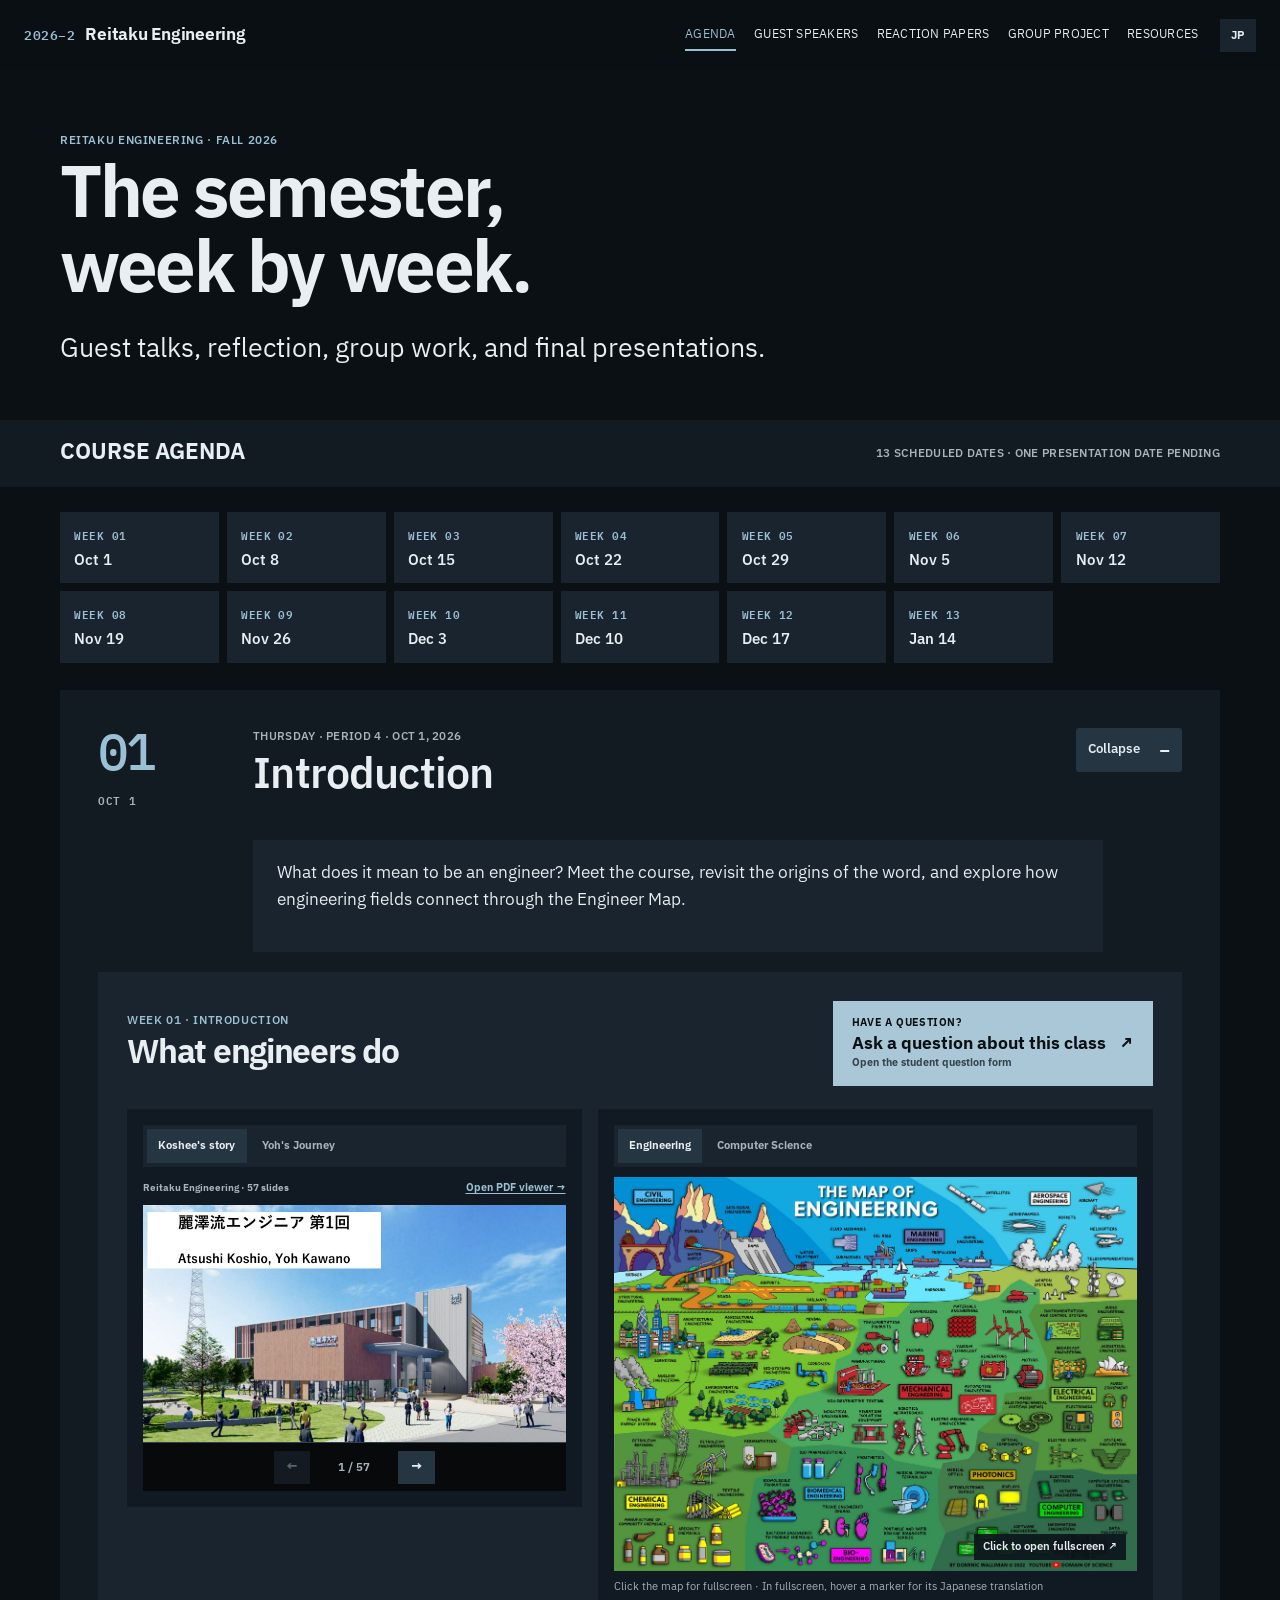
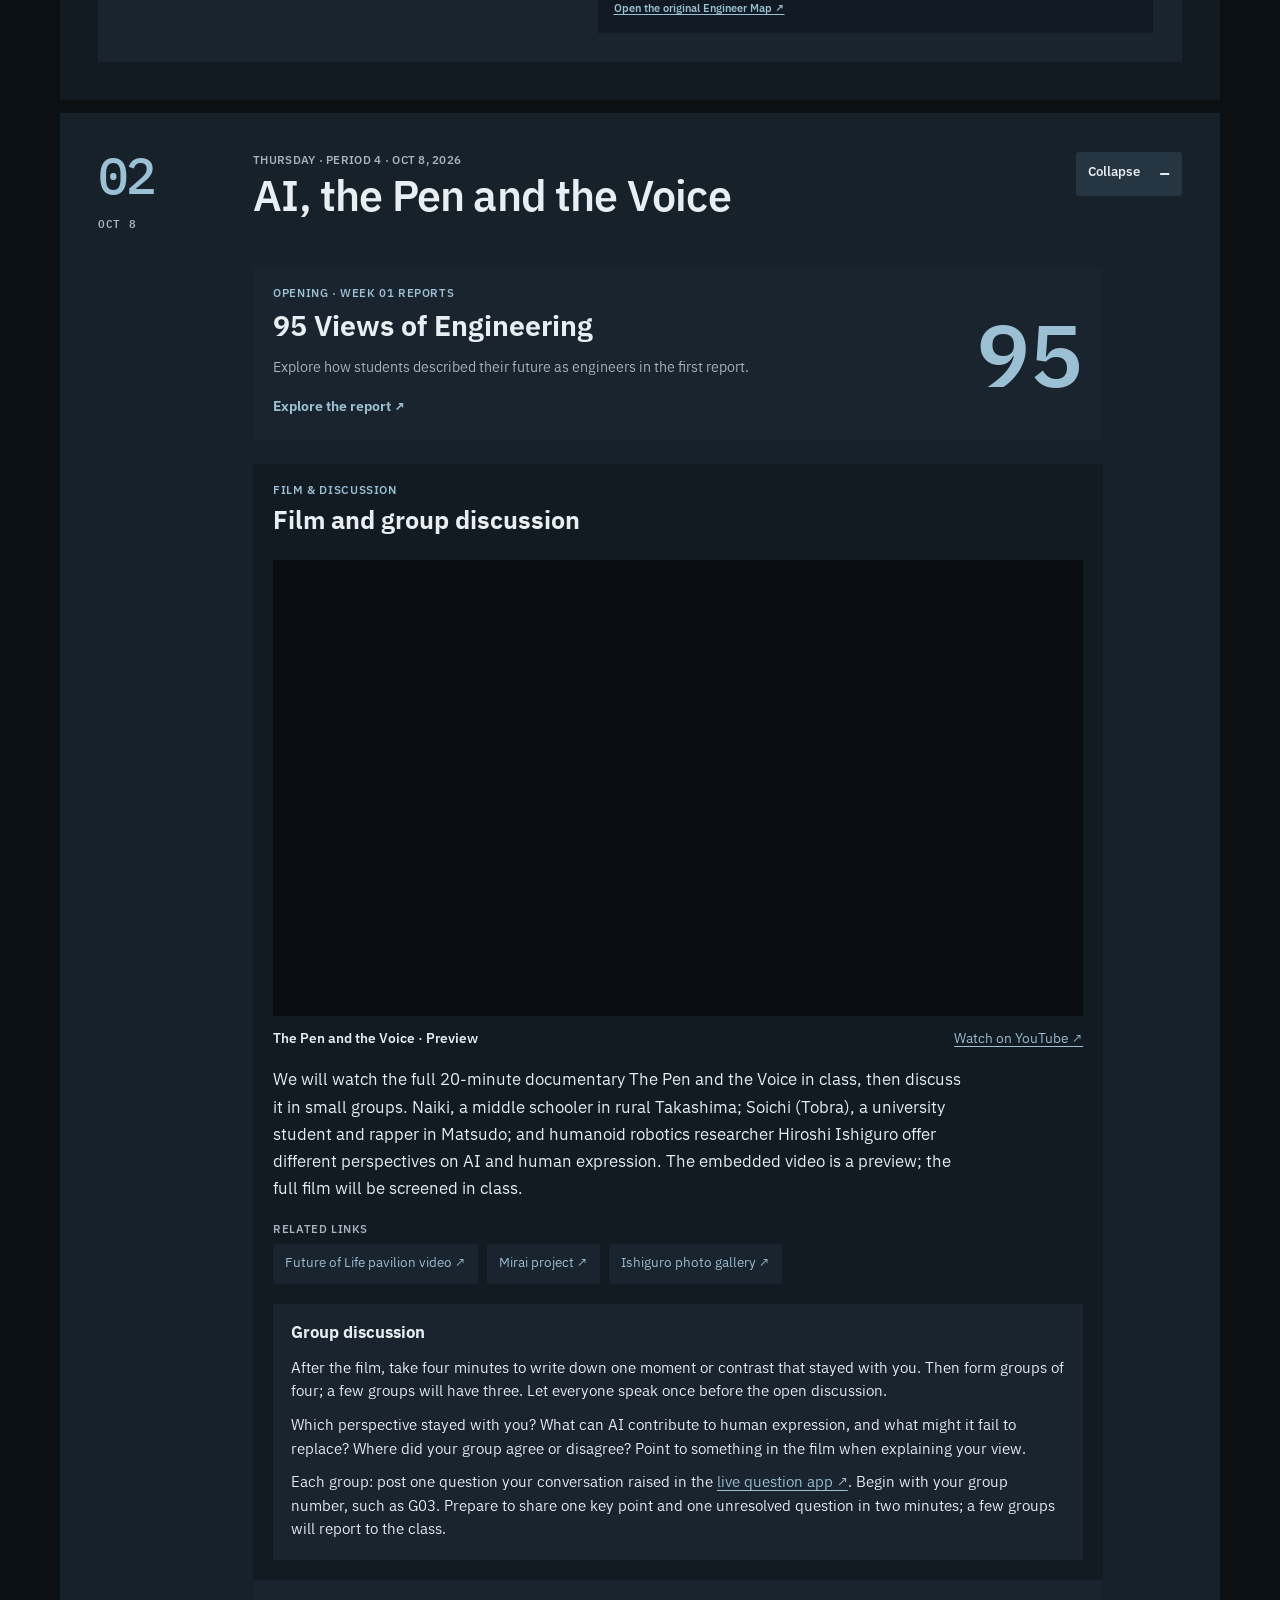
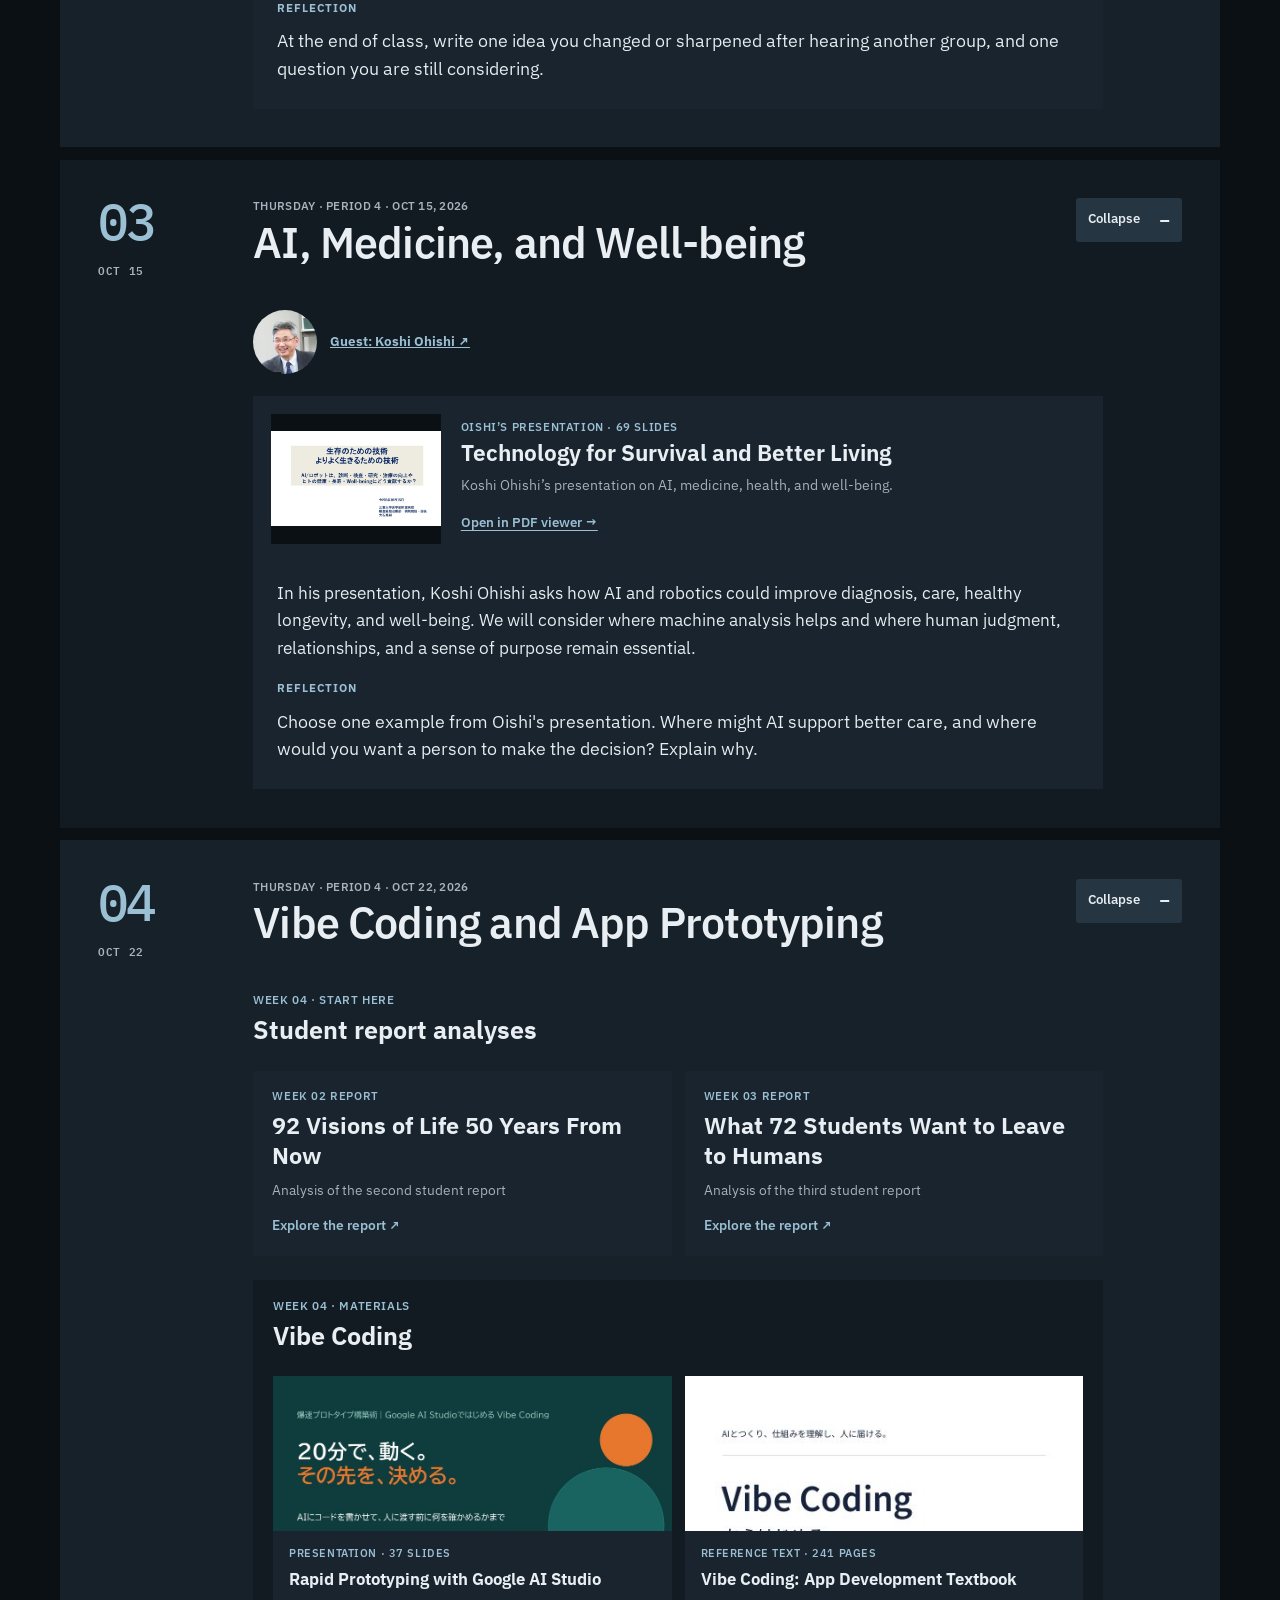
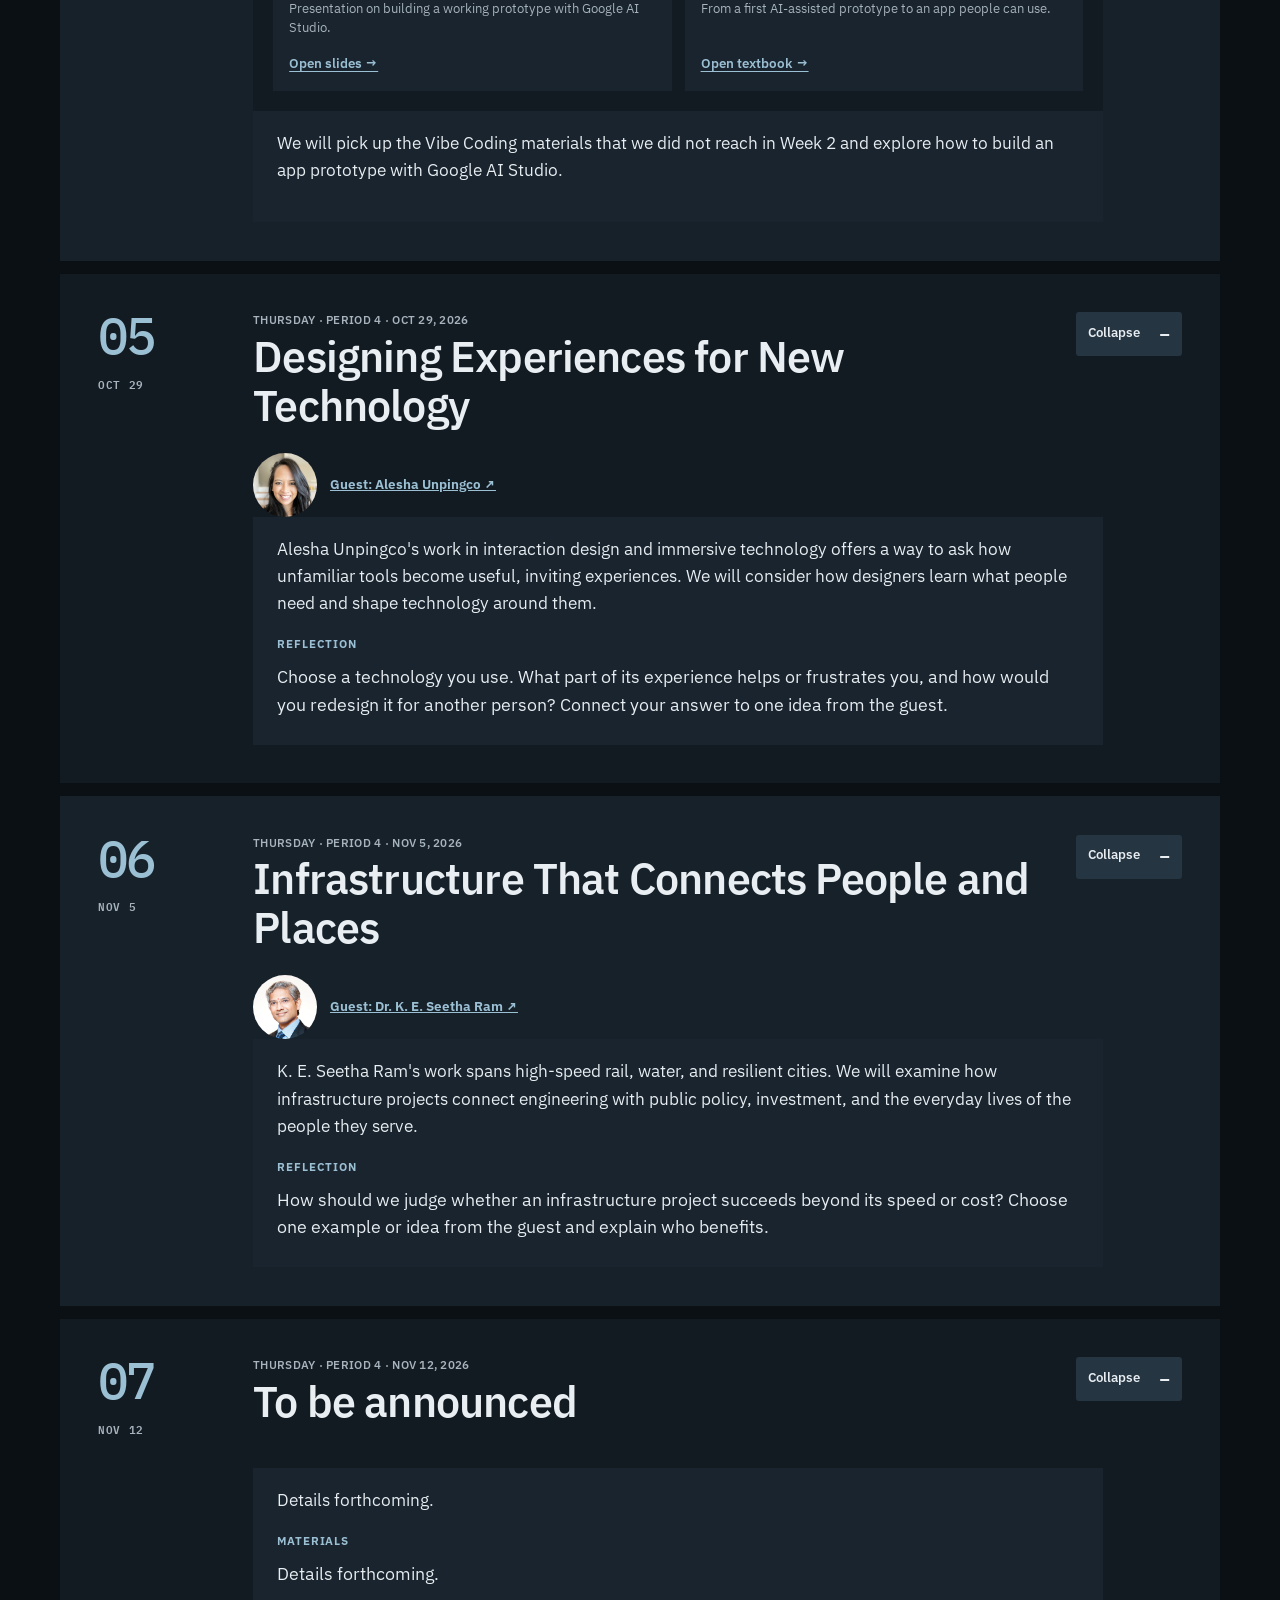
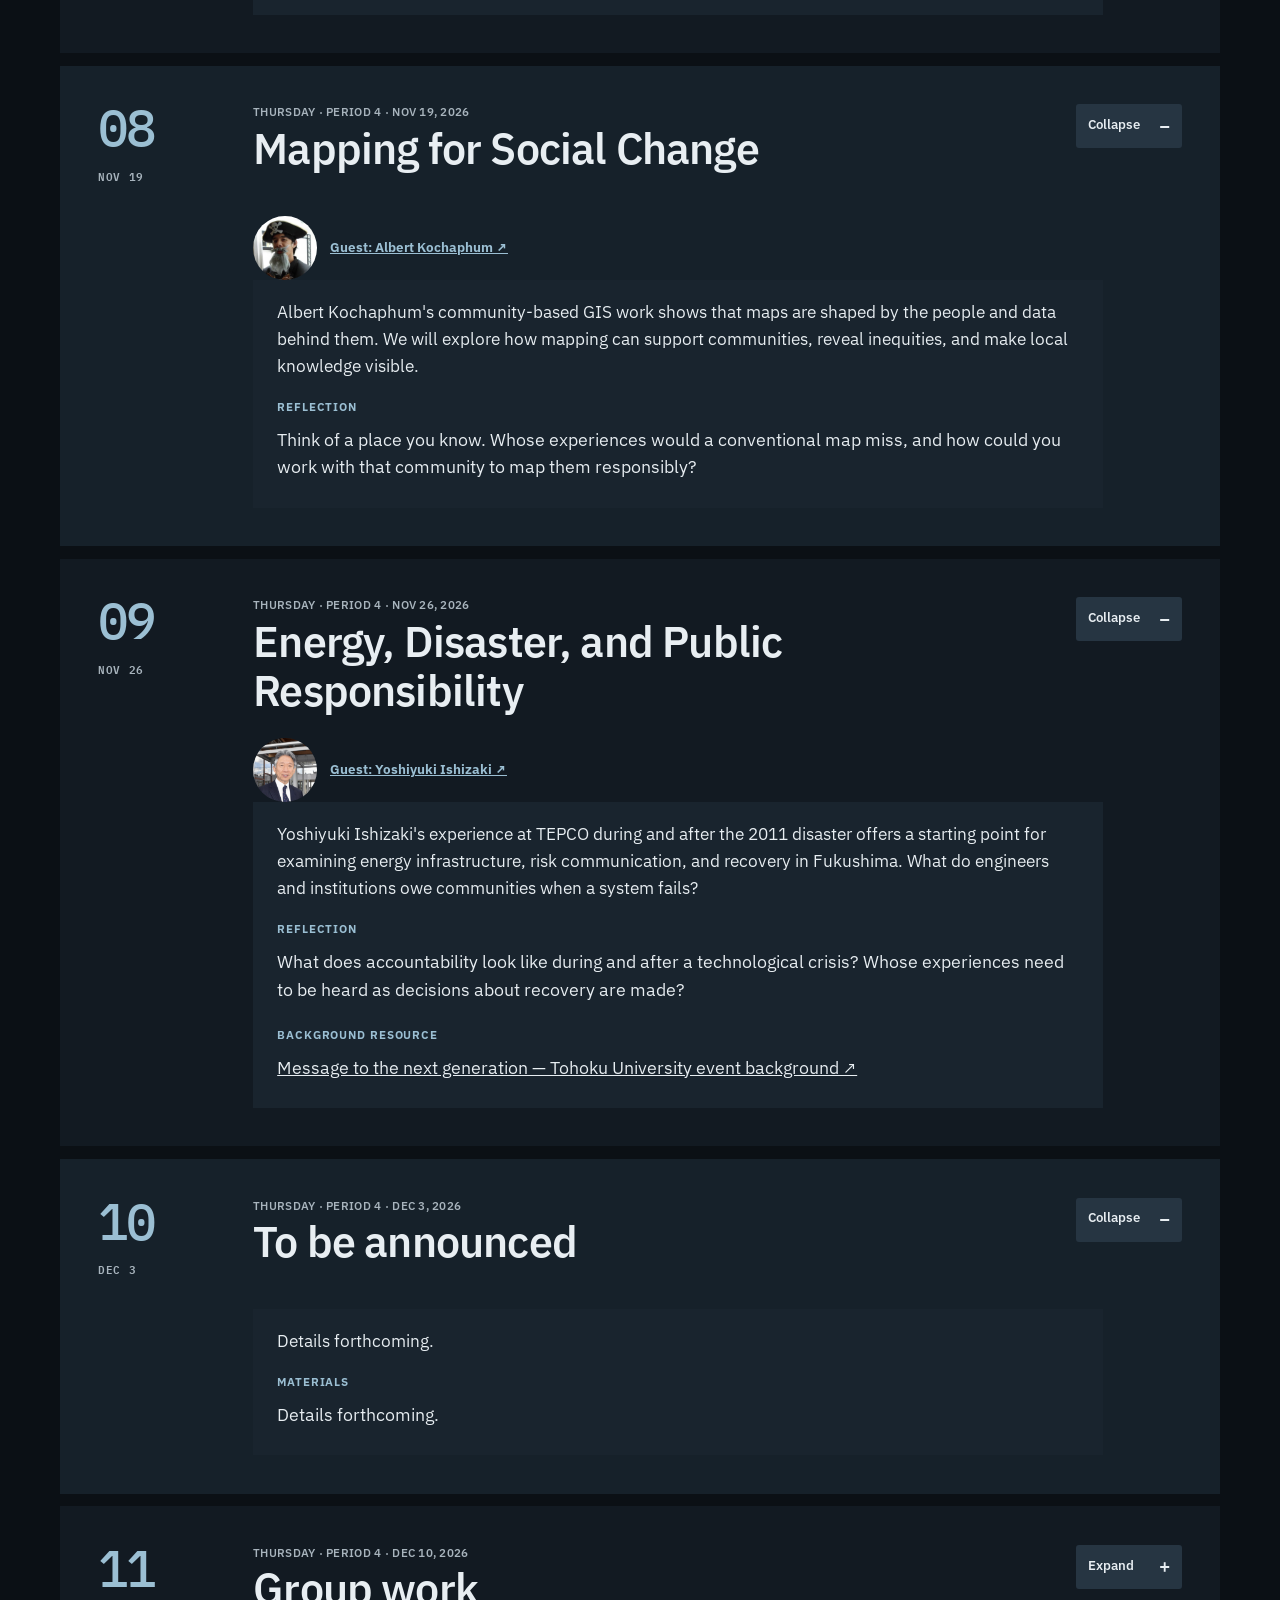
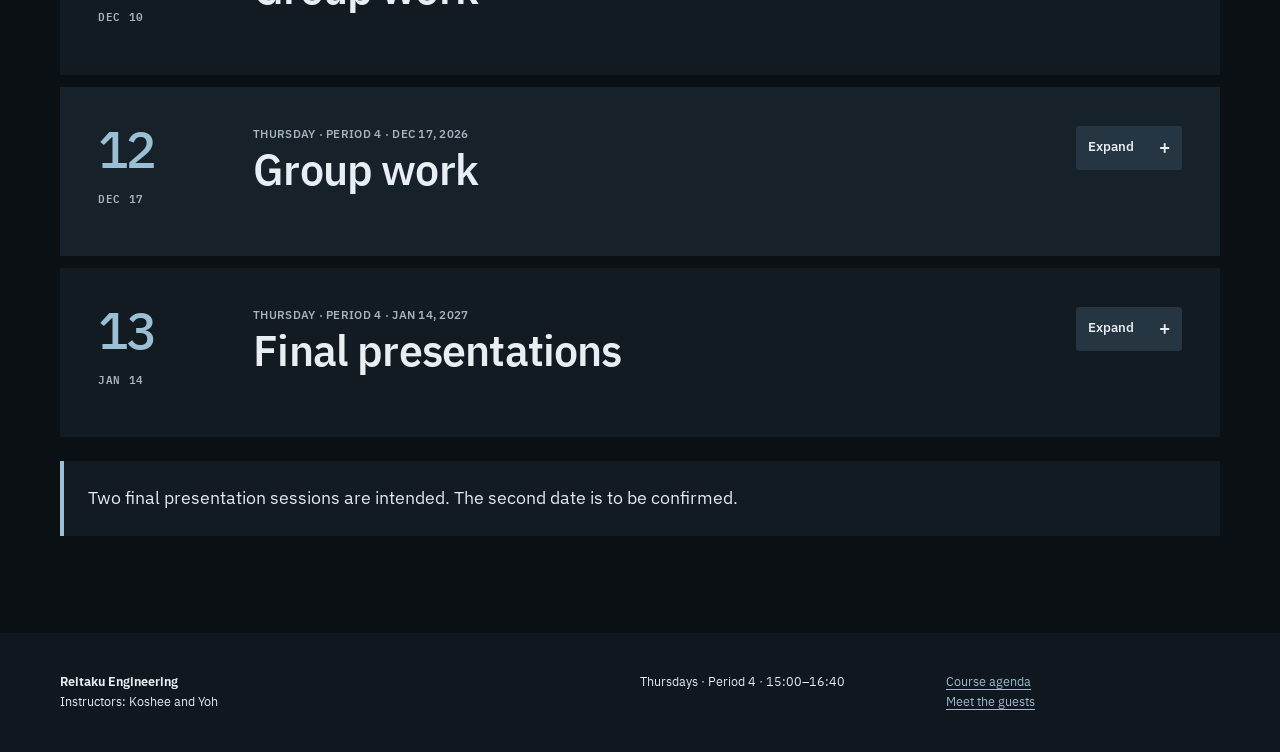
==== agenda.html @ 58e2703c "Publish Week 4 student report analyses" ====
<!doctype html><html lang="en"><head><meta charset="utf-8"><meta name="viewport" content="width=device-width, initial-scale=1"><meta name="description" content="Fall 2026 Reitaku Engineering course with Koshee and Yoh"><title>Agenda · Reitaku Engineering</title><link rel="icon" href="favicon.svg" type="image/svg+xml"><link rel="preconnect" href="https://fonts.googleapis.com"><link rel="preconnect" href="https://fonts.gstatic.com" crossorigin><link href="https://fonts.googleapis.com/css2?family=IBM+Plex+Mono:wght@400;500;600&family=IBM+Plex+Sans+JP:wght@400;500;600;700&family=IBM+Plex+Sans:wght@400;500;600;700&display=swap" rel="stylesheet"><link rel="stylesheet" href="assets/styles.css?v=55b4c68"><link rel="stylesheet" href="assets/design.css?v=16"></head><body data-page="agenda"><a class="skip-link" href="#main">Skip to content</a><header class="site-header"><a class="wordmark" href="index.html"><span>2026–2</span> Reitaku Engineering</a><button class="menu-toggle" aria-expanded="false" aria-controls="site-nav" data-ja="メニュー">Menu</button><nav id="site-nav" class="site-nav" aria-label="Course navigation"><a href="agenda.html" data-ja="授業予定">Agenda</a><a href="guests.html" data-ja="ゲスト講師">Guest speakers</a><a href="reactions.html" data-ja="リアクションペーパー">Reaction papers</a><a href="project.html" data-ja="グループ課題">Group project</a><a href="resources.html" data-ja="資料">Resources</a></nav></header><main id="main"><section class="page-hero wrap"><p class="eyebrow" data-ja="麗澤エンジニアリング · 2026年度後期">Reitaku Engineering · Fall 2026</p><h1 data-ja="週ごとの<br>授業予定。">The semester,<br>week by week.</h1><p class="dek" data-ja="ゲスト講演、振り返り、グループワーク、最終発表。">Guest talks, reflection, group work, and final presentations.</p></section><div class="section-band"><div class="wrap"><h2 data-ja="授業予定">COURSE AGENDA</h2><p data-ja="13の日程・もう一回の発表日は未定">13 scheduled dates · one presentation date pending</p></div></div><section class="wrap agenda-week-list" id="agenda-list" aria-live="polite"><p>Loading agenda…</p></section></main><footer class="site-footer"><div class="wrap footer-grid"><p><strong>Reitaku Engineering</strong><br><span data-ja="担当：Koshee・Yoh">Instructors: Koshee and Yoh</span></p><p data-ja="木曜日 · 4限 · 15:00–16:40">Thursdays · Period 4 · 15:00–16:40</p><p><a href="agenda.html" data-ja="授業予定を見る">Course agenda</a><br><a href="guests.html" data-ja="ゲスト講師を見る">Meet the guests</a></p></div></footer><script src="assets/site.js?v=24"></script></body></html>
---- assets/styles.css ----
:root {
  --paper: #f7f4ed;
  --ink: #111111;
  --muted: #5d5a54;
  --blue: #143c63;
  --red: #b6372e;
  --yellow: #e2b73b;
  --green: #2f6758;
  --white: #fffdf8;
  --serif: "Source Serif 4", Georgia, "Times New Roman", serif;
  --sans: "Libre Franklin", Arial, sans-serif;
  --max: 1240px;
}

* { box-sizing: border-box; }
html { scroll-behavior: smooth; }
body {
  margin: 0;
  color: var(--ink);
  background: var(--paper);
  font-family: var(--serif);
  font-size: 18px;
  line-height: 1.5;
}
a { color: inherit; }
.wrap { width: min(calc(100% - 48px), var(--max)); margin-inline: auto; }
.skip-link { position: fixed; left: 1rem; top: -5rem; z-index: 100; background: var(--ink); color: white; padding: .75rem 1rem; font-family: var(--sans); }
.skip-link:focus { top: 1rem; }
.site-header {
  min-height: 76px;
  padding: 0 max(24px, calc((100vw - var(--max)) / 2));
  display: flex;
  align-items: center;
  justify-content: space-between;
  gap: 2rem;
  background: var(--paper);
  position: sticky;
  top: 0;
  z-index: 20;
  box-shadow: 0 1px 0 rgba(17,17,17,.2);
}
.wordmark { font-family: var(--serif); font-size: 1.2rem; font-weight: 900; text-decoration: none; letter-spacing: -.02em; }
.wordmark span { color: var(--red); font-family: var(--sans); font-size: .72em; letter-spacing: .04em; margin-right: .4rem; }
.site-nav { display: flex; align-items: center; gap: 1.4rem; font-family: var(--sans); font-size: .72rem; text-transform: uppercase; letter-spacing: .06em; }
.site-nav a { text-decoration: none; }
.site-nav a:hover, .site-nav a[aria-current="page"] { color: var(--red); }
.language-toggle { margin-left: .2rem; border: 0; background: var(--ink); color: var(--white); padding: .55rem .7rem; cursor: pointer; font: 700 .68rem var(--sans); letter-spacing: .06em; }
.language-toggle:hover, .language-toggle:focus-visible { background: var(--red); }
.menu-toggle { display: none; font: 600 .75rem var(--sans); text-transform: uppercase; background: none; border: 0; padding: .5rem; }
.hero { padding-block: clamp(5rem, 10vw, 9rem) clamp(4rem, 8vw, 7rem); }
.eyebrow, .section-label, .kicker { margin: 0 0 1.25rem; font: 600 .72rem/1.2 var(--sans); letter-spacing: .09em; text-transform: uppercase; color: var(--red); }
.hero h1 { max-width: 1050px; margin: 0; font-size: clamp(3.5rem, 8vw, 7.75rem); line-height: .91; letter-spacing: -.055em; font-weight: 900; }
.hero h1 em { font-weight: 400; color: var(--blue); }
.dek { max-width: 730px; font-size: clamp(1.35rem, 2.5vw, 2.1rem); line-height: 1.25; margin: 2rem 0 0; }
.hero-actions { margin-top: 2.5rem; display: flex; align-items: center; flex-wrap: wrap; gap: 1.5rem; }
.button { display: inline-flex; align-items: center; justify-content: center; padding: .9rem 1.15rem; background: var(--ink); color: var(--white); text-decoration: none; font: 600 .78rem var(--sans); letter-spacing: .02em; }
.button:hover { background: var(--red); }
.text-link { font: 600 .8rem var(--sans); text-decoration-thickness: 1px; text-underline-offset: 4px; }
.manifesto { background: var(--blue); color: var(--white); padding-block: 2rem; }
.manifesto-grid { display: grid; grid-template-columns: 180px 1fr; gap: 2rem; align-items: center; }
.manifesto .section-label { color: var(--yellow); margin: 0; }
.pulse { font: 600 clamp(1.6rem, 4vw, 3.7rem)/1 var(--sans); letter-spacing: -.04em; margin: 0; }
.pulse span { color: var(--yellow); padding-inline: .25em; }
.intro-grid { display: grid; grid-template-columns: .85fr 1.15fr; gap: clamp(3rem, 8vw, 9rem); padding-block: 7rem; }
.intro-grid h2, .section-heading h2 { font-size: clamp(2.3rem, 4vw, 4rem); line-height: 1; letter-spacing: -.04em; margin: 0; }
.prose-large { font-size: clamp(1.25rem, 2vw, 1.65rem); line-height: 1.42; }
.prose-large p:first-child { margin-top: 0; }
.living-course { margin-top: 1.5rem; padding-left: 1rem; box-shadow: inset 3px 0 0 var(--yellow); color: var(--muted); font-family: var(--sans); font-size: .86rem; line-height: 1.55; }
.route-section { padding-block: 2rem 7rem; }
.section-heading { display: grid; grid-template-columns: 180px 1fr; gap: 2rem; margin-bottom: 3rem; }
.route-list { display: grid; grid-template-columns: repeat(4, 1fr); gap: 1px; background: rgba(17,17,17,.2); }
.route-list a { min-height: 190px; padding: 1.4rem; background: var(--paper); display: flex; flex-direction: column; text-decoration: none; }
.route-list a:hover { background: var(--yellow); }
.route-list span, .route-list small { font: 600 .7rem var(--sans); letter-spacing: .05em; }
.route-list strong { font-size: 1.5rem; line-height: 1.08; margin-block: auto; }
.route-list small { color: var(--muted); }
.now-section { padding-bottom: 8rem; }
.feature-card { background: var(--green); color: var(--white); padding: clamp(2rem, 5vw, 4rem); display: flex; justify-content: space-between; gap: 3rem; align-items: end; }
.feature-card > div { max-width: 760px; }
.feature-card .kicker { color: var(--yellow); }
.feature-card h2 { margin: 0; font-size: clamp(2.5rem, 5vw, 5rem); line-height: .95; letter-spacing: -.04em; }
.feature-card p:not(.kicker) { font-size: 1.25rem; }
.button-light { background: var(--white); color: var(--ink); white-space: nowrap; }
.site-footer { background: var(--ink); color: var(--white); padding-block: 3rem; font-family: var(--sans); font-size: .75rem; }
.footer-grid { display: grid; grid-template-columns: 2fr 1fr 1fr; gap: 2rem; }
.footer-grid p { margin: 0; }
.footer-grid a { color: var(--white); text-underline-offset: 3px; }

/* Interior pages */
.page-hero { padding-block: clamp(4rem, 8vw, 7rem) 4rem; }
.page-hero h1 { max-width: 1000px; margin: 0; font-size: clamp(3.4rem, 8vw, 7rem); line-height: .9; letter-spacing: -.055em; }
.page-hero .dek { max-width: 850px; }
.page-index { margin-top: 2.5rem; display: flex; gap: .65rem; flex-wrap: wrap; }
.page-index a { padding: .55rem .75rem; background: rgba(20,60,99,.09); font: 600 .7rem var(--sans); text-decoration: none; }
.page-index a:hover { background: var(--yellow); }
.section-band { padding-block: 1.2rem; background: var(--blue); color: var(--white); }
.section-band .wrap { display: flex; justify-content: space-between; align-items: center; gap: 1rem; }
.section-band h2 { margin: 0; font-size: 1.35rem; }
.section-band p { margin: 0; color: var(--yellow); font: 600 .7rem var(--sans); text-transform: uppercase; letter-spacing: .06em; }
.week-list { padding-block: 2rem 7rem; }
.week { display: grid; grid-template-columns: 110px minmax(0, 1fr); gap: clamp(1.5rem, 5vw, 5rem); padding-block: 3rem; box-shadow: inset 0 1px 0 rgba(17,17,17,.18); scroll-margin-top: 90px; }
.week:first-child { box-shadow: none; }
.week-number { font: 700 clamp(2.4rem, 5vw, 4.5rem)/.9 var(--sans); color: var(--red); letter-spacing: -.06em; }
.week-date { margin-top: .7rem; font: 600 .7rem var(--sans); text-transform: uppercase; letter-spacing: .05em; }
.week-content h2 { margin: 0; max-width: 900px; font-size: clamp(2rem, 4vw, 3.7rem); line-height: .98; letter-spacing: -.04em; }
.week-meta { display: flex; gap: 1rem; flex-wrap: wrap; margin: 1rem 0 2rem; font: 600 .7rem var(--sans); text-transform: uppercase; letter-spacing: .05em; }
.week-meta a { color: var(--blue); text-underline-offset: 3px; }
.week-grid { display: grid; grid-template-columns: repeat(3, 1fr); gap: 2rem; }
.week-grid h3, .detail-block h3 { font: 700 .69rem var(--sans); letter-spacing: .08em; text-transform: uppercase; color: var(--red); margin: 0 0 .7rem; }
.week-grid p { margin: 0; font-size: 1rem; }
.inline-resource { display: inline; color: var(--blue); font-weight: 600; text-underline-offset: 3px; }
.editorial-note { margin: 1.5rem 0 0; padding: 1.3rem 1.5rem; background: #eee7d8; font-size: 1.02rem; }
.agenda-week-list { padding-block: 2rem 7rem; }
.agenda-week { padding-block: 3rem; box-shadow: inset 0 1px 0 rgba(17,17,17,.18); scroll-margin-top: 90px; }
.agenda-week:first-child { box-shadow: none; }
.agenda-week-heading { display: grid; grid-template-columns: 110px minmax(0, 1fr); gap: clamp(1.5rem, 5vw, 5rem); }
.agenda-week-title > p { margin: 0 0 .35rem; color: var(--muted); font: 600 .71rem var(--sans); letter-spacing: .06em; text-transform: uppercase; }
.agenda-week-title h2 { margin: 0; max-width: 900px; font-size: clamp(2rem, 4vw, 3.7rem); line-height: .98; letter-spacing: -.04em; }
.agenda-title-line { display: flex; align-items: center; gap: 1rem; }
.agenda-guest-icon { flex: 0 0 auto; width: 64px; height: 64px; overflow: hidden; border-radius: 50%; border: 2px solid var(--yellow); background: var(--blue); }
.agenda-guest-icon img { display: block; width: 100%; height: 100%; object-fit: cover; }
.agenda-week-detail { display: grid; grid-template-columns: repeat(2, minmax(0, 1fr)); gap: 2rem clamp(2rem, 5vw, 5rem); margin: 2.2rem 0 0 calc(110px + clamp(1.5rem, 5vw, 5rem)); }
.agenda-detail-block h3, .agenda-resources h3 { margin: 0 0 .7rem; color: var(--red); font: 700 .69rem var(--sans); letter-spacing: .08em; text-transform: uppercase; }
.agenda-detail-block p, .agenda-detail-block ul { margin: 0; font-size: 1rem; }
.agenda-detail-block ul { padding-left: 1.1rem; }
.agenda-detail-block a { color: var(--blue); text-underline-offset: 3px; }
.agenda-resources { grid-column: 1 / -1; }
.agenda-resource-grid { display: grid; grid-template-columns: repeat(3, minmax(0, 1fr)); gap: 1px; background: rgba(17,17,17,.18); }
.agenda-resource { min-width: 0; padding: 1rem; background: #eee7d8; text-decoration: none; }
.agenda-resource:only-child { grid-column: 1 / -1; }
.agenda-resource:hover { background: var(--yellow); }
.agenda-resource span, .agenda-resource small { display: block; font: 600 .66rem/1.35 var(--sans); letter-spacing: .04em; }
.agenda-resource span { color: var(--red); }
.agenda-resource strong { display: block; margin: .45rem 0; font: 700 .9rem/1.2 var(--sans); }
.agenda-resource small { color: var(--muted); }
.agenda-make-button { grid-column: 1 / -1; justify-self: start; }
.agenda-lecture-button { grid-column: 1 / -1; justify-self: start; }
.agenda-locked { margin: 1.4rem 0 0 calc(110px + clamp(1.5rem, 5vw, 5rem)); color: var(--muted); font: .84rem var(--sans); }
.agenda-locked strong { color: var(--red); letter-spacing: .06em; }
.card-grid { display: grid; grid-template-columns: repeat(2, minmax(0, 1fr)); gap: 1px; background: rgba(17,17,17,.18); margin-bottom: 7rem; }
.topic-card { background: var(--paper); padding: clamp(1.7rem, 4vw, 3rem); scroll-margin-top: 100px; }
.topic-card:nth-child(3n+2) { background: #eef2f1; }
.topic-card .num { font: 700 .75rem var(--sans); color: var(--red); letter-spacing: .07em; }
.topic-card h2 { margin: .8rem 0 .5rem; font-size: clamp(2rem, 3.5vw, 3.25rem); line-height: 1; letter-spacing: -.035em; }
.topic-card .date { margin: 0 0 1.75rem; font: 600 .72rem var(--sans); text-transform: uppercase; }
.topic-card dl { margin: 0; }
.topic-card dt { margin-top: 1.25rem; font: 700 .67rem var(--sans); color: var(--red); text-transform: uppercase; letter-spacing: .07em; }
.topic-card dd { margin: .3rem 0 0; }
.callout { margin-block: 0 7rem; background: var(--yellow); padding: clamp(2rem, 5vw, 4rem); display: grid; grid-template-columns: .65fr 1.35fr; gap: 3rem; }
.callout h2 { margin: 0; font-size: clamp(2rem, 4vw, 4rem); line-height: .98; }
.callout p { margin-top: 0; font-size: 1.15rem; }
.make-list, .resource-list { padding-bottom: 7rem; }
.make-row { display: grid; grid-template-columns: 90px 270px 1fr 1fr; gap: 2rem; padding-block: 1.6rem; box-shadow: inset 0 1px 0 rgba(17,17,17,.18); }
.make-row:first-child { box-shadow: none; }
.make-row .when { font: 700 .72rem var(--sans); color: var(--red); text-transform: uppercase; }
.make-row h2 { font-size: 1.35rem; line-height: 1.1; margin: 0; }
.make-row p { font-size: .96rem; margin: 0; }
.make-row strong { display: block; margin-bottom: .25rem; font: 700 .65rem var(--sans); color: var(--blue); text-transform: uppercase; letter-spacing: .05em; }
.make-submission { grid-column: 2 / -1; margin-top: .4rem; padding: 1.5rem 0 .25rem; border-top: 1px solid rgba(17,17,17,.18); }
.make-submit-note { max-width: 660px; margin: .8rem 0 2rem; font-size: .86rem !important; color: var(--muted); }
.make-gallery-title { margin: 0 0 .9rem; font: 700 .68rem var(--sans); color: var(--red); letter-spacing: .07em; }
.make-gallery-empty { margin: 0; padding: 1.2rem; background: #eee7d8; color: var(--muted); font-size: .9rem !important; }
.make-gallery-grid { display: grid; grid-template-columns: repeat(3, minmax(0, 1fr)); gap: 1px; background: rgba(17,17,17,.18); }
.make-gallery-card { min-width: 0; padding: 1.25rem; background: var(--paper); }
.make-gallery-card img { display: block; width: 100%; aspect-ratio: 16 / 9; margin: -1.25rem -1.25rem 1.1rem; width: calc(100% + 2.5rem); object-fit: cover; }
.make-gallery-name, .make-gallery-updated { margin: 0; font: 600 .67rem var(--sans) !important; color: var(--muted); letter-spacing: .03em; }
.make-gallery-card h3 { margin: .45rem 0 .65rem; font-size: 1.25rem; line-height: 1.08; }
.make-gallery-description { margin: 0 0 1rem; font-size: .88rem !important; }
.make-gallery-link { display: inline-block; font: 700 .67rem var(--sans); color: var(--red); letter-spacing: .04em; text-underline-offset: 3px; }
.make-gallery-updated { margin-top: 1rem; }
.resource-filter { display: flex; gap: .6rem; flex-wrap: wrap; margin: 0 0 2rem; }
.resource-filter button { border: 0; background: rgba(20,60,99,.09); padding: .65rem .8rem; cursor: pointer; font: 600 .7rem var(--sans); }
.resource-filter button.active, .resource-filter button:hover { background: var(--yellow); }
.resource-row { display: grid; grid-template-columns: 80px 130px minmax(250px, 1.35fr) minmax(230px, 1fr) 80px; gap: 1.5rem; padding-block: 1.4rem; align-items: start; box-shadow: inset 0 1px 0 rgba(17,17,17,.18); }
.resource-row[hidden] { display: none; }
.resource-row .code, .resource-row .type { font: 600 .68rem var(--sans); text-transform: uppercase; letter-spacing: .04em; color: var(--muted); }
.resource-row h2 { font-size: 1.15rem; line-height: 1.2; margin: 0; }
.resource-row p { font-size: .92rem; margin: 0; }
.resource-row .visit { justify-self: end; font: 700 .68rem var(--sans); color: var(--red); text-transform: uppercase; text-underline-offset: 3px; }
.guest-list { padding-bottom: 7rem; }
.guest { display: grid; grid-template-columns: minmax(240px, .8fr) minmax(0, 1.2fr); gap: clamp(2rem, 7vw, 8rem); padding-block: 4rem; box-shadow: inset 0 1px 0 rgba(17,17,17,.18); scroll-margin-top: 90px; }
.guest:first-child { box-shadow: none; }
.guest h2 { font-size: clamp(2.7rem, 5vw, 5rem); line-height: .92; letter-spacing: -.05em; margin: 0; }
.guest .guest-date { margin: 1rem 0 0; font: 600 .72rem var(--sans); text-transform: uppercase; letter-spacing: .05em; color: var(--red); }
.guest-photo { display: block; width: min(100%, 340px); aspect-ratio: 1; margin-top: 1.5rem; object-fit: cover; border-radius: 50%; border: 5px solid var(--yellow); }
.guest-role { margin: 0 0 1rem; color: var(--red); font: 700 .72rem/1.45 var(--sans); letter-spacing: .06em; text-transform: uppercase; }
.guest-arc { font-size: 1.45rem; line-height: 1.32; margin-top: 0; }
.guest-bio { margin: 1.75rem 0 2rem; padding: 1.5rem; background: #eee7d8; }
.guest-bio h3 { margin: 0 0 .75rem; }
.guest-bio p { margin: 0 0 1rem; font-size: 1rem; }
.guest-bio p:last-child { margin-bottom: 0; }
.guest-details { display: grid; grid-template-columns: 1fr 1fr; gap: 2rem; }
.guest-details p { margin: .3rem 0 0; }
.exhibition-hero { background: var(--ink); color: var(--white); }
.exhibition-hero .eyebrow { color: var(--yellow); }
.exhibition-hero h1 em { color: var(--yellow); }
.crit-flow { display: grid; grid-template-columns: repeat(3, 1fr); gap: 1px; background: rgba(17,17,17,.2); margin: 2rem 0 7rem; }
.crit-step { background: var(--paper); padding: 2rem; }
.crit-step strong { display: block; font: 700 3rem var(--sans); color: var(--red); }
.crit-step h3 { margin: .8rem 0 .5rem; }
.criteria { display: grid; grid-template-columns: repeat(5, 1fr); margin-bottom: 7rem; }
.criterion { min-height: 210px; padding: 1.5rem; color: var(--white); display: flex; flex-direction: column; justify-content: space-between; }
.criterion:nth-child(1), .criterion:nth-child(4) { background: var(--blue); }
.criterion:nth-child(2), .criterion:nth-child(5) { background: var(--red); }
.criterion:nth-child(3) { background: var(--green); }
.criterion span { font: 600 .67rem var(--sans); text-transform: uppercase; letter-spacing: .06em; color: var(--yellow); }
.criterion strong { font-size: 1.5rem; line-height: 1.05; }

@media (max-width: 960px) {
  .week-grid { grid-template-columns: 1fr; gap: 1.4rem; }
  .agenda-week-detail { grid-template-columns: 1fr; }
  .agenda-resource-grid { grid-template-columns: repeat(2, minmax(0, 1fr)); }
  .make-row { grid-template-columns: 75px 1fr 1fr; }
  .make-row > :last-child { grid-column: 2 / -1; }
  .make-submission { grid-column: 2 / -1; }
  .make-gallery-grid { grid-template-columns: repeat(2, minmax(0, 1fr)); }
  .resource-row { grid-template-columns: 65px 100px 1fr 70px; }
  .resource-row > p { grid-column: 3 / -1; }
  .criteria { grid-template-columns: repeat(2, 1fr); }
}

@media (max-width: 840px) {
  .menu-toggle { display: block; }
  .site-nav { display: none; position: absolute; inset: 76px 0 auto; padding: 1.25rem 24px 1.5rem; background: var(--paper); box-shadow: 0 1px 0 rgba(17,17,17,.2); flex-direction: column; align-items: flex-start; }
  .language-toggle { margin: .5rem 0 0; }
  .site-nav.open { display: flex; }
  .manifesto-grid, .intro-grid, .section-heading { grid-template-columns: 1fr; gap: 1.5rem; }
  .route-list { grid-template-columns: repeat(2, 1fr); }
  .feature-card { align-items: flex-start; flex-direction: column; }
  .card-grid, .callout, .guest { grid-template-columns: 1fr; }
  .guest-details { grid-template-columns: 1fr; }
  .crit-flow { grid-template-columns: 1fr; }
}
@media (max-width: 520px) {
  .wrap { width: min(calc(100% - 28px), var(--max)); }
  .site-header { padding-inline: 14px; min-height: 66px; }
  .site-nav { top: 66px; padding-inline: 14px; }
  .hero h1 { font-size: 3.35rem; }
  .route-list { grid-template-columns: 1fr; }
  .route-list a { min-height: 145px; }
  .footer-grid { grid-template-columns: 1fr; }
  .page-hero h1 { font-size: 3.2rem; }
  .week { grid-template-columns: 1fr; }
  .agenda-week-heading { grid-template-columns: 1fr; }
  .agenda-week-detail, .agenda-locked { margin-left: 0; }
  .agenda-resource-grid { grid-template-columns: 1fr; }
  .week-number { font-size: 2.25rem; }
  .make-row { grid-template-columns: 1fr; gap: .65rem; }
  .make-row > :last-child { grid-column: auto; }
  .make-submission { grid-column: auto; }
  .make-gallery-grid { grid-template-columns: 1fr; }
  .resource-row { grid-template-columns: 55px 1fr 60px; gap: .8rem; }
  .resource-row h2 { grid-column: 2 / -1; }
  .resource-row > p { grid-column: 2 / -1; }
  .criteria { grid-template-columns: 1fr; }
}

/* Agenda: lecture across the first row, then studio and homework side by side. */
.agenda-page .agenda-week-detail { display: block; margin-top: 2rem; }
.agenda-lecture-row { padding: clamp(1.3rem, 2.8vw, 2.25rem); border-left: 5px solid var(--blue); background: #e9eef1; }
.agenda-row-heading { display: flex; align-items: end; justify-content: space-between; flex-wrap: wrap; gap: .35rem 1.5rem; margin-bottom: 1.2rem; }
.agenda-row-heading span, .agenda-work-card header span { display: block; width: 100%; font: 700 .67rem/1.3 var(--sans); letter-spacing: .09em; }
.agenda-row-heading span { color: var(--blue); }
.agenda-row-heading h3, .agenda-work-card header h3 { margin: 0; font-size: clamp(1.65rem, 2.8vw, 2.5rem); line-height: 1.03; letter-spacing: -.035em; }
.agenda-row-heading p { margin: 0; color: var(--muted); font: 600 .72rem var(--sans); text-transform: uppercase; letter-spacing: .04em; }
.agenda-time-grid { display: grid; grid-template-columns: repeat(4, minmax(0, 1fr)); gap: 1px; margin: 0 0 1.4rem; padding: 1px; background: #b5c3cd; list-style: none; }
.agenda-time-grid li { min-width: 0; min-height: 128px; padding: .95rem; background: var(--white); }
.agenda-time-grid time { display: block; margin-bottom: .3rem; color: var(--blue); font: 700 .66rem var(--sans); letter-spacing: .06em; }
.agenda-time-grid strong { display: block; font-size: 1.08rem; line-height: 1.15; }
.agenda-time-grid span { display: block; margin-top: .35rem; color: var(--muted); font: .76rem/1.38 var(--sans); }
.agenda-lecture-grid { display: grid; grid-template-columns: minmax(0, 1fr) minmax(215px, 270px); gap: clamp(1.25rem, 3vw, 2.5rem); align-items: start; }
.agenda-lecture-copy { display: grid; gap: 1.2rem; min-width: 0; }
.agenda-lecture-copy .agenda-detail-block:first-child p:first-of-type { font-size: 1.15rem; line-height: 1.44; }
.agenda-detail-block h4, .agenda-resources h4 { margin: 0 0 .42rem; color: var(--blue); font: 700 .67rem var(--sans); letter-spacing: .08em; text-transform: uppercase; }
.agenda-detail-block p + p, .agenda-detail-block ul + p { margin-top: .65rem; }
.agenda-slide-card { display: block; min-width: 0; background: var(--ink); color: var(--white); text-decoration: none; }
.agenda-slide-card:hover .agenda-slide-caption, .agenda-slide-card:focus-visible .agenda-slide-caption { background: var(--blue); }
.agenda-slide-image { display: flex; align-items: center; justify-content: center; min-height: 175px; background: #07131b; overflow: hidden; }
.agenda-slide-image img { display: block; width: 100%; height: 175px; object-fit: cover; }
.agenda-slide-placeholder { font: 700 2.2rem var(--sans); letter-spacing: -.06em; }
.agenda-slide-caption { display: grid; gap: .2rem; padding: .8rem .95rem; }
.agenda-slide-caption > span { color: #d2dce2; font: 700 .61rem var(--sans); letter-spacing: .08em; }
.agenda-slide-caption strong { display: flex; justify-content: space-between; gap: 1rem; font: 700 .85rem var(--sans); }
.agenda-slide-card--pending { min-height: 227px; padding: 1.3rem; background: #d8e1e6; color: var(--blue); }
.agenda-slide-card--pending > span { font: 700 1.85rem var(--sans); letter-spacing: -.05em; }
.agenda-slide-card--pending strong { display: block; margin-top: 2.5rem; font: 700 .9rem var(--sans); }
.agenda-slide-card--pending p { margin: .35rem 0 0; color: var(--muted); font: .76rem/1.4 var(--sans); }
.agenda-slide-followup { display: block; margin-top: .7rem; color: var(--blue); font: 600 .72rem/1.4 var(--sans); text-decoration: underline; text-underline-offset: .18em; }
.agenda-work-grid { display: grid; grid-template-columns: repeat(2, minmax(0, 1fr)); gap: 1rem; margin-top: 1rem; }
.agenda-work-card { min-width: 0; padding: clamp(1.25rem, 2.5vw, 2rem); }
.agenda-work-card header { margin-bottom: 1.3rem; }
.agenda-work-card header span { margin-bottom: .55rem; }
.agenda-work-card--activity { border-left: 5px solid var(--green); background: #e7efe8; }
.agenda-work-card--activity header span, .agenda-work-card--activity .agenda-detail-block h4, .agenda-work-card--activity .agenda-resources h4 { color: var(--green); }
.agenda-work-card--homework { border-left: 5px solid var(--red); background: #f6ebd1; }
.agenda-work-card--homework header span, .agenda-work-card--homework .agenda-detail-block h4 { color: var(--red); }
.agenda-work-card .agenda-detail-block + .agenda-detail-block, .agenda-work-card .agenda-resources, .agenda-lecture-copy .agenda-resources { margin-top: 1.15rem; padding-top: 1.1rem; border-top: 1px solid rgba(17,17,17,.15); }
.agenda-work-card .agenda-detail-block p, .agenda-work-card .agenda-detail-block ul { font-size: .95rem; }
.agenda-work-card .agenda-make-button { margin-top: 1.5rem; }
.agenda-work-card .agenda-resource-grid, .agenda-lecture-copy .agenda-resource-grid { grid-template-columns: repeat(2, minmax(0, 1fr)); }
.agenda-work-card .agenda-resource { background: #1d2026; }
.agenda-lecture-copy .agenda-resource { background: var(--white); }

@media (max-width: 960px) {
  .agenda-time-grid { grid-template-columns: repeat(2, minmax(0, 1fr)); }
}
@media (max-width: 720px) {
  .agenda-lecture-grid, .agenda-work-grid { grid-template-columns: 1fr; }
  .agenda-lecture-aside { max-width: 340px; }
}
@media (max-width: 520px) {
  .agenda-time-grid { grid-template-columns: 1fr; }
  .agenda-time-grid li { min-height: 0; }
  .agenda-work-card .agenda-resource-grid, .agenda-lecture-copy .agenda-resource-grid { grid-template-columns: 1fr; }
}

/* Reitaku Engineering: a distinct, near-black studio palette. */
:root {
  color-scheme: dark;
  --paper: #08090b;
  --ink: #f2f1ec;
  --muted: #a4a5ab;
  --blue: #9bd8ff;
  --red: #ff786e;
  --yellow: #d9ff62;
  --green: #b1efb7;
  --white: #111318;
}
body { background: var(--paper); color: var(--ink); }
.skip-link { background: #181b21; color: var(--ink); }
.site-header { background: rgba(8,9,11,.96); box-shadow: 0 1px 0 #292b31; backdrop-filter: blur(16px); }
.wordmark span, .week-number, .eyebrow, .section-label, .kicker { color: var(--yellow); }
.site-nav a:hover, .site-nav a[aria-current="page"] { color: var(--yellow); }
.language-toggle { background: #25272d; color: var(--yellow); }
.language-toggle:hover, .language-toggle:focus-visible { background: var(--yellow); color: #10120a; }
.button { background: var(--yellow); color: #10120a; }
.button:hover { background: #f2f2ed; color: #111318; }
.button-light { background: #f2f2ed; color: #111318; }
.manifesto, .section-band { background: #13151a; color: var(--ink); border-block: 1px solid #292b31; }
.manifesto .section-label, .pulse span { color: var(--yellow); }
.pulse { color: var(--ink); }
.route-list a:hover { color: #10120a; }
.hero h1 em, .agenda-week-title > p, .agenda-detail-block h4, .agenda-resources h4,
.agenda-resource span, .agenda-work-card--activity header span,
.agenda-work-card--activity .agenda-detail-block h4 { color: var(--blue); }
.living-course { color: var(--muted); }
.feature-card { background: #16191f; color: var(--ink); border: 1px solid #30333a; }
.feature-card .kicker { color: var(--yellow); }
.site-footer { background: #111318; color: var(--ink); border-top: 1px solid #292b31; }
.footer-grid a { color: var(--blue); }
.page-index a, .resource-filter button { background: #17191f; color: var(--ink); }
.page-index a:hover, .resource-filter button.active, .resource-filter button:hover { background: var(--yellow); color: #10120a; }
.agenda-week, .week, .make-row, .resource-row, .guest { box-shadow: inset 0 1px 0 #292b31; }
.agenda-week:first-child, .week:first-child, .make-row:first-child, .guest:first-child { box-shadow: none; }
.agenda-content, .schedule-note, .guest-bio, .topic-card, .route-list a,
.route-list div, .crit-step, .make-gallery-empty, .agenda-resource,
.agenda-time-grid li, .agenda-work-card--activity, .agenda-work-card--homework,
.agenda-lecture-row, .editorial-note { background: #14161b; color: var(--ink); }
.agenda-content { border: 1px solid #2a2c33; }
.agenda-more summary, .speaker-line, .week-meta a, .inline-resource,
.agenda-detail-block a, .agenda-resource span, .make-row strong,
.resource-row .visit, .guest-role, .guest .guest-date, .text-link { color: var(--blue); }
.agenda-work-card--activity, .agenda-work-card--homework, .agenda-lecture-row { border-color: #42454d; }
.agenda-work-card--activity { border-left-color: var(--green); }
.agenda-work-card--homework { border-left-color: var(--red); }
.agenda-lecture-row { border-left-color: var(--blue); }
.agenda-time-grid { background: #292c34; }
.agenda-time-grid time { color: var(--blue); }
.agenda-work-card .agenda-resource { background: #1d2026; }
.agenda-lecture-copy .agenda-resource { background: #1d2026; }
.agenda-resource-grid { background: #292c34; }
.agenda-resource:hover { background: #292d20; }
.agenda-slide-image { background: #050608; }
.agenda-slide-card { background: #111318; color: var(--ink); }
.agenda-slide-card:hover .agenda-slide-caption, .agenda-slide-card:focus-visible .agenda-slide-caption { background: #253644; }
.agenda-slide-card--pending { background: #17191f; color: var(--blue); }
.agenda-slide-card--pending p { color: var(--muted); }
.agenda-slide-followup, .lecture-preview-back, .lecture-preview-heading > a { color: var(--blue); }
.make-gallery-card { background: #14161b; }
.make-gallery-name, .make-gallery-updated, .make-submit-note { color: var(--muted); }
.make-gallery-link, .guest-role { color: var(--yellow); }
.prompt-grid { background: #292c34; }
.prompt-grid article { background: #14161b; }
.callout { background: #d9ff62; color: #10120a; }
.exhibition-hero { background: #111318; color: var(--ink); }
.exhibition-hero .eyebrow, .exhibition-hero h1 em { color: var(--yellow); }
.agenda-lecture-stage, .lecture-preview-stage { background: #07080a; }
.agenda-lecture-row p, .agenda-detail-block p, .agenda-detail-block ul { color: var(--ink); }

/* Week 1 teaching materials: the question form leads, followed by the deck and map. */
.week-one-materials { margin: 2.2rem 0 1rem; padding: clamp(1.1rem, 2.8vw, 2rem); background: #101217; border: 1px solid #343740; }
.week-one-topline { display: flex; justify-content: space-between; align-items: center; gap: 1.25rem; margin-bottom: 1.4rem; }
.week-one-topline .section-label { margin: 0 0 .45rem; }
.week-one-topline h3 { margin: 0; font-size: clamp(1.8rem, 3vw, 2.7rem); line-height: 1; letter-spacing: -.04em; }
.question-cta { display: grid; gap: .2rem; min-width: min(100%, 340px); padding: 1rem 1.2rem; background: var(--yellow); color: #11130c; text-decoration: none; }
.question-cta span, .question-cta small { font: 700 .64rem/1.3 var(--sans); letter-spacing: .06em; text-transform: uppercase; }
.question-cta strong { display: flex; justify-content: space-between; gap: .8rem; font: 700 1.05rem/1.2 var(--sans); }
.question-cta small { opacity: .72; text-transform: none; letter-spacing: 0; }
.question-cta:hover, .question-cta:focus-visible { background: #f2f2ed; }
.week-one-material-grid { display: grid; grid-template-columns: minmax(0, .9fr) minmax(0, 1.1fr); gap: 1rem; align-items: start; }
.week-one-slide-panel, .engineer-map-panel { min-width: 0; padding: 1rem; background: #08090b; border: 1px solid #292c33; }
.material-heading { display: flex; justify-content: space-between; align-items: end; gap: .8rem; margin-bottom: .8rem; }
.material-heading p { margin: 0 0 .2rem; color: var(--yellow); font: 700 .59rem var(--sans); letter-spacing: .09em; }
.material-heading h4 { margin: 0; font-size: 1.25rem; line-height: 1.1; }
.material-heading a, .slide-download { color: var(--blue); font: 700 .64rem var(--sans); text-underline-offset: .2em; white-space: nowrap; }
.week-one-slideshow { overflow: hidden; background: #08090b; border: 1px solid #292c33; }
.week-one-slideshow:focus-visible { outline: 2px solid var(--yellow); outline-offset: 3px; }
.slide-stage { display: grid; place-items: center; aspect-ratio: 16 / 9; background: #111318; }
.slide-stage img { display: block; width: 100%; height: 100%; object-fit: contain; }
.slide-toolbar { display: flex; align-items: center; justify-content: center; gap: 1rem; padding: .45rem; border-top: 1px solid #292c33; }
.slide-toolbar button { min-width: 2.3rem; min-height: 2.1rem; border: 1px solid #484b55; background: #191b21; color: var(--ink); cursor: pointer; font: 700 .85rem var(--sans); }
.slide-toolbar button:hover:not(:disabled), .slide-toolbar button:focus-visible { background: var(--yellow); color: #11130c; }
.slide-toolbar button:disabled { opacity: .4; cursor: default; }
.slide-toolbar output { min-width: 3.5rem; color: var(--muted); text-align: center; font: 700 .68rem var(--sans); font-variant-numeric: tabular-nums; }
.slide-download { display: inline-block; margin-top: .7rem; }
.engineer-map-viewer { position: relative; width: 100%; aspect-ratio: var(--map-ratio, 4 / 3); overflow: hidden; background: #14161b; border: 1px solid #292c33; cursor: grab; touch-action: none; outline-offset: 3px; }
.engineer-map-viewer:focus-visible { outline: 2px solid var(--yellow); }
.engineer-map-viewer.is-dragging { cursor: grabbing; }
.map-canvas { position: absolute; inset: 0; transform-origin: center center; }
.engineer-map-image { position: absolute; inset: 0; display: block; width: 100%; height: 100%; object-fit: contain; user-select: none; pointer-events: none; }
.map-hotspots { position: absolute; inset: 0; }
.map-term { position: absolute; left: var(--x); top: var(--y); display: grid; justify-items: start; gap: .15rem; box-sizing: border-box; width: 16px; height: 16px; padding: 0; overflow: hidden; transform: translate(-50%,-50%); border: 2px solid rgba(255,255,255,.5); border-radius: 50%; background: rgba(0,0,0,.5); box-shadow: none; color: transparent; cursor: help; font: 0/0 var(--sans); transition: width .12s ease, height .12s ease, padding .12s ease, border-radius .12s ease, background .12s ease, box-shadow .12s ease; }
.map-term span { display: none; }
.map-term:hover, .map-term:focus-visible { z-index: 4; width: max-content; height: auto; max-width: min(230px, 48vw); padding: .45rem .6rem; border: 1px solid rgba(217,255,98,.55); border-radius: 2px; background: #0b0c0fee; color: var(--ink); font: 700 .62rem/1.3 var(--sans); box-shadow: 0 2px 8px #0008; }
.map-term:hover span, .map-term:focus-visible span { display: block; }
.map-term span + span { color: var(--yellow); font-size: .72rem; }
.map-term:focus-visible { outline: 2px solid var(--yellow); outline-offset: 2px; }
.map-viewer-toolbar { position: absolute; right: .65rem; bottom: .65rem; display: flex; align-items: center; gap: .25rem; padding: .3rem; background: rgba(8,9,11,.93); border: 1px solid #464953; color: var(--ink); font: 700 .68rem var(--sans); }
.map-viewer-toolbar { z-index: 6; }
.map-viewer-instruction { position: absolute; z-index: 6; left: .65rem; top: .65rem; margin: 0; padding: .35rem .5rem; background: rgba(8,9,11,.88); color: var(--yellow); font: 700 .62rem/1.35 var(--sans); }
.map-tabs { display: flex; gap: .35rem; margin: 0 0 .65rem; border-bottom: 1px solid #292c33; }
.map-tabs [role="tab"] { margin-bottom: -1px; padding: .58rem .78rem; border: 1px solid transparent; border-bottom-color: #292c33; background: transparent; color: var(--muted); cursor: pointer; font: 700 .67rem var(--sans); }
.map-tabs [role="tab"][aria-selected="true"] { border-color: #292c33; border-bottom-color: #08090b; background: #08090b; color: var(--yellow); }
.map-tabs [role="tab"]:hover, .map-tabs [role="tab"]:focus-visible { color: var(--ink); }
.map-tab-panel[hidden] { display: none; }
.map-original-link { margin: .5rem 0 0; font: 600 .66rem/1.4 var(--sans); color: var(--muted); }
.map-original-link a { color: var(--blue); text-underline-offset: .18em; }
.map-viewer-toolbar button { min-width: 2rem; min-height: 2rem; border: 1px solid #484b55; background: #191b21; color: var(--ink); cursor: pointer; font: 700 .9rem var(--sans); }
.map-viewer-toolbar button:hover, .map-viewer-toolbar button:focus-visible { background: var(--yellow); color: #11130c; }
.map-viewer-toolbar button[data-map-action="fullscreen"] { font: 700 .63rem var(--sans); padding-inline: .5rem; }
.map-viewer-toolbar output { min-width: 3.3rem; text-align: center; font-variant-numeric: tabular-nums; }
.map-viewer-hint { margin: .55rem 0 0; color: var(--muted); font: .66rem/1.4 var(--sans); }
.engineer-map-viewer:fullscreen, .engineer-map-viewer.is-fullscreen-fallback { width: 100vw; height: 100vh; max-width: none; aspect-ratio: auto; background: #050608; border: 0; cursor: grab; }
.engineer-map-viewer:fullscreen .map-canvas, .engineer-map-viewer.is-fullscreen-fallback .map-canvas { inset: 0; width: min(100vw, var(--map-width-at-height, 132.8vh)); height: min(100vh, var(--map-height-at-width, 75.3vw)); margin: auto; }
.engineer-map-viewer:fullscreen .map-viewer-toolbar, .engineer-map-viewer.is-fullscreen-fallback .map-viewer-toolbar { right: max(1.25rem, env(safe-area-inset-right)); bottom: max(1.25rem, env(safe-area-inset-bottom)); }
.engineer-map-viewer:fullscreen .map-term:not(:hover):not(:focus-visible), .engineer-map-viewer.is-fullscreen-fallback .map-term:not(:hover):not(:focus-visible) { width: 18px; height: 18px; }
.map-fullscreen-open { overflow: hidden; }
@media (max-width: 720px) {
  .week-one-topline { align-items: stretch; flex-direction: column; }
  .week-one-material-grid { grid-template-columns: 1fr; }
  .material-heading { align-items: start; flex-direction: column; }
}

/* Dedicated Marp preview with a full-screen reading mode. */
.lecture-preview-main { padding-block: 2rem 4rem; }
.lecture-preview-back { color: var(--blue); font: 700 .75rem var(--sans); text-underline-offset: 4px; }
.lecture-preview-heading { display: flex; align-items: end; justify-content: space-between; gap: 1.5rem; margin: 1.5rem 0 1.25rem; }
.lecture-preview-heading h1 { margin: 0; font-size: clamp(2rem, 4vw, 3.5rem); line-height: 1; }
.lecture-preview-heading .eyebrow { margin-bottom: .55rem; }
.lecture-preview-heading > a { color: var(--blue); font: 700 .73rem var(--sans); text-underline-offset: 4px; white-space: nowrap; }
.lecture-preview-stage { display: grid; grid-template-rows: auto minmax(0, 1fr); height: min(78vh, 820px); min-height: 430px; background: #10171d; }
.lecture-preview-toolbar { display: flex; align-items: center; justify-content: space-between; gap: 1rem; padding: .65rem .9rem; background: var(--blue); color: var(--white); font: 700 .68rem var(--sans); letter-spacing: .04em; text-transform: uppercase; }
.lecture-preview-toolbar button { border: 1px solid rgba(255,255,255,.65); padding: .5rem .7rem; background: transparent; color: var(--white); cursor: pointer; font: 700 .68rem var(--sans); }
.lecture-preview-toolbar button:hover, .lecture-preview-toolbar button:focus-visible { background: var(--white); color: var(--blue); }
.lecture-preview-stage iframe { width: 100%; height: 100%; border: 0; }
.lecture-preview-stage:fullscreen, .lecture-preview-stage.is-fullscreen-fallback { width: 100vw; height: 100vh; min-height: 0; background: #10171d; }
.lecture-preview-stage.is-fullscreen-fallback { position: fixed; inset: 0; z-index: 1000; }
.preview-fallback-open { overflow: hidden; }
.lecture-preview-hint { color: var(--muted); font: .78rem/1.5 var(--sans); }
.lecture-preview-error { align-self: center; padding: 2rem; color: var(--white); text-align: center; }
@media (max-width: 720px) {
  .lecture-preview-heading { align-items: start; flex-direction: column; }
  .lecture-preview-stage { min-height: 320px; height: 65vh; }
}
/* Reitaku Engineering additions to the Global Engineer visual system. */
.site-nav { gap: 1rem; }
.site-nav a { white-space: nowrap; }
.agenda-more { margin: 1.3rem 0 0 calc(110px + clamp(1.5rem, 5vw, 5rem)); }
.agenda-more summary { display: inline-block; cursor: pointer; color: var(--blue); font: 700 .75rem var(--sans); text-decoration: underline; text-underline-offset: .25em; }
.agenda-more[open] summary { margin-bottom: 1.2rem; }
.agenda-content { max-width: 850px; padding: 1.5rem; background: #14161b; }
.agenda-overview { font-size: 1.15rem; margin: 0 0 1.5rem; }
.agenda-content .detail-block + .detail-block { margin-top: 1.4rem; }
.agenda-content .detail-block p { margin: .35rem 0; }
.speaker-line { font: 700 .8rem var(--sans); color: var(--blue); }
.schedule-note { padding: 1.5rem; border-left: 4px solid var(--yellow); background: #14161b; }
.guest-photo { display: block; width: min(100%,260px); aspect-ratio: 1; object-fit: cover; margin-top: 1.5rem; border-radius: 50%; }
.guest-placeholder { display: grid; place-items: center; background: #1a2a34; color: var(--yellow); font: 700 4rem var(--sans); }
.guest { grid-template-columns: minmax(200px,.8fr) minmax(0,1.2fr); }
.guest h2 { overflow-wrap: anywhere; }
.editorial-grid { display: grid; grid-template-columns: .8fr 1.2fr; gap: clamp(2rem,7vw,8rem); padding-block: 1rem 6rem; }
.editorial-grid h2 { font-size: clamp(2.3rem,4vw,4rem); line-height: 1; margin: 0; }
.editorial-grid > div:last-child { font-size: 1.3rem; line-height: 1.45; }
.prompt-grid { display: grid; grid-template-columns: repeat(2,1fr); gap: 1px; background: #aaa; margin-bottom: 7rem; }
.prompt-grid article { padding: clamp(2rem,4vw,3rem); background: var(--paper); }
.prompt-grid span { color: var(--red); font: 700 .7rem var(--sans); }
.prompt-grid h2 { font-size: clamp(2rem,3vw,3rem); line-height: 1; }
.prompt-grid p { max-width: 28rem; }
.route-list div { min-height: 190px; padding: 1.4rem; background: var(--paper); display: flex; flex-direction: column; }
.route-list div strong { margin-block: auto; }
.resource-list { min-height: 35vh; }
.resource-list > .living-course { max-width: 700px; margin-top: 2rem; }
@media (max-width: 940px) { .site-nav { gap: .6rem; font-size: .62rem; } }
@media (max-width: 720px) { .editorial-grid,.prompt-grid { grid-template-columns: 1fr; } .agenda-more { margin-left: 0; } .guest { grid-template-columns: 1fr; } .site-nav { gap: .8rem; font-size: .75rem; } }
---- assets/design.css ----
/* Reitaku Engineering: calm graphite layers, steel blue and warm metal accents. */
:root {
  --paper: #0b1015;
  --ink: #e8eef2;
  --muted: #a8b4bd;
  --blue: #9bbfd3;
  --red: #d0a078;
  --yellow: #d0b989;
  --green: #9db8ae;
  --white: #151e27;
  --layer-1: #121a22;
  --layer-2: #19242e;
  --layer-3: #263542;
  --rule: #30404c;
  --sans: "IBM Plex Sans JP", "IBM Plex Sans", "Hiragino Kaku Gothic ProN", sans-serif;
  --serif: var(--sans);
  --mono: "IBM Plex Mono", ui-monospace, monospace;
}

body { font-family: var(--sans); font-size: 17px; line-height: 1.62; }
html[lang="ja"] body { font-size: 16px; line-height: 1.78; }
h1, h2, h3, h4 { font-family: var(--sans); }
:is(a, button, summary, input):focus-visible { outline: 2px solid var(--blue); outline-offset: 3px; }
.skip-link { background: var(--layer-3); color: var(--ink); }
.wrap { width: min(calc(100% - 48px), 1160px); }

/* Shared shell */
.site-header { min-height: 70px; background: rgba(11,16,21,.96); box-shadow: none; }
.wordmark { font-family: var(--sans); font-size: 1.03rem; font-weight: 700; letter-spacing: -.015em; }
.wordmark span { color: var(--blue); font-family: var(--mono); font-size: .8em; font-weight: 600; }
.site-nav { gap: 1.15rem; font-size: .74rem; letter-spacing: .02em; }
html[lang="ja"] .site-nav { font-size: .76rem; letter-spacing: 0; }
.site-nav a { padding-block: .4rem; }
.site-nav a:hover, .site-nav a[aria-current="page"] { color: var(--blue); }
.site-nav a[aria-current="page"] { box-shadow: inset 0 -2px 0 var(--blue); }
.language-toggle { margin-left: .2rem; padding: .5rem .68rem; background: var(--layer-2); color: var(--ink); }
.language-toggle:hover, .language-toggle:focus-visible { background: var(--blue); color: #0b1015; }
.menu-toggle { color: var(--ink); }
.site-footer { padding-block: 2.5rem; background: #10171e; border-top: 0; }
.footer-grid a { color: var(--blue); }

/* Type and spacing form the hierarchy, while layers group related content. */
.hero { padding-block: clamp(4rem, 7vw, 6rem) clamp(3.5rem, 6vw, 5.5rem); }
.hero h1 { max-width: 950px; font-size: clamp(3.2rem, 6vw, 5.8rem); line-height: 1.04; letter-spacing: -.035em; font-weight: 700; }
.page-hero { padding-block: clamp(2.8rem, 5vw, 4.7rem) clamp(2.5rem, 4vw, 3.5rem); }
.page-hero h1 { max-width: 950px; font-size: clamp(3rem, 5.4vw, 5rem); line-height: 1.08; letter-spacing: -.035em; font-weight: 700; }
html[lang="ja"] .hero h1, html[lang="ja"] .page-hero h1 { line-height: 1.25; letter-spacing: .015em; font-weight: 600; }
.dek { max-width: 720px; margin-top: 1.35rem; font-size: clamp(1.18rem, 2vw, 1.6rem); line-height: 1.52; }
html[lang="ja"] .dek { line-height: 1.7; }
.eyebrow, .section-label, .kicker { margin-bottom: .75rem; color: var(--blue); font-size: .7rem; letter-spacing: .055em; }
html[lang="ja"] .eyebrow, html[lang="ja"] .section-label, html[lang="ja"] .kicker { letter-spacing: .035em; }
.button { background: var(--blue); color: #0b1015; }
.button:hover { background: #c2d7e2; color: #0b1015; }
.button-light { background: var(--layer-3); color: var(--ink); }
.button-light:hover { background: #344a5a; color: var(--ink); }
.text-link, .speaker-line { color: var(--blue); }
.living-course { box-shadow: inset 2px 0 0 var(--rule); padding-left: 1rem; color: var(--muted); }

/* Home */
.manifesto { padding-block: 1.6rem; background: var(--layer-1); border: 0; }
.manifesto .section-label { color: var(--muted); }
.pulse { font-size: clamp(1.55rem, 3.2vw, 3rem); font-weight: 600; letter-spacing: -.025em; }
.pulse span { color: var(--blue); }
.intro-grid { padding-block: clamp(3.5rem, 6vw, 5.5rem); }
.intro-grid h2, .section-heading h2, .editorial-grid h2 { line-height: 1.15; letter-spacing: -.025em; }
.prose-large { font-size: clamp(1.12rem, 1.75vw, 1.36rem); line-height: 1.65; }
.feature-card { padding: clamp(1.6rem, 3.5vw, 3rem); background: var(--layer-1); border: 0; box-shadow: none; }
.feature-card .kicker { color: var(--blue); }
.feature-card h2 { font-size: clamp(2rem, 4vw, 3.5rem); line-height: 1.18; letter-spacing: -.025em; }
.feature-card p:not(.kicker) { font-size: 1.08rem; }
.now-section { padding-bottom: 5rem; }

/* Agenda: a scannable week list, with one clearly defined disclosure per week. */
.section-band { padding-block: 1rem; background: var(--layer-1); border: 0; }
.section-band p { color: var(--muted); letter-spacing: .025em; }
.agenda-week-list { padding-block: 1.25rem 5rem; }
.agenda-week-index { display: grid; grid-template-columns: repeat(7, minmax(0, 1fr)); gap: .5rem; margin: .3rem 0 1.7rem; }
.agenda-week-index a { display: flex; flex-direction: column; justify-content: center; gap: .35rem; min-height: 70px; padding: .8rem .9rem; background: var(--layer-2); color: var(--ink); text-decoration: none; }
.agenda-week-index a:hover, .agenda-week-index a:focus-visible { background: var(--layer-3); }
.agenda-week-index a span { color: var(--blue); font: 600 .68rem var(--mono); letter-spacing: .04em; }
.agenda-week-index a strong { font: 600 .9rem var(--sans); }
.agenda-week { margin-block: .8rem; padding: clamp(1.4rem, 3vw, 2.4rem); background: var(--layer-1); box-shadow: none; scroll-margin-top: 86px; }
.agenda-week:nth-of-type(even) { background: #16212a; }
.agenda-week-heading { grid-template-columns: 110px minmax(0, 1fr) auto; align-items: start; gap: clamp(1.25rem, 3.5vw, 3rem); }
.week-number { color: var(--blue); font-family: var(--mono); font-size: clamp(2.1rem, 4vw, 3.25rem); font-weight: 500; letter-spacing: -.06em; }
.week-date { color: var(--muted); font-family: var(--mono); font-size: .67rem; }
.agenda-week-title > p { color: var(--muted); font-size: .69rem; letter-spacing: .025em; }
.agenda-week-title h2 { font-size: clamp(1.8rem, 3.2vw, 2.75rem); line-height: 1.2; letter-spacing: -.02em; font-weight: 600; }
html[lang="ja"] .agenda-week-title h2 { letter-spacing: .01em; }
.agenda-toggle { display: inline-flex; align-items: center; justify-content: space-between; gap: .8rem; min-width: 106px; min-height: 44px; padding: .6rem .75rem; background: var(--layer-3); border: 0; border-radius: 3px; color: var(--ink); cursor: pointer; font: 600 .79rem/1.3 var(--sans); white-space: nowrap; }
.agenda-toggle:hover, .agenda-toggle:focus-visible { background: #344c5e; color: #fff; }
.agenda-toggle-symbol { font: 500 1.18rem/1 var(--mono); }
.agenda-week-body { margin-top: 1.25rem; }
.agenda-week-body[hidden] { display: none; }
.speaker-line { margin: .55rem 0 0; font-size: .8rem; }
.agenda-speaker { display: flex; align-items: center; gap: .8rem; margin: .8rem 0 0 calc(110px + clamp(1.25rem, 3.5vw, 3rem)); }
.agenda-speaker .speaker-line { margin: 0; }
.agenda-guest-photo { display: block; flex: 0 0 64px; width: 64px; height: 64px; overflow: hidden; border-radius: 50%; background: var(--layer-3); }
.agenda-guest-photo img { display: block; width: 100%; height: 100%; object-fit: cover; }
.agenda-guest-photo:hover, .agenda-guest-photo:focus-visible { outline: 2px solid var(--blue); outline-offset: 3px; }
.week-two-feature { max-width: 850px; margin: 1.5rem 0 0 calc(110px + clamp(1.25rem, 3.5vw, 3rem)); }
.week-two-video { aspect-ratio: 16 / 9; background: #090c10; }
.week-two-video iframe { display: block; width: 100%; height: 100%; border: 0; }
.week-two-video-caption { display: flex; flex-wrap: wrap; justify-content: space-between; gap: .5rem 1.2rem; margin: .8rem 0 0; font-size: .82rem; }
.week-two-video-caption strong { font-weight: 600; }
.week-two-video-caption a { color: var(--blue); text-underline-offset: .2em; }
.week-two-summary { max-width: 70ch; margin: 1.1rem 0 0; color: var(--ink); font-size: 1rem; line-height: 1.7; }
.week-two-report { max-width: 850px; margin: 1.5rem 0 0 calc(110px + clamp(1.25rem, 3.5vw, 3rem)); }
.week-two-report > a { display: grid; grid-template-columns: minmax(0, 1fr) auto; align-items: center; gap: 1rem; padding: 1.25rem; background: var(--layer-2); color: var(--ink); text-decoration: none; }
.week-two-report > a:hover, .week-two-report > a:focus-visible { background: var(--layer-3); }
.week-two-report .section-label { margin: 0 0 .4rem; color: var(--blue); font-size: .68rem; }
.week-two-report h3 { margin: 0; font-size: clamp(1.3rem, 2.2vw, 1.7rem); }
.week-two-report p:not(.section-label) { margin: .5rem 0 .8rem; color: var(--muted); font-size: .85rem; line-height: 1.55; }
.week-two-report strong { color: var(--blue); font-size: .83rem; }
.week-two-report > a > span { color: var(--blue); font: 600 clamp(3.5rem, 7vw, 5.5rem)/1 var(--mono); }
.week-four-reports { max-width: 850px; margin: 1.5rem 0 0 calc(110px + clamp(1.25rem, 3.5vw, 3rem)); }
.week-four-report-grid { display: grid; grid-template-columns: repeat(2, minmax(0, 1fr)); gap: .8rem; }
.week-four-report { display: flex; min-width: 0; flex-direction: column; gap: .55rem; padding: 1.2rem; background: var(--layer-2); color: var(--ink); text-decoration: none; }
.week-four-report:hover, .week-four-report:focus-visible { background: var(--layer-3); }
.week-four-report .section-label { margin: 0; color: var(--blue); font-size: .68rem; }
.week-four-report strong { font-size: clamp(1.1rem, 2vw, 1.4rem); line-height: 1.35; }
.week-four-report-description { color: var(--muted); font-size: .82rem; }
.week-four-report-action { margin-top: auto; padding-top: .3rem; color: var(--blue); font-size: .82rem; font-weight: 600; }
.week-two-part, .vibe-materials { max-width: 850px; margin: 1.5rem 0 0 calc(110px + clamp(1.25rem, 3.5vw, 3rem)); padding: 1.25rem; background: var(--layer-1); }
.agenda-section-heading .section-label { margin: 0 0 .35rem; color: var(--blue); font-size: .7rem; }
.agenda-section-heading h3 { margin: 0 0 1.15rem; font-size: clamp(1.2rem, 2vw, 1.5rem); }
.week-two-part .week-two-feature { max-width: none; margin: 0; }
.week-two-film-links { margin-top: 1.2rem; }
.week-two-film-links .section-label { margin: 0 0 .5rem; color: var(--muted); font-size: .68rem; }
.week-two-film-links > div { display: flex; flex-wrap: wrap; gap: .55rem; }
.week-two-film-links a { display: inline-flex; align-items: center; min-height: 40px; padding: .55rem .75rem; background: var(--layer-2); color: var(--blue); font-size: .8rem; line-height: 1.35; text-decoration: none; }
.week-two-film-links a:hover, .week-two-film-links a:focus-visible { background: var(--layer-3); text-decoration: underline; text-underline-offset: .2em; }
.week-two-discussion { margin-top: 1.25rem; padding: 1.1rem; background: var(--layer-2); }
.week-two-discussion h4 { margin: 0 0 .55rem; font-size: 1rem; }
.week-two-discussion p { margin: .6rem 0 0; font-size: .9rem; line-height: 1.65; }
.week-two-discussion a { color: var(--blue); text-underline-offset: .2em; }
.vibe-materials-grid { display: grid; grid-template-columns: repeat(2, minmax(0, 1fr)); gap: .8rem; }
.vibe-material { display: flex; min-width: 0; flex-direction: column; background: var(--layer-2); }
.vibe-material-cover { display: grid; place-items: center; height: 155px; overflow: hidden; background: #0b1015; }
.vibe-material-cover img { display: block; max-width: 100%; max-height: 100%; object-fit: contain; }
.vibe-material-body { display: flex; flex: 1; flex-direction: column; padding: 1rem; }
.vibe-material-body .section-label { margin: 0 0 .45rem; color: var(--blue); font-size: .65rem; line-height: 1.4; }
.vibe-material-body h4 { margin: 0; font-size: 1rem; line-height: 1.4; }
.vibe-material-body p:not(.section-label) { margin: .55rem 0 1rem; color: var(--muted); font-size: .78rem; line-height: 1.5; }
.vibe-material-body a { margin-top: auto; color: var(--blue); font-size: .8rem; font-weight: 600; text-underline-offset: .2em; }
.agenda-document-card { display: grid; grid-template-columns: minmax(120px, 170px) minmax(0, 1fr); align-items: center; gap: 1.25rem; max-width: 850px; margin: 1.4rem 0 0 calc(110px + clamp(1.25rem, 3.5vw, 3rem)); padding: 1.1rem; background: var(--layer-2); }
.agenda-document-cover { display: grid; place-items: center; min-height: 130px; background: #0b1015; }
.agenda-document-cover img { display: block; max-width: 100%; max-height: 170px; object-fit: contain; }
.agenda-document-card .section-label { margin: 0 0 .35rem; color: var(--blue); font-size: .68rem; }
.agenda-document-card h3 { margin: 0; font-size: clamp(1.05rem, 1.8vw, 1.35rem); line-height: 1.35; }
.agenda-document-card p:not(.section-label) { margin: .45rem 0 .75rem; color: var(--muted); font-size: .84rem; line-height: 1.5; }
.agenda-document-open { color: var(--blue); font-size: .8rem; font-weight: 600; text-underline-offset: .2em; }
.agenda-content { max-width: 850px; margin-left: calc(110px + clamp(1.25rem, 3.5vw, 3rem)); padding: 1.25rem 1.5rem; background: var(--layer-2); border: 0; }
.agenda-overview { margin-bottom: 1.1rem; font-size: 1.03rem; line-height: 1.65; }
.detail-block h3 { color: var(--blue); }
.schedule-note { margin-top: 1.5rem; background: var(--layer-1); border-left-color: var(--blue); }

/* Week 1 materials sit inside the open week, with distinct layers instead of boxes. */
.week-one-materials { margin: 1.3rem 0 0; padding: clamp(1.1rem, 2.5vw, 1.8rem); background: var(--layer-2); border: 0; }
.week-one-topline h3 { font-size: clamp(1.55rem, 2.5vw, 2.2rem); line-height: 1.22; }
.question-cta { min-width: min(100%, 320px); background: #a9c7d6; color: #0b1015; }
.question-cta:hover, .question-cta:focus-visible { background: #c7dbe5; }
.week-one-slide-panel, .engineer-map-panel { padding: 1rem; background: #111a22; border: 0; }
.material-heading p { color: var(--muted); }
.material-heading h4 { font-size: 1.08rem; }
.week-one-slideshow, .engineer-map-viewer { border: 0; }
.engineer-map-viewer:not(:fullscreen):not(.is-fullscreen-fallback) { cursor: zoom-in; touch-action: auto; }
.engineer-map-viewer:not(:fullscreen):not(.is-fullscreen-fallback) .map-hotspots,
.engineer-map-viewer:not(:fullscreen):not(.is-fullscreen-fallback) .map-viewer-instruction { display: none; }
.engineer-map-viewer:not(:fullscreen):not(.is-fullscreen-fallback) .map-viewer-toolbar { display: none; }
.map-term { cursor: default; }
.map-open-cue { position: absolute; z-index: 5; right: .65rem; bottom: .65rem; padding: .38rem .55rem; background: rgba(13,20,27,.9); color: var(--ink); font: 600 .68rem/1.3 var(--sans); pointer-events: none; }
.engineer-map-viewer:fullscreen .map-open-cue, .engineer-map-viewer.is-fullscreen-fallback .map-open-cue { display: none; }
.slide-toolbar { border-top-color: var(--rule); }
.presentation-tabs { margin-bottom: .85rem; }
.presentation-panel-heading { align-items: center; margin-bottom: .55rem; }
.presentation-panel-heading p { margin: 0; color: var(--muted); letter-spacing: 0; }
.viewer-deck-tabs { display: flex; flex-wrap: wrap; gap: .25rem; margin-bottom: .85rem; padding: .25rem; background: var(--layer-2); }
.viewer-deck-tabs a { padding: .58rem .8rem; color: var(--muted); text-decoration: none; font: 600 .75rem/1.3 var(--sans); }
.viewer-deck-tabs a[aria-current="page"] { background: var(--layer-3); color: var(--ink); }
.viewer-deck-tabs a:hover, .viewer-deck-tabs a:focus-visible { background: var(--layer-3); color: var(--ink); }
.slide-stage { position: relative; }
.slide-atlas-link { position: absolute; z-index: 4; top: .85rem; right: .85rem; display: flex; flex-direction: column; gap: .15rem; max-width: min(45%, 18rem); padding: .65rem .85rem; background: rgba(8,19,26,.88); color: #e8f2f7; text-decoration: none; box-shadow: 0 6px 24px rgba(0,0,0,.2); }
.slide-atlas-link span { font: 600 .62rem/1.35 var(--sans); }
.slide-atlas-link strong { color: #a9c7d6; font: 700 clamp(.78rem, 1.4vw, 1.05rem)/1.25 var(--sans); }
.slide-atlas-link:hover, .slide-atlas-link:focus-visible { background: #142b39; outline: 2px solid #a9c7d6; outline-offset: 2px; }
.slide-atlas-link[hidden] { display: none; }
.slide-pdf-viewer.is-fullscreen .slide-atlas-link { top: 3rem; }
.slide-toolbar button, .map-viewer-toolbar button { border: 0; background: var(--layer-3); }
.slide-toolbar button:hover:not(:disabled), .slide-toolbar button:focus-visible,
.map-viewer-toolbar button:hover, .map-viewer-toolbar button:focus-visible { background: var(--blue); color: #0b1015; }
.map-tabs { gap: .25rem; padding: .25rem; background: var(--layer-2); border: 0; }
.map-tabs [role="tab"] { margin: 0; border: 0; padding: .56rem .7rem; }
.map-tabs [role="tab"][aria-selected="true"] { border: 0; background: var(--layer-3); color: var(--ink); }
.map-term:hover, .map-term:focus-visible { border-color: rgba(155,191,211,.55); }
.map-viewer-toolbar { background: rgba(13,20,27,.94); border: 0; }
.map-viewer-instruction { color: var(--ink); }

/* Interior pages */
.editorial-grid { grid-template-columns: 1fr 1.2fr; gap: clamp(2rem, 4vw, 4rem); padding-block: 1rem 4.5rem; }
.editorial-grid h2 { font-size: clamp(2rem, 3.2vw, 3rem); line-height: 1.2; }
.editorial-grid > div:last-child { font-size: 1.16rem; line-height: 1.68; }
.route-section { padding-bottom: 5rem; }
.route-list, .prompt-grid { gap: .75rem; background: transparent; }
.route-list a, .route-list div, .prompt-grid article { background: var(--layer-1); }
.route-list a:nth-child(even), .route-list div:nth-child(even), .prompt-grid article:nth-child(even) { background: var(--layer-2); }
.route-list a:hover { background: var(--layer-3); color: var(--ink); }
.route-list strong { font-size: 1.35rem; line-height: 1.26; }
.prompt-grid { margin-bottom: 5rem; }
.prompt-grid h2 { font-size: clamp(1.5rem, 2.4vw, 2.15rem); line-height: 1.3; }
.callout { margin-bottom: 5rem; background: #1b2d3a; color: var(--ink); }
.callout h2 { line-height: 1.16; }
.guest { padding-block: 2.8rem; }
.guest, .resource-row, .make-row { box-shadow: none; }
.guest-photo { border: 0; }
.guest-bio { background: var(--layer-1); }
.guest-placeholder { background: var(--layer-3); color: var(--blue); }
.resource-list, .make-list { padding-bottom: 5rem; }
.resource-row .visit { color: var(--blue); }
.page-index a { background: var(--layer-2); }
.page-index#guest-index a { display: inline-flex; align-items: center; gap: .55rem; }
.guest-index-week { color: var(--blue); font: 600 .66rem var(--mono); white-space: nowrap; }
.page-index a:hover { background: var(--layer-3); color: var(--ink); }
.viewer-toolbar { background: var(--layer-2); border-bottom-color: var(--rule); }
.viewer-toolbar button { background: var(--layer-3); border: 0; }
.viewer-toolbar button:hover:not(:disabled), .viewer-toolbar button:focus-visible:not(:disabled) { background: var(--blue); color: #0b1015; }

@media (max-width: 1020px) {
  .agenda-week-index { grid-template-columns: repeat(4, minmax(0, 1fr)); }
  .vibe-materials-grid { grid-template-columns: repeat(2, minmax(0, 1fr)); }
  .menu-toggle { display: block; }
  .site-nav { display: none; position: absolute; inset: 70px 0 auto; padding: 1.25rem 24px 1.5rem; background: var(--layer-1); box-shadow: 0 1px 0 var(--rule); flex-direction: column; align-items: flex-start; gap: .8rem; font-size: .78rem; }
  .viewer-site-header .site-nav { display: flex; position: static; padding: 0; background: transparent; box-shadow: none; flex-direction: row; }
  html[lang="ja"] .site-nav { font-size: .82rem; }
  .site-nav.open { display: flex; }
  .menu-toggle { min-height: 44px; }
}
@media (max-width: 720px) {
  .wrap { width: min(calc(100% - 30px), 1160px); }
  .editorial-grid { grid-template-columns: 1fr; }
  .agenda-speaker, .agenda-content, .week-two-feature, .week-two-report, .week-two-part, .week-four-reports, .vibe-materials, .agenda-document-card { margin-left: 0; }
  .agenda-week-heading { grid-template-columns: 70px minmax(0, 1fr) auto; }
  .agenda-week-title h2 { font-size: clamp(1.55rem, 5vw, 2.2rem); }
  .agenda-week { padding: 1.2rem; }
  .week-one-materials { padding: 1rem; }
}
@media (max-width: 520px) {
  .site-header { min-height: 66px; }
  .site-nav { inset-block-start: 66px; }
  .hero h1, .page-hero h1 { font-size: clamp(2.7rem, 11vw, 3.5rem); }
  .agenda-week-index { grid-template-columns: repeat(3, minmax(0, 1fr)); }
  .agenda-week-index a { min-height: 62px; padding: .65rem; }
  .agenda-week-heading { grid-template-columns: minmax(0, 1fr) auto; gap: .25rem; }
  .agenda-week-title { grid-column: 1 / -1; grid-row: 2; margin-top: .5rem; }
  .agenda-toggle { grid-column: 2; grid-row: 1; }
  .week-date { display: inline; margin: 0 0 .65rem; }
  .agenda-document-card { grid-template-columns: 1fr; }
  .week-two-report > a { grid-template-columns: 1fr; }
  .week-two-report > a > span { display: none; }
  .week-four-report-grid { grid-template-columns: 1fr; }
  .vibe-materials-grid { grid-template-columns: 1fr; }
  .agenda-document-cover { max-width: 170px; }
  .section-band .wrap { align-items: start; flex-direction: column; gap: .25rem; }
}
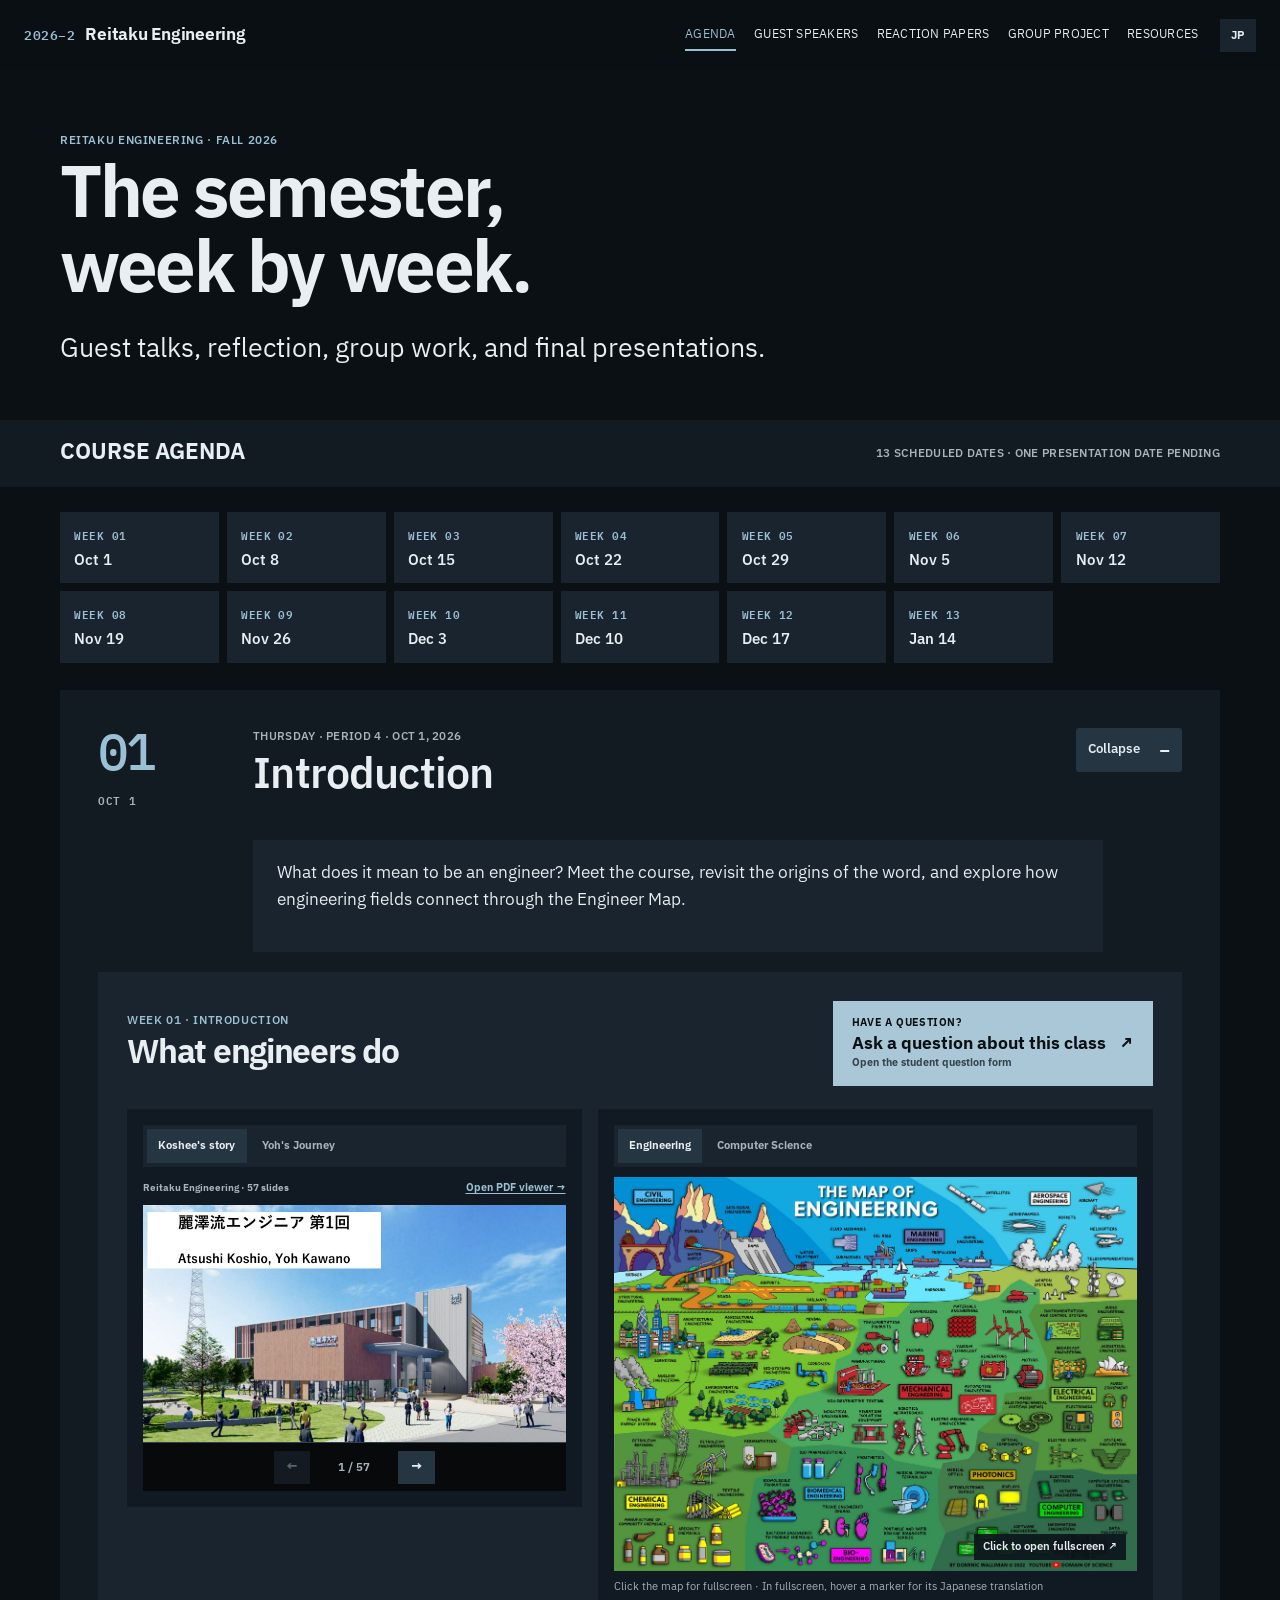
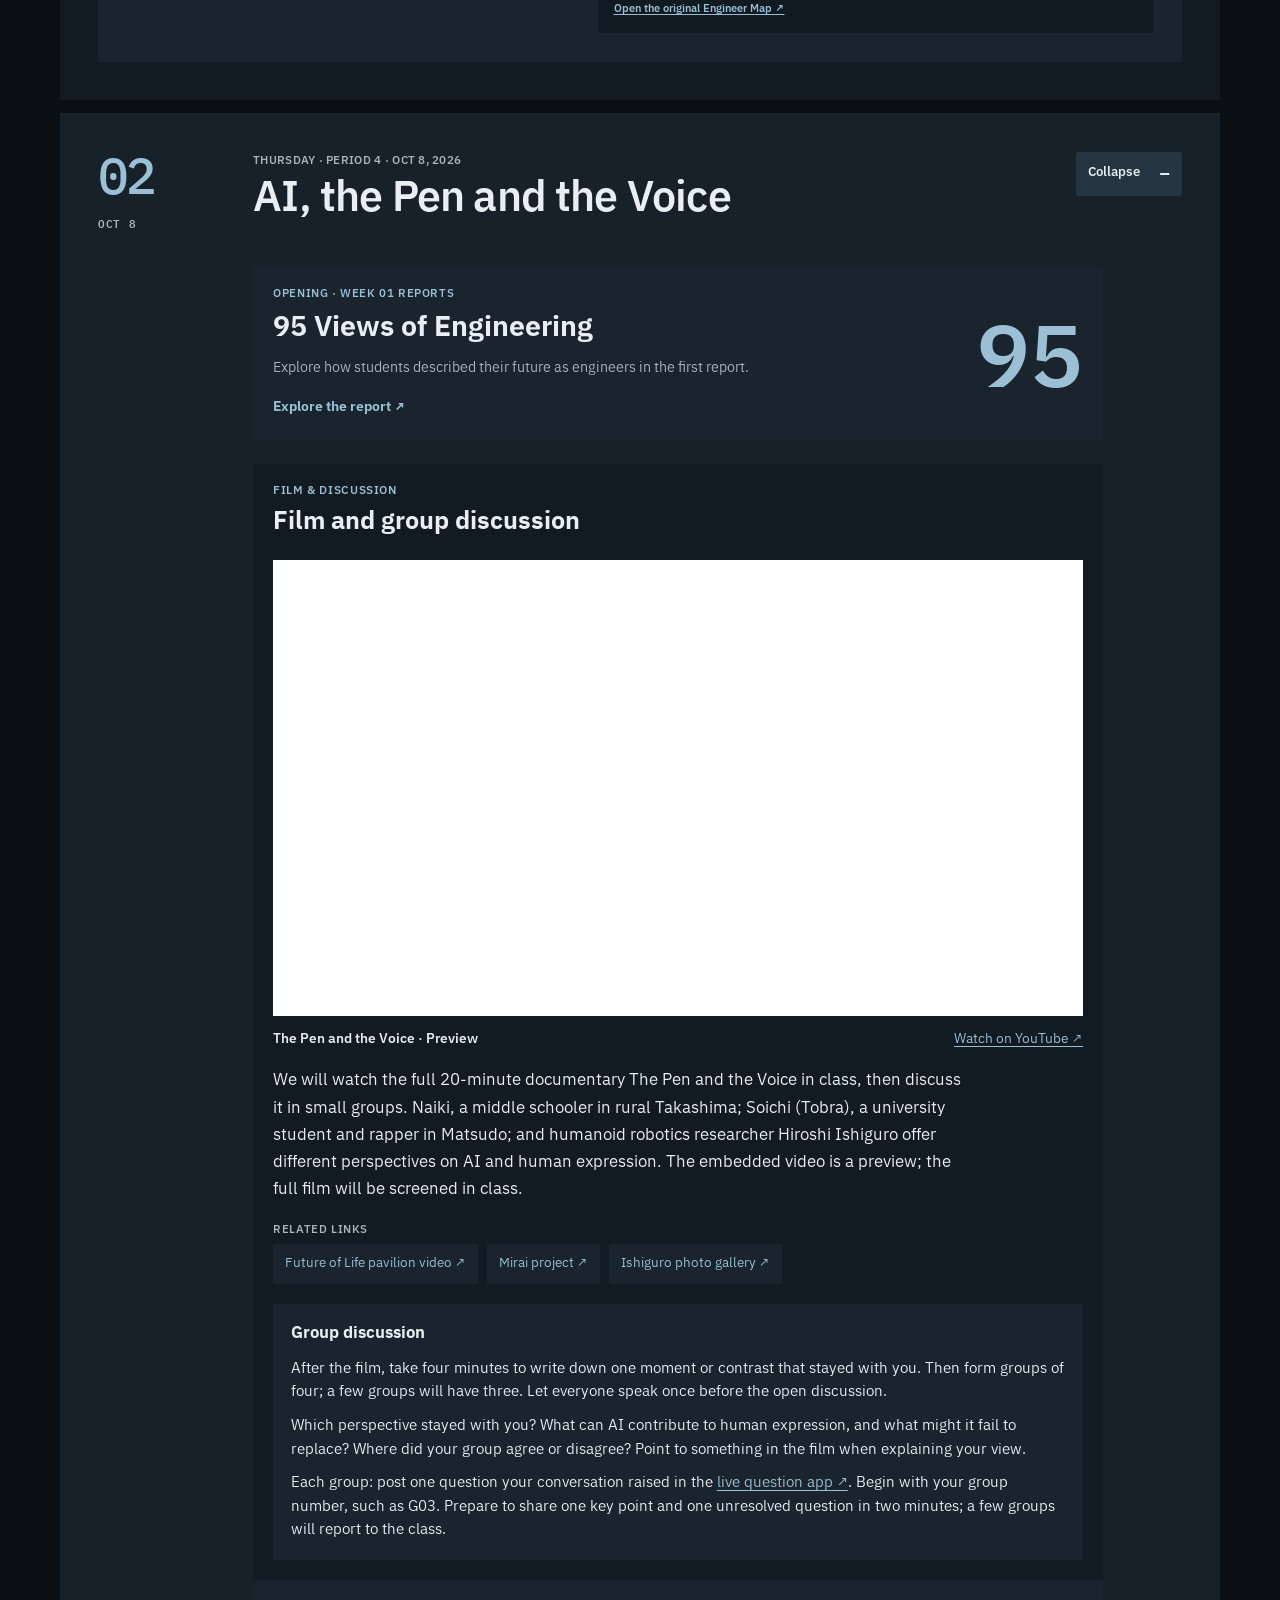
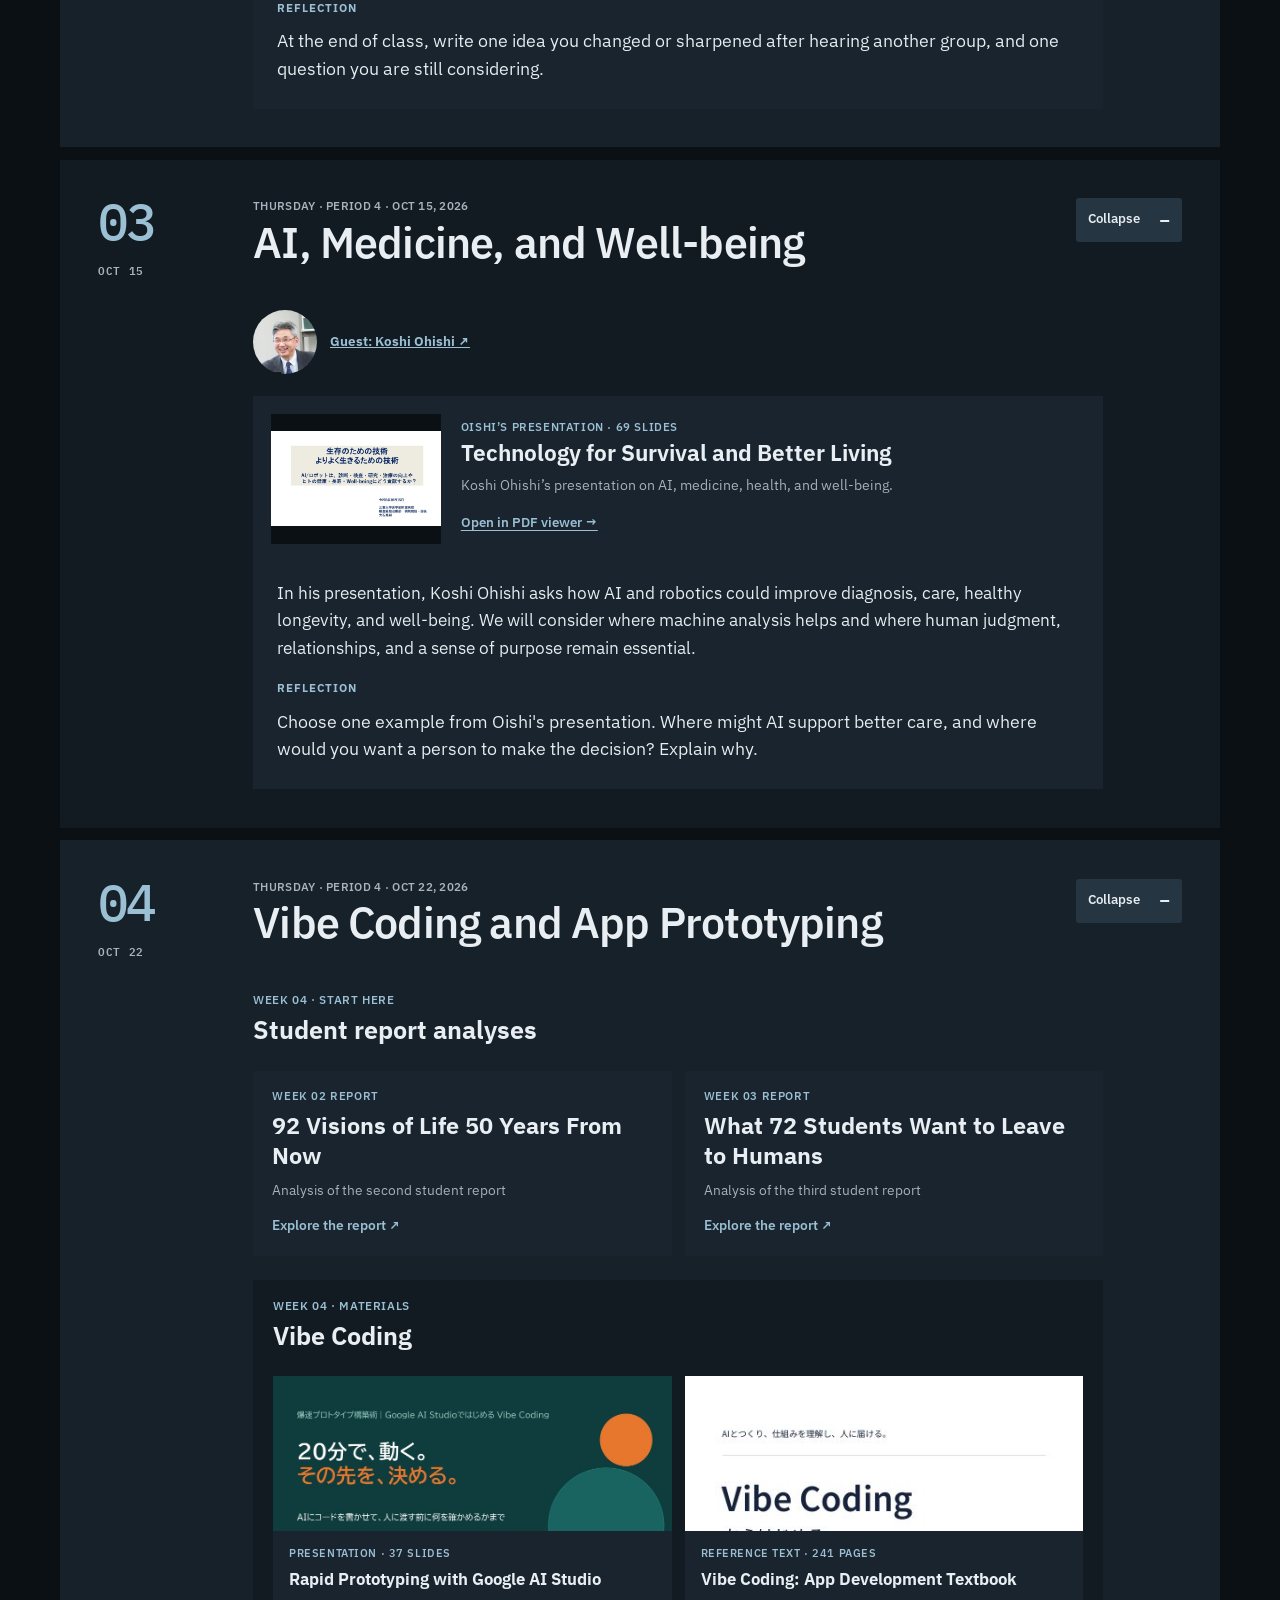
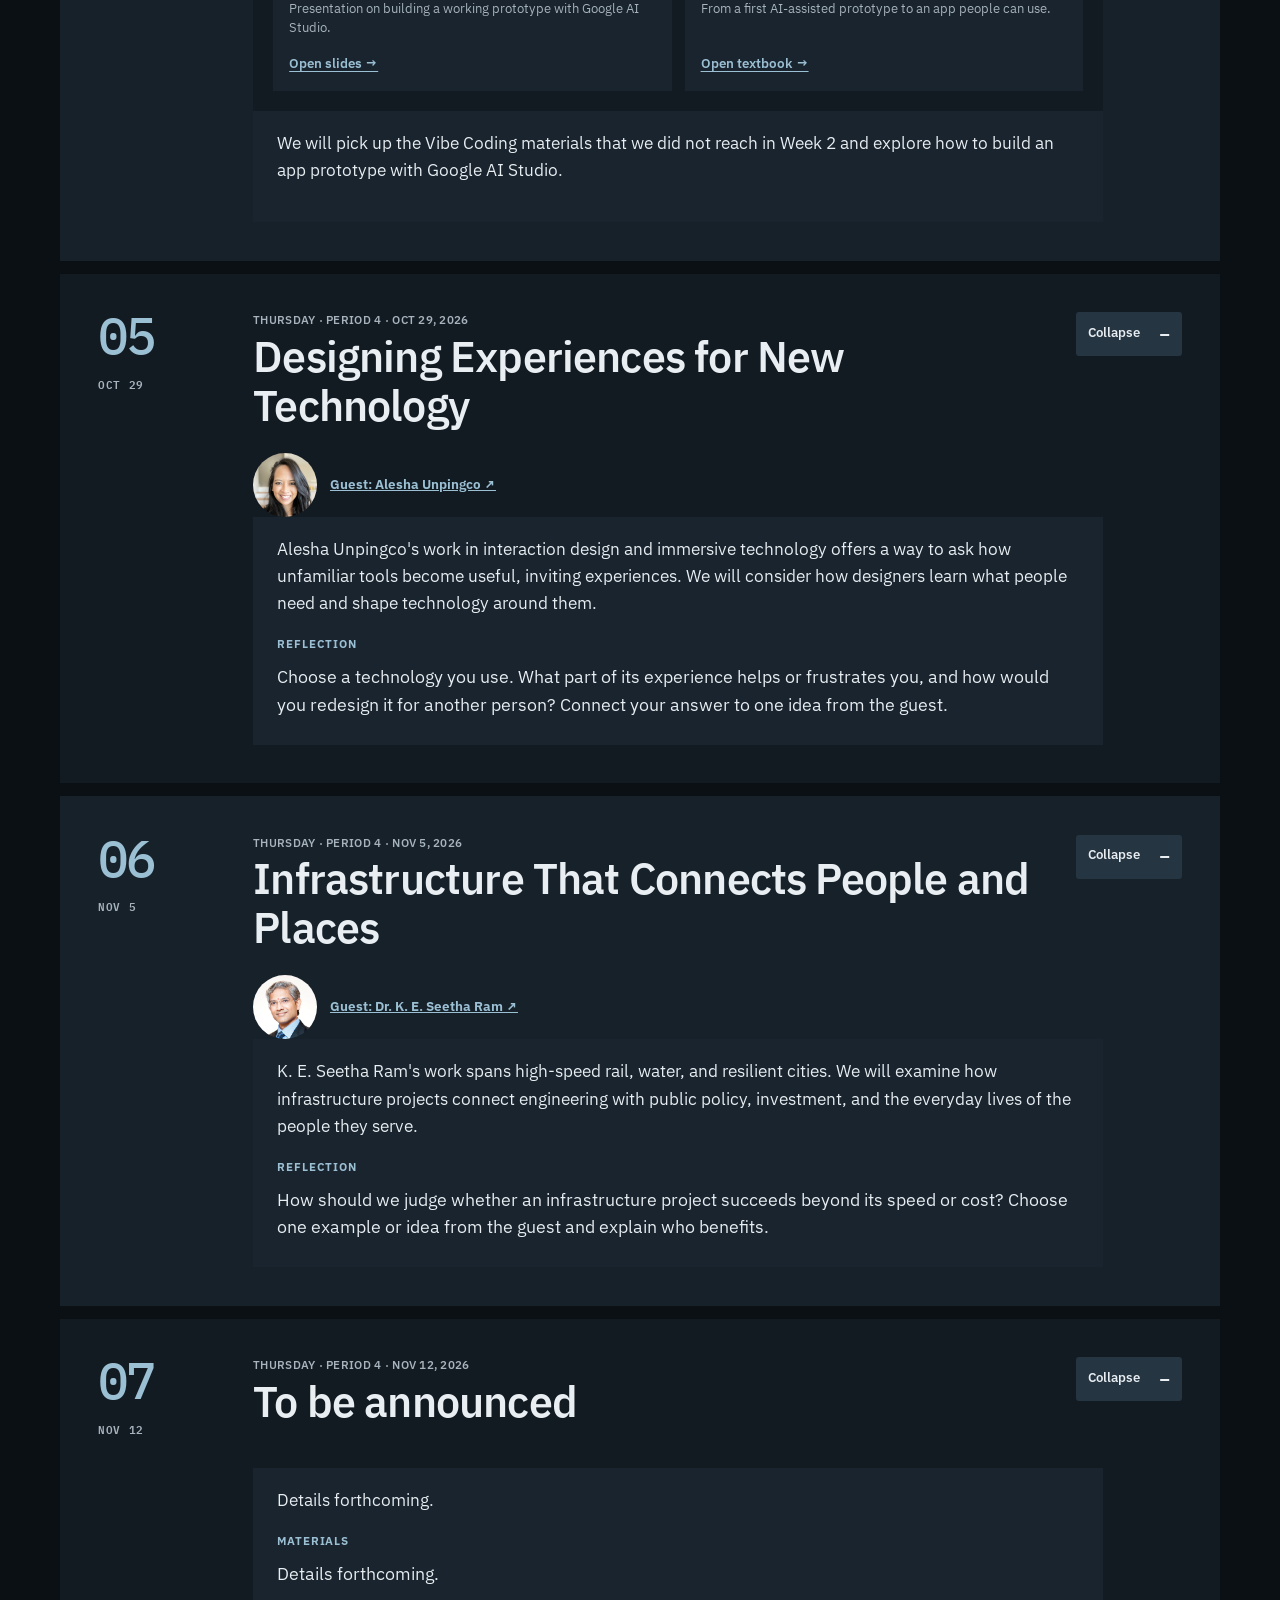
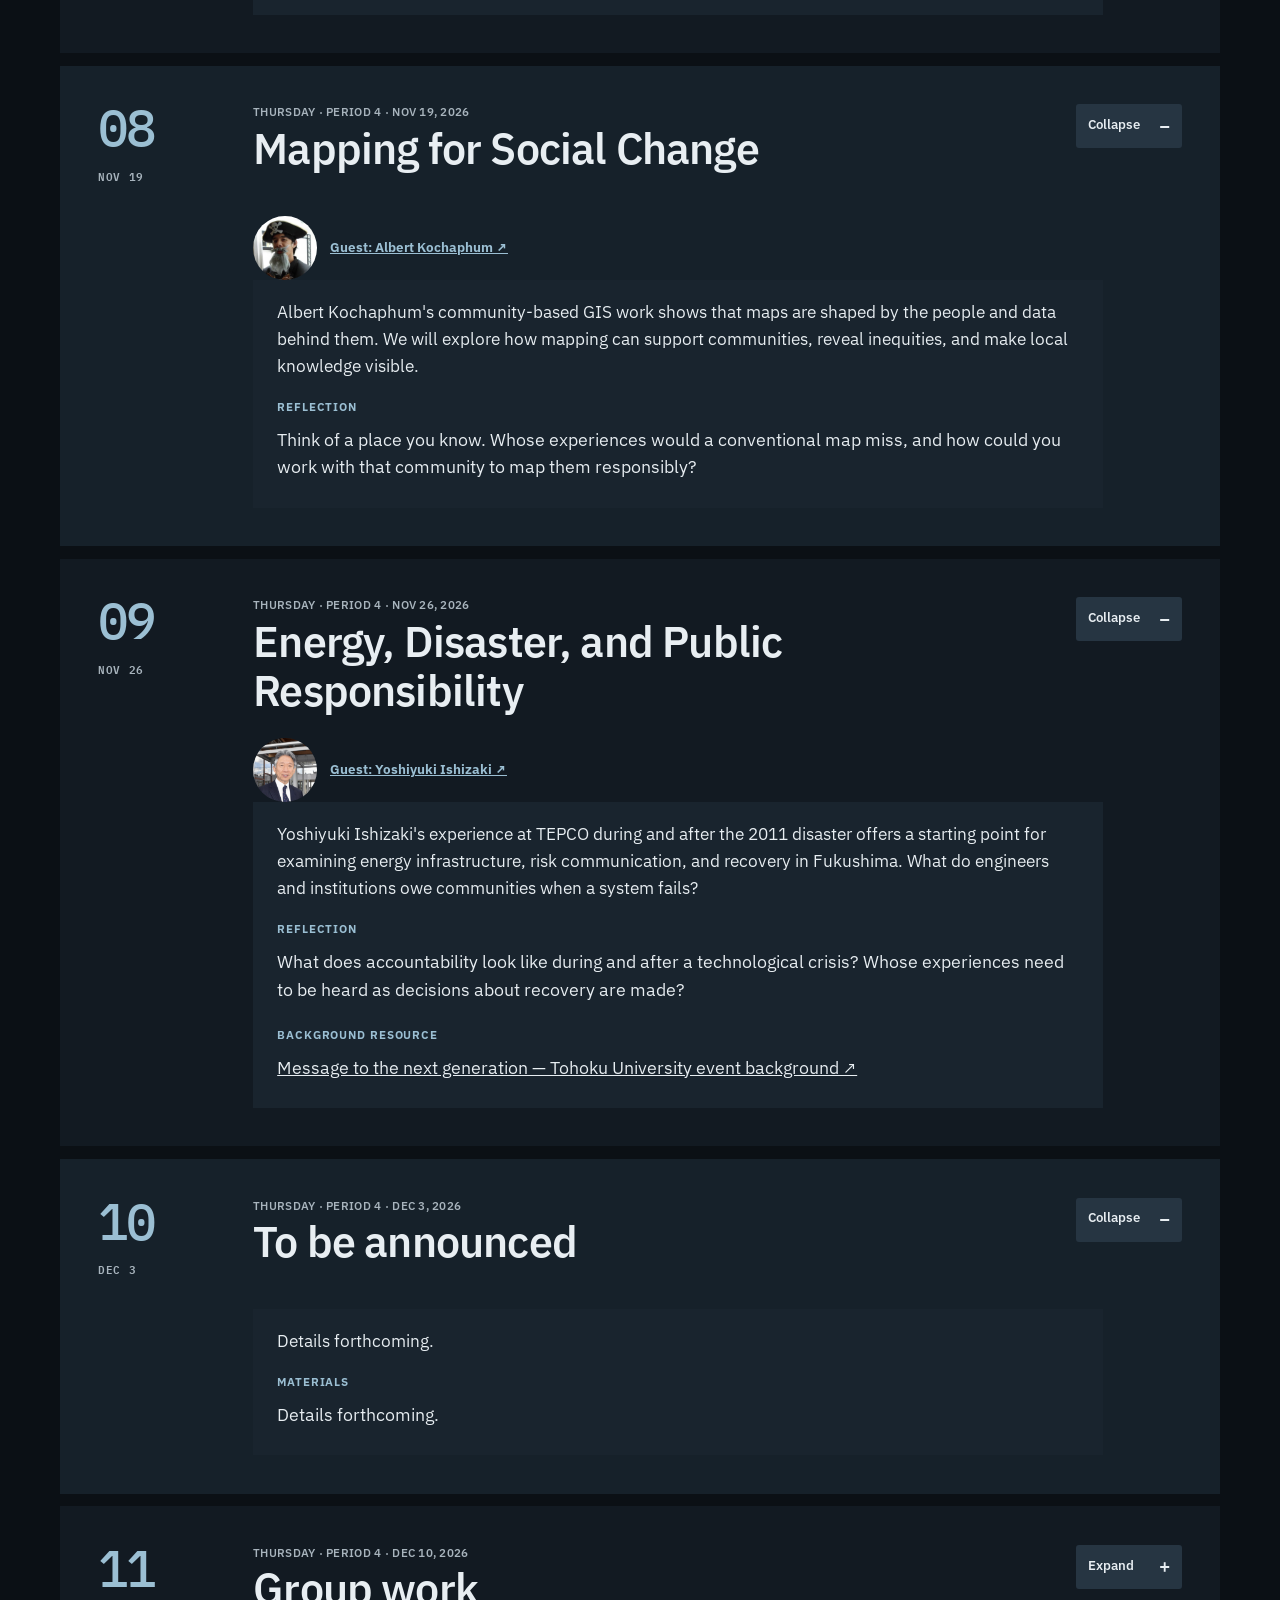
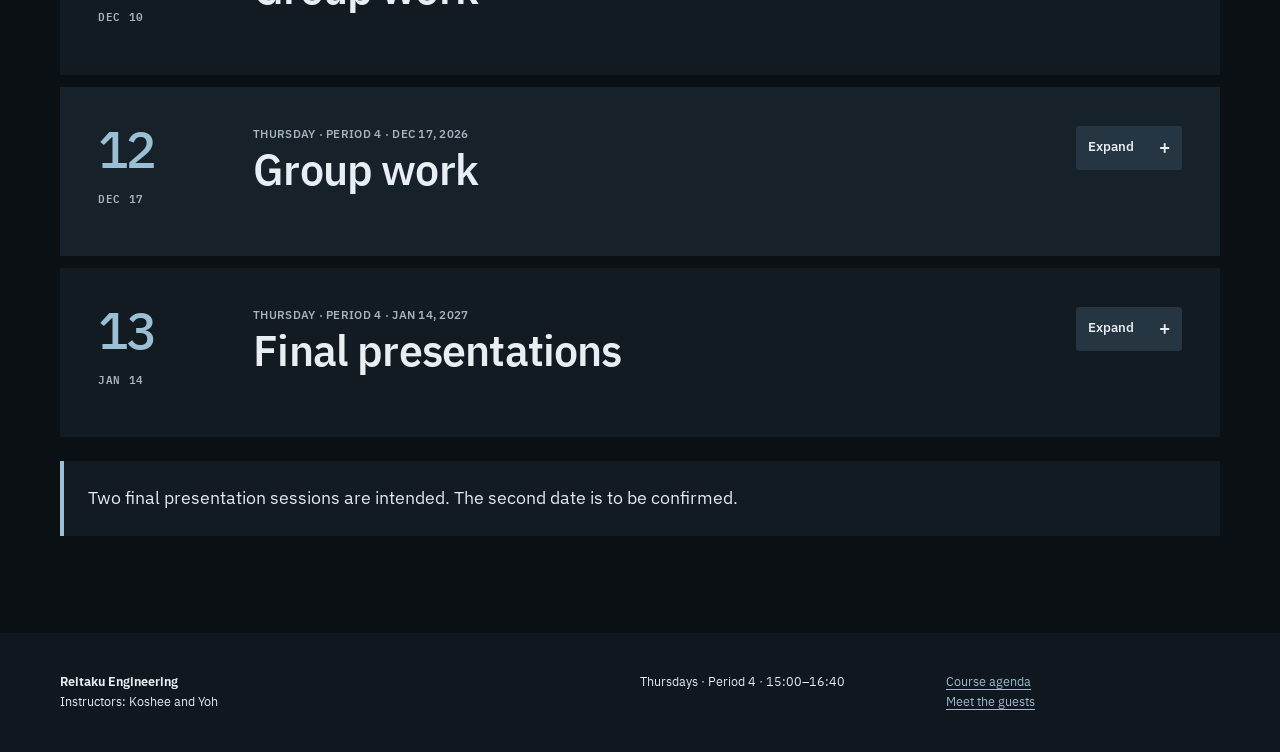
==== commit 54e8a185: "Unify course favicon and support preview agenda entry" ====
--- a/agenda.html
+++ b/agenda.html
@@ -1 +1 @@
-<!doctype html><html lang="en"><head><meta charset="utf-8"><meta name="viewport" content="width=device-width, initial-scale=1"><meta name="description" content="Fall 2026 Reitaku Engineering course with Koshee and Yoh"><title>Agenda · Reitaku Engineering</title><link rel="icon" href="favicon.svg" type="image/svg+xml"><link rel="preconnect" href="https://fonts.googleapis.com"><link rel="preconnect" href="https://fonts.gstatic.com" crossorigin><link href="https://fonts.googleapis.com/css2?family=IBM+Plex+Mono:wght@400;500;600&family=IBM+Plex+Sans+JP:wght@400;500;600;700&family=IBM+Plex+Sans:wght@400;500;600;700&display=swap" rel="stylesheet"><link rel="stylesheet" href="assets/styles.css?v=55b4c68"><link rel="stylesheet" href="assets/design.css?v=16"></head><body data-page="agenda"><a class="skip-link" href="#main">Skip to content</a><header class="site-header"><a class="wordmark" href="index.html"><span>2026–2</span> Reitaku Engineering</a><button class="menu-toggle" aria-expanded="false" aria-controls="site-nav" data-ja="メニュー">Menu</button><nav id="site-nav" class="site-nav" aria-label="Course navigation"><a href="agenda.html" data-ja="授業予定">Agenda</a><a href="guests.html" data-ja="ゲスト講師">Guest speakers</a><a href="reactions.html" data-ja="リアクションペーパー">Reaction papers</a><a href="project.html" data-ja="グループ課題">Group project</a><a href="resources.html" data-ja="資料">Resources</a></nav></header><main id="main"><section class="page-hero wrap"><p class="eyebrow" data-ja="麗澤エンジニアリング · 2026年度後期">Reitaku Engineering · Fall 2026</p><h1 data-ja="週ごとの<br>授業予定。">The semester,<br>week by week.</h1><p class="dek" data-ja="ゲスト講演、振り返り、グループワーク、最終発表。">Guest talks, reflection, group work, and final presentations.</p></section><div class="section-band"><div class="wrap"><h2 data-ja="授業予定">COURSE AGENDA</h2><p data-ja="13の日程・もう一回の発表日は未定">13 scheduled dates · one presentation date pending</p></div></div><section class="wrap agenda-week-list" id="agenda-list" aria-live="polite"><p>Loading agenda…</p></section></main><footer class="site-footer"><div class="wrap footer-grid"><p><strong>Reitaku Engineering</strong><br><span data-ja="担当：Koshee・Yoh">Instructors: Koshee and Yoh</span></p><p data-ja="木曜日 · 4限 · 15:00–16:40">Thursdays · Period 4 · 15:00–16:40</p><p><a href="agenda.html" data-ja="授業予定を見る">Course agenda</a><br><a href="guests.html" data-ja="ゲスト講師を見る">Meet the guests</a></p></div></footer><script src="assets/site.js?v=24"></script></body></html>+<!doctype html><html lang="en"><head><meta charset="utf-8"><meta name="viewport" content="width=device-width, initial-scale=1"><meta name="description" content="Fall 2026 Reitaku Engineering course with Koshee and Yoh"><title>Agenda · Reitaku Engineering</title><link rel="icon" href="favicon.svg?v=course-family-20261026" type="image/svg+xml"><link rel="preconnect" href="https://fonts.googleapis.com"><link rel="preconnect" href="https://fonts.gstatic.com" crossorigin><link href="https://fonts.googleapis.com/css2?family=IBM+Plex+Mono:wght@400;500;600&family=IBM+Plex+Sans+JP:wght@400;500;600;700&family=IBM+Plex+Sans:wght@400;500;600;700&display=swap" rel="stylesheet"><link rel="stylesheet" href="assets/styles.css?v=55b4c68"><link rel="stylesheet" href="assets/design.css?v=16"></head><body data-page="agenda"><a class="skip-link" href="#main">Skip to content</a><header class="site-header"><a class="wordmark" href="index.html"><span>2026–2</span> Reitaku Engineering</a><button class="menu-toggle" aria-expanded="false" aria-controls="site-nav" data-ja="メニュー">Menu</button><nav id="site-nav" class="site-nav" aria-label="Course navigation"><a href="agenda.html" data-ja="授業予定">Agenda</a><a href="guests.html" data-ja="ゲスト講師">Guest speakers</a><a href="reactions.html" data-ja="リアクションペーパー">Reaction papers</a><a href="project.html" data-ja="グループ課題">Group project</a><a href="resources.html" data-ja="資料">Resources</a></nav></header><main id="main"><section class="page-hero wrap"><p class="eyebrow" data-ja="麗澤エンジニアリング · 2026年度後期">Reitaku Engineering · Fall 2026</p><h1 data-ja="週ごとの<br>授業予定。">The semester,<br>week by week.</h1><p class="dek" data-ja="ゲスト講演、振り返り、グループワーク、最終発表。">Guest talks, reflection, group work, and final presentations.</p></section><div class="section-band"><div class="wrap"><h2 data-ja="授業予定">COURSE AGENDA</h2><p data-ja="13の日程・もう一回の発表日は未定">13 scheduled dates · one presentation date pending</p></div></div><section class="wrap agenda-week-list" id="agenda-list" aria-live="polite"><p>Loading agenda…</p></section></main><footer class="site-footer"><div class="wrap footer-grid"><p><strong>Reitaku Engineering</strong><br><span data-ja="担当：Koshee・Yoh">Instructors: Koshee and Yoh</span></p><p data-ja="木曜日 · 4限 · 15:00–16:40">Thursdays · Period 4 · 15:00–16:40</p><p><a href="agenda.html" data-ja="授業予定を見る">Course agenda</a><br><a href="guests.html" data-ja="ゲスト講師を見る">Meet the guests</a></p></div></footer><script src="assets/site.js?v=course-preview-20261026"></script></body></html>
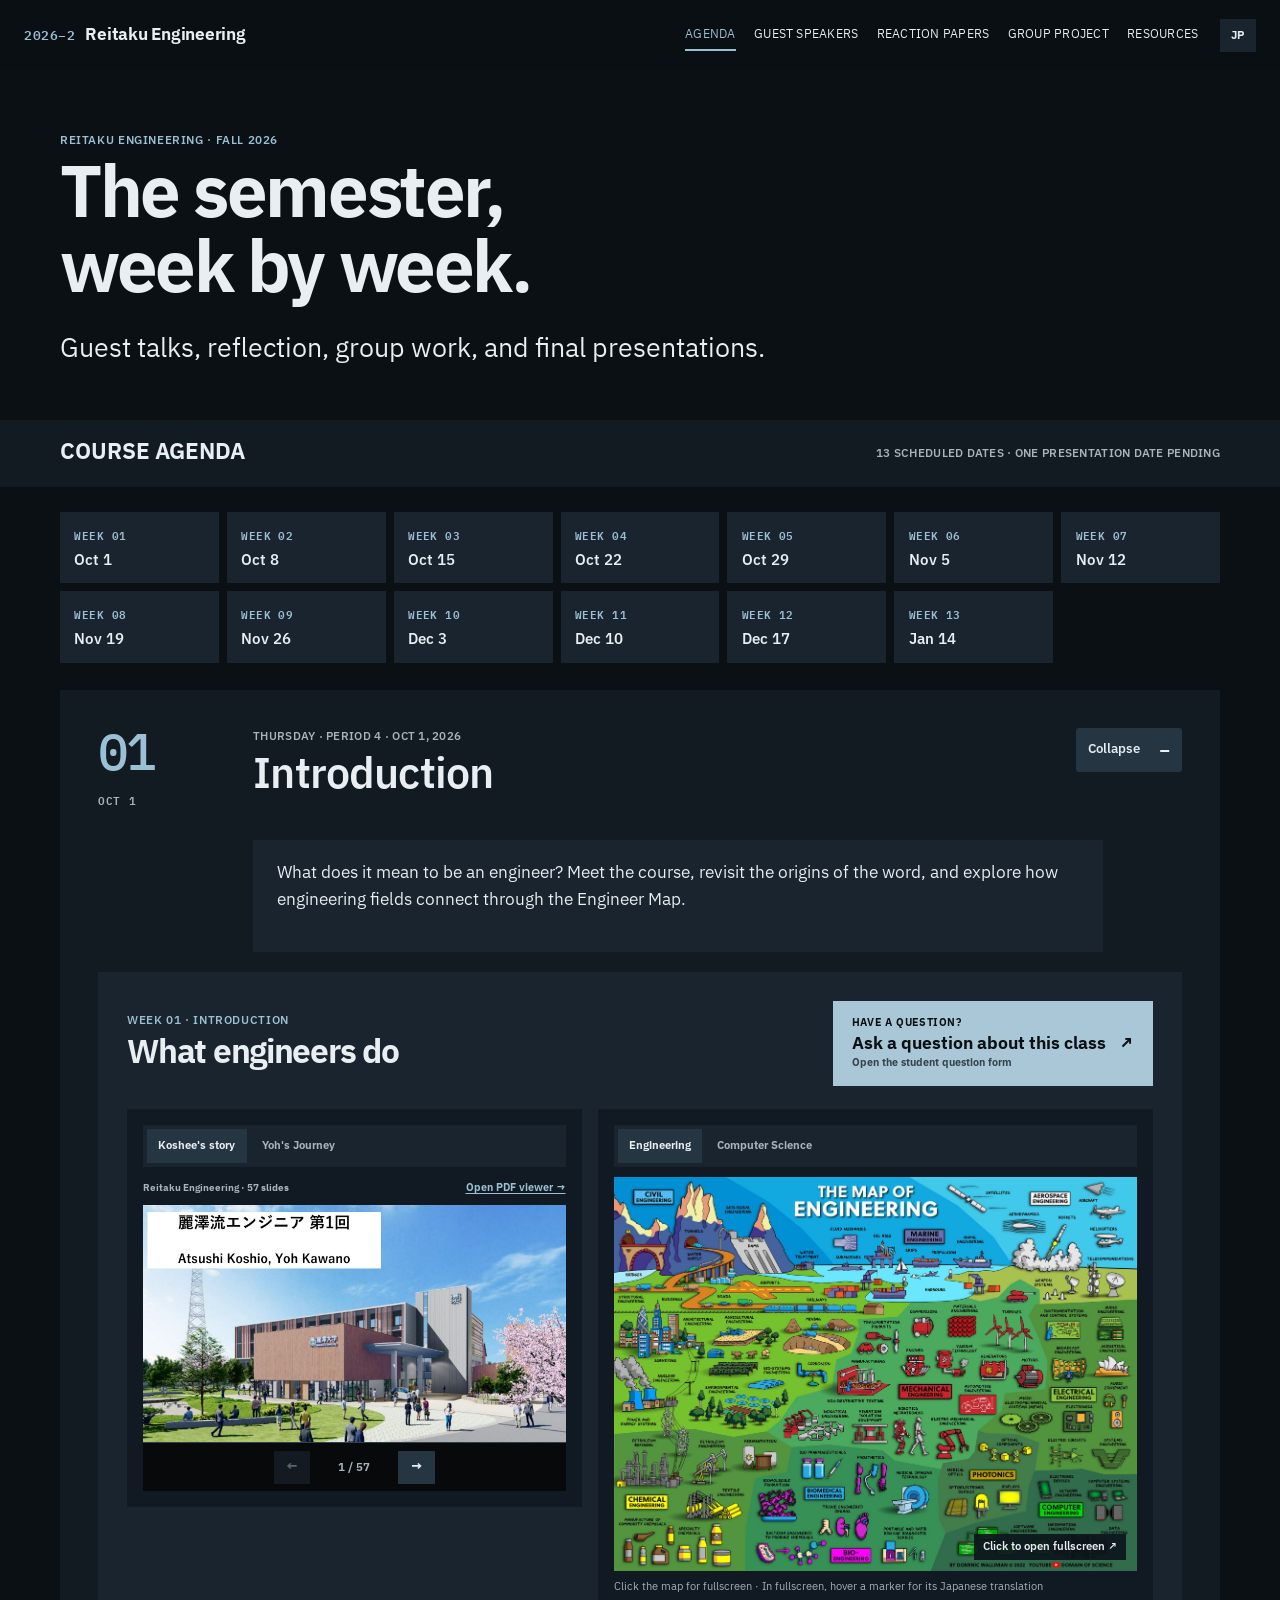
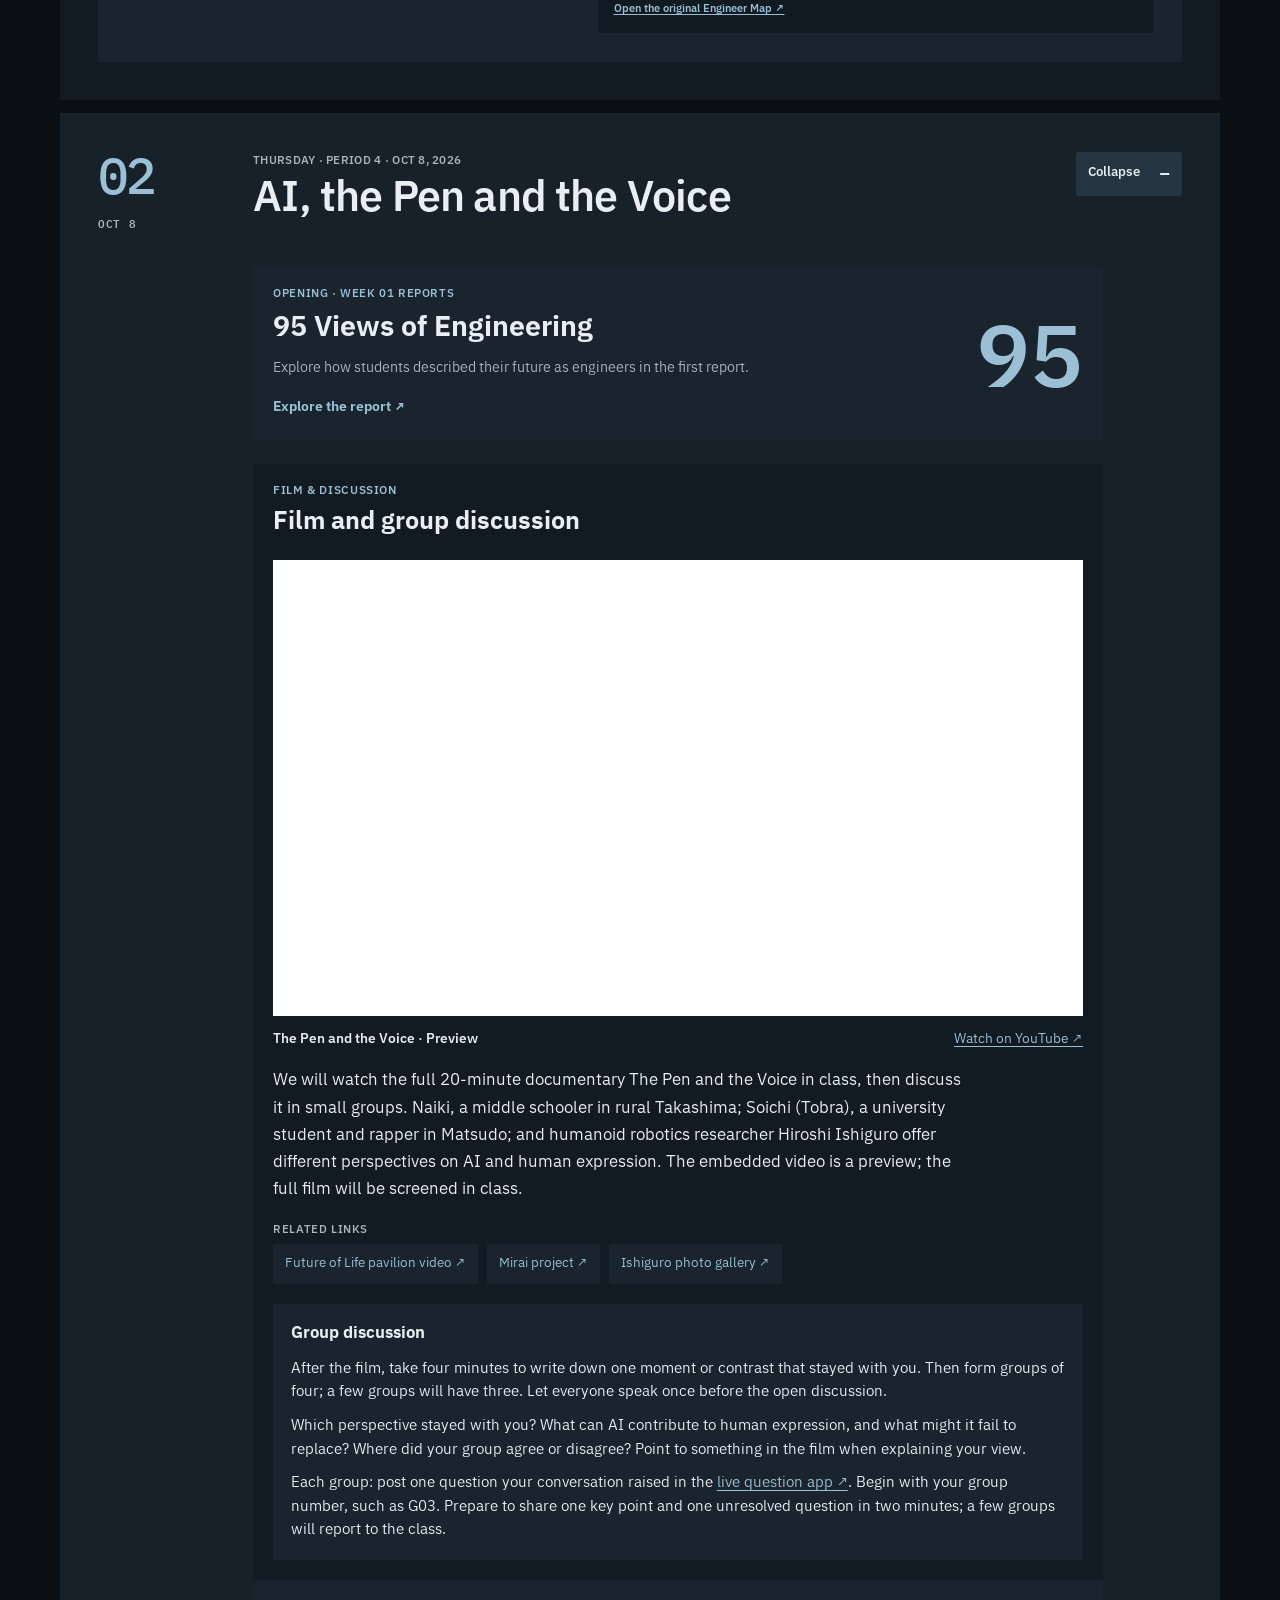
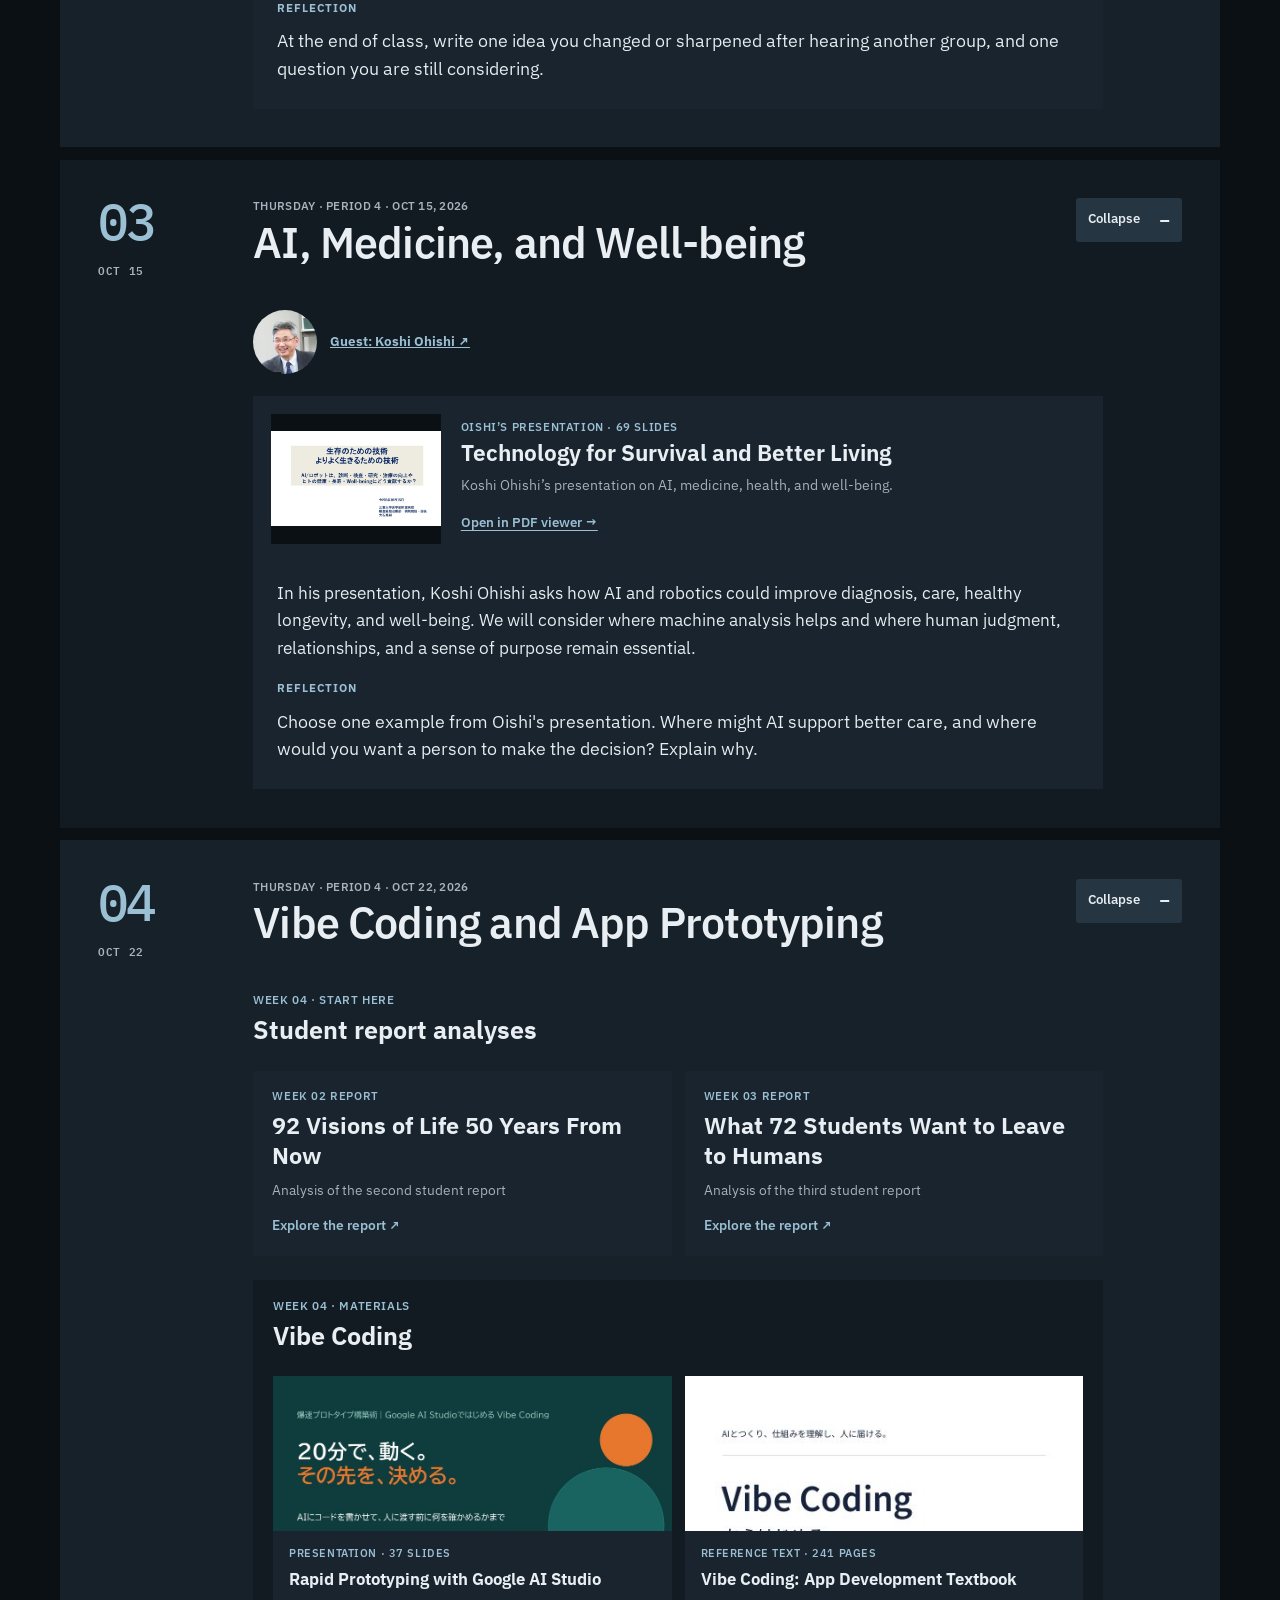
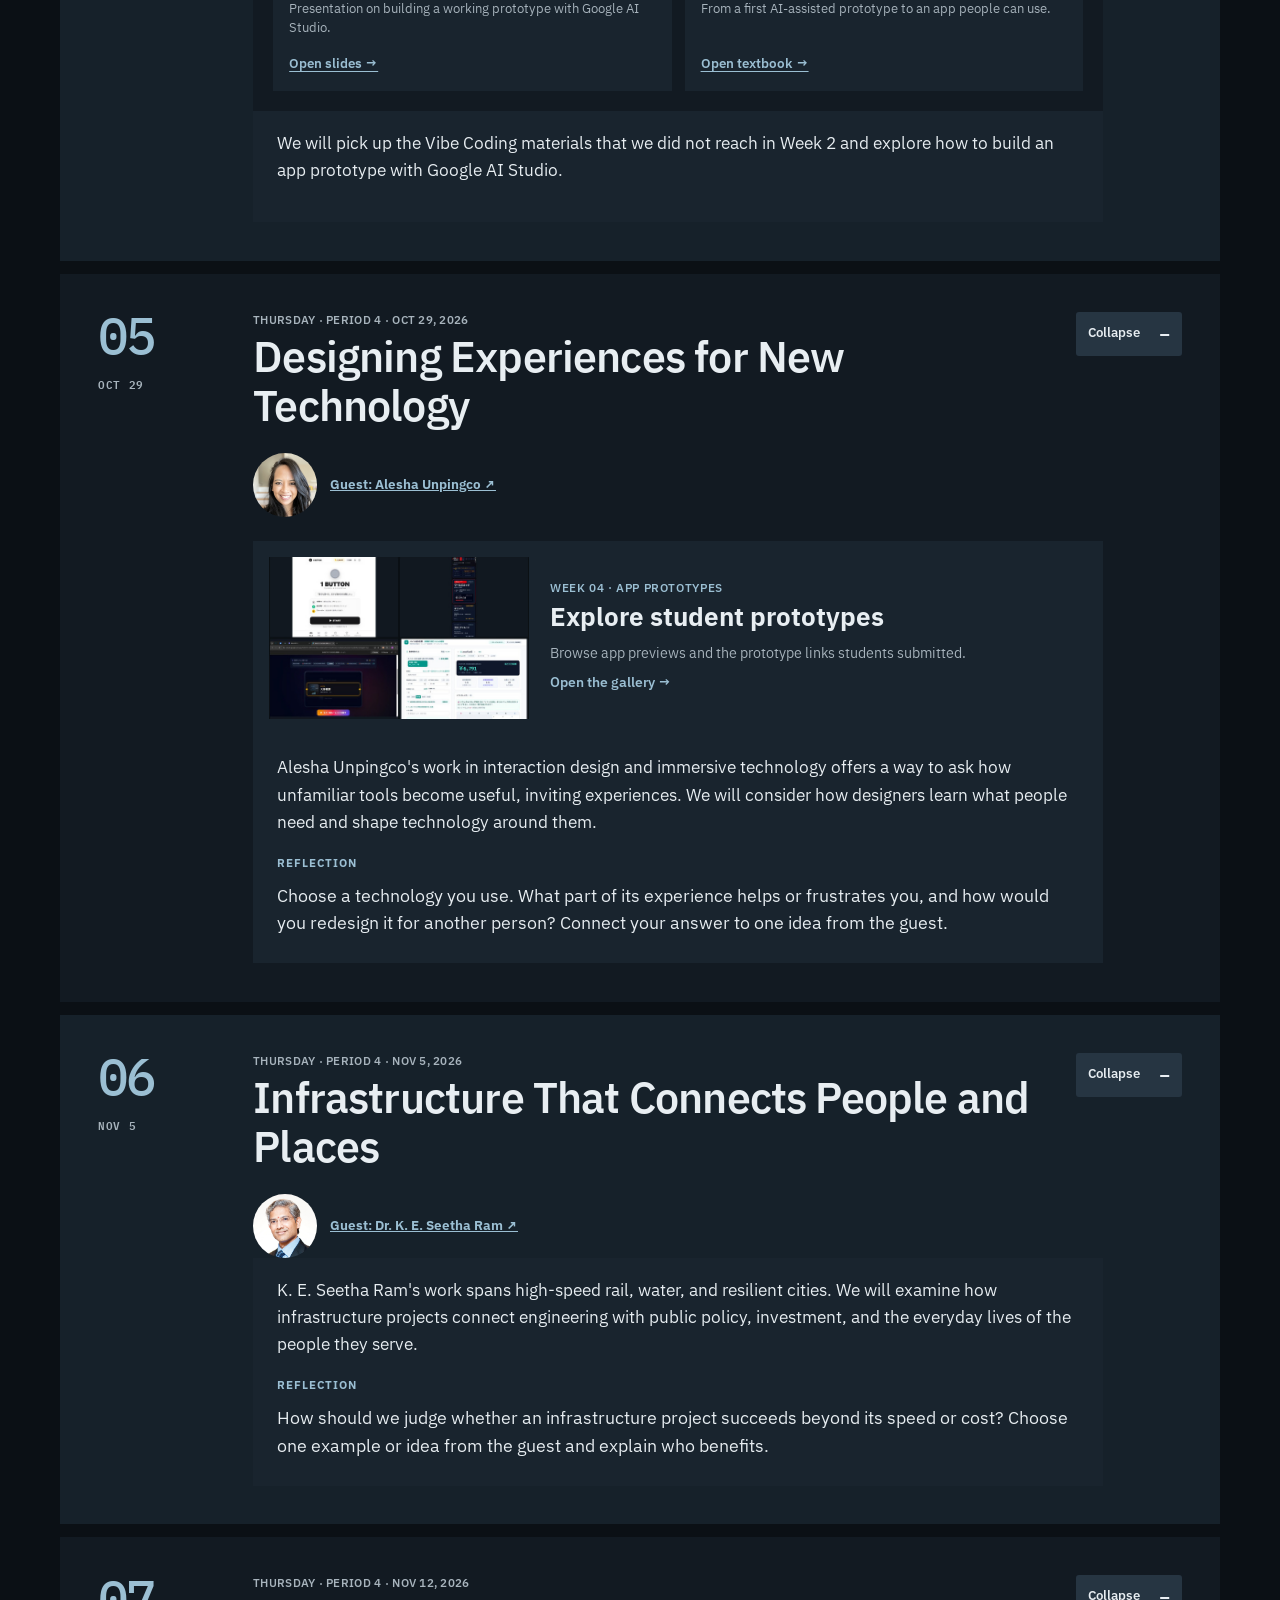
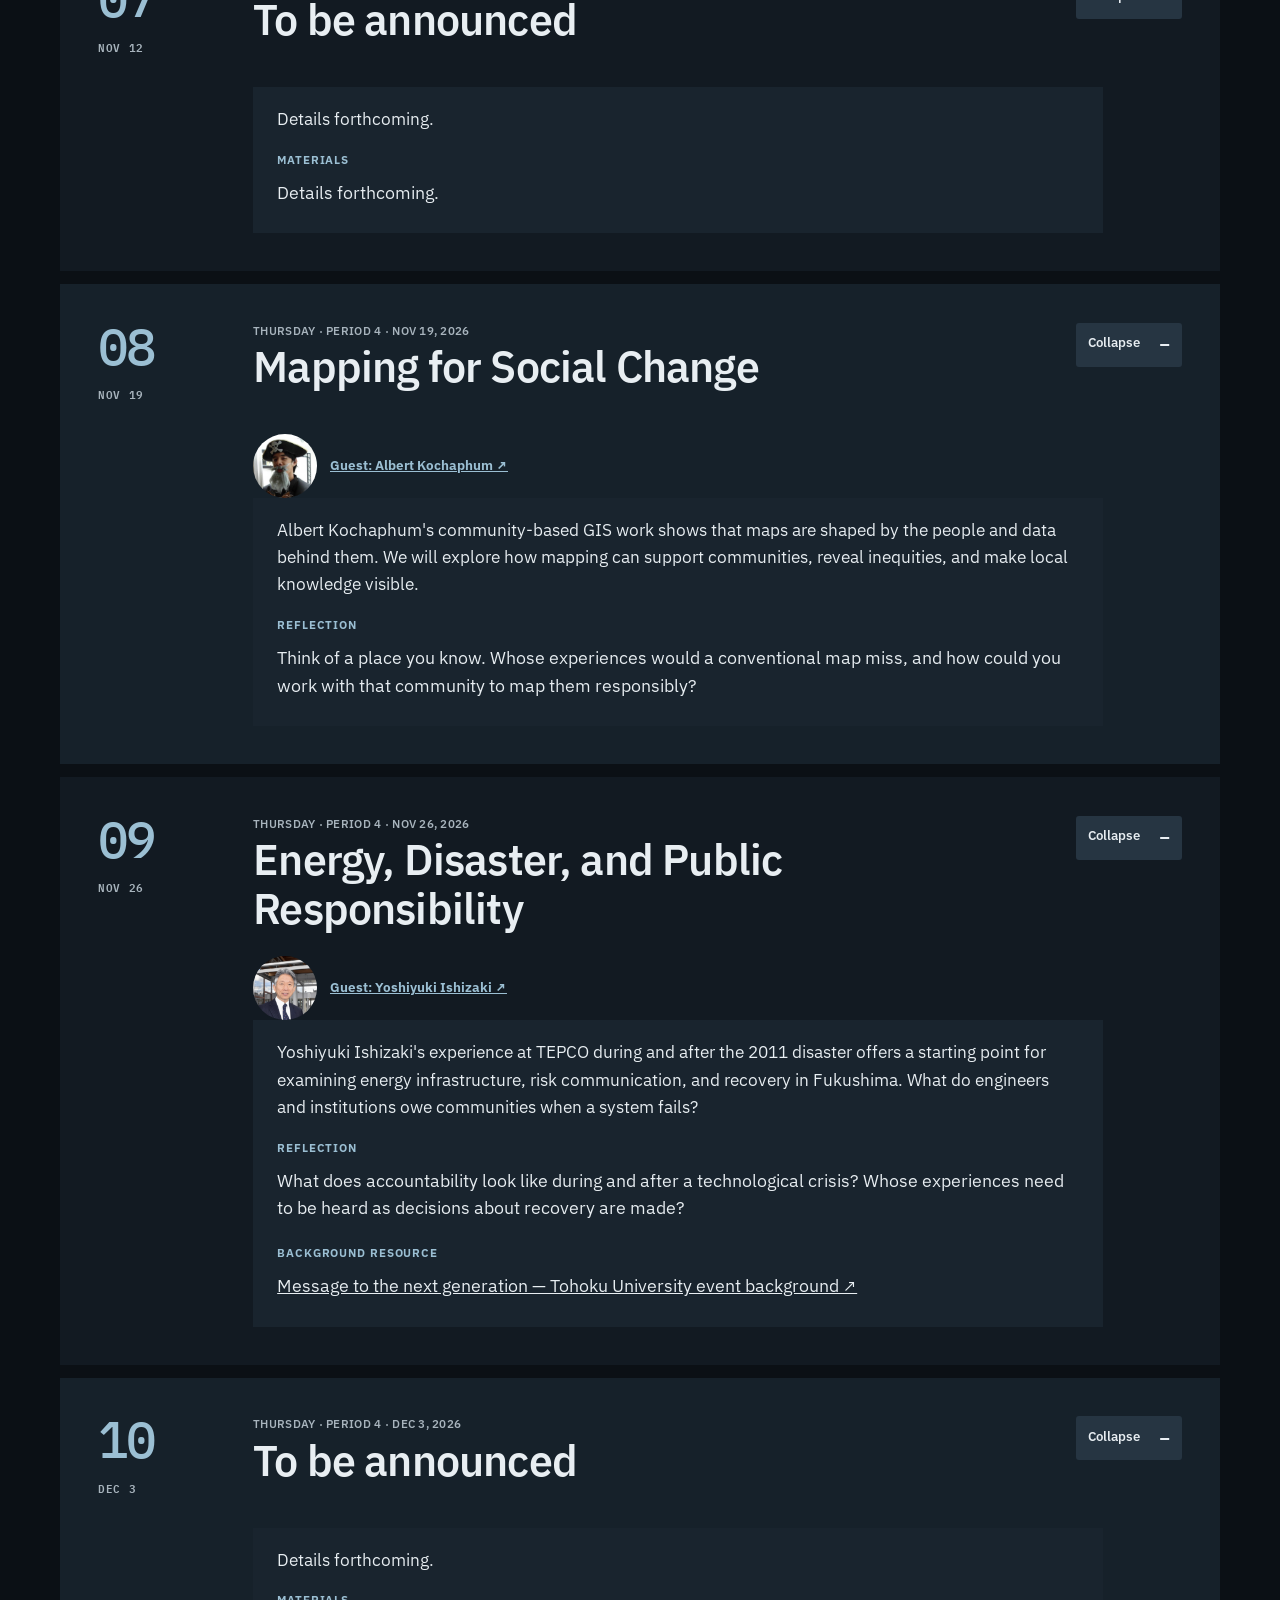
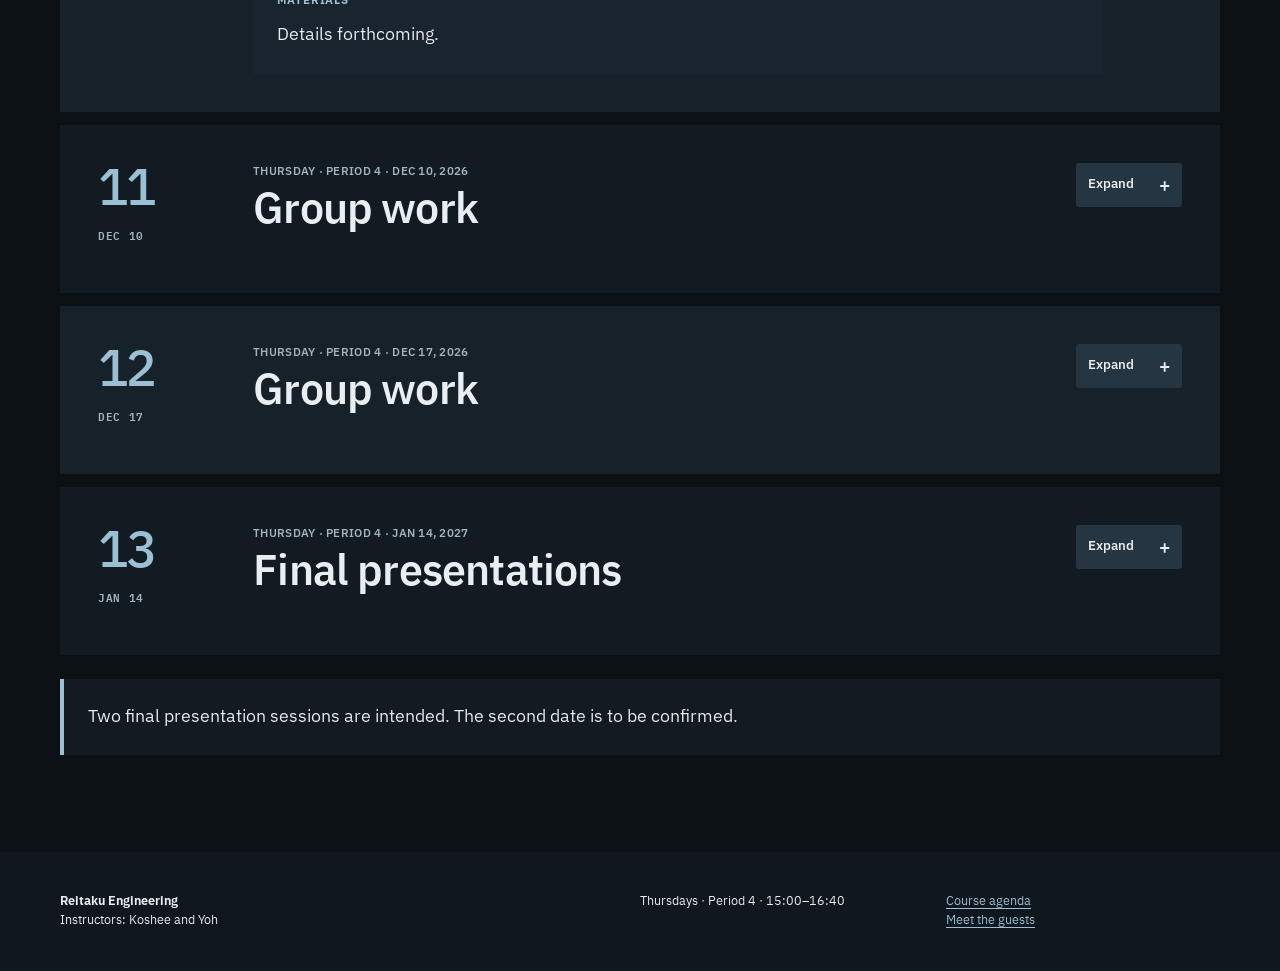
==== commit 52692ddf: "Publish Week 4 prototype gallery in Week 5 agenda" ====
--- a/agenda.html
+++ b/agenda.html
@@ -1 +1 @@
-<!doctype html><html lang="en"><head><meta charset="utf-8"><meta name="viewport" content="width=device-width, initial-scale=1"><meta name="description" content="Fall 2026 Reitaku Engineering course with Koshee and Yoh"><title>Agenda · Reitaku Engineering</title><link rel="icon" href="favicon.svg?v=course-family-20261026" type="image/svg+xml"><link rel="preconnect" href="https://fonts.googleapis.com"><link rel="preconnect" href="https://fonts.gstatic.com" crossorigin><link href="https://fonts.googleapis.com/css2?family=IBM+Plex+Mono:wght@400;500;600&family=IBM+Plex+Sans+JP:wght@400;500;600;700&family=IBM+Plex+Sans:wght@400;500;600;700&display=swap" rel="stylesheet"><link rel="stylesheet" href="assets/styles.css?v=55b4c68"><link rel="stylesheet" href="assets/design.css?v=16"></head><body data-page="agenda"><a class="skip-link" href="#main">Skip to content</a><header class="site-header"><a class="wordmark" href="index.html"><span>2026–2</span> Reitaku Engineering</a><button class="menu-toggle" aria-expanded="false" aria-controls="site-nav" data-ja="メニュー">Menu</button><nav id="site-nav" class="site-nav" aria-label="Course navigation"><a href="agenda.html" data-ja="授業予定">Agenda</a><a href="guests.html" data-ja="ゲスト講師">Guest speakers</a><a href="reactions.html" data-ja="リアクションペーパー">Reaction papers</a><a href="project.html" data-ja="グループ課題">Group project</a><a href="resources.html" data-ja="資料">Resources</a></nav></header><main id="main"><section class="page-hero wrap"><p class="eyebrow" data-ja="麗澤エンジニアリング · 2026年度後期">Reitaku Engineering · Fall 2026</p><h1 data-ja="週ごとの<br>授業予定。">The semester,<br>week by week.</h1><p class="dek" data-ja="ゲスト講演、振り返り、グループワーク、最終発表。">Guest talks, reflection, group work, and final presentations.</p></section><div class="section-band"><div class="wrap"><h2 data-ja="授業予定">COURSE AGENDA</h2><p data-ja="13の日程・もう一回の発表日は未定">13 scheduled dates · one presentation date pending</p></div></div><section class="wrap agenda-week-list" id="agenda-list" aria-live="polite"><p>Loading agenda…</p></section></main><footer class="site-footer"><div class="wrap footer-grid"><p><strong>Reitaku Engineering</strong><br><span data-ja="担当：Koshee・Yoh">Instructors: Koshee and Yoh</span></p><p data-ja="木曜日 · 4限 · 15:00–16:40">Thursdays · Period 4 · 15:00–16:40</p><p><a href="agenda.html" data-ja="授業予定を見る">Course agenda</a><br><a href="guests.html" data-ja="ゲスト講師を見る">Meet the guests</a></p></div></footer><script src="assets/site.js?v=course-preview-20261026"></script></body></html>+<!doctype html><html lang="en"><head><meta charset="utf-8"><meta name="viewport" content="width=device-width, initial-scale=1"><meta name="description" content="Fall 2026 Reitaku Engineering course with Koshee and Yoh"><title>Agenda · Reitaku Engineering</title><link rel="icon" href="favicon.svg?v=course-family-20261026" type="image/svg+xml"><link rel="preconnect" href="https://fonts.googleapis.com"><link rel="preconnect" href="https://fonts.gstatic.com" crossorigin><link href="https://fonts.googleapis.com/css2?family=IBM+Plex+Mono:wght@400;500;600&family=IBM+Plex+Sans+JP:wght@400;500;600;700&family=IBM+Plex+Sans:wght@400;500;600;700&display=swap" rel="stylesheet"><link rel="stylesheet" href="assets/styles.css?v=55b4c68"><link rel="stylesheet" href="assets/design.css?v=17"></head><body data-page="agenda"><a class="skip-link" href="#main">Skip to content</a><header class="site-header"><a class="wordmark" href="index.html"><span>2026–2</span> Reitaku Engineering</a><button class="menu-toggle" aria-expanded="false" aria-controls="site-nav" data-ja="メニュー">Menu</button><nav id="site-nav" class="site-nav" aria-label="Course navigation"><a href="agenda.html" data-ja="授業予定">Agenda</a><a href="guests.html" data-ja="ゲスト講師">Guest speakers</a><a href="reactions.html" data-ja="リアクションペーパー">Reaction papers</a><a href="project.html" data-ja="グループ課題">Group project</a><a href="resources.html" data-ja="資料">Resources</a></nav></header><main id="main"><section class="page-hero wrap"><p class="eyebrow" data-ja="麗澤エンジニアリング · 2026年度後期">Reitaku Engineering · Fall 2026</p><h1 data-ja="週ごとの<br>授業予定。">The semester,<br>week by week.</h1><p class="dek" data-ja="ゲスト講演、振り返り、グループワーク、最終発表。">Guest talks, reflection, group work, and final presentations.</p></section><div class="section-band"><div class="wrap"><h2 data-ja="授業予定">COURSE AGENDA</h2><p data-ja="13の日程・もう一回の発表日は未定">13 scheduled dates · one presentation date pending</p></div></div><section class="wrap agenda-week-list" id="agenda-list" aria-live="polite"><p>Loading agenda…</p></section></main><footer class="site-footer"><div class="wrap footer-grid"><p><strong>Reitaku Engineering</strong><br><span data-ja="担当：Koshee・Yoh">Instructors: Koshee and Yoh</span></p><p data-ja="木曜日 · 4限 · 15:00–16:40">Thursdays · Period 4 · 15:00–16:40</p><p><a href="agenda.html" data-ja="授業予定を見る">Course agenda</a><br><a href="guests.html" data-ja="ゲスト講師を見る">Meet the guests</a></p></div></footer><script src="assets/site.js?v=week5-gallery-20261028"></script></body></html>
--- a/assets/design.css
+++ b/assets/design.css
@@ -121,6 +121,14 @@
 .week-four-report strong { font-size: clamp(1.1rem, 2vw, 1.4rem); line-height: 1.35; }
 .week-four-report-description { color: var(--muted); font-size: .82rem; }
 .week-four-report-action { margin-top: auto; padding-top: .3rem; color: var(--blue); font-size: .82rem; font-weight: 600; }
+.week-five-gallery { display: grid; grid-template-columns: minmax(180px, 260px) minmax(0, 1fr); align-items: center; gap: 1.3rem; max-width: 850px; margin: 1.5rem 0 0 calc(110px + clamp(1.25rem, 3.5vw, 3rem)); padding: 1rem; background: var(--layer-2); color: var(--ink); text-decoration: none; }
+.week-five-gallery:hover, .week-five-gallery:focus-visible { background: var(--layer-3); }
+.week-five-gallery img { display: block; width: 100%; aspect-ratio: 8/5; object-fit: cover; }
+.week-five-gallery > span { display: flex; flex-direction: column; align-items: flex-start; gap: .5rem; }
+.week-five-gallery .section-label { margin: 0; }
+.week-five-gallery strong { font-size: clamp(1.2rem, 2.1vw, 1.55rem); line-height: 1.3; }
+.week-five-gallery-description { color: var(--muted); font-size: .85rem; }
+.week-five-gallery-action { color: var(--blue); font-size: .83rem; font-weight: 600; }
 .week-two-part, .vibe-materials { max-width: 850px; margin: 1.5rem 0 0 calc(110px + clamp(1.25rem, 3.5vw, 3rem)); padding: 1.25rem; background: var(--layer-1); }
 .agenda-section-heading .section-label { margin: 0 0 .35rem; color: var(--blue); font-size: .7rem; }
 .agenda-section-heading h3 { margin: 0 0 1.15rem; font-size: clamp(1.2rem, 2vw, 1.5rem); }
@@ -238,7 +246,7 @@
 @media (max-width: 720px) {
   .wrap { width: min(calc(100% - 30px), 1160px); }
   .editorial-grid { grid-template-columns: 1fr; }
-  .agenda-speaker, .agenda-content, .week-two-feature, .week-two-report, .week-two-part, .week-four-reports, .vibe-materials, .agenda-document-card { margin-left: 0; }
+  .agenda-speaker, .agenda-content, .week-two-feature, .week-two-report, .week-two-part, .week-four-reports, .week-five-gallery, .vibe-materials, .agenda-document-card { margin-left: 0; }
   .agenda-week-heading { grid-template-columns: 70px minmax(0, 1fr) auto; }
   .agenda-week-title h2 { font-size: clamp(1.55rem, 5vw, 2.2rem); }
   .agenda-week { padding: 1.2rem; }
@@ -258,6 +266,7 @@
   .week-two-report > a { grid-template-columns: 1fr; }
   .week-two-report > a > span { display: none; }
   .week-four-report-grid { grid-template-columns: 1fr; }
+  .week-five-gallery { grid-template-columns: 1fr; }
   .vibe-materials-grid { grid-template-columns: 1fr; }
   .agenda-document-cover { max-width: 170px; }
   .section-band .wrap { align-items: start; flex-direction: column; gap: .25rem; }
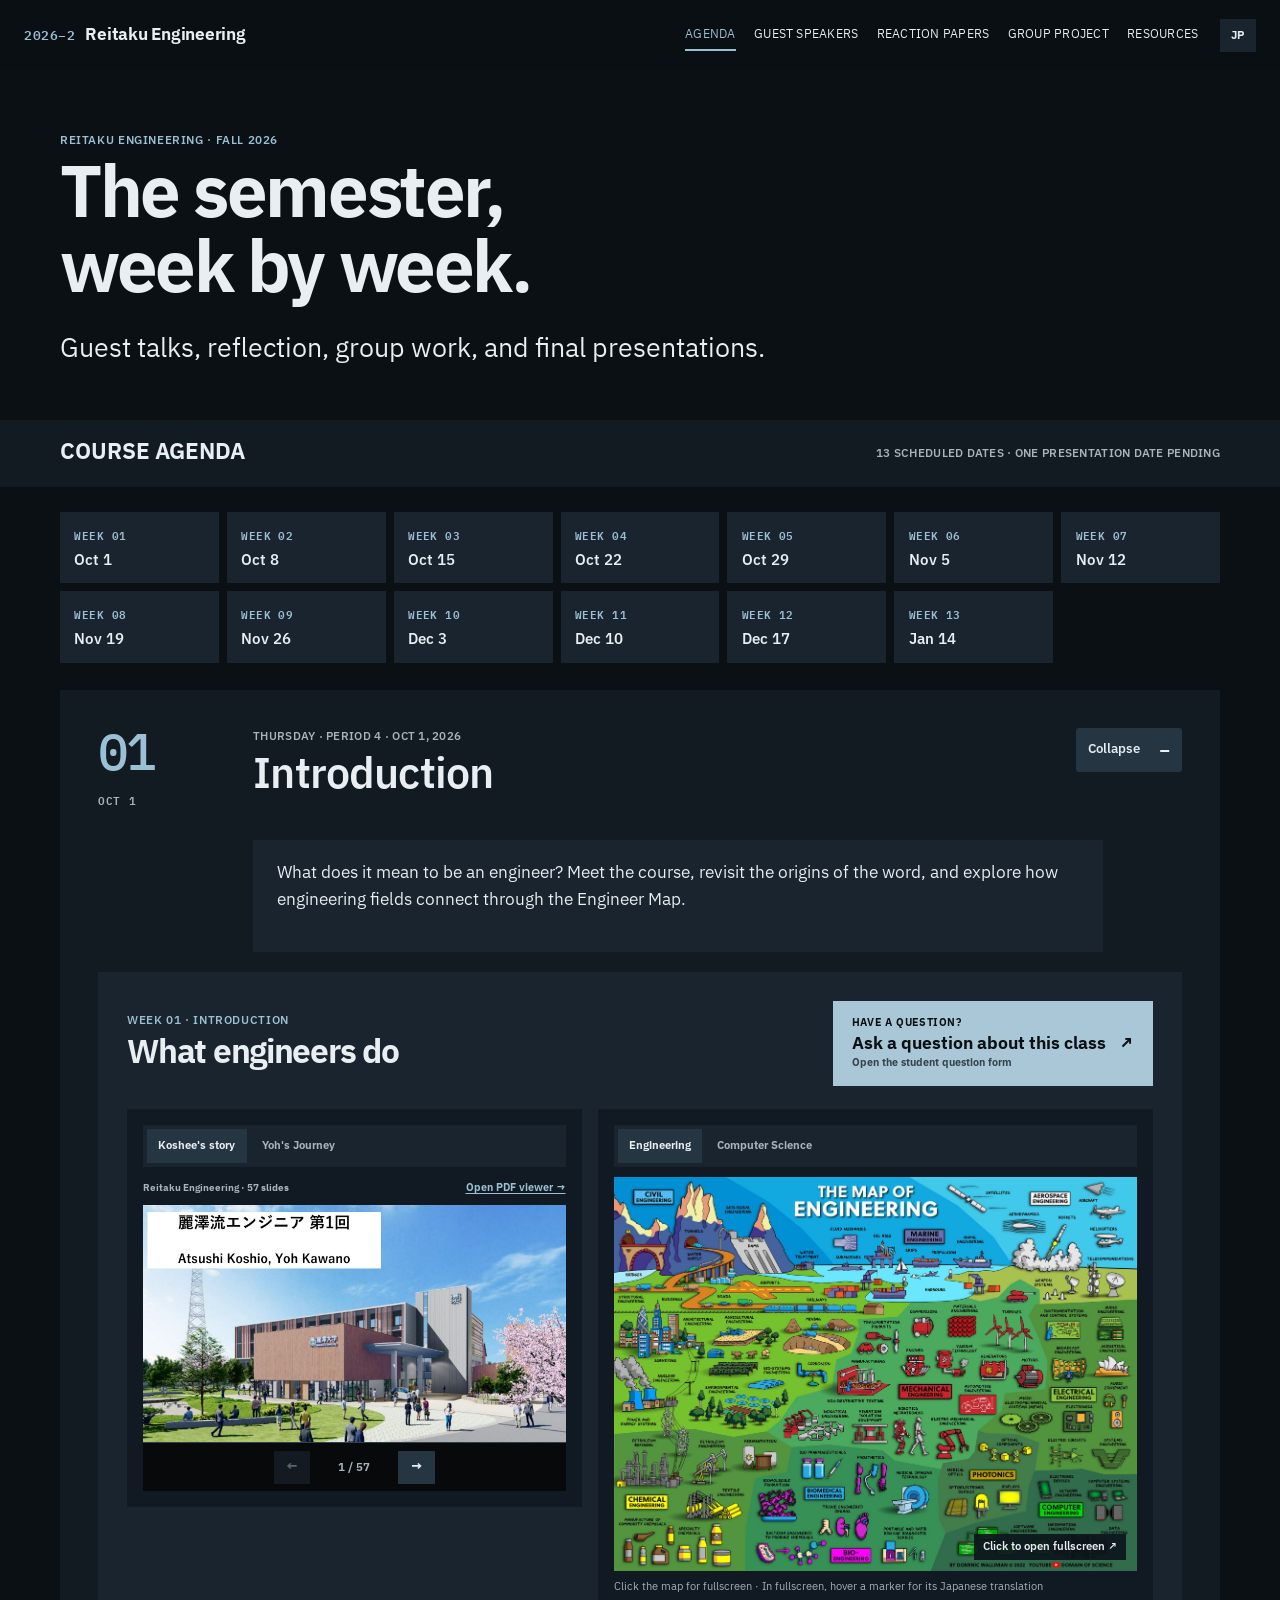
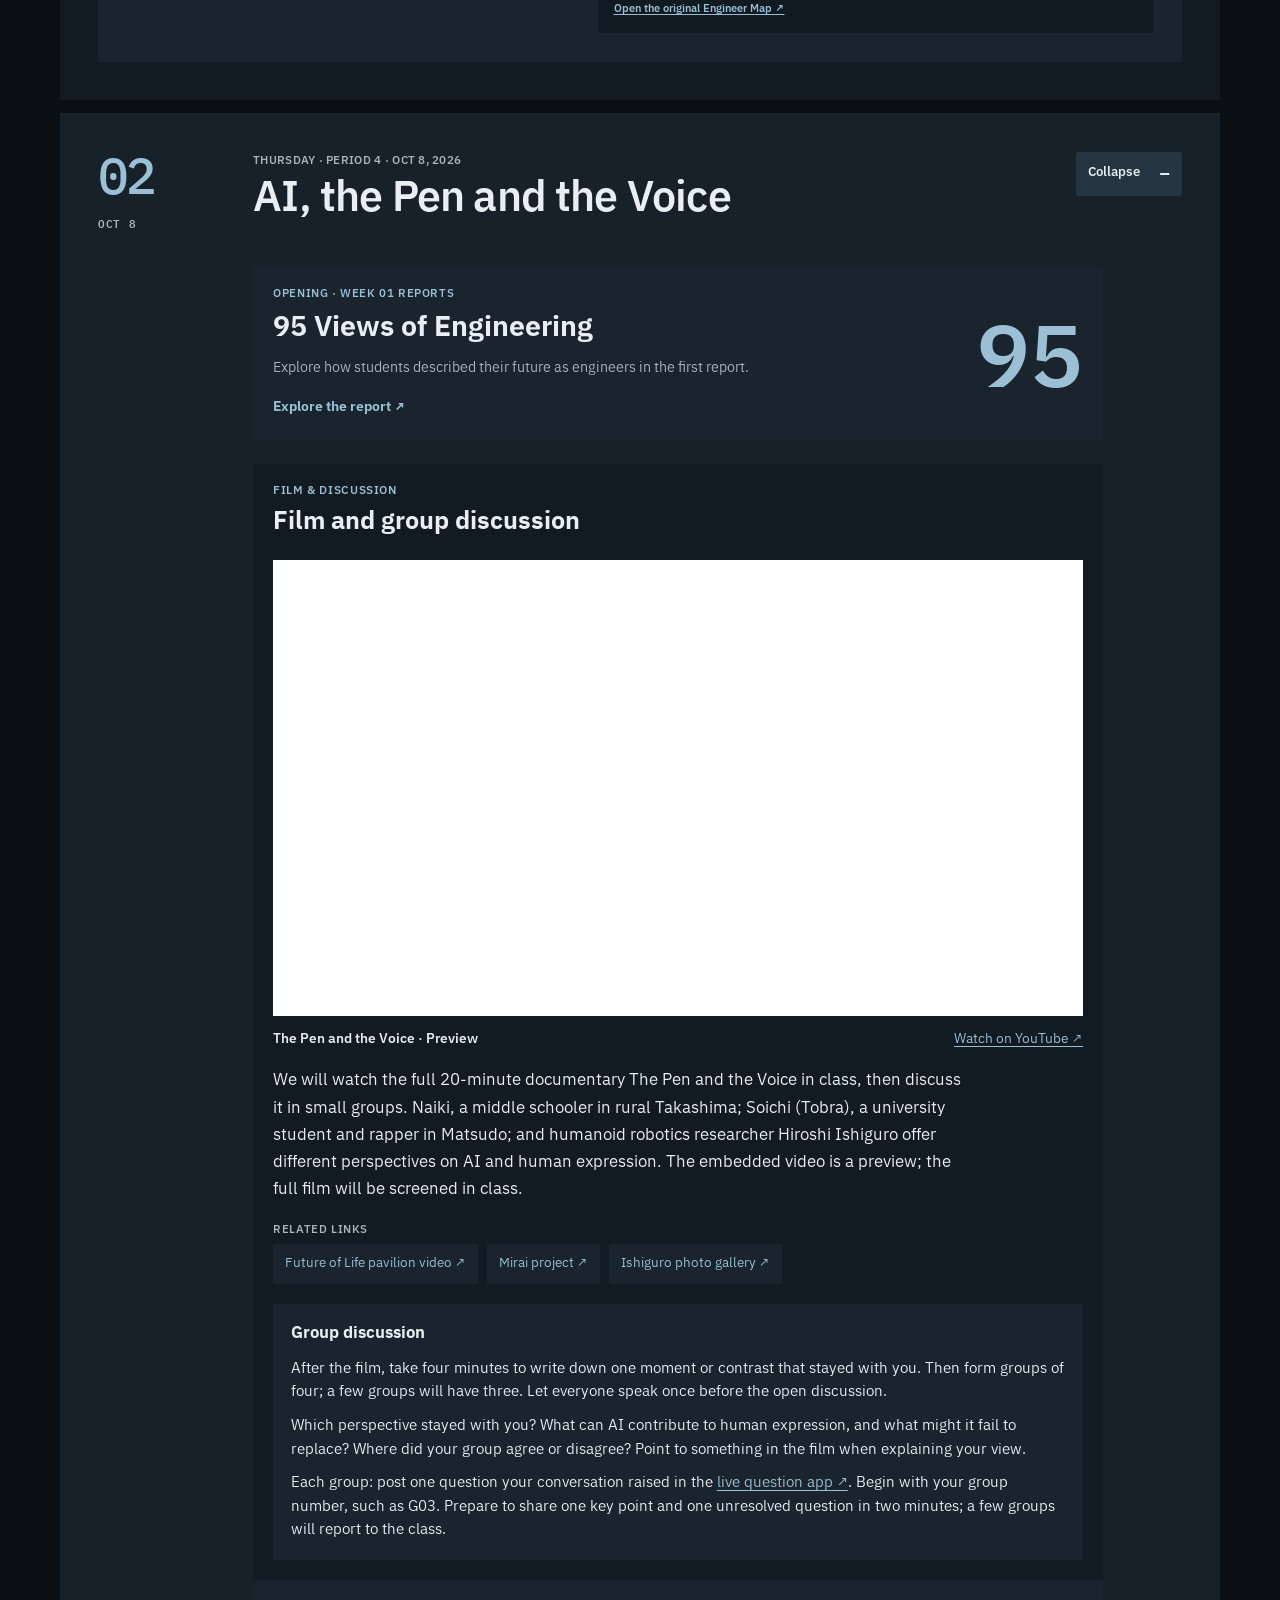
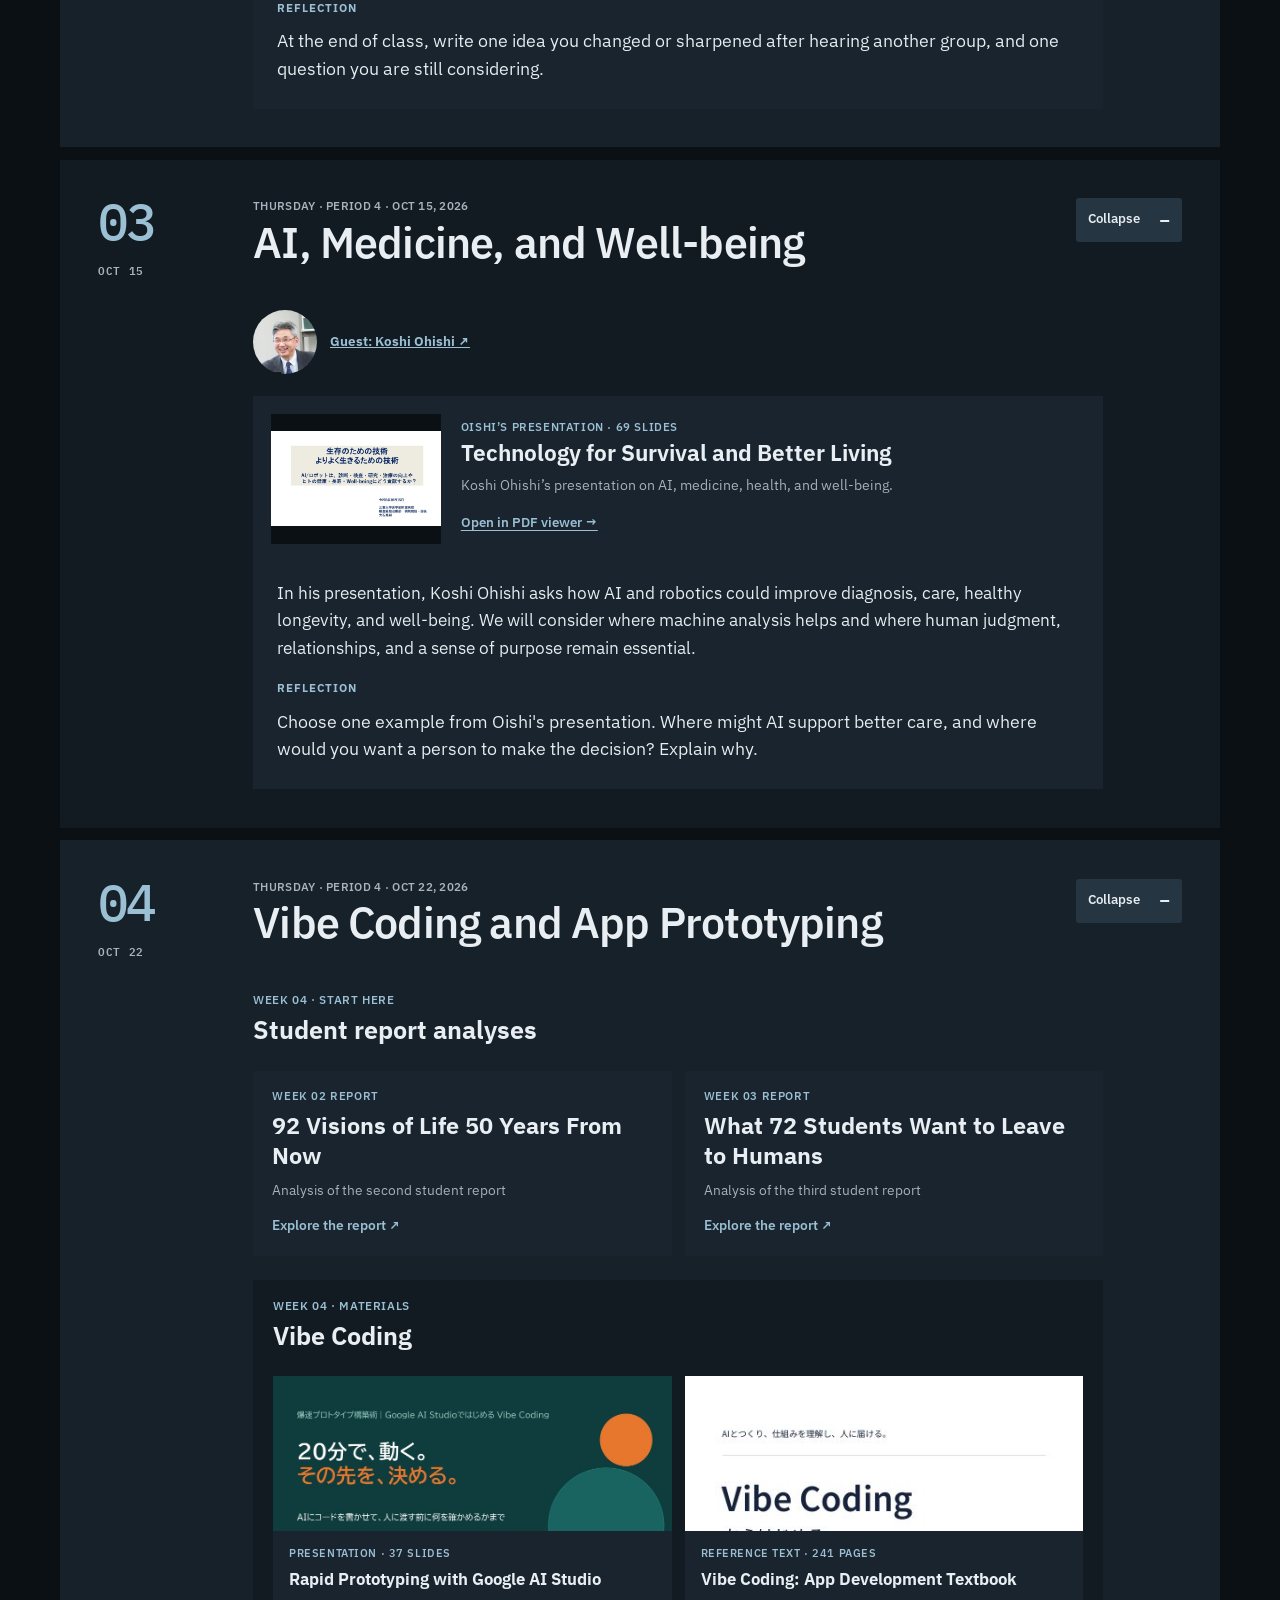
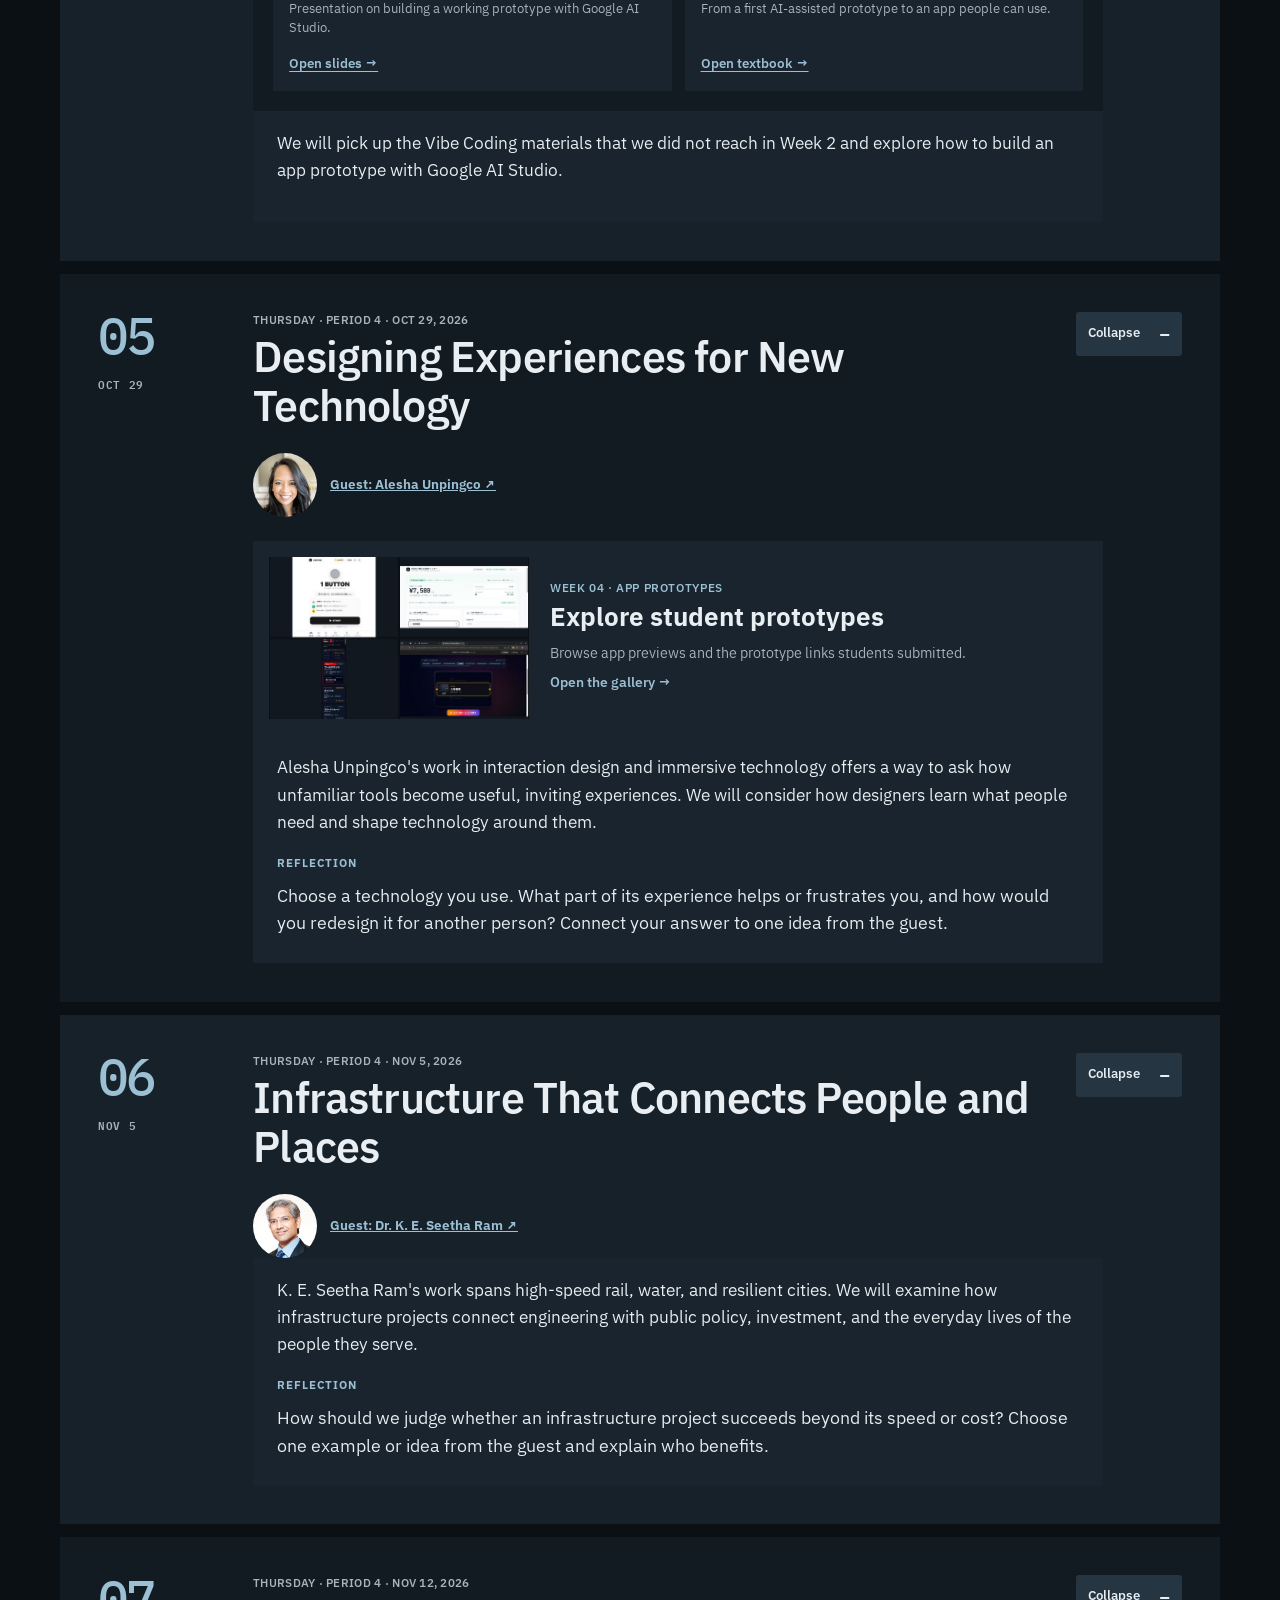
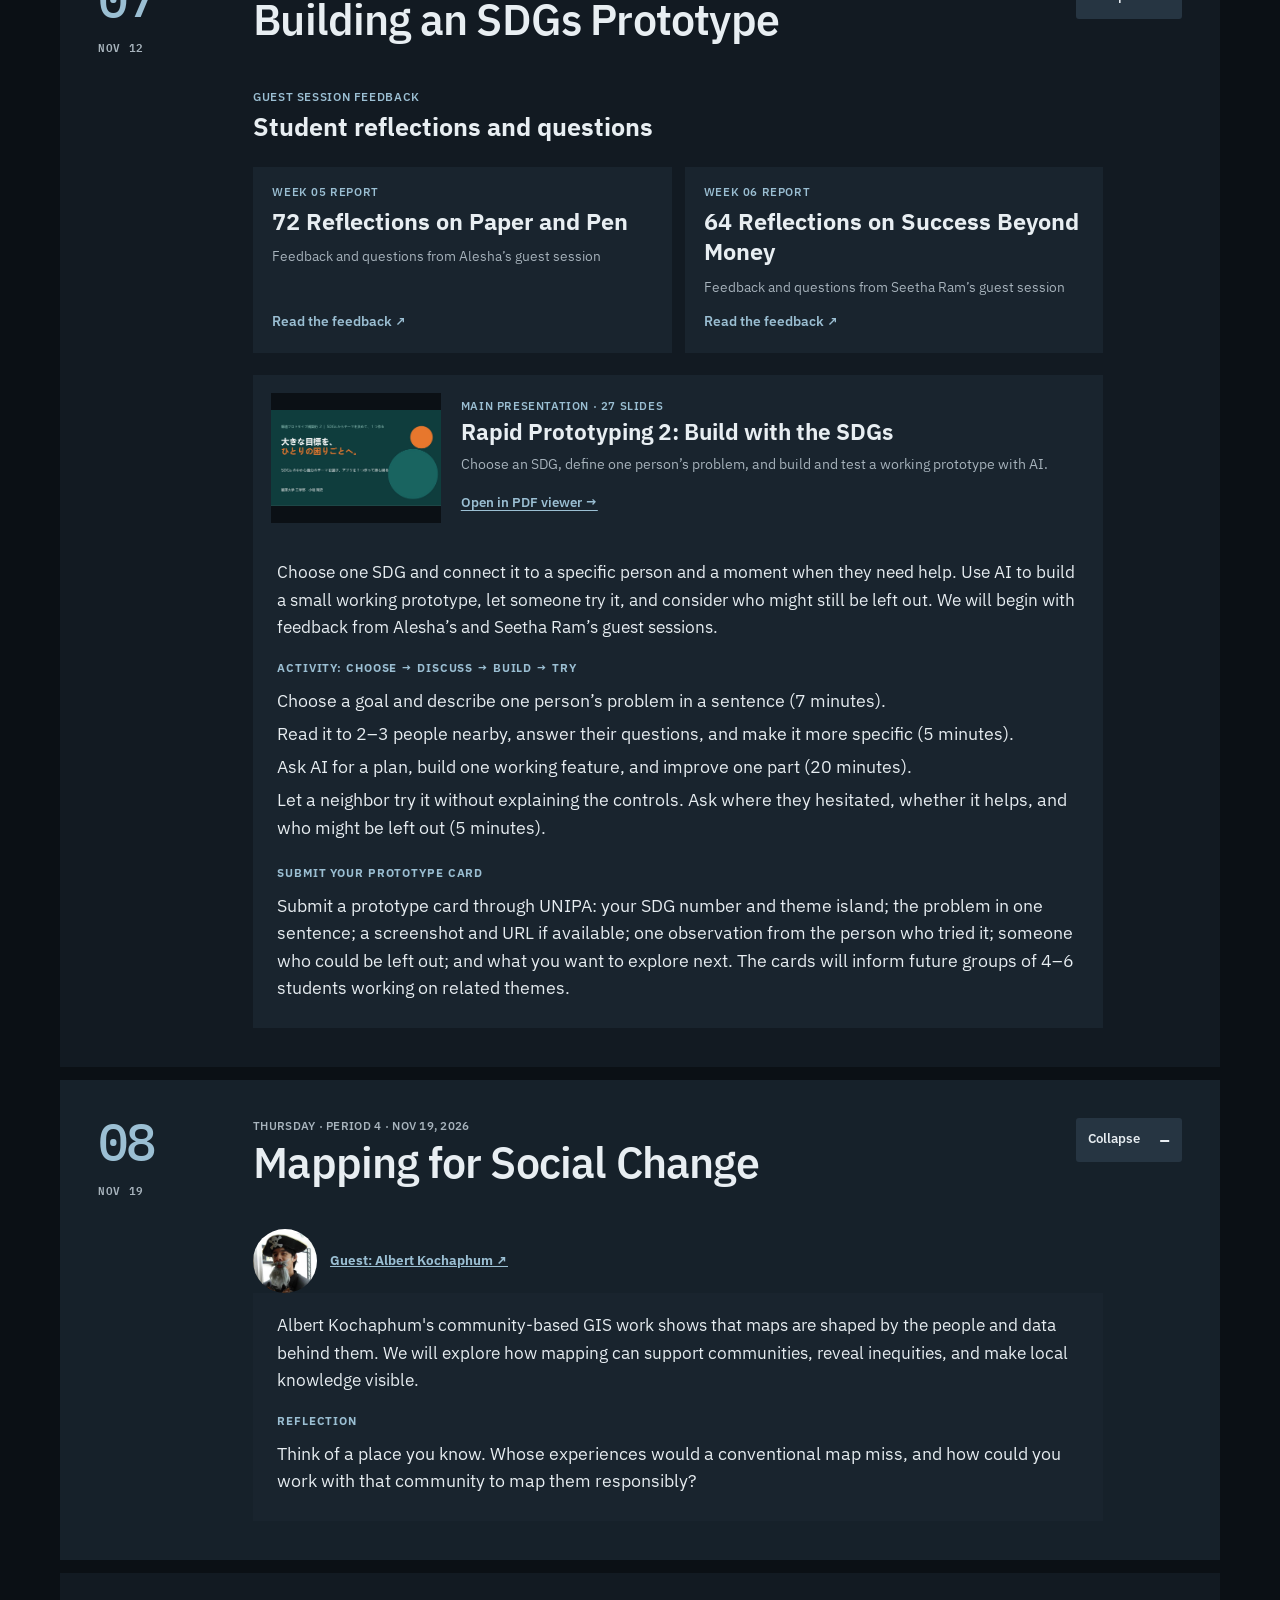
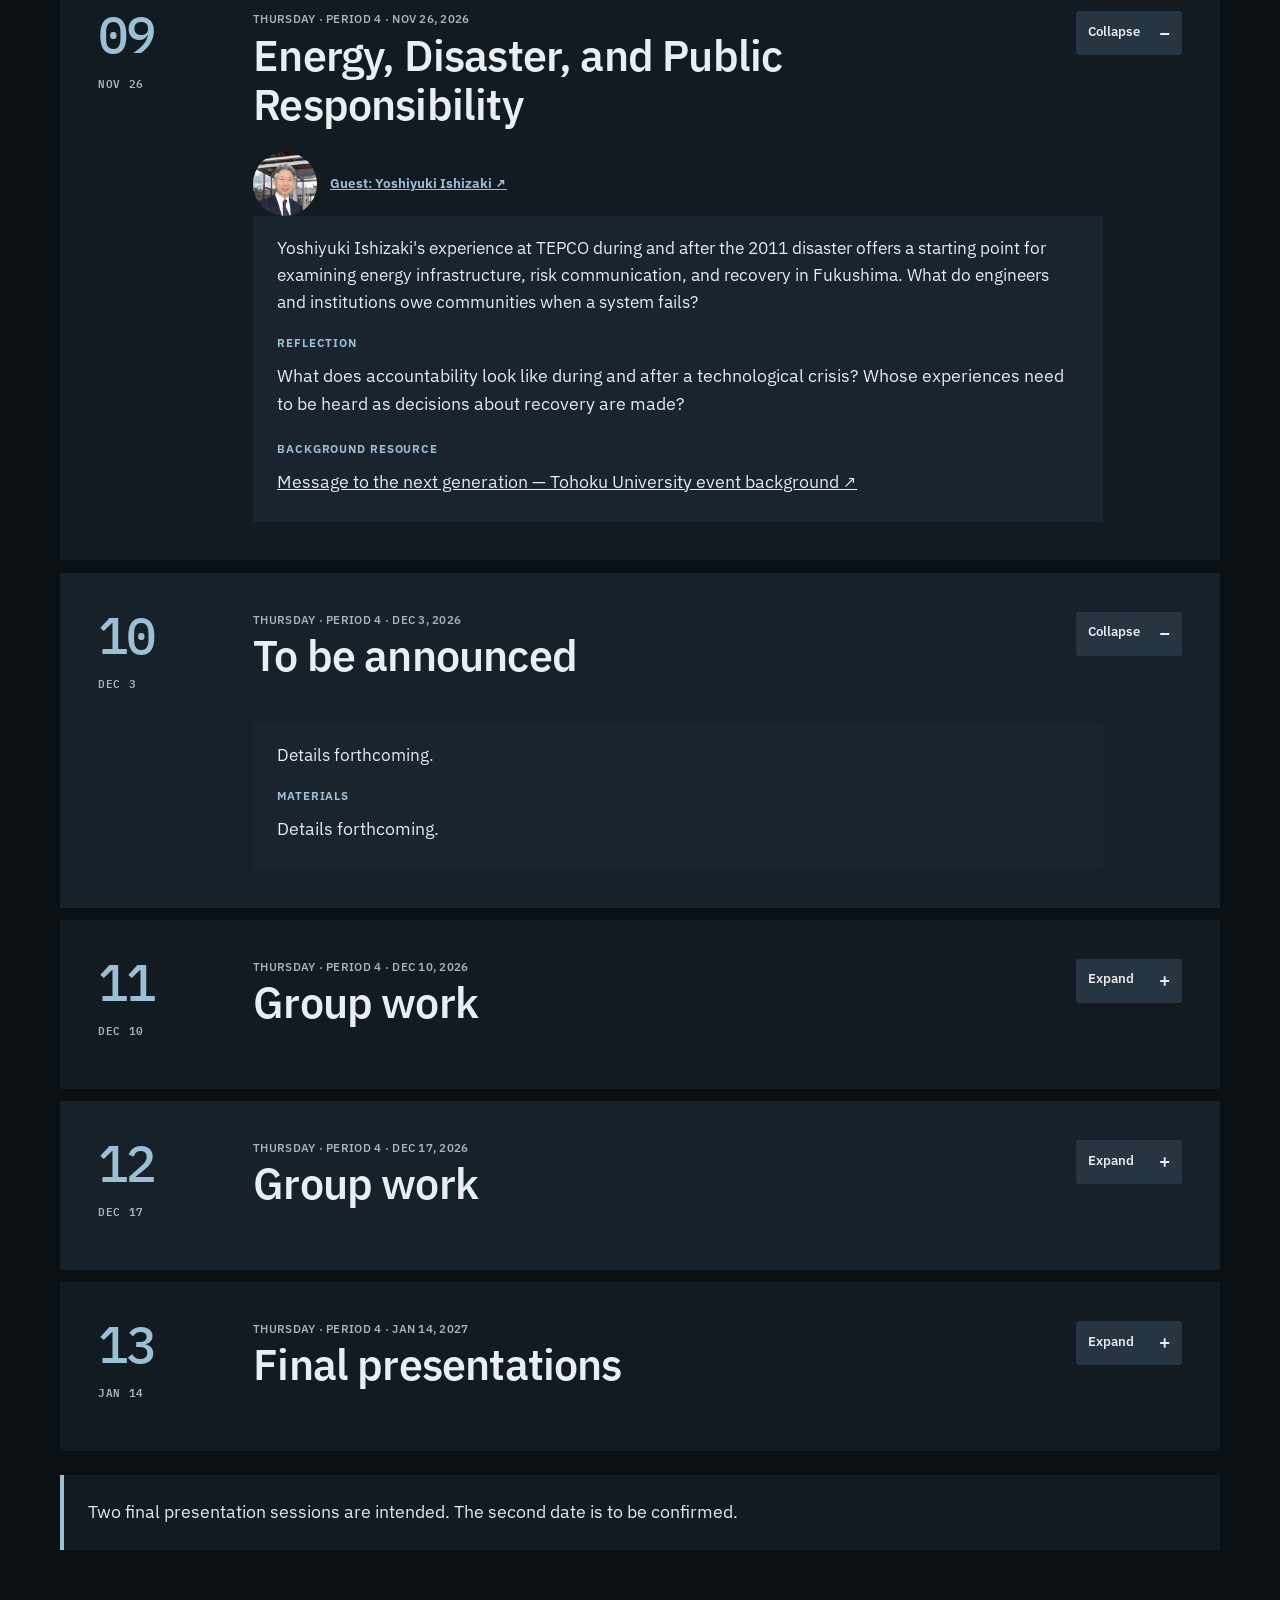
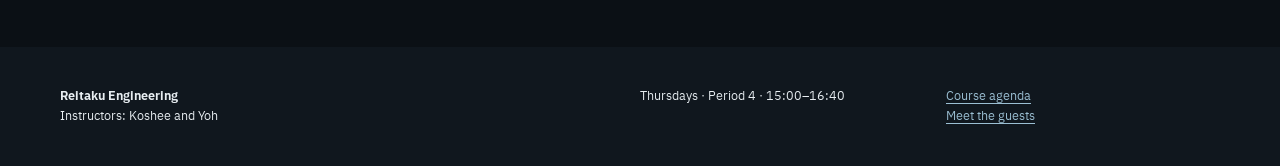
==== commit 473e101e: "Add Week 7 SDGs prototyping lecture and guest feedback" ====
--- a/agenda.html
+++ b/agenda.html
@@ -1 +1 @@
-<!doctype html><html lang="en"><head><meta charset="utf-8"><meta name="viewport" content="width=device-width, initial-scale=1"><meta name="description" content="Fall 2026 Reitaku Engineering course with Koshee and Yoh"><title>Agenda · Reitaku Engineering</title><link rel="icon" href="favicon.svg?v=course-family-20261026" type="image/svg+xml"><link rel="preconnect" href="https://fonts.googleapis.com"><link rel="preconnect" href="https://fonts.gstatic.com" crossorigin><link href="https://fonts.googleapis.com/css2?family=IBM+Plex+Mono:wght@400;500;600&family=IBM+Plex+Sans+JP:wght@400;500;600;700&family=IBM+Plex+Sans:wght@400;500;600;700&display=swap" rel="stylesheet"><link rel="stylesheet" href="assets/styles.css?v=55b4c68"><link rel="stylesheet" href="assets/design.css?v=17"></head><body data-page="agenda"><a class="skip-link" href="#main">Skip to content</a><header class="site-header"><a class="wordmark" href="index.html"><span>2026–2</span> Reitaku Engineering</a><button class="menu-toggle" aria-expanded="false" aria-controls="site-nav" data-ja="メニュー">Menu</button><nav id="site-nav" class="site-nav" aria-label="Course navigation"><a href="agenda.html" data-ja="授業予定">Agenda</a><a href="guests.html" data-ja="ゲスト講師">Guest speakers</a><a href="reactions.html" data-ja="リアクションペーパー">Reaction papers</a><a href="project.html" data-ja="グループ課題">Group project</a><a href="resources.html" data-ja="資料">Resources</a></nav></header><main id="main"><section class="page-hero wrap"><p class="eyebrow" data-ja="麗澤エンジニアリング · 2026年度後期">Reitaku Engineering · Fall 2026</p><h1 data-ja="週ごとの<br>授業予定。">The semester,<br>week by week.</h1><p class="dek" data-ja="ゲスト講演、振り返り、グループワーク、最終発表。">Guest talks, reflection, group work, and final presentations.</p></section><div class="section-band"><div class="wrap"><h2 data-ja="授業予定">COURSE AGENDA</h2><p data-ja="13の日程・もう一回の発表日は未定">13 scheduled dates · one presentation date pending</p></div></div><section class="wrap agenda-week-list" id="agenda-list" aria-live="polite"><p>Loading agenda…</p></section></main><footer class="site-footer"><div class="wrap footer-grid"><p><strong>Reitaku Engineering</strong><br><span data-ja="担当：Koshee・Yoh">Instructors: Koshee and Yoh</span></p><p data-ja="木曜日 · 4限 · 15:00–16:40">Thursdays · Period 4 · 15:00–16:40</p><p><a href="agenda.html" data-ja="授業予定を見る">Course agenda</a><br><a href="guests.html" data-ja="ゲスト講師を見る">Meet the guests</a></p></div></footer><script src="assets/site.js?v=week5-gallery-20261028"></script></body></html>+<!doctype html><html lang="en"><head><meta charset="utf-8"><meta name="viewport" content="width=device-width, initial-scale=1"><meta name="description" content="Fall 2026 Reitaku Engineering course with Koshee and Yoh"><title>Agenda · Reitaku Engineering</title><link rel="icon" href="favicon.svg?v=course-family-20261026" type="image/svg+xml"><link rel="preconnect" href="https://fonts.googleapis.com"><link rel="preconnect" href="https://fonts.gstatic.com" crossorigin><link href="https://fonts.googleapis.com/css2?family=IBM+Plex+Mono:wght@400;500;600&family=IBM+Plex+Sans+JP:wght@400;500;600;700&family=IBM+Plex+Sans:wght@400;500;600;700&display=swap" rel="stylesheet"><link rel="stylesheet" href="assets/styles.css?v=55b4c68"><link rel="stylesheet" href="assets/design.css?v=17"></head><body data-page="agenda"><a class="skip-link" href="#main">Skip to content</a><header class="site-header"><a class="wordmark" href="index.html"><span>2026–2</span> Reitaku Engineering</a><button class="menu-toggle" aria-expanded="false" aria-controls="site-nav" data-ja="メニュー">Menu</button><nav id="site-nav" class="site-nav" aria-label="Course navigation"><a href="agenda.html" data-ja="授業予定">Agenda</a><a href="guests.html" data-ja="ゲスト講師">Guest speakers</a><a href="reactions.html" data-ja="リアクションペーパー">Reaction papers</a><a href="project.html" data-ja="グループ課題">Group project</a><a href="resources.html" data-ja="資料">Resources</a></nav></header><main id="main"><section class="page-hero wrap"><p class="eyebrow" data-ja="麗澤エンジニアリング · 2026年度後期">Reitaku Engineering · Fall 2026</p><h1 data-ja="週ごとの<br>授業予定。">The semester,<br>week by week.</h1><p class="dek" data-ja="ゲスト講演、振り返り、グループワーク、最終発表。">Guest talks, reflection, group work, and final presentations.</p></section><div class="section-band"><div class="wrap"><h2 data-ja="授業予定">COURSE AGENDA</h2><p data-ja="13の日程・もう一回の発表日は未定">13 scheduled dates · one presentation date pending</p></div></div><section class="wrap agenda-week-list" id="agenda-list" aria-live="polite"><p>Loading agenda…</p></section></main><footer class="site-footer"><div class="wrap footer-grid"><p><strong>Reitaku Engineering</strong><br><span data-ja="担当：Koshee・Yoh">Instructors: Koshee and Yoh</span></p><p data-ja="木曜日 · 4限 · 15:00–16:40">Thursdays · Period 4 · 15:00–16:40</p><p><a href="agenda.html" data-ja="授業予定を見る">Course agenda</a><br><a href="guests.html" data-ja="ゲスト講師を見る">Meet the guests</a></p></div></footer><script src="assets/site.js?v=week07-20261112"></script></body></html>
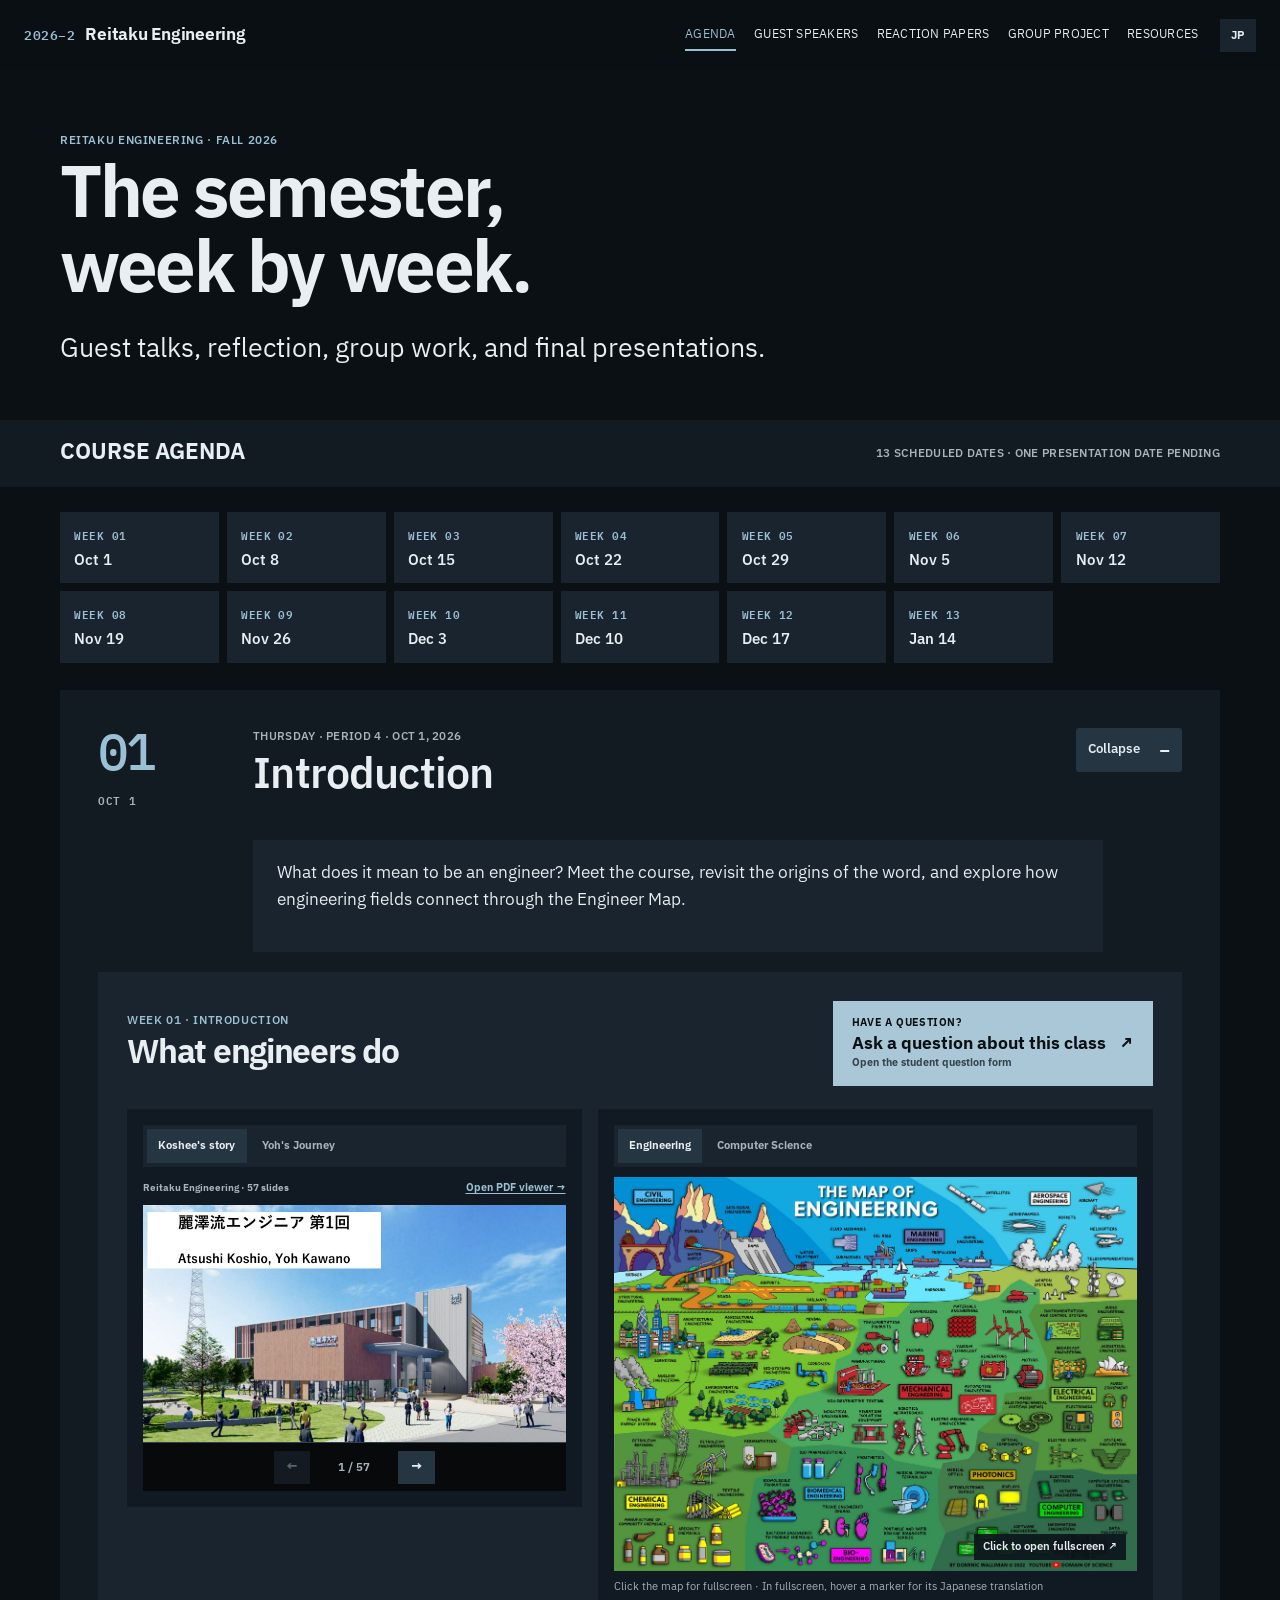
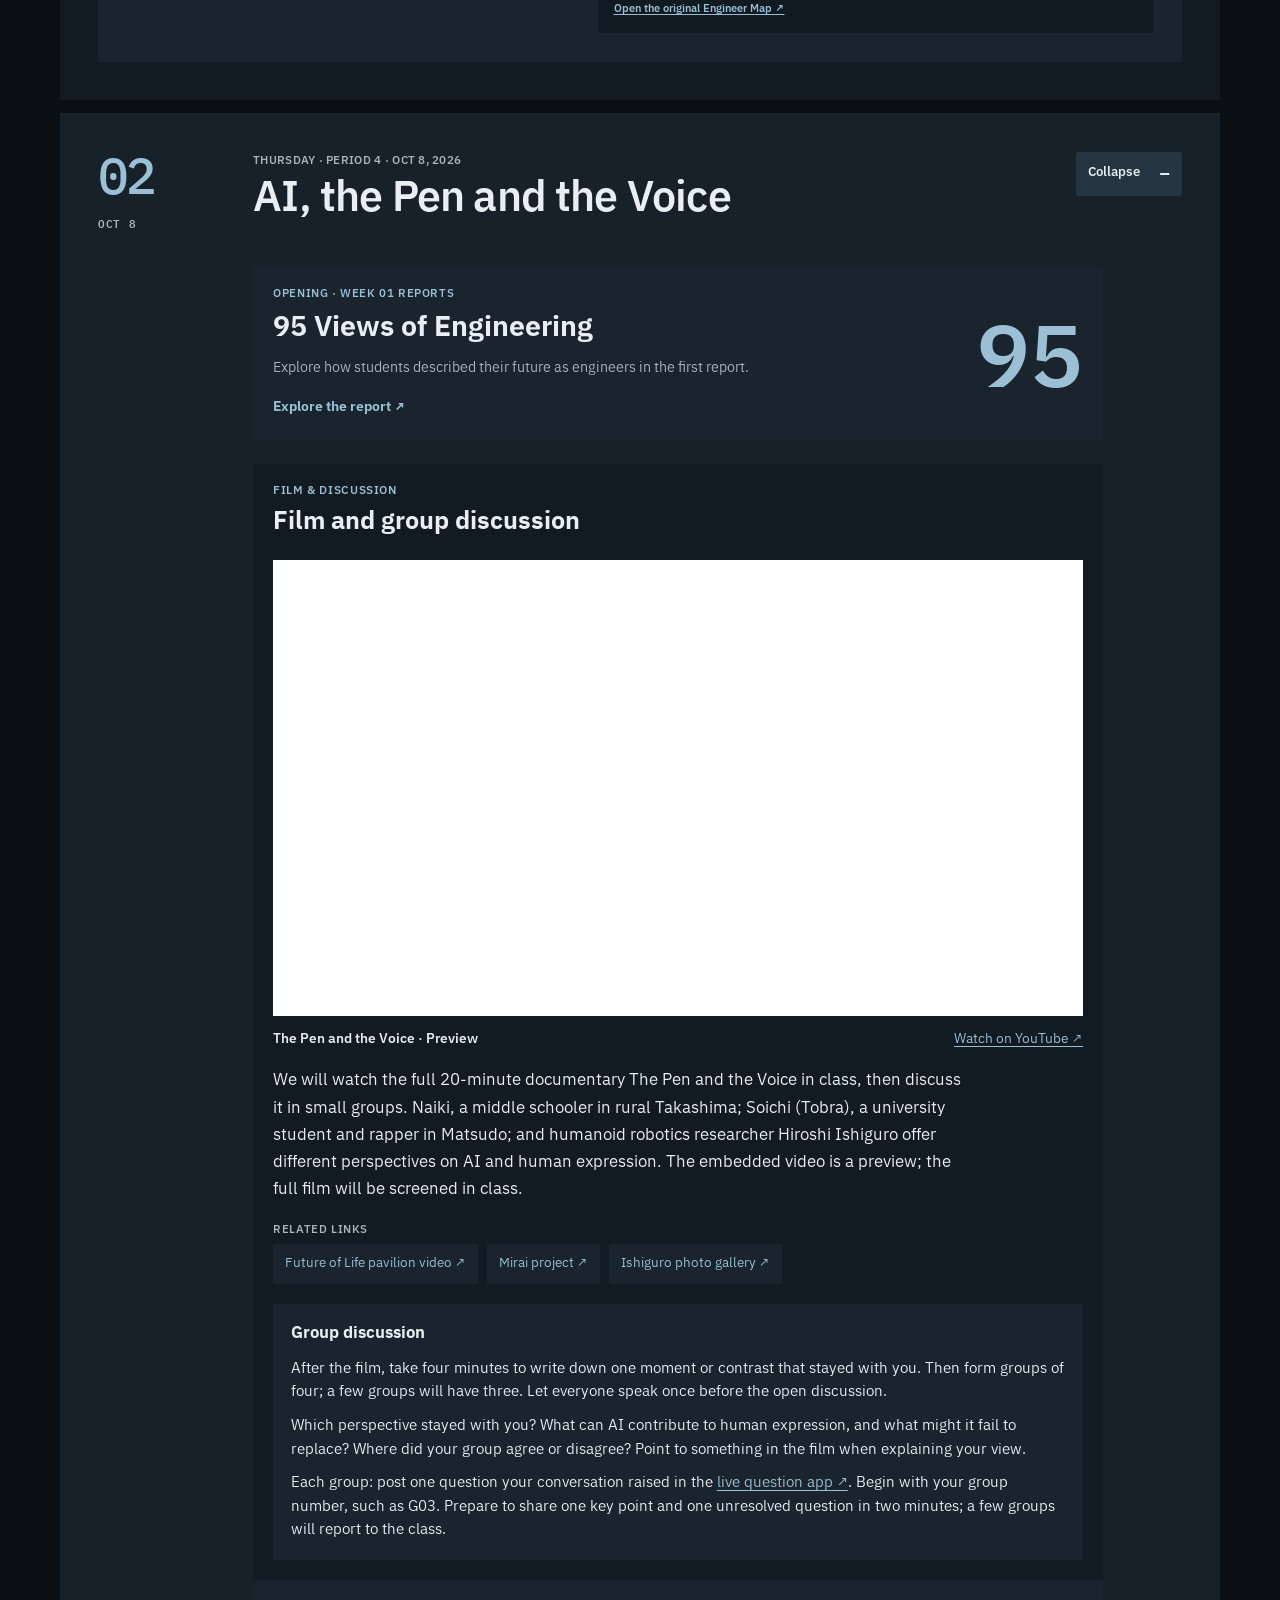
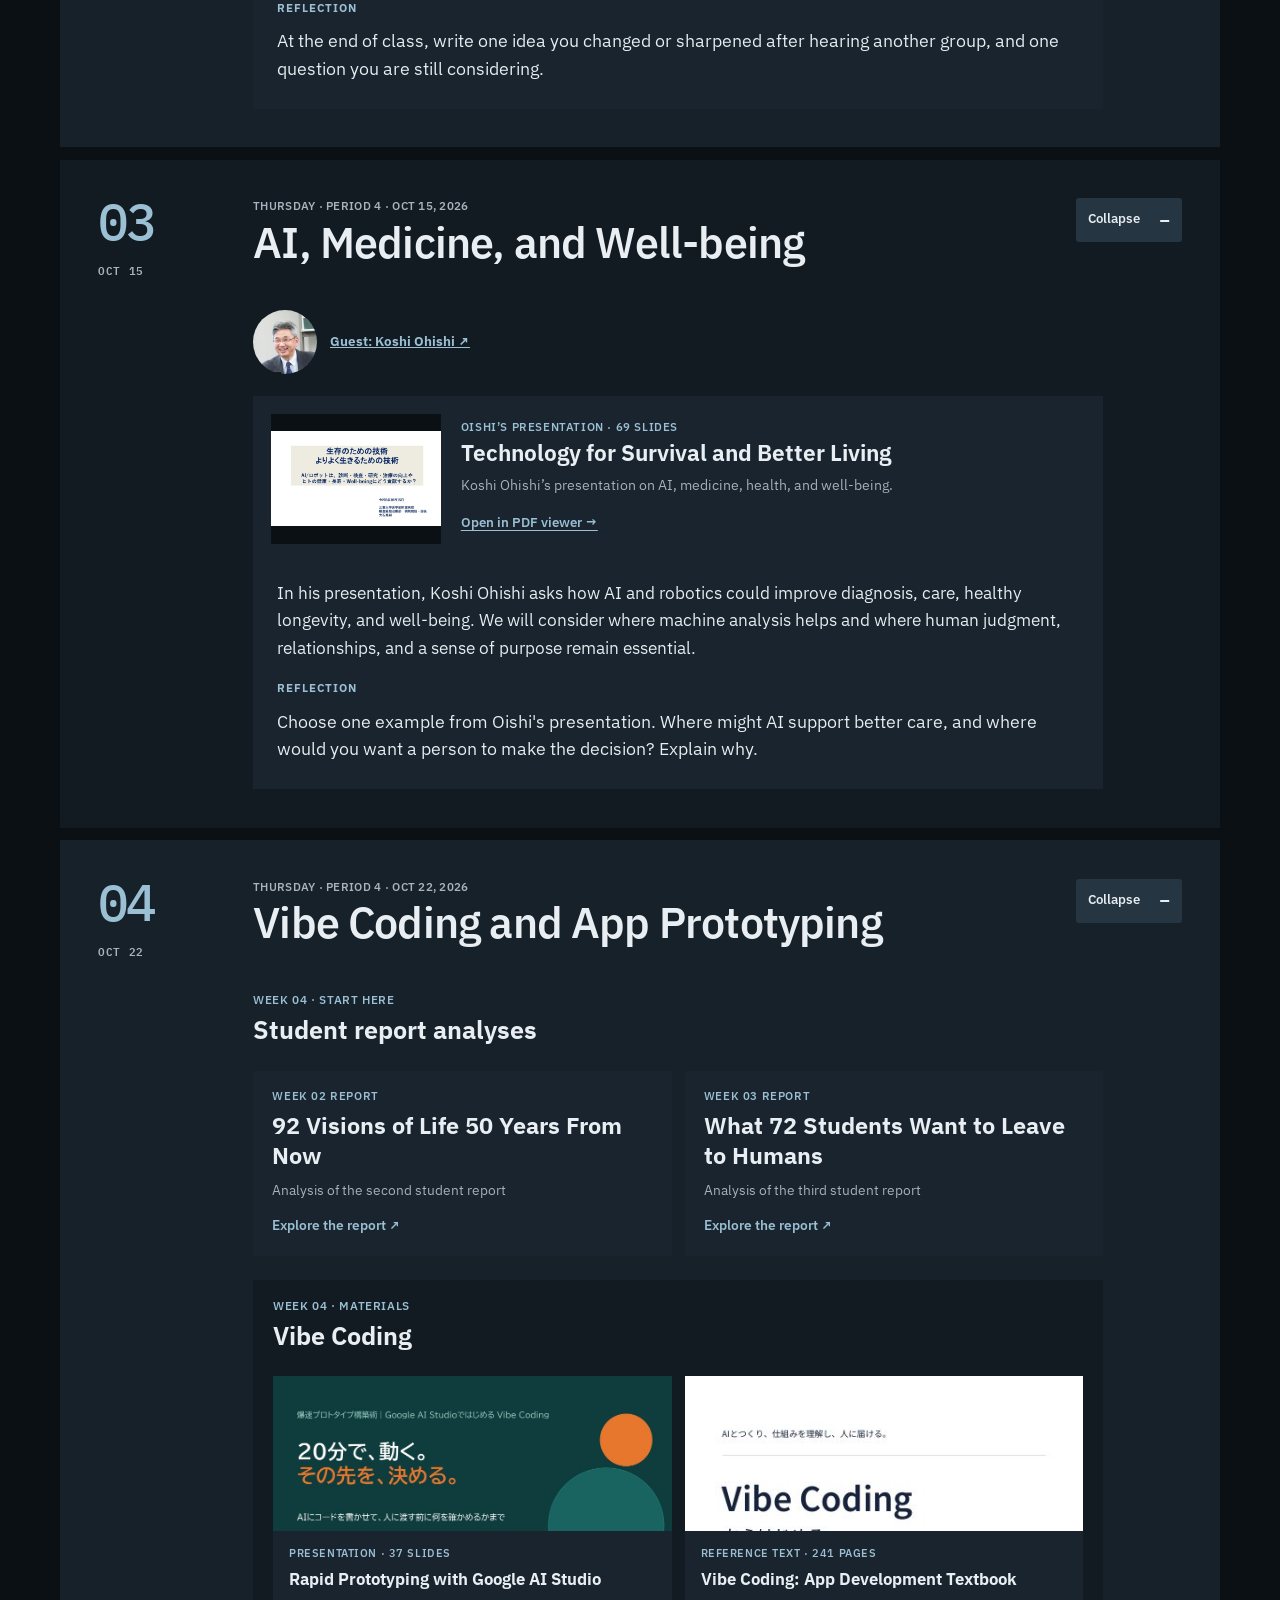
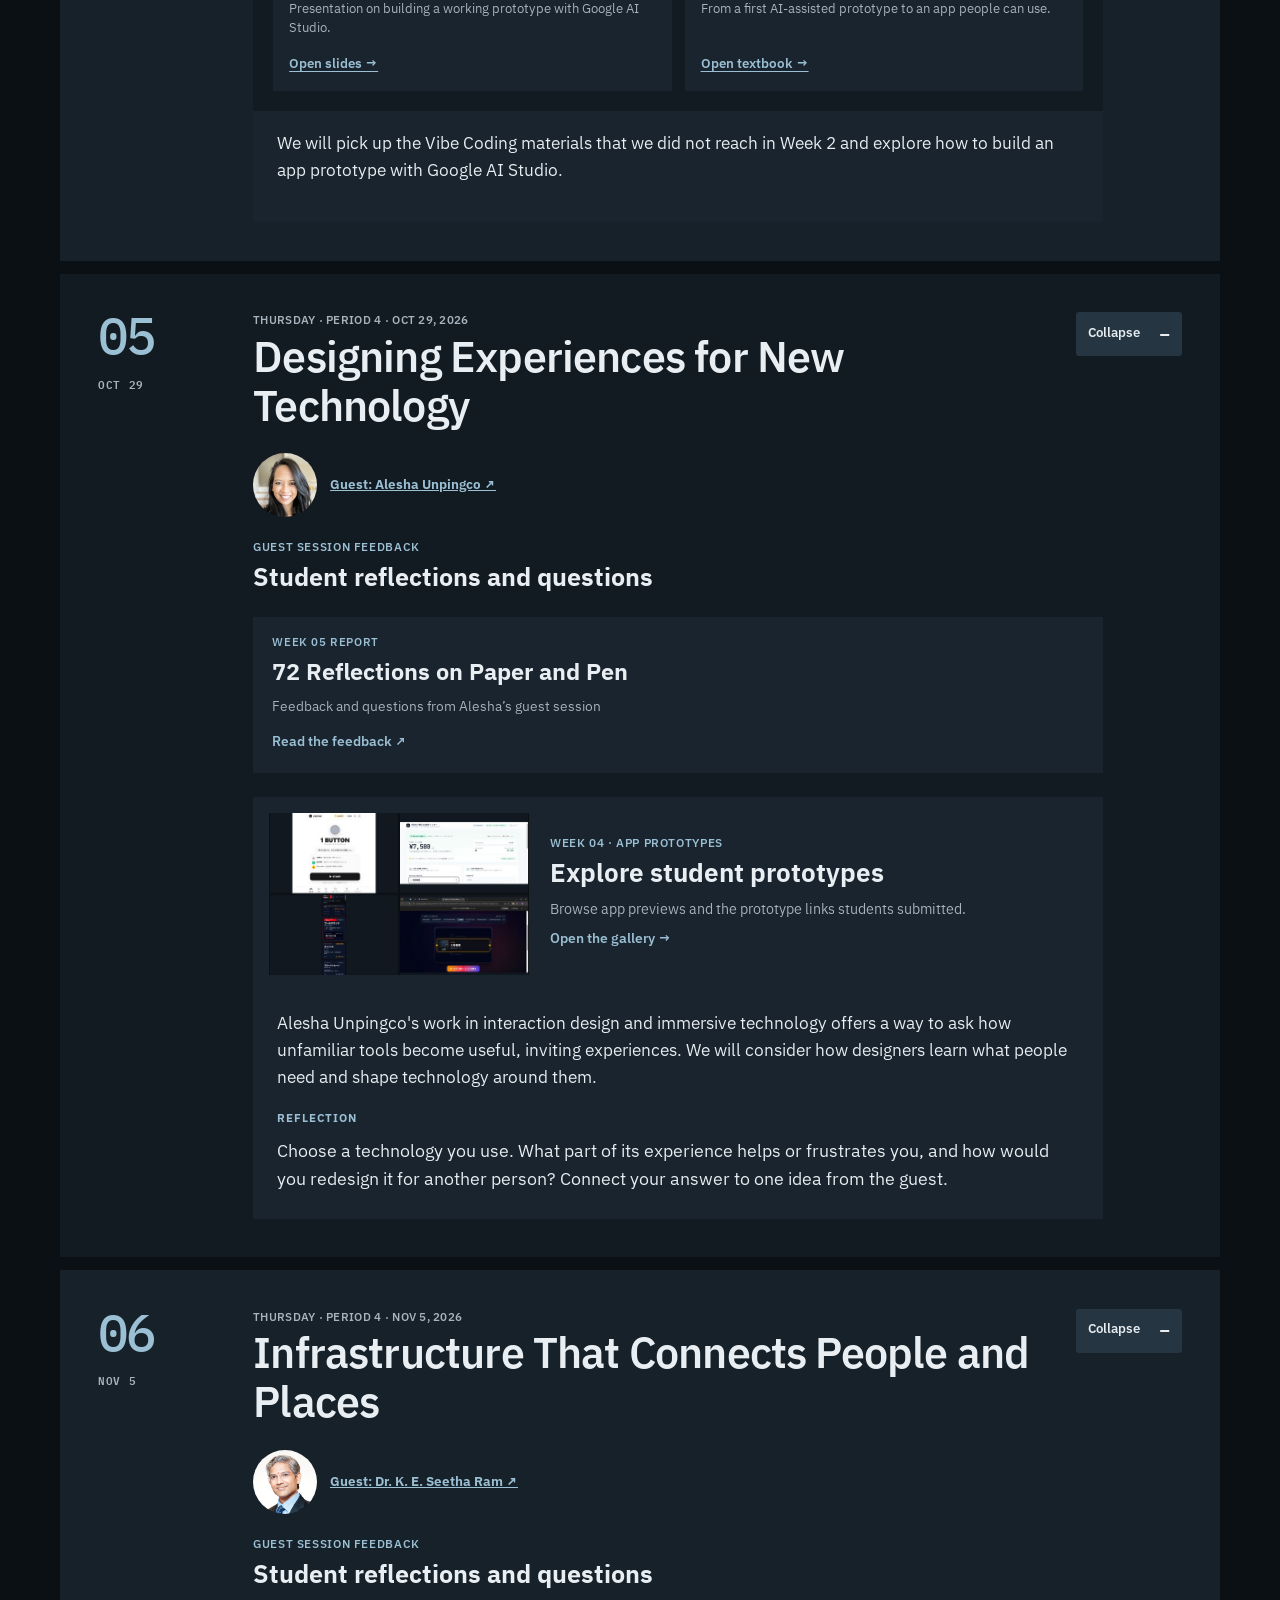
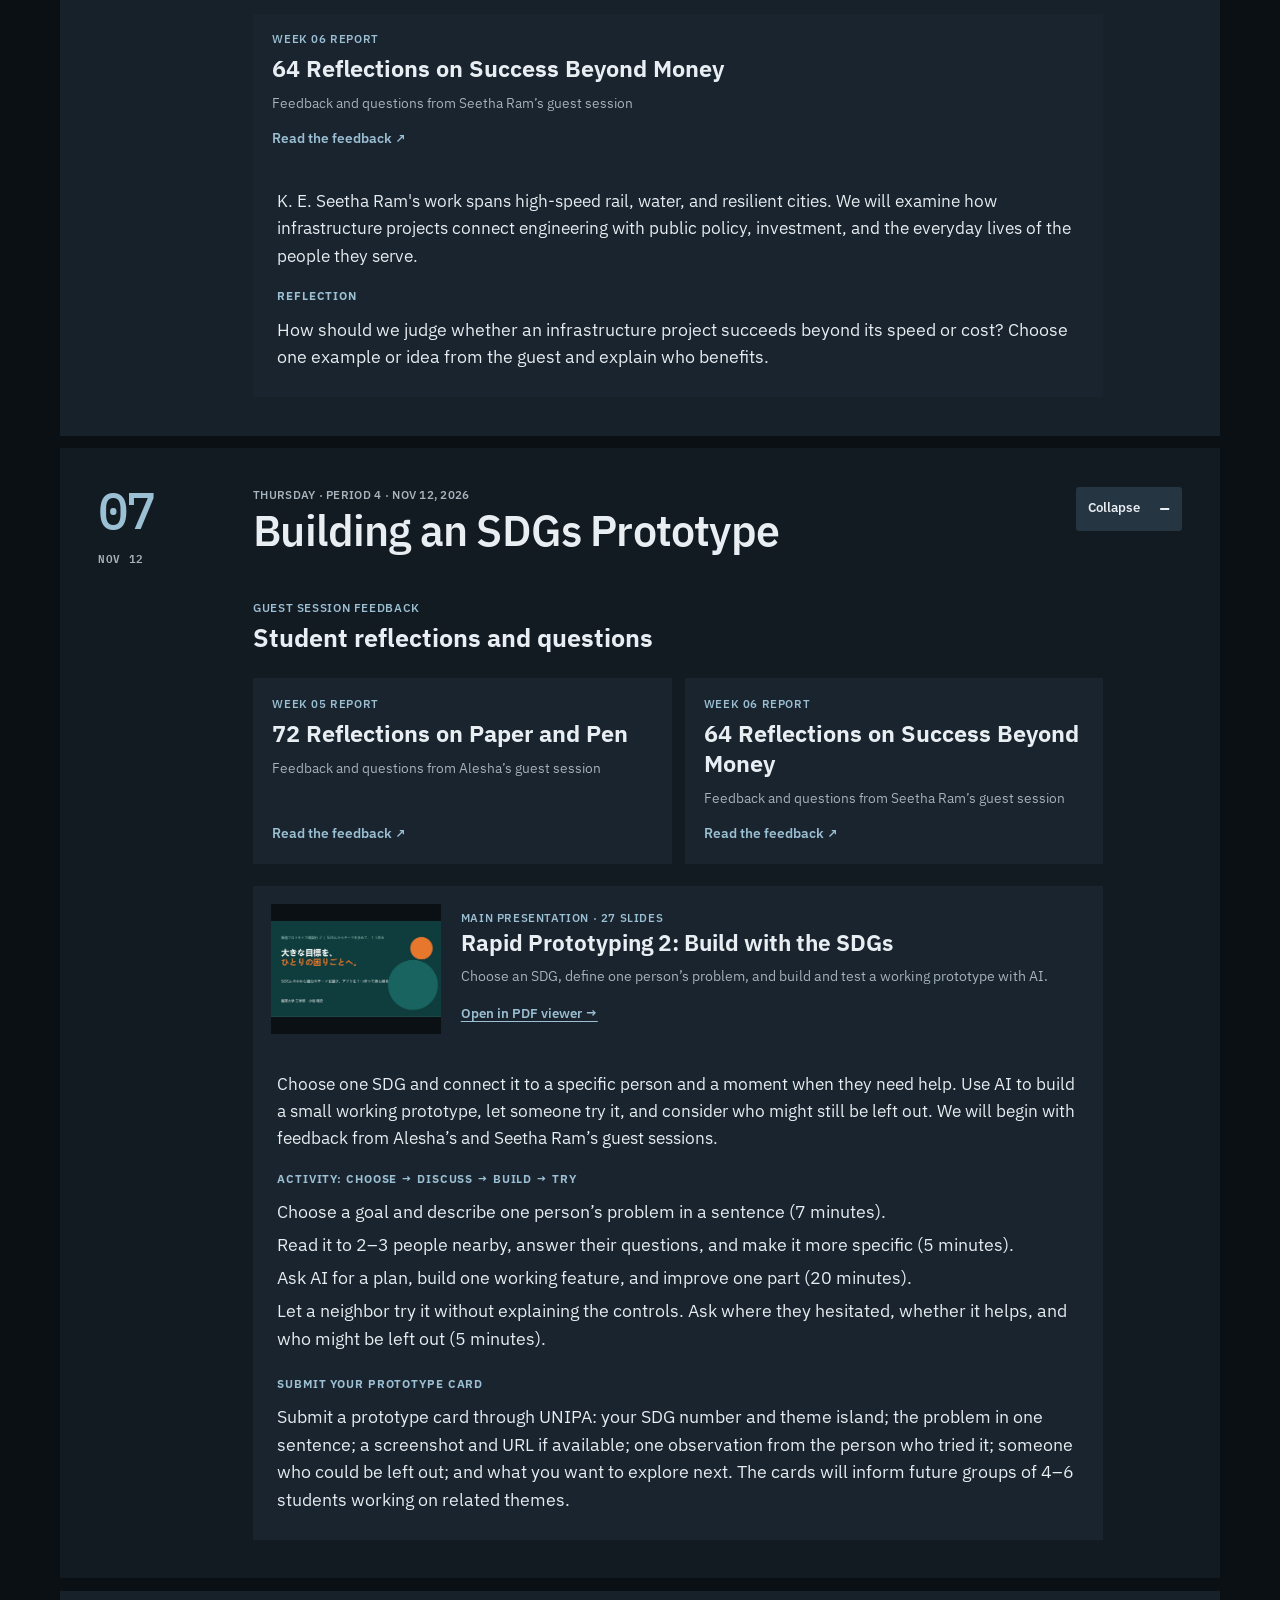
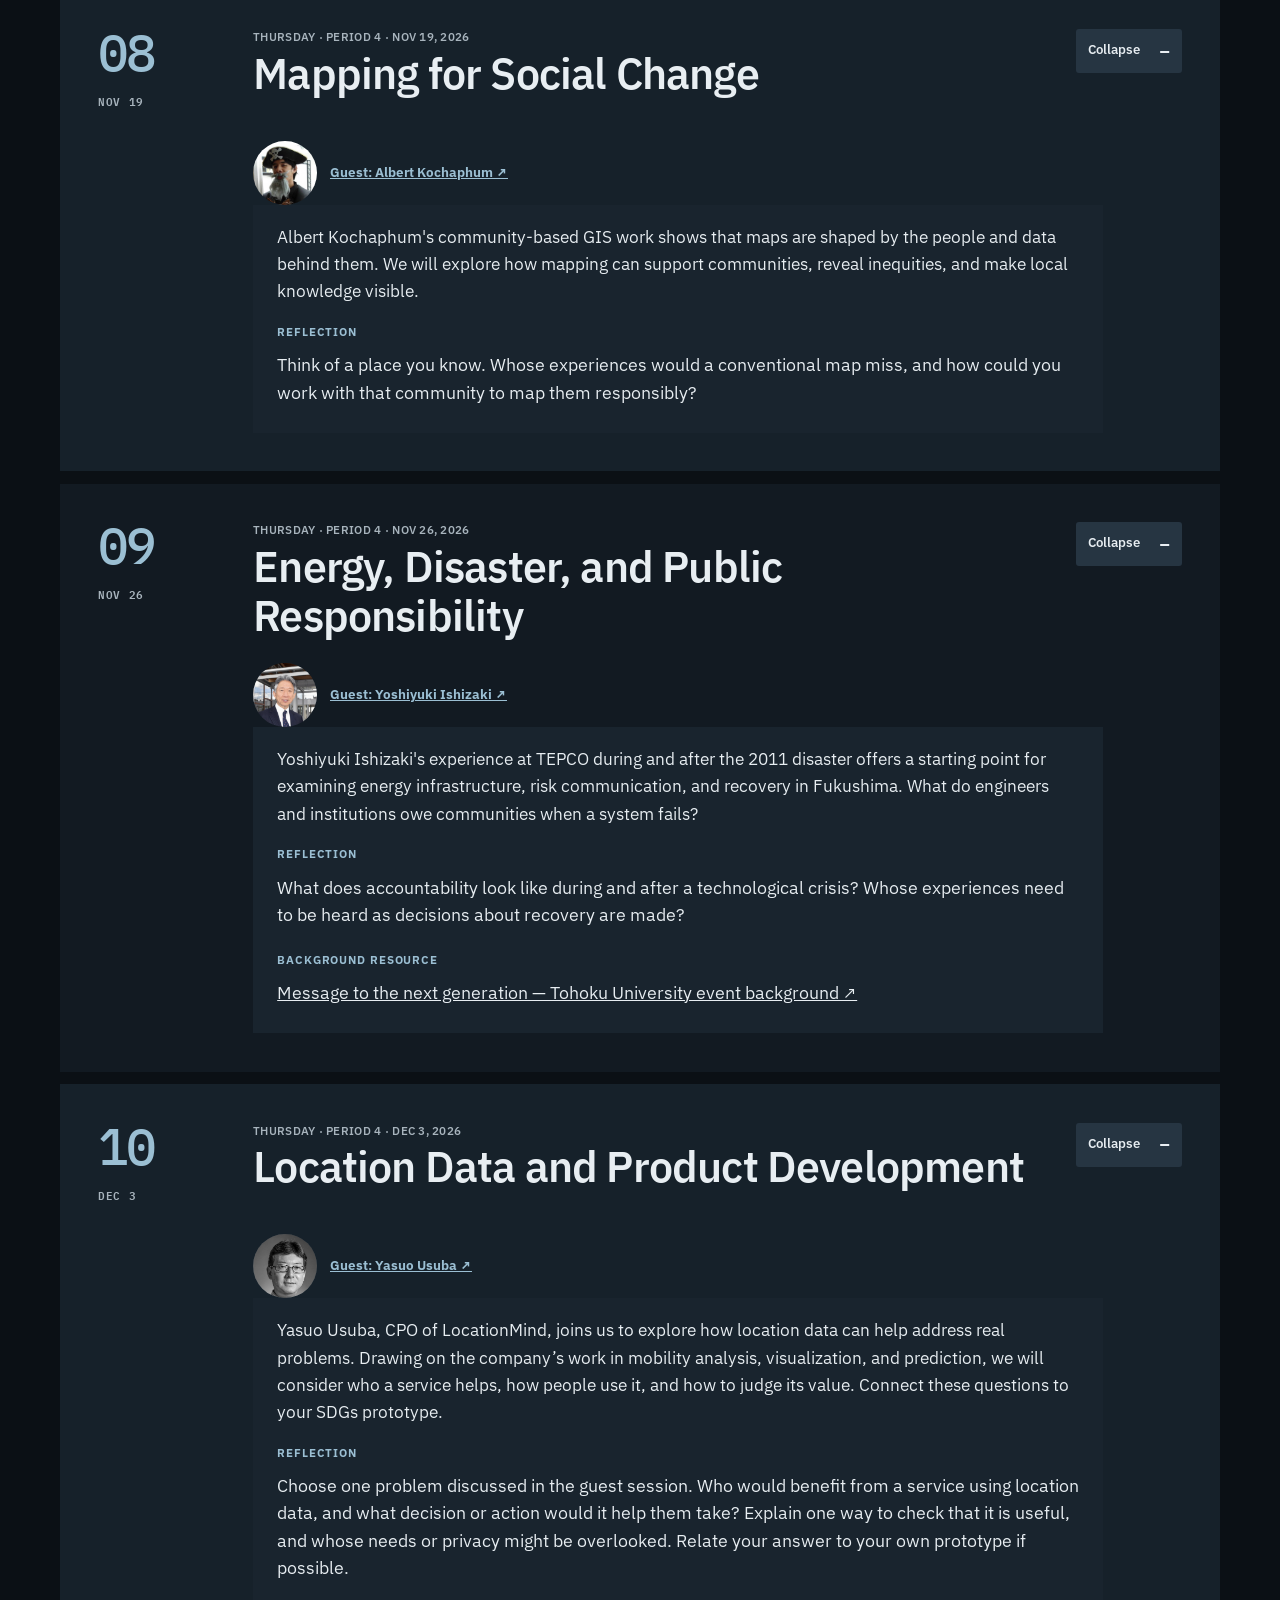
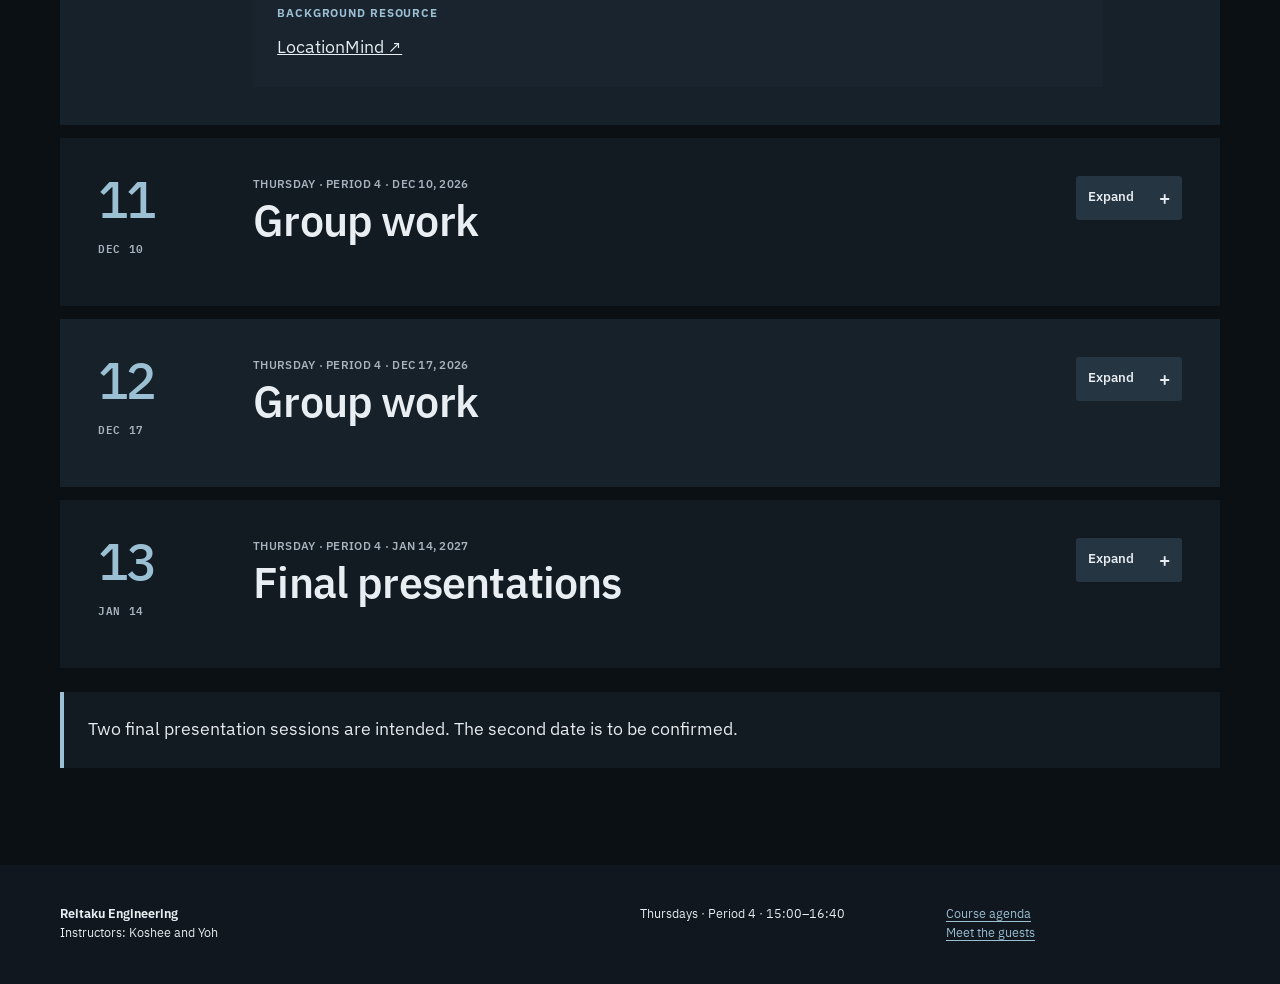
==== commit b9314d31: "Add Yasuo Usuba guest session and per-lecture feedback links" ====
--- a/agenda.html
+++ b/agenda.html
@@ -1 +1 @@
-<!doctype html><html lang="en"><head><meta charset="utf-8"><meta name="viewport" content="width=device-width, initial-scale=1"><meta name="description" content="Fall 2026 Reitaku Engineering course with Koshee and Yoh"><title>Agenda · Reitaku Engineering</title><link rel="icon" href="favicon.svg?v=course-family-20261026" type="image/svg+xml"><link rel="preconnect" href="https://fonts.googleapis.com"><link rel="preconnect" href="https://fonts.gstatic.com" crossorigin><link href="https://fonts.googleapis.com/css2?family=IBM+Plex+Mono:wght@400;500;600&family=IBM+Plex+Sans+JP:wght@400;500;600;700&family=IBM+Plex+Sans:wght@400;500;600;700&display=swap" rel="stylesheet"><link rel="stylesheet" href="assets/styles.css?v=55b4c68"><link rel="stylesheet" href="assets/design.css?v=17"></head><body data-page="agenda"><a class="skip-link" href="#main">Skip to content</a><header class="site-header"><a class="wordmark" href="index.html"><span>2026–2</span> Reitaku Engineering</a><button class="menu-toggle" aria-expanded="false" aria-controls="site-nav" data-ja="メニュー">Menu</button><nav id="site-nav" class="site-nav" aria-label="Course navigation"><a href="agenda.html" data-ja="授業予定">Agenda</a><a href="guests.html" data-ja="ゲスト講師">Guest speakers</a><a href="reactions.html" data-ja="リアクションペーパー">Reaction papers</a><a href="project.html" data-ja="グループ課題">Group project</a><a href="resources.html" data-ja="資料">Resources</a></nav></header><main id="main"><section class="page-hero wrap"><p class="eyebrow" data-ja="麗澤エンジニアリング · 2026年度後期">Reitaku Engineering · Fall 2026</p><h1 data-ja="週ごとの<br>授業予定。">The semester,<br>week by week.</h1><p class="dek" data-ja="ゲスト講演、振り返り、グループワーク、最終発表。">Guest talks, reflection, group work, and final presentations.</p></section><div class="section-band"><div class="wrap"><h2 data-ja="授業予定">COURSE AGENDA</h2><p data-ja="13の日程・もう一回の発表日は未定">13 scheduled dates · one presentation date pending</p></div></div><section class="wrap agenda-week-list" id="agenda-list" aria-live="polite"><p>Loading agenda…</p></section></main><footer class="site-footer"><div class="wrap footer-grid"><p><strong>Reitaku Engineering</strong><br><span data-ja="担当：Koshee・Yoh">Instructors: Koshee and Yoh</span></p><p data-ja="木曜日 · 4限 · 15:00–16:40">Thursdays · Period 4 · 15:00–16:40</p><p><a href="agenda.html" data-ja="授業予定を見る">Course agenda</a><br><a href="guests.html" data-ja="ゲスト講師を見る">Meet the guests</a></p></div></footer><script src="assets/site.js?v=week07-20261112"></script></body></html>+<!doctype html><html lang="en"><head><meta charset="utf-8"><meta name="viewport" content="width=device-width, initial-scale=1"><meta name="description" content="Fall 2026 Reitaku Engineering course with Koshee and Yoh"><title>Agenda · Reitaku Engineering</title><link rel="icon" href="favicon.svg?v=course-family-20261026" type="image/svg+xml"><link rel="preconnect" href="https://fonts.googleapis.com"><link rel="preconnect" href="https://fonts.gstatic.com" crossorigin><link href="https://fonts.googleapis.com/css2?family=IBM+Plex+Mono:wght@400;500;600&family=IBM+Plex+Sans+JP:wght@400;500;600;700&family=IBM+Plex+Sans:wght@400;500;600;700&display=swap" rel="stylesheet"><link rel="stylesheet" href="assets/styles.css?v=55b4c68"><link rel="stylesheet" href="assets/design.css?v=17"></head><body data-page="agenda"><a class="skip-link" href="#main">Skip to content</a><header class="site-header"><a class="wordmark" href="index.html"><span>2026–2</span> Reitaku Engineering</a><button class="menu-toggle" aria-expanded="false" aria-controls="site-nav" data-ja="メニュー">Menu</button><nav id="site-nav" class="site-nav" aria-label="Course navigation"><a href="agenda.html" data-ja="授業予定">Agenda</a><a href="guests.html" data-ja="ゲスト講師">Guest speakers</a><a href="reactions.html" data-ja="リアクションペーパー">Reaction papers</a><a href="project.html" data-ja="グループ課題">Group project</a><a href="resources.html" data-ja="資料">Resources</a></nav></header><main id="main"><section class="page-hero wrap"><p class="eyebrow" data-ja="麗澤エンジニアリング · 2026年度後期">Reitaku Engineering · Fall 2026</p><h1 data-ja="週ごとの<br>授業予定。">The semester,<br>week by week.</h1><p class="dek" data-ja="ゲスト講演、振り返り、グループワーク、最終発表。">Guest talks, reflection, group work, and final presentations.</p></section><div class="section-band"><div class="wrap"><h2 data-ja="授業予定">COURSE AGENDA</h2><p data-ja="13の日程・もう一回の発表日は未定">13 scheduled dates · one presentation date pending</p></div></div><section class="wrap agenda-week-list" id="agenda-list" aria-live="polite"><p>Loading agenda…</p></section></main><footer class="site-footer"><div class="wrap footer-grid"><p><strong>Reitaku Engineering</strong><br><span data-ja="担当：Koshee・Yoh">Instructors: Koshee and Yoh</span></p><p data-ja="木曜日 · 4限 · 15:00–16:40">Thursdays · Period 4 · 15:00–16:40</p><p><a href="agenda.html" data-ja="授業予定を見る">Course agenda</a><br><a href="guests.html" data-ja="ゲスト講師を見る">Meet the guests</a></p></div></footer><script src="assets/site.js?v=guest-update-20261119"></script></body></html>
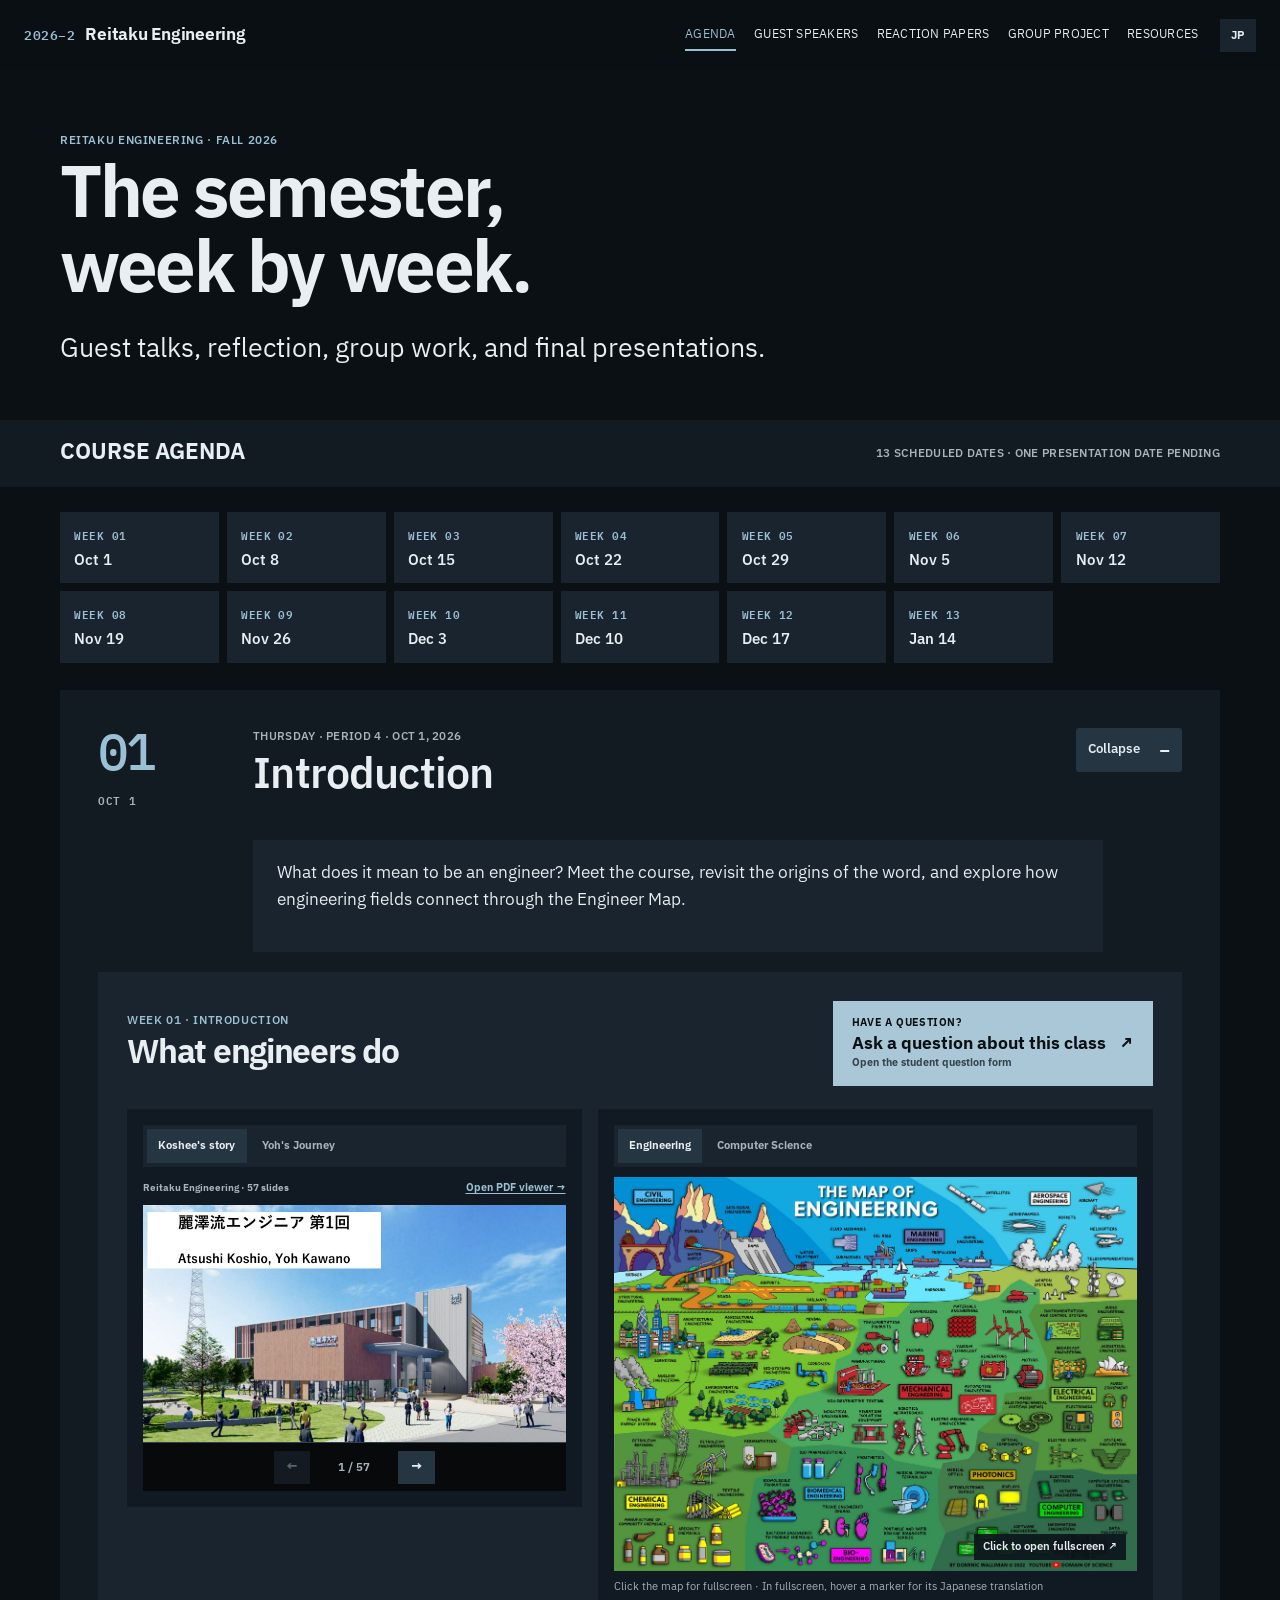
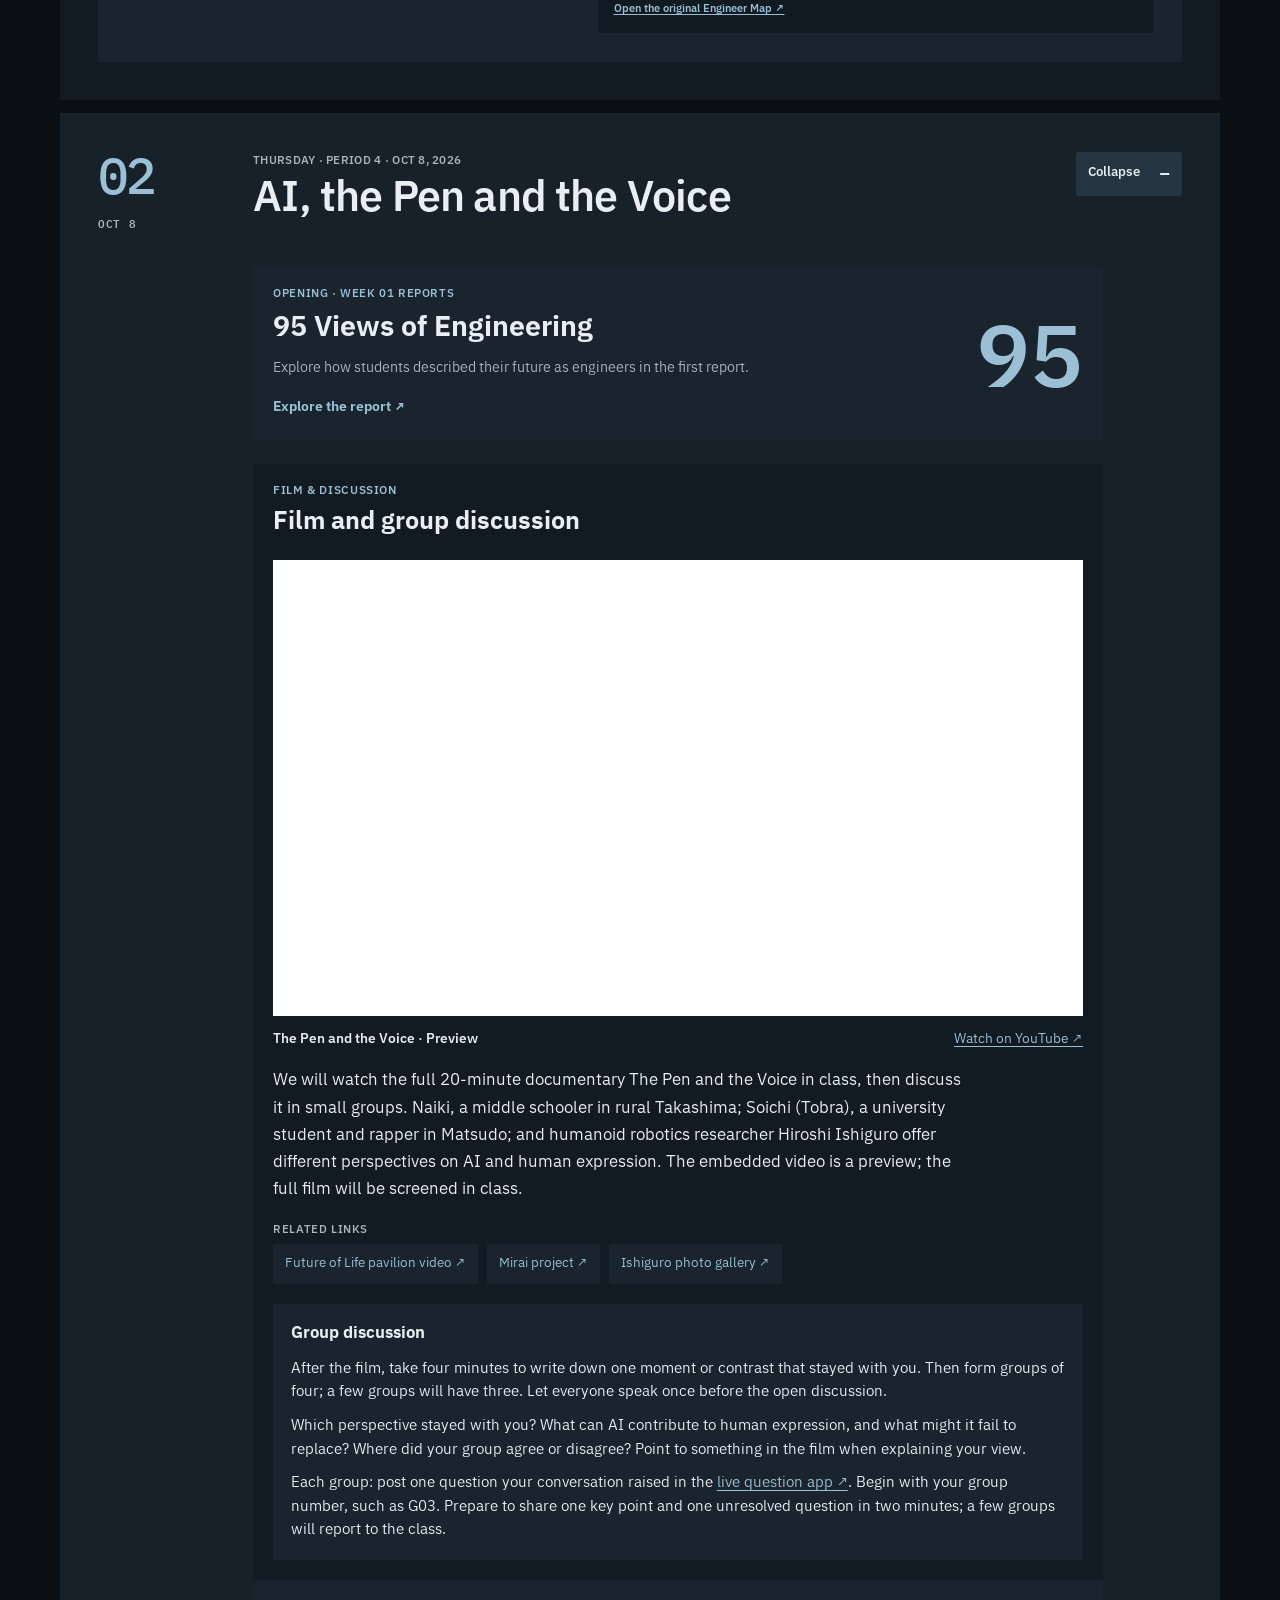
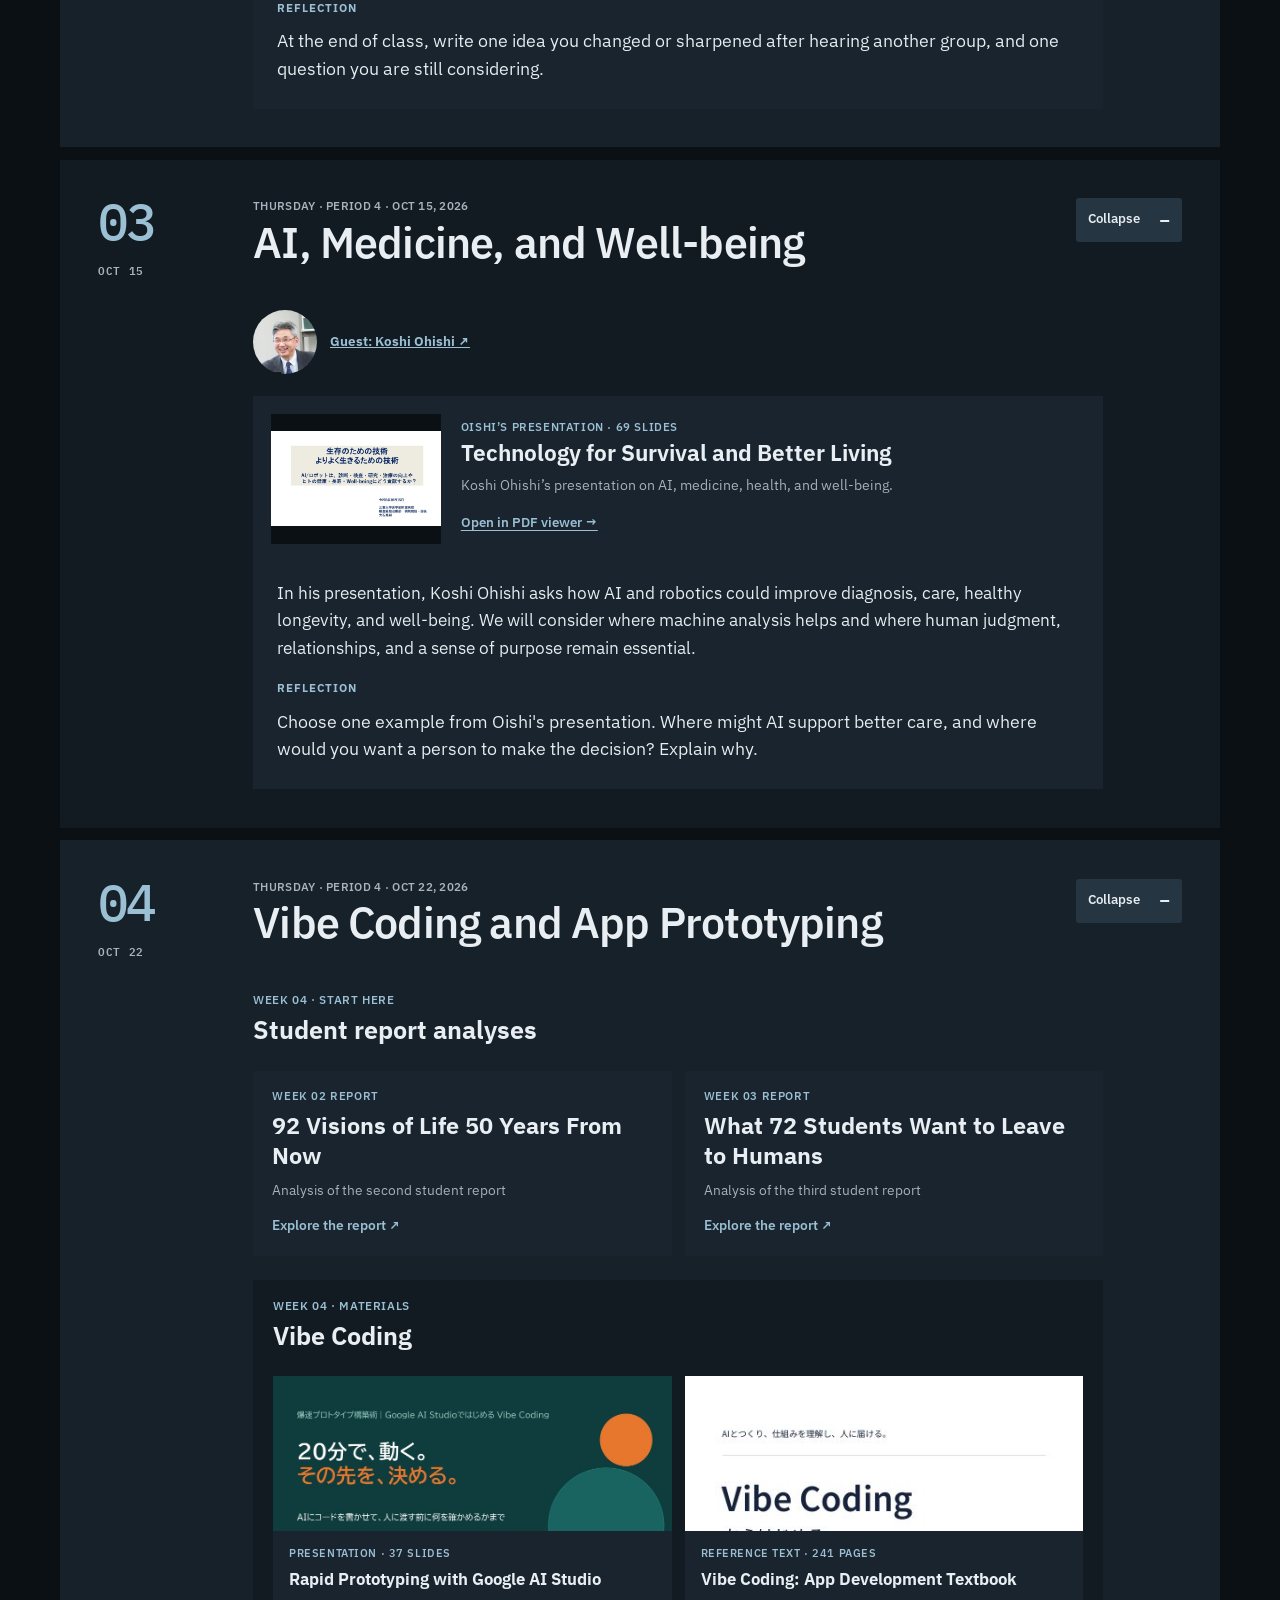
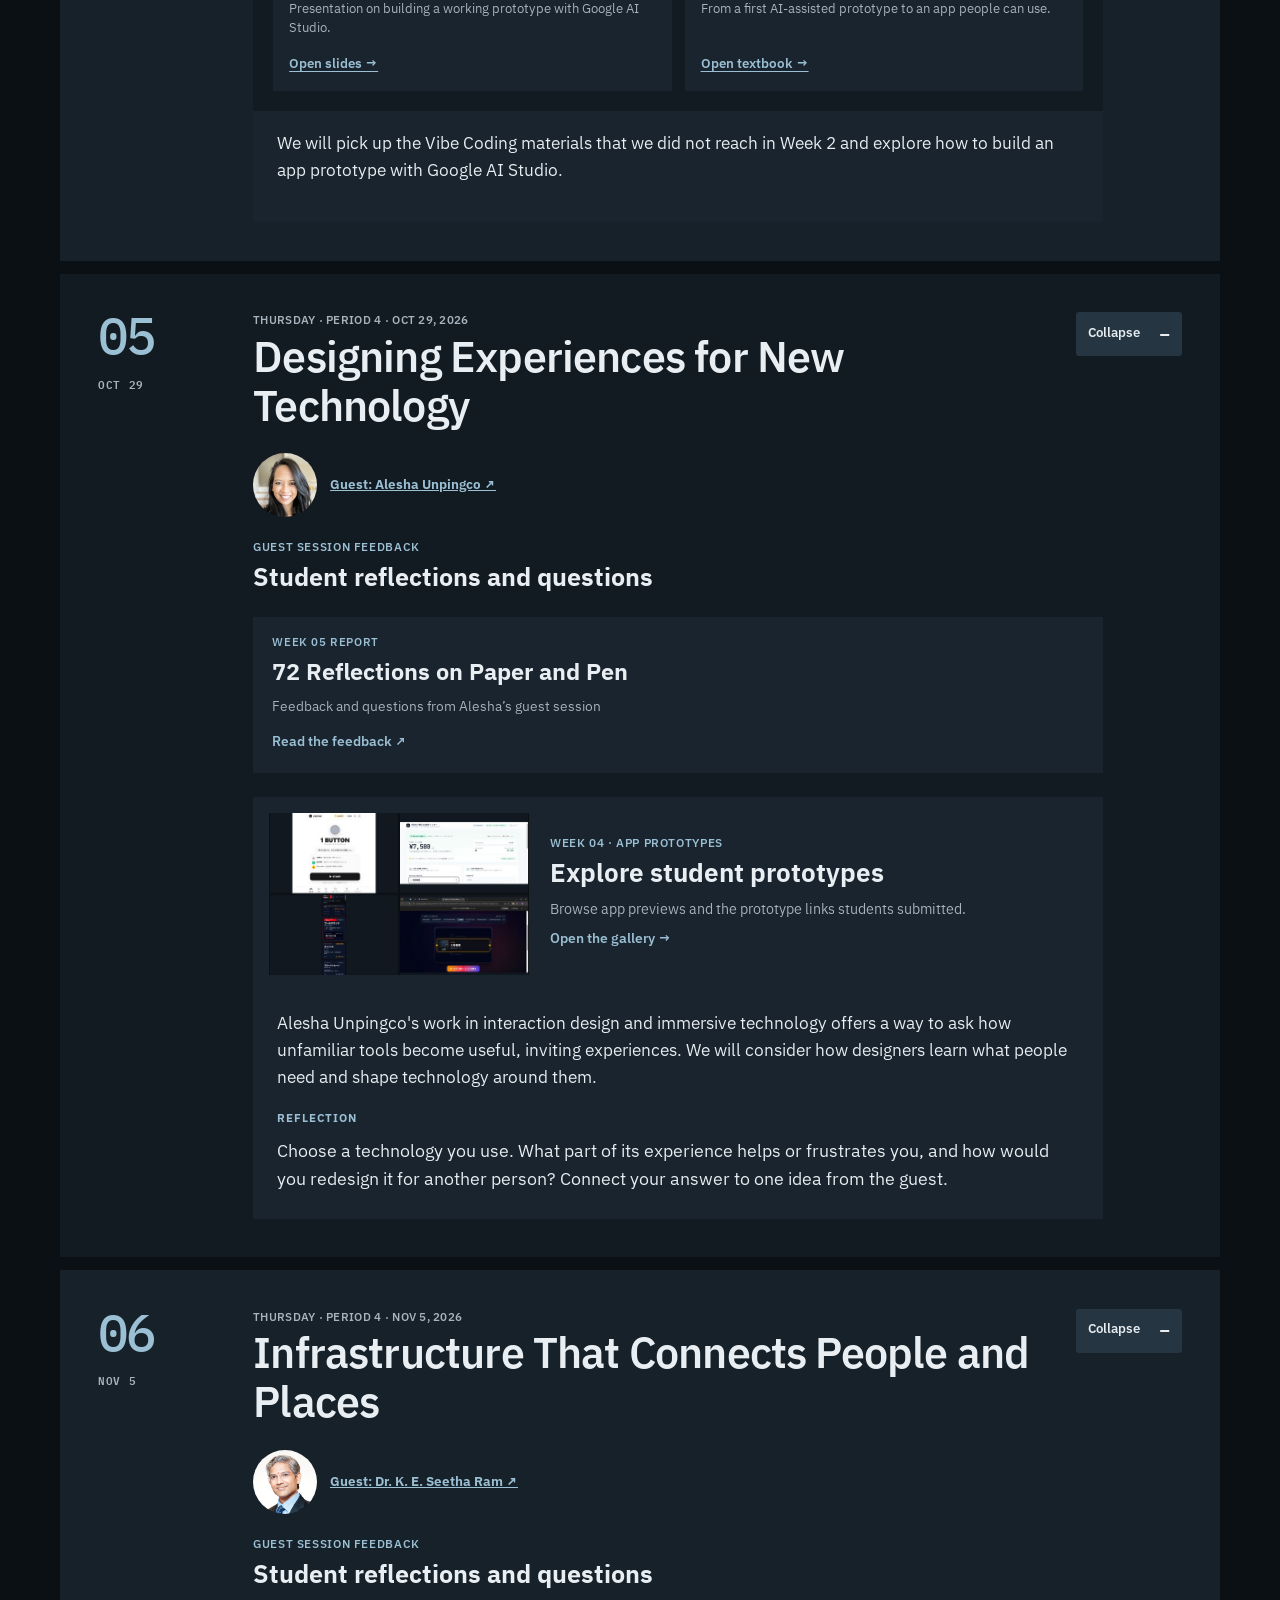
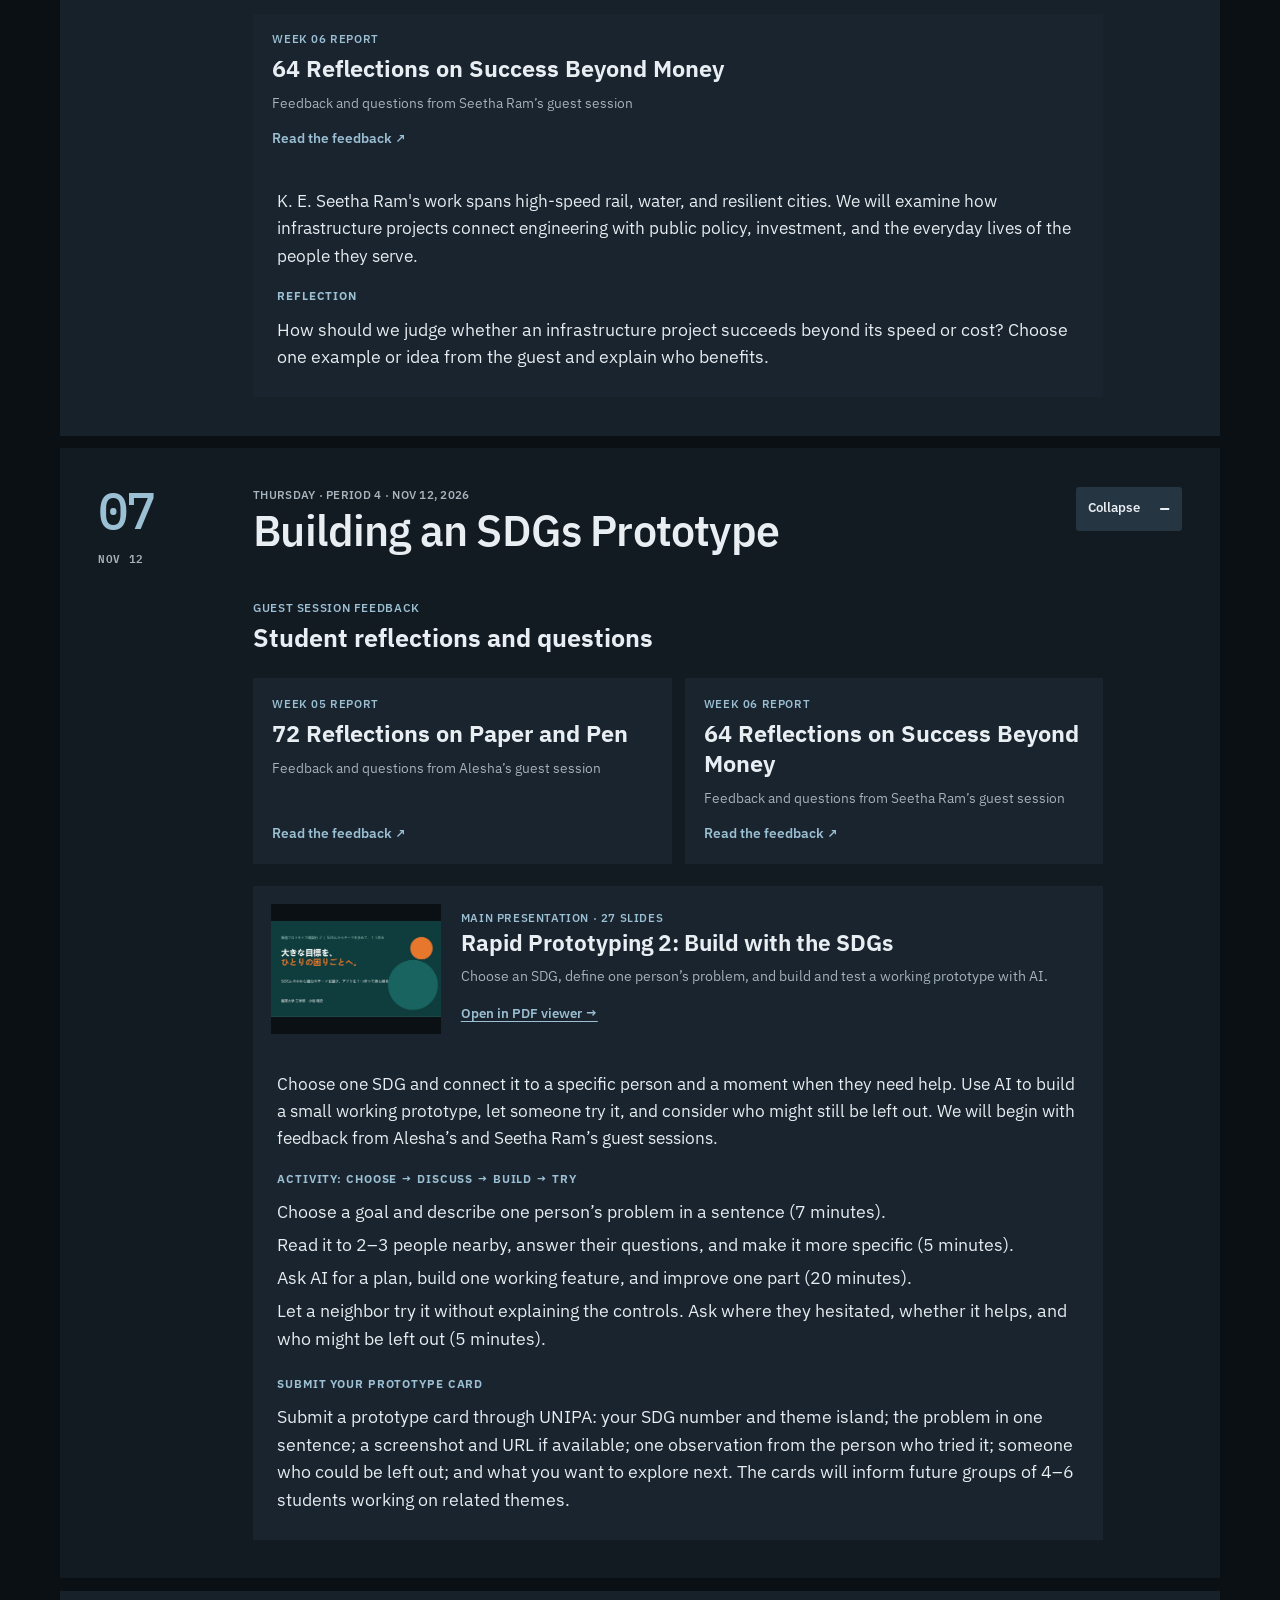
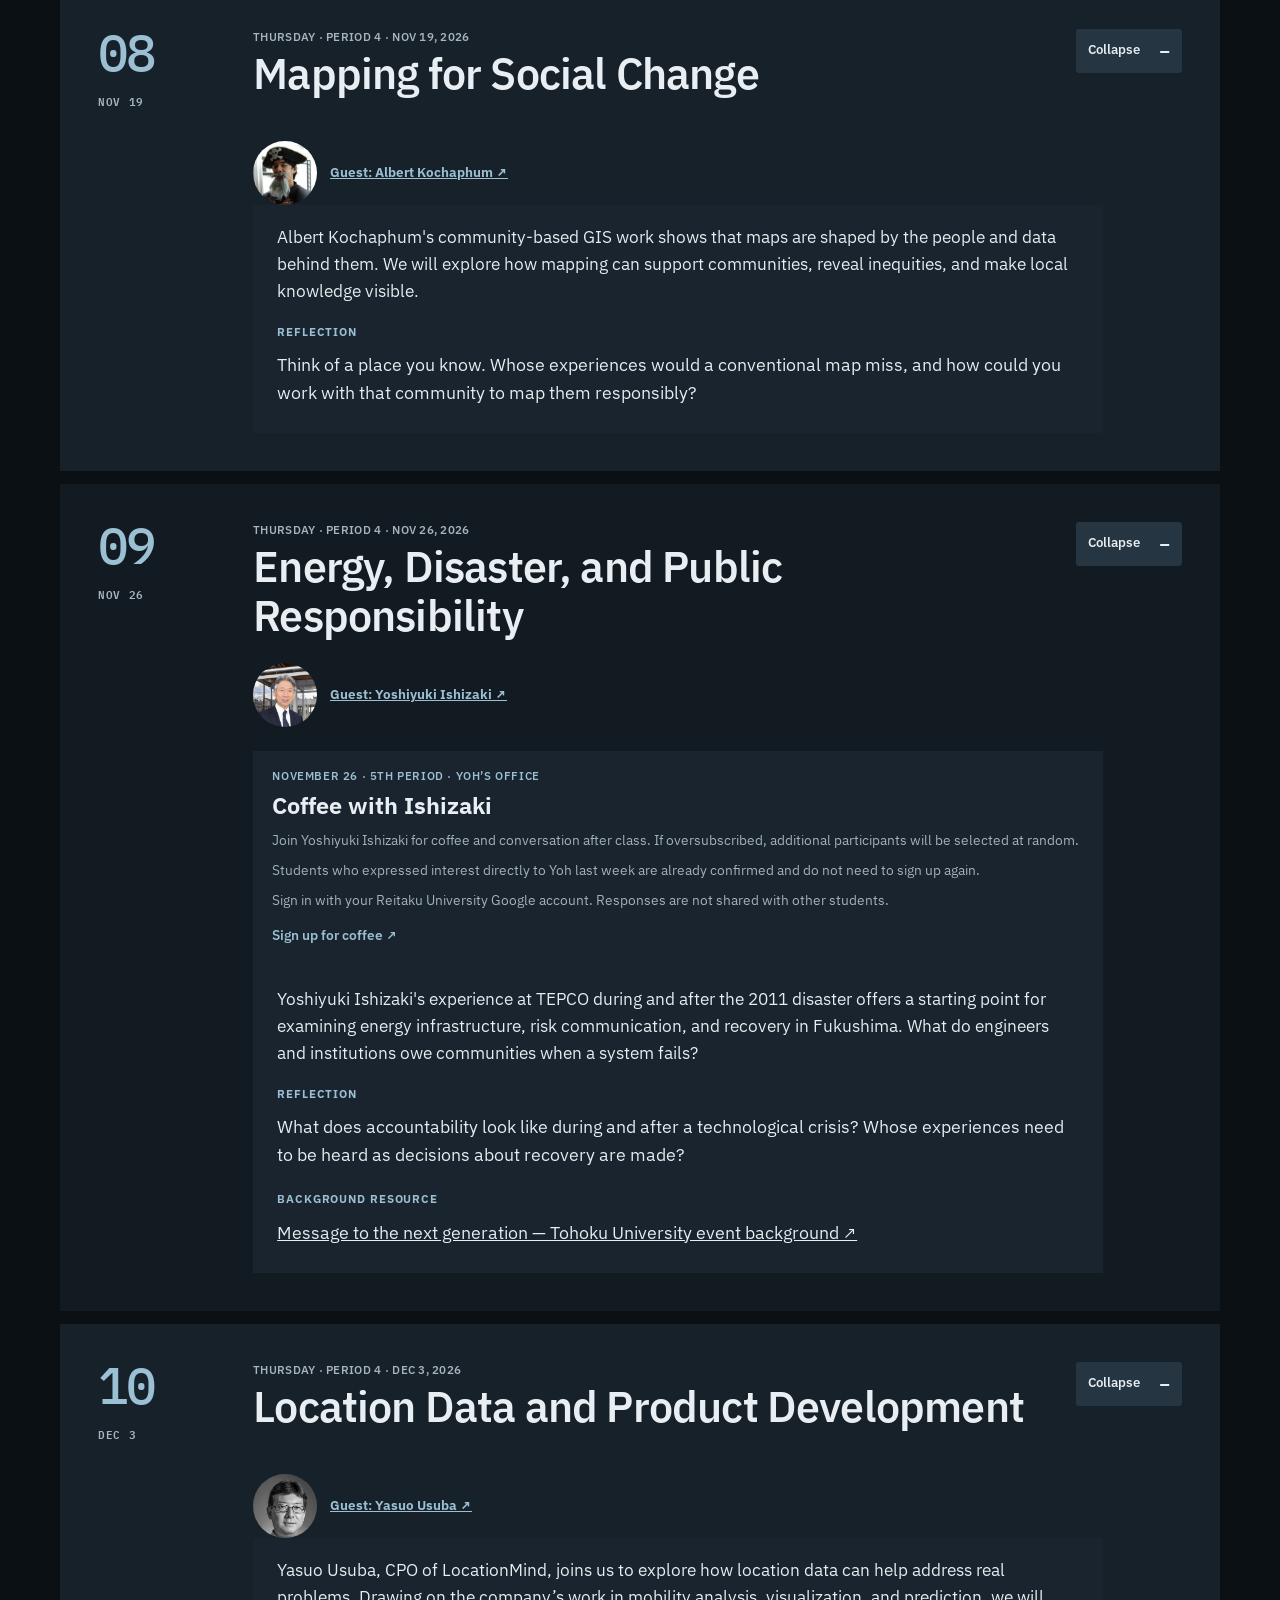
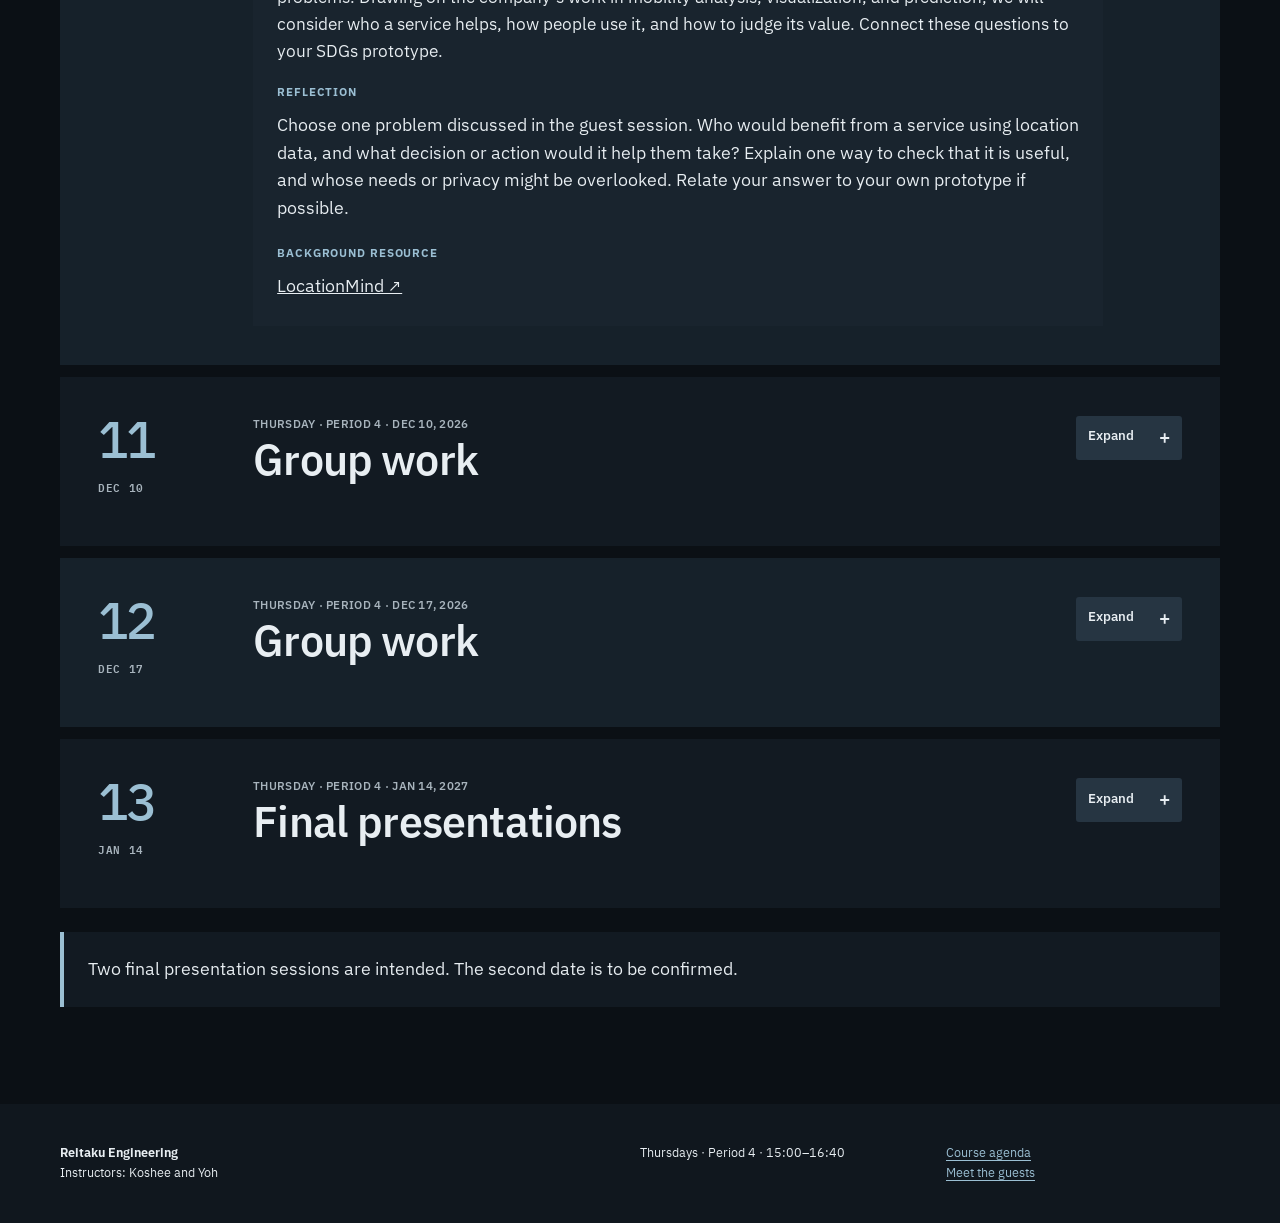
==== commit 2721d486: "Add Reitaku-only coffee signup for Ishizaki visit" ====
--- a/agenda.html
+++ b/agenda.html
@@ -1 +1 @@
-<!doctype html><html lang="en"><head><meta charset="utf-8"><meta name="viewport" content="width=device-width, initial-scale=1"><meta name="description" content="Fall 2026 Reitaku Engineering course with Koshee and Yoh"><title>Agenda · Reitaku Engineering</title><link rel="icon" href="favicon.svg?v=course-family-20261026" type="image/svg+xml"><link rel="preconnect" href="https://fonts.googleapis.com"><link rel="preconnect" href="https://fonts.gstatic.com" crossorigin><link href="https://fonts.googleapis.com/css2?family=IBM+Plex+Mono:wght@400;500;600&family=IBM+Plex+Sans+JP:wght@400;500;600;700&family=IBM+Plex+Sans:wght@400;500;600;700&display=swap" rel="stylesheet"><link rel="stylesheet" href="assets/styles.css?v=55b4c68"><link rel="stylesheet" href="assets/design.css?v=17"></head><body data-page="agenda"><a class="skip-link" href="#main">Skip to content</a><header class="site-header"><a class="wordmark" href="index.html"><span>2026–2</span> Reitaku Engineering</a><button class="menu-toggle" aria-expanded="false" aria-controls="site-nav" data-ja="メニュー">Menu</button><nav id="site-nav" class="site-nav" aria-label="Course navigation"><a href="agenda.html" data-ja="授業予定">Agenda</a><a href="guests.html" data-ja="ゲスト講師">Guest speakers</a><a href="reactions.html" data-ja="リアクションペーパー">Reaction papers</a><a href="project.html" data-ja="グループ課題">Group project</a><a href="resources.html" data-ja="資料">Resources</a></nav></header><main id="main"><section class="page-hero wrap"><p class="eyebrow" data-ja="麗澤エンジニアリング · 2026年度後期">Reitaku Engineering · Fall 2026</p><h1 data-ja="週ごとの<br>授業予定。">The semester,<br>week by week.</h1><p class="dek" data-ja="ゲスト講演、振り返り、グループワーク、最終発表。">Guest talks, reflection, group work, and final presentations.</p></section><div class="section-band"><div class="wrap"><h2 data-ja="授業予定">COURSE AGENDA</h2><p data-ja="13の日程・もう一回の発表日は未定">13 scheduled dates · one presentation date pending</p></div></div><section class="wrap agenda-week-list" id="agenda-list" aria-live="polite"><p>Loading agenda…</p></section></main><footer class="site-footer"><div class="wrap footer-grid"><p><strong>Reitaku Engineering</strong><br><span data-ja="担当：Koshee・Yoh">Instructors: Koshee and Yoh</span></p><p data-ja="木曜日 · 4限 · 15:00–16:40">Thursdays · Period 4 · 15:00–16:40</p><p><a href="agenda.html" data-ja="授業予定を見る">Course agenda</a><br><a href="guests.html" data-ja="ゲスト講師を見る">Meet the guests</a></p></div></footer><script src="assets/site.js?v=guest-update-20261119"></script></body></html>+<!doctype html><html lang="en"><head><meta charset="utf-8"><meta name="viewport" content="width=device-width, initial-scale=1"><meta name="description" content="Fall 2026 Reitaku Engineering course with Koshee and Yoh"><title>Agenda · Reitaku Engineering</title><link rel="icon" href="favicon.svg?v=course-family-20261026" type="image/svg+xml"><link rel="preconnect" href="https://fonts.googleapis.com"><link rel="preconnect" href="https://fonts.gstatic.com" crossorigin><link href="https://fonts.googleapis.com/css2?family=IBM+Plex+Mono:wght@400;500;600&family=IBM+Plex+Sans+JP:wght@400;500;600;700&family=IBM+Plex+Sans:wght@400;500;600;700&display=swap" rel="stylesheet"><link rel="stylesheet" href="assets/styles.css?v=55b4c68"><link rel="stylesheet" href="assets/design.css?v=17"></head><body data-page="agenda"><a class="skip-link" href="#main">Skip to content</a><header class="site-header"><a class="wordmark" href="index.html"><span>2026–2</span> Reitaku Engineering</a><button class="menu-toggle" aria-expanded="false" aria-controls="site-nav" data-ja="メニュー">Menu</button><nav id="site-nav" class="site-nav" aria-label="Course navigation"><a href="agenda.html" data-ja="授業予定">Agenda</a><a href="guests.html" data-ja="ゲスト講師">Guest speakers</a><a href="reactions.html" data-ja="リアクションペーパー">Reaction papers</a><a href="project.html" data-ja="グループ課題">Group project</a><a href="resources.html" data-ja="資料">Resources</a></nav></header><main id="main"><section class="page-hero wrap"><p class="eyebrow" data-ja="麗澤エンジニアリング · 2026年度後期">Reitaku Engineering · Fall 2026</p><h1 data-ja="週ごとの<br>授業予定。">The semester,<br>week by week.</h1><p class="dek" data-ja="ゲスト講演、振り返り、グループワーク、最終発表。">Guest talks, reflection, group work, and final presentations.</p></section><div class="section-band"><div class="wrap"><h2 data-ja="授業予定">COURSE AGENDA</h2><p data-ja="13の日程・もう一回の発表日は未定">13 scheduled dates · one presentation date pending</p></div></div><section class="wrap agenda-week-list" id="agenda-list" aria-live="polite"><p>Loading agenda…</p></section></main><footer class="site-footer"><div class="wrap footer-grid"><p><strong>Reitaku Engineering</strong><br><span data-ja="担当：Koshee・Yoh">Instructors: Koshee and Yoh</span></p><p data-ja="木曜日 · 4限 · 15:00–16:40">Thursdays · Period 4 · 15:00–16:40</p><p><a href="agenda.html" data-ja="授業予定を見る">Course agenda</a><br><a href="guests.html" data-ja="ゲスト講師を見る">Meet the guests</a></p></div></footer><script src="assets/site.js?v=coffee-20261125"></script></body></html>
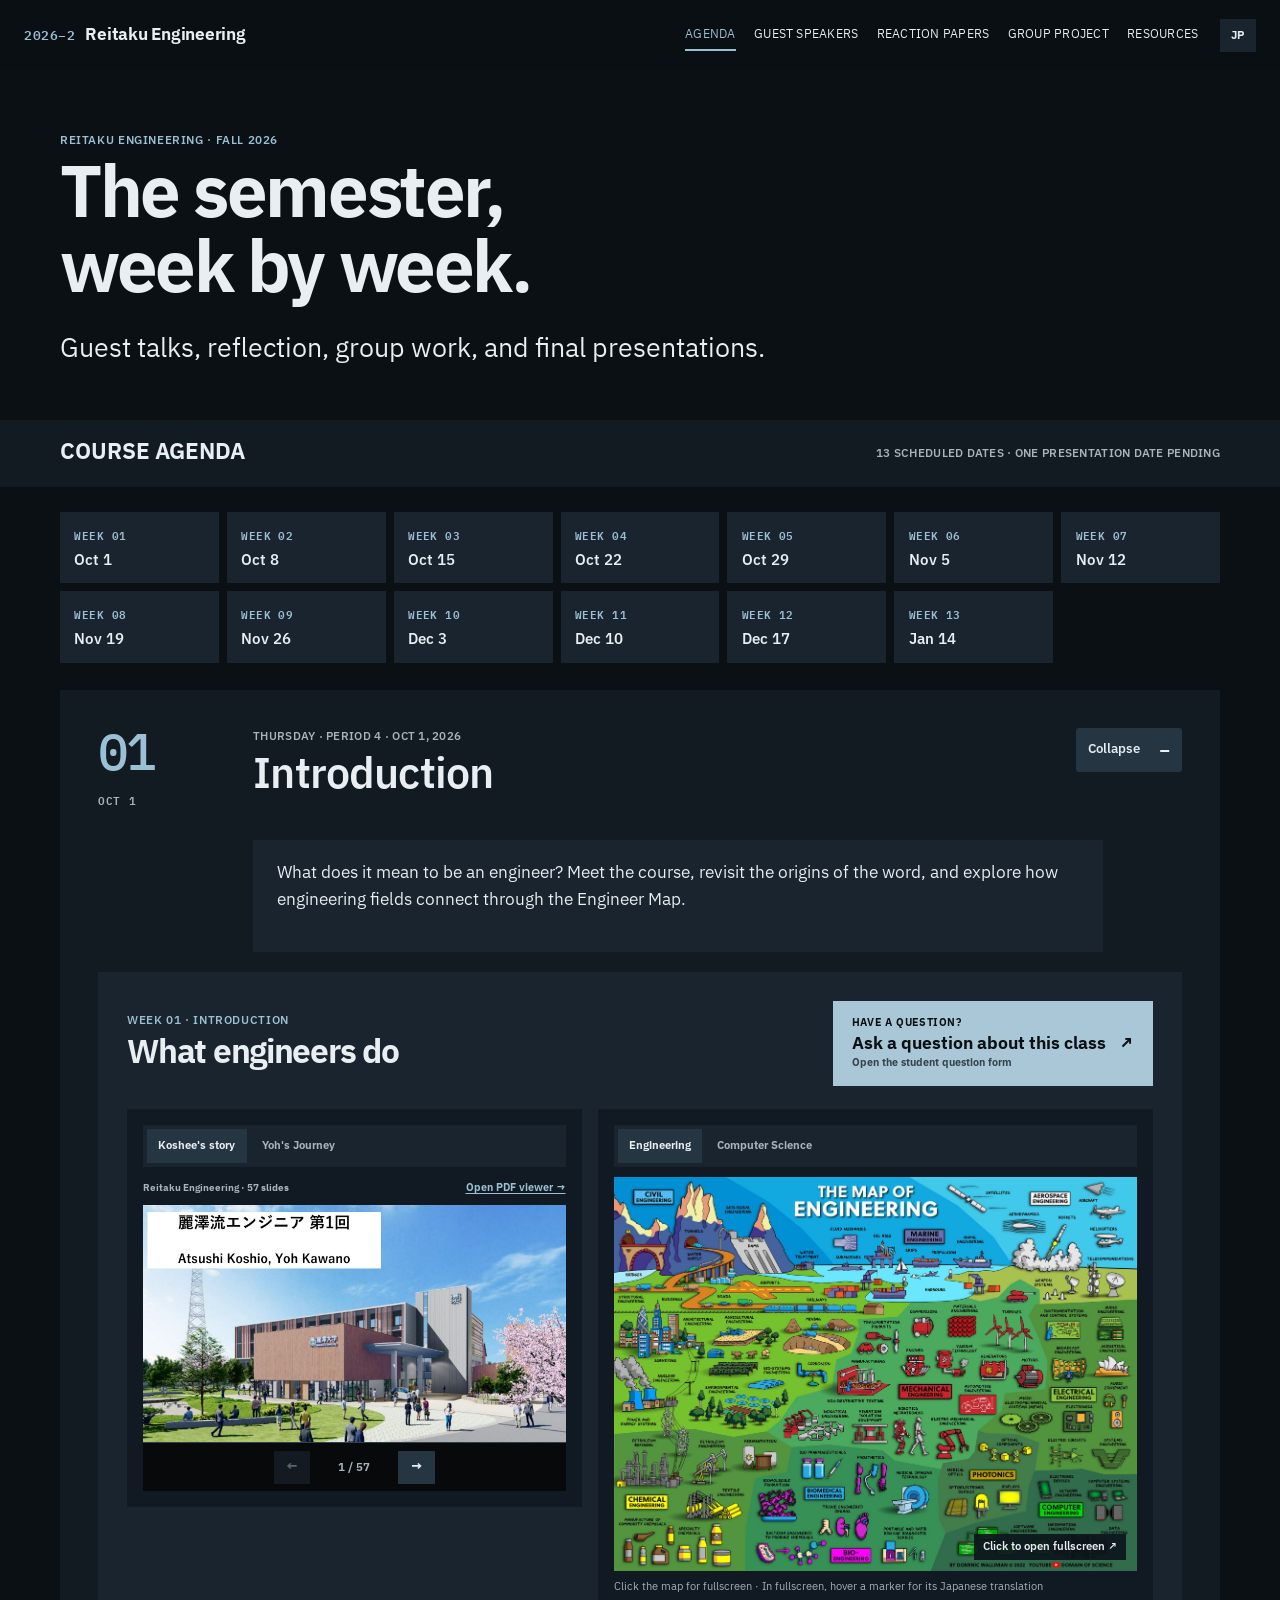
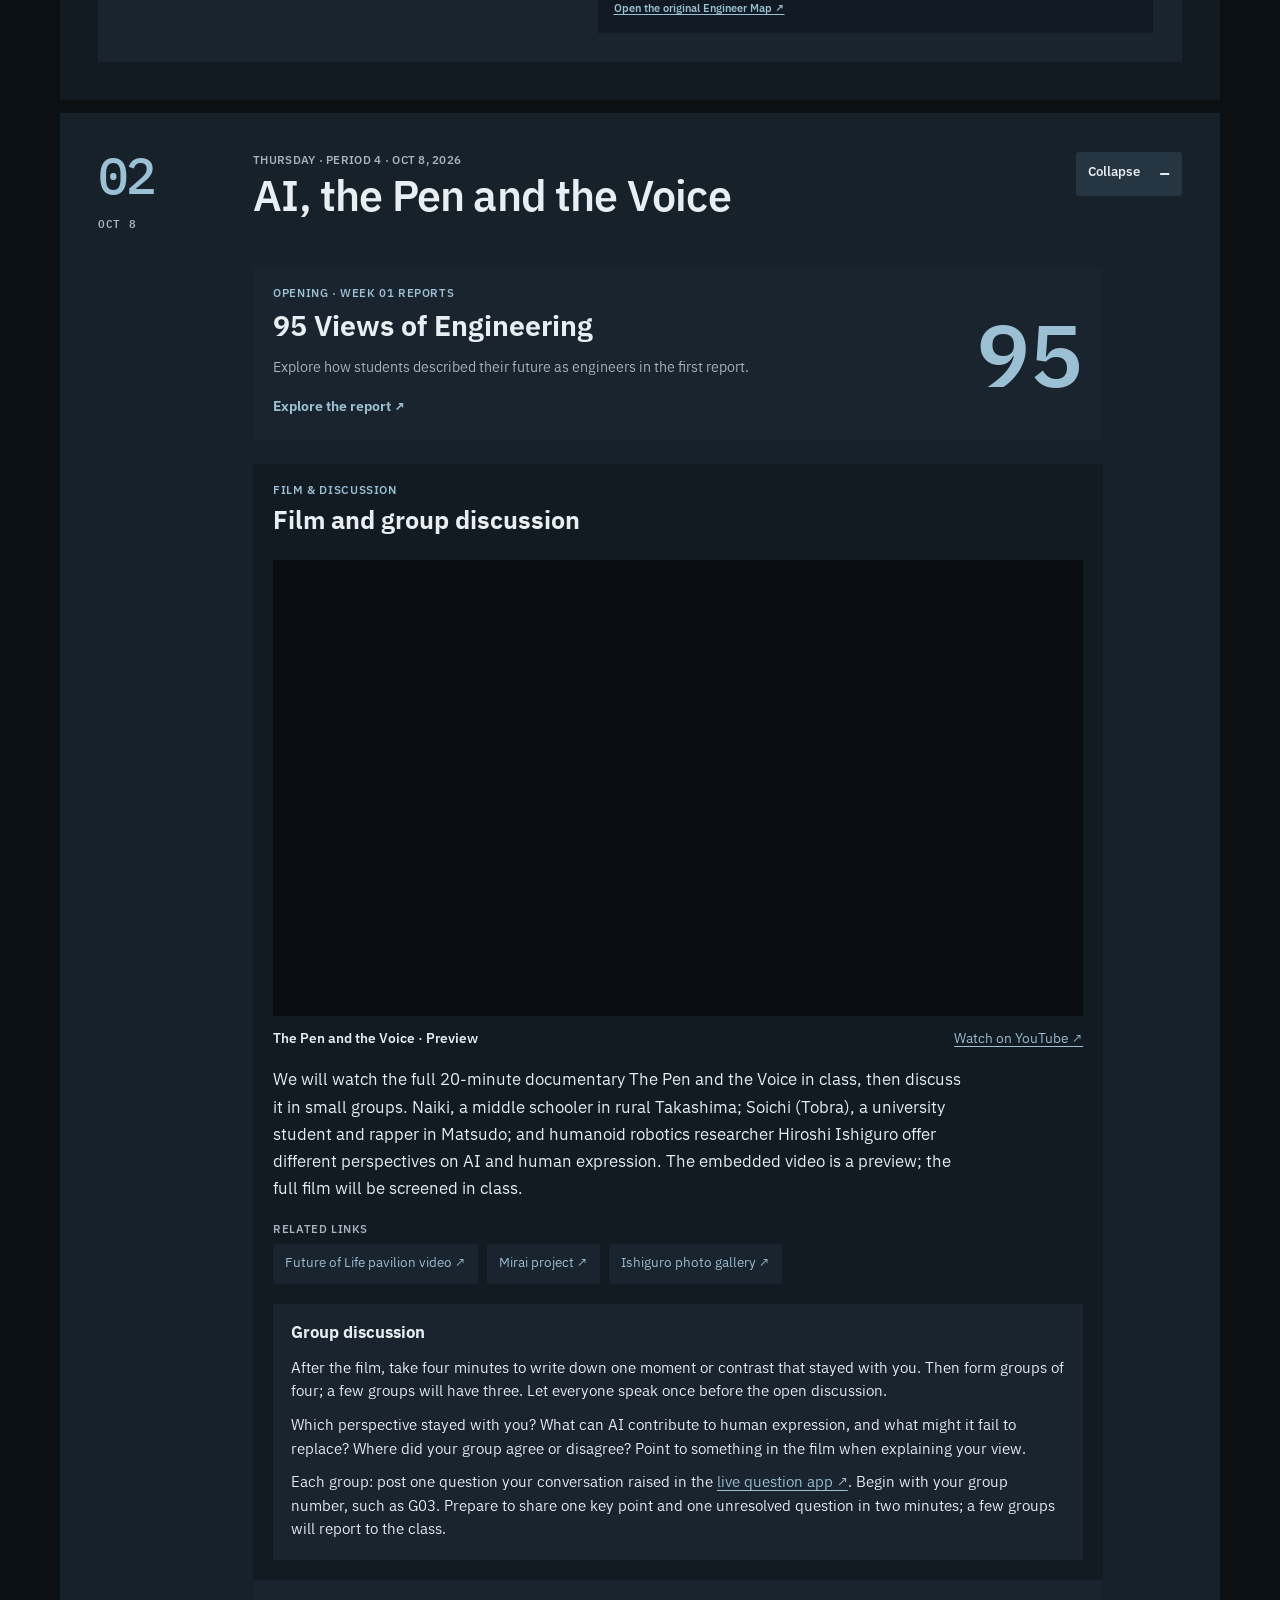
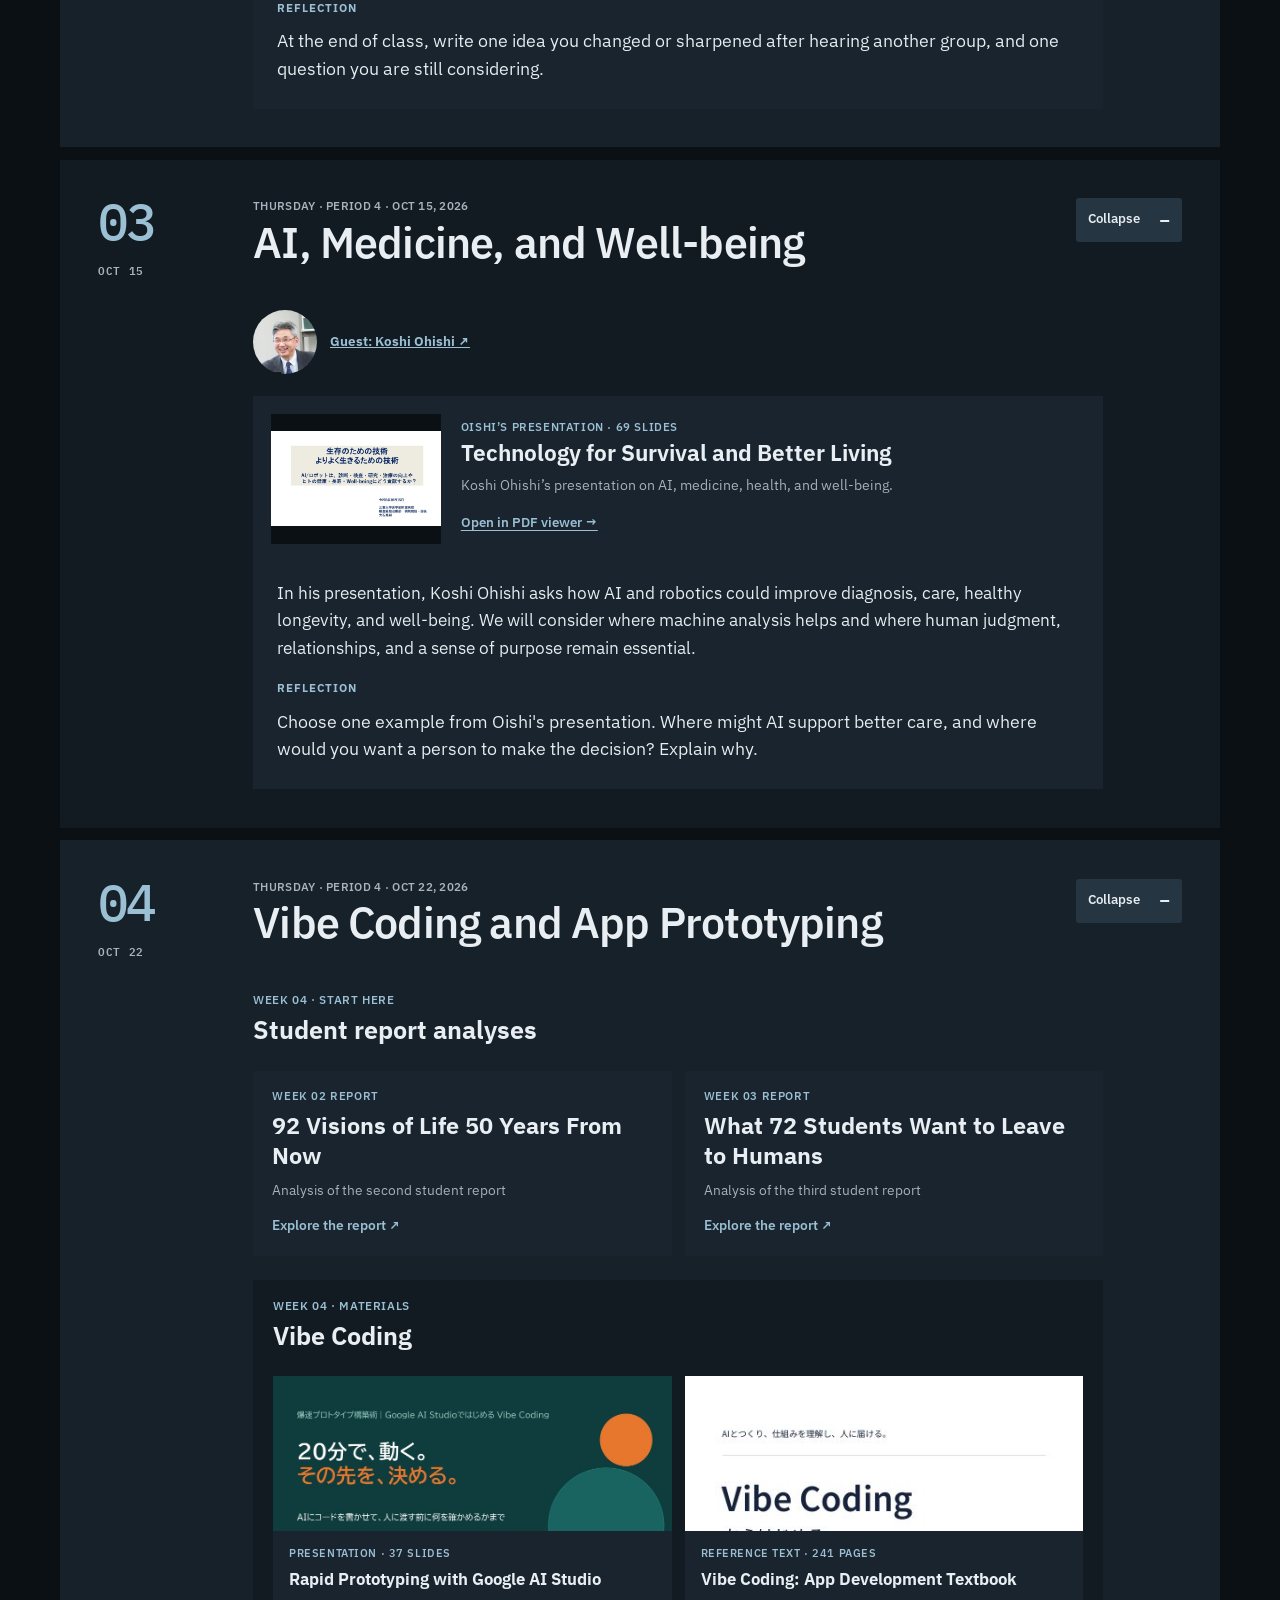
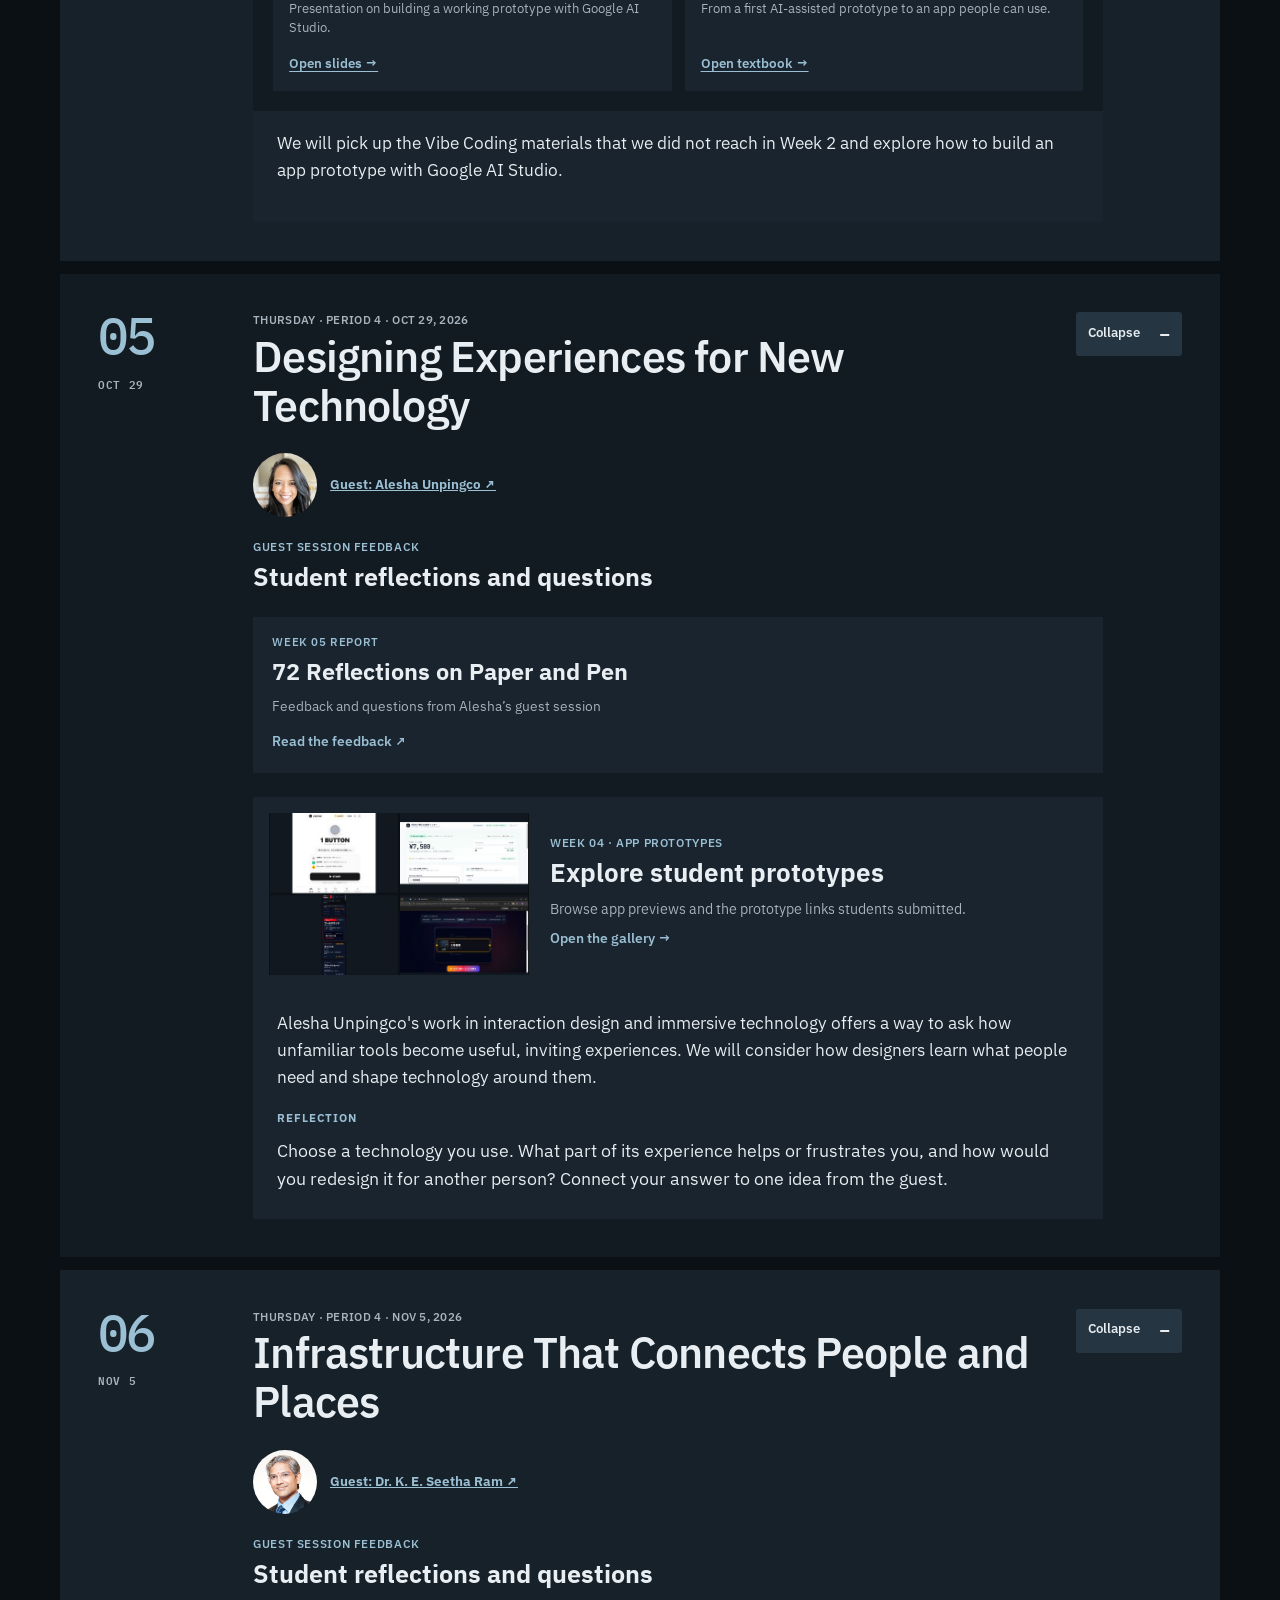
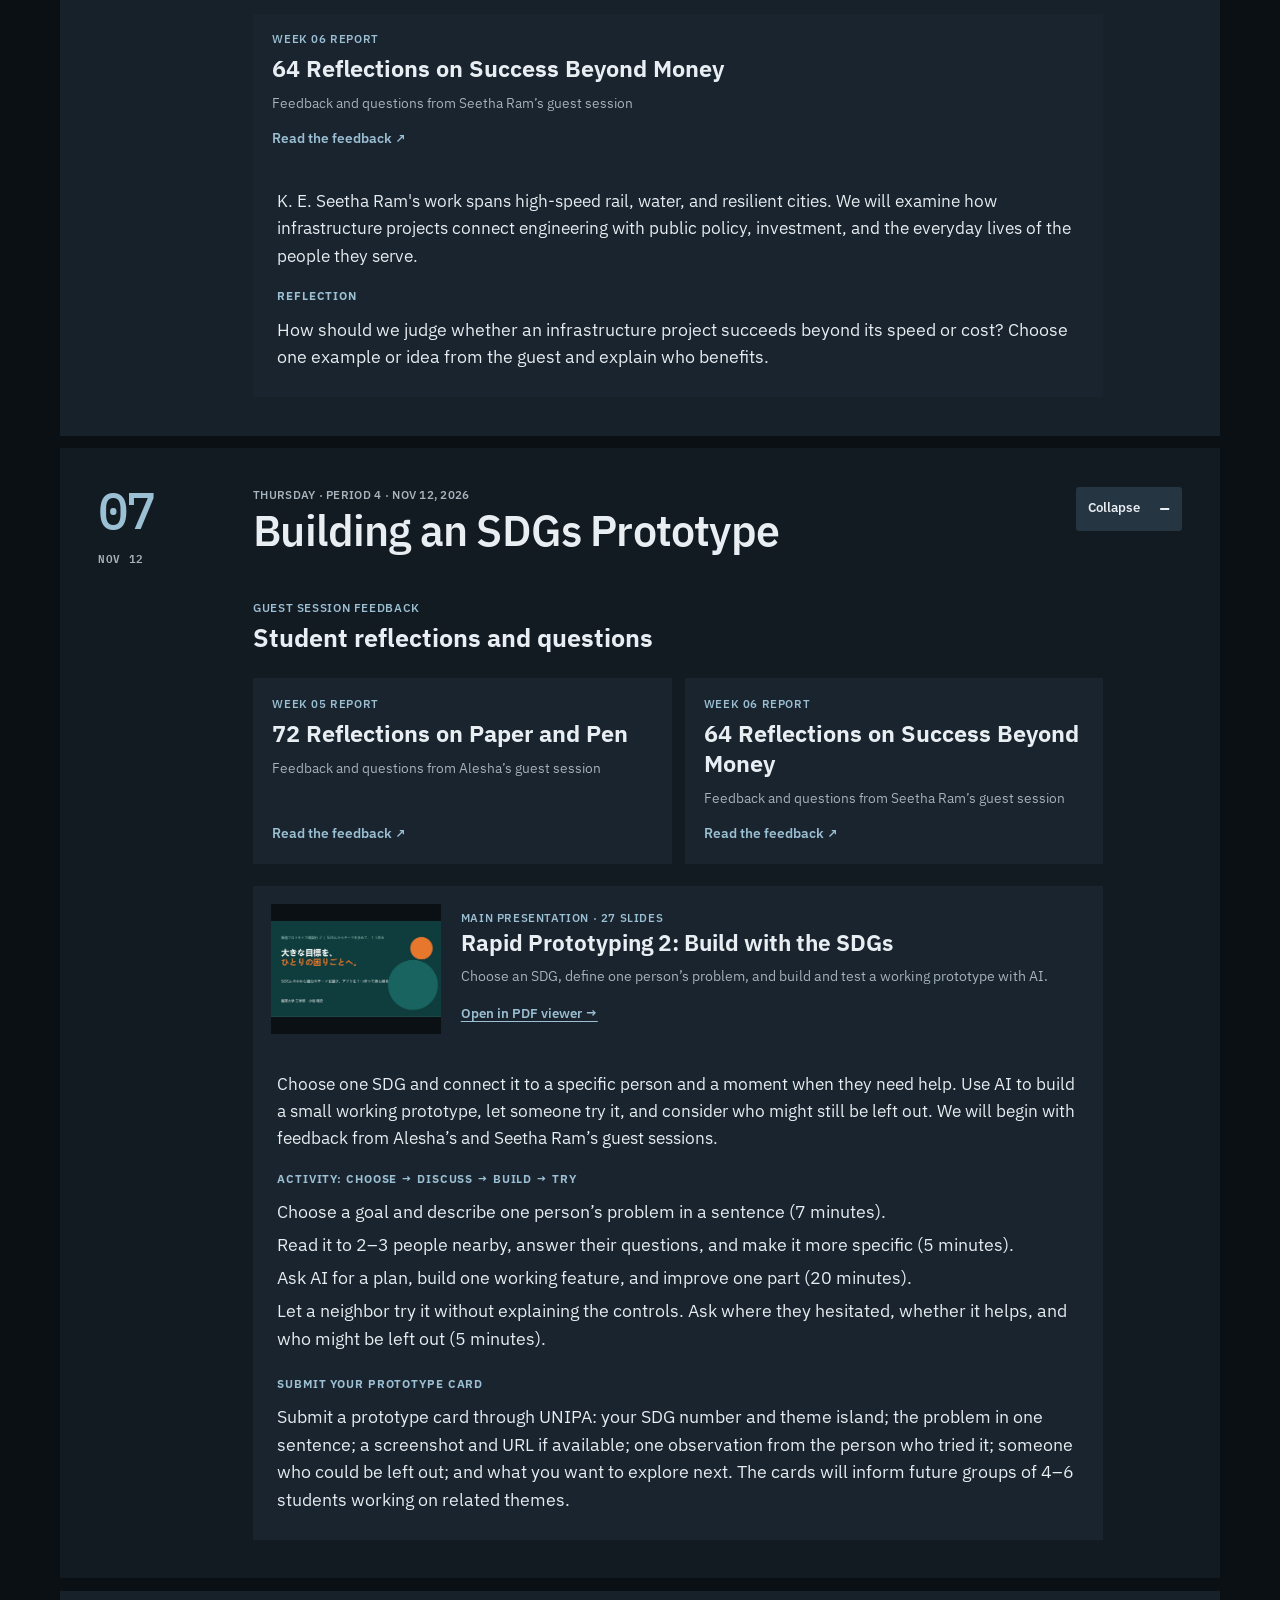
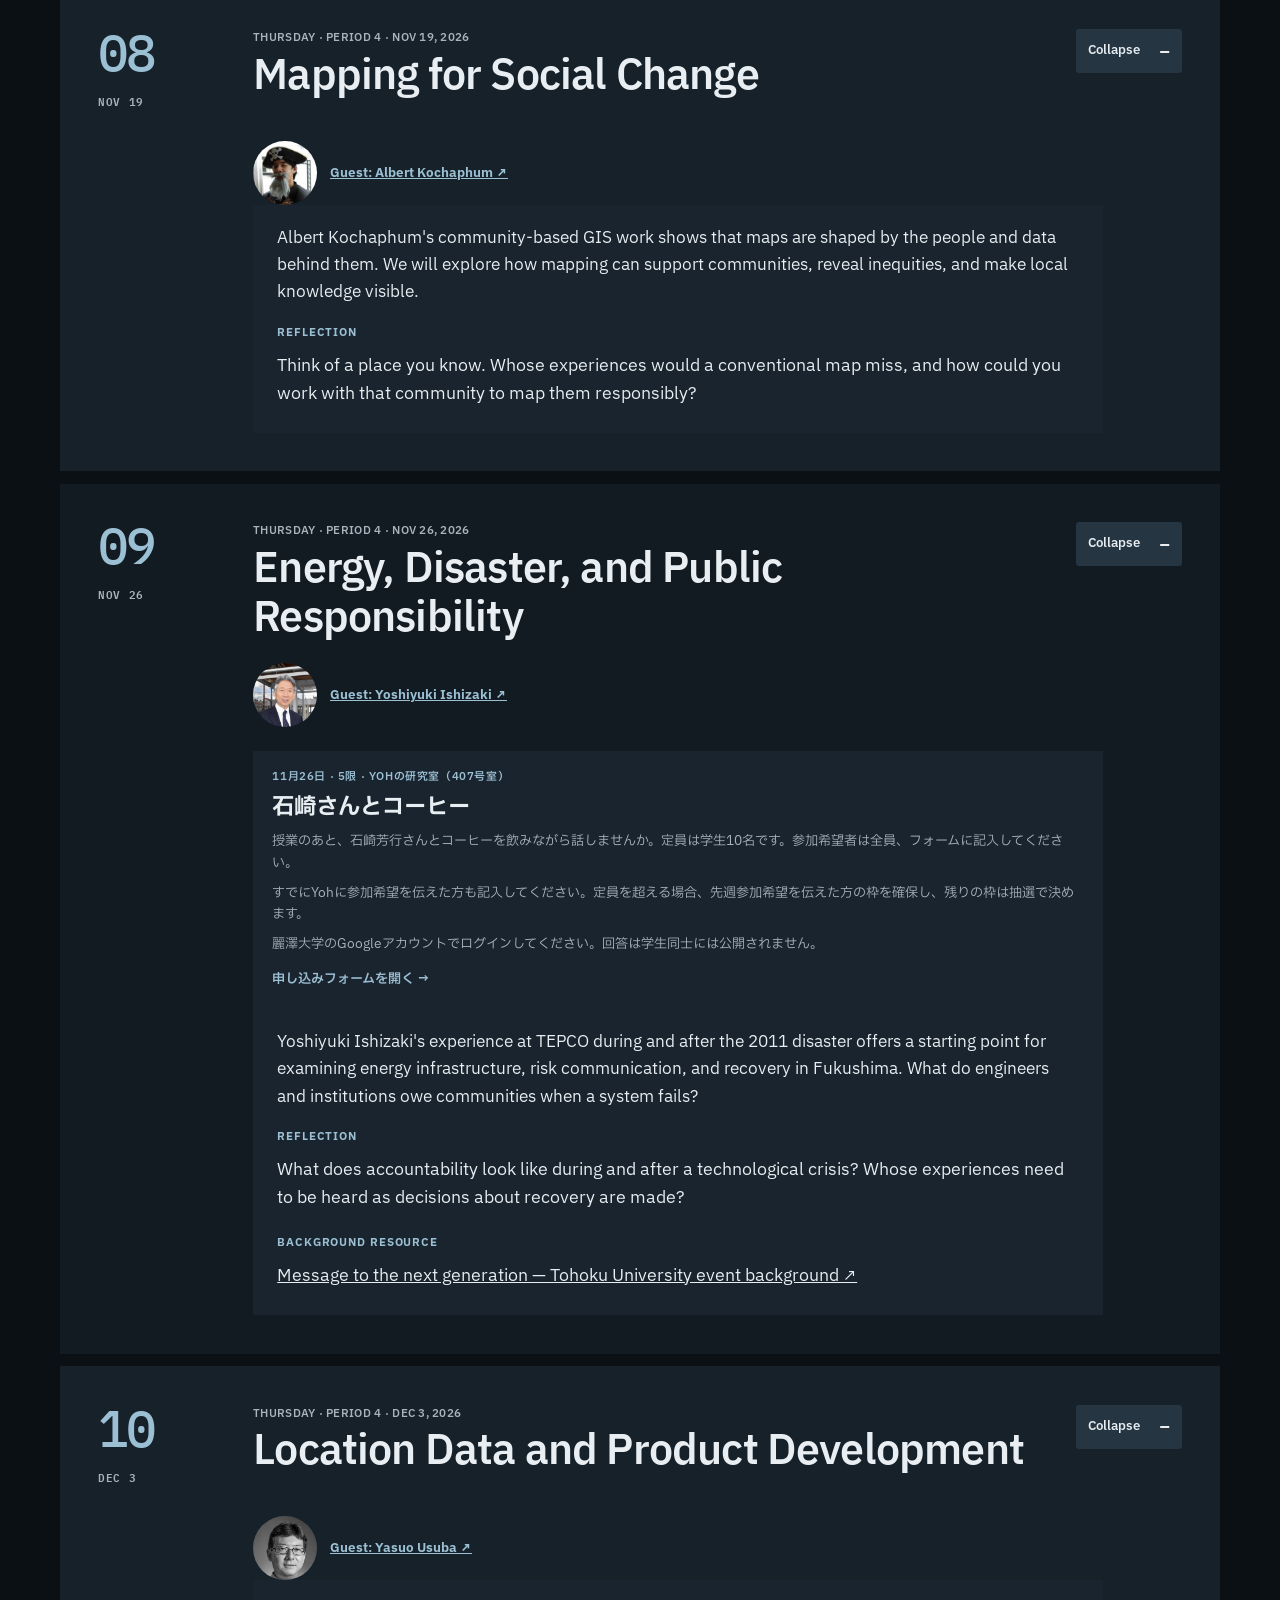
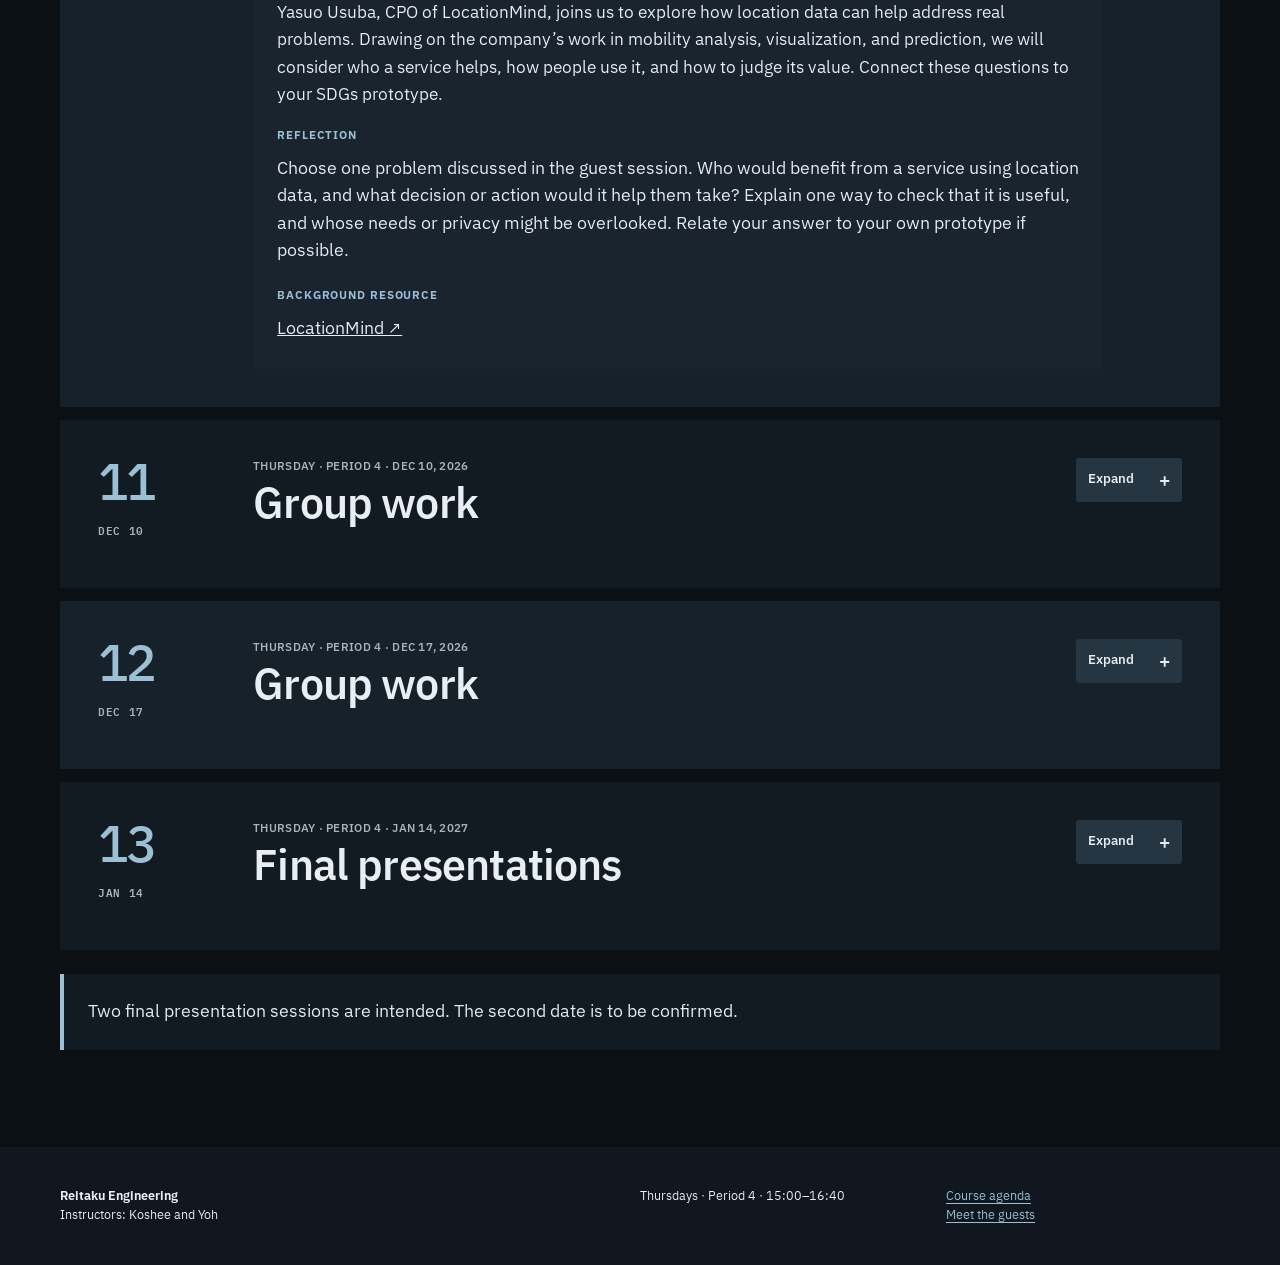
==== commit 23bf40ec: "Embed Japanese coffee signup with room 407 and ten-student capacity" ====
--- a/agenda.html
+++ b/agenda.html
@@ -1 +1 @@
-<!doctype html><html lang="en"><head><meta charset="utf-8"><meta name="viewport" content="width=device-width, initial-scale=1"><meta name="description" content="Fall 2026 Reitaku Engineering course with Koshee and Yoh"><title>Agenda · Reitaku Engineering</title><link rel="icon" href="favicon.svg?v=course-family-20261026" type="image/svg+xml"><link rel="preconnect" href="https://fonts.googleapis.com"><link rel="preconnect" href="https://fonts.gstatic.com" crossorigin><link href="https://fonts.googleapis.com/css2?family=IBM+Plex+Mono:wght@400;500;600&family=IBM+Plex+Sans+JP:wght@400;500;600;700&family=IBM+Plex+Sans:wght@400;500;600;700&display=swap" rel="stylesheet"><link rel="stylesheet" href="assets/styles.css?v=55b4c68"><link rel="stylesheet" href="assets/design.css?v=17"></head><body data-page="agenda"><a class="skip-link" href="#main">Skip to content</a><header class="site-header"><a class="wordmark" href="index.html"><span>2026–2</span> Reitaku Engineering</a><button class="menu-toggle" aria-expanded="false" aria-controls="site-nav" data-ja="メニュー">Menu</button><nav id="site-nav" class="site-nav" aria-label="Course navigation"><a href="agenda.html" data-ja="授業予定">Agenda</a><a href="guests.html" data-ja="ゲスト講師">Guest speakers</a><a href="reactions.html" data-ja="リアクションペーパー">Reaction papers</a><a href="project.html" data-ja="グループ課題">Group project</a><a href="resources.html" data-ja="資料">Resources</a></nav></header><main id="main"><section class="page-hero wrap"><p class="eyebrow" data-ja="麗澤エンジニアリング · 2026年度後期">Reitaku Engineering · Fall 2026</p><h1 data-ja="週ごとの<br>授業予定。">The semester,<br>week by week.</h1><p class="dek" data-ja="ゲスト講演、振り返り、グループワーク、最終発表。">Guest talks, reflection, group work, and final presentations.</p></section><div class="section-band"><div class="wrap"><h2 data-ja="授業予定">COURSE AGENDA</h2><p data-ja="13の日程・もう一回の発表日は未定">13 scheduled dates · one presentation date pending</p></div></div><section class="wrap agenda-week-list" id="agenda-list" aria-live="polite"><p>Loading agenda…</p></section></main><footer class="site-footer"><div class="wrap footer-grid"><p><strong>Reitaku Engineering</strong><br><span data-ja="担当：Koshee・Yoh">Instructors: Koshee and Yoh</span></p><p data-ja="木曜日 · 4限 · 15:00–16:40">Thursdays · Period 4 · 15:00–16:40</p><p><a href="agenda.html" data-ja="授業予定を見る">Course agenda</a><br><a href="guests.html" data-ja="ゲスト講師を見る">Meet the guests</a></p></div></footer><script src="assets/site.js?v=coffee-20261125"></script></body></html>+<!doctype html><html lang="en"><head><meta charset="utf-8"><meta name="viewport" content="width=device-width, initial-scale=1"><meta name="description" content="Fall 2026 Reitaku Engineering course with Koshee and Yoh"><title>Agenda · Reitaku Engineering</title><link rel="icon" href="favicon.svg?v=course-family-20261026" type="image/svg+xml"><link rel="preconnect" href="https://fonts.googleapis.com"><link rel="preconnect" href="https://fonts.gstatic.com" crossorigin><link href="https://fonts.googleapis.com/css2?family=IBM+Plex+Mono:wght@400;500;600&family=IBM+Plex+Sans+JP:wght@400;500;600;700&family=IBM+Plex+Sans:wght@400;500;600;700&display=swap" rel="stylesheet"><link rel="stylesheet" href="assets/styles.css?v=55b4c68"><link rel="stylesheet" href="assets/design.css?v=17"></head><body data-page="agenda"><a class="skip-link" href="#main">Skip to content</a><header class="site-header"><a class="wordmark" href="index.html"><span>2026–2</span> Reitaku Engineering</a><button class="menu-toggle" aria-expanded="false" aria-controls="site-nav" data-ja="メニュー">Menu</button><nav id="site-nav" class="site-nav" aria-label="Course navigation"><a href="agenda.html" data-ja="授業予定">Agenda</a><a href="guests.html" data-ja="ゲスト講師">Guest speakers</a><a href="reactions.html" data-ja="リアクションペーパー">Reaction papers</a><a href="project.html" data-ja="グループ課題">Group project</a><a href="resources.html" data-ja="資料">Resources</a></nav></header><main id="main"><section class="page-hero wrap"><p class="eyebrow" data-ja="麗澤エンジニアリング · 2026年度後期">Reitaku Engineering · Fall 2026</p><h1 data-ja="週ごとの<br>授業予定。">The semester,<br>week by week.</h1><p class="dek" data-ja="ゲスト講演、振り返り、グループワーク、最終発表。">Guest talks, reflection, group work, and final presentations.</p></section><div class="section-band"><div class="wrap"><h2 data-ja="授業予定">COURSE AGENDA</h2><p data-ja="13の日程・もう一回の発表日は未定">13 scheduled dates · one presentation date pending</p></div></div><section class="wrap agenda-week-list" id="agenda-list" aria-live="polite"><p>Loading agenda…</p></section></main><footer class="site-footer"><div class="wrap footer-grid"><p><strong>Reitaku Engineering</strong><br><span data-ja="担当：Koshee・Yoh">Instructors: Koshee and Yoh</span></p><p data-ja="木曜日 · 4限 · 15:00–16:40">Thursdays · Period 4 · 15:00–16:40</p><p><a href="agenda.html" data-ja="授業予定を見る">Course agenda</a><br><a href="guests.html" data-ja="ゲスト講師を見る">Meet the guests</a></p></div></footer><script src="assets/site.js?v=coffee-20261125-3"></script></body></html>
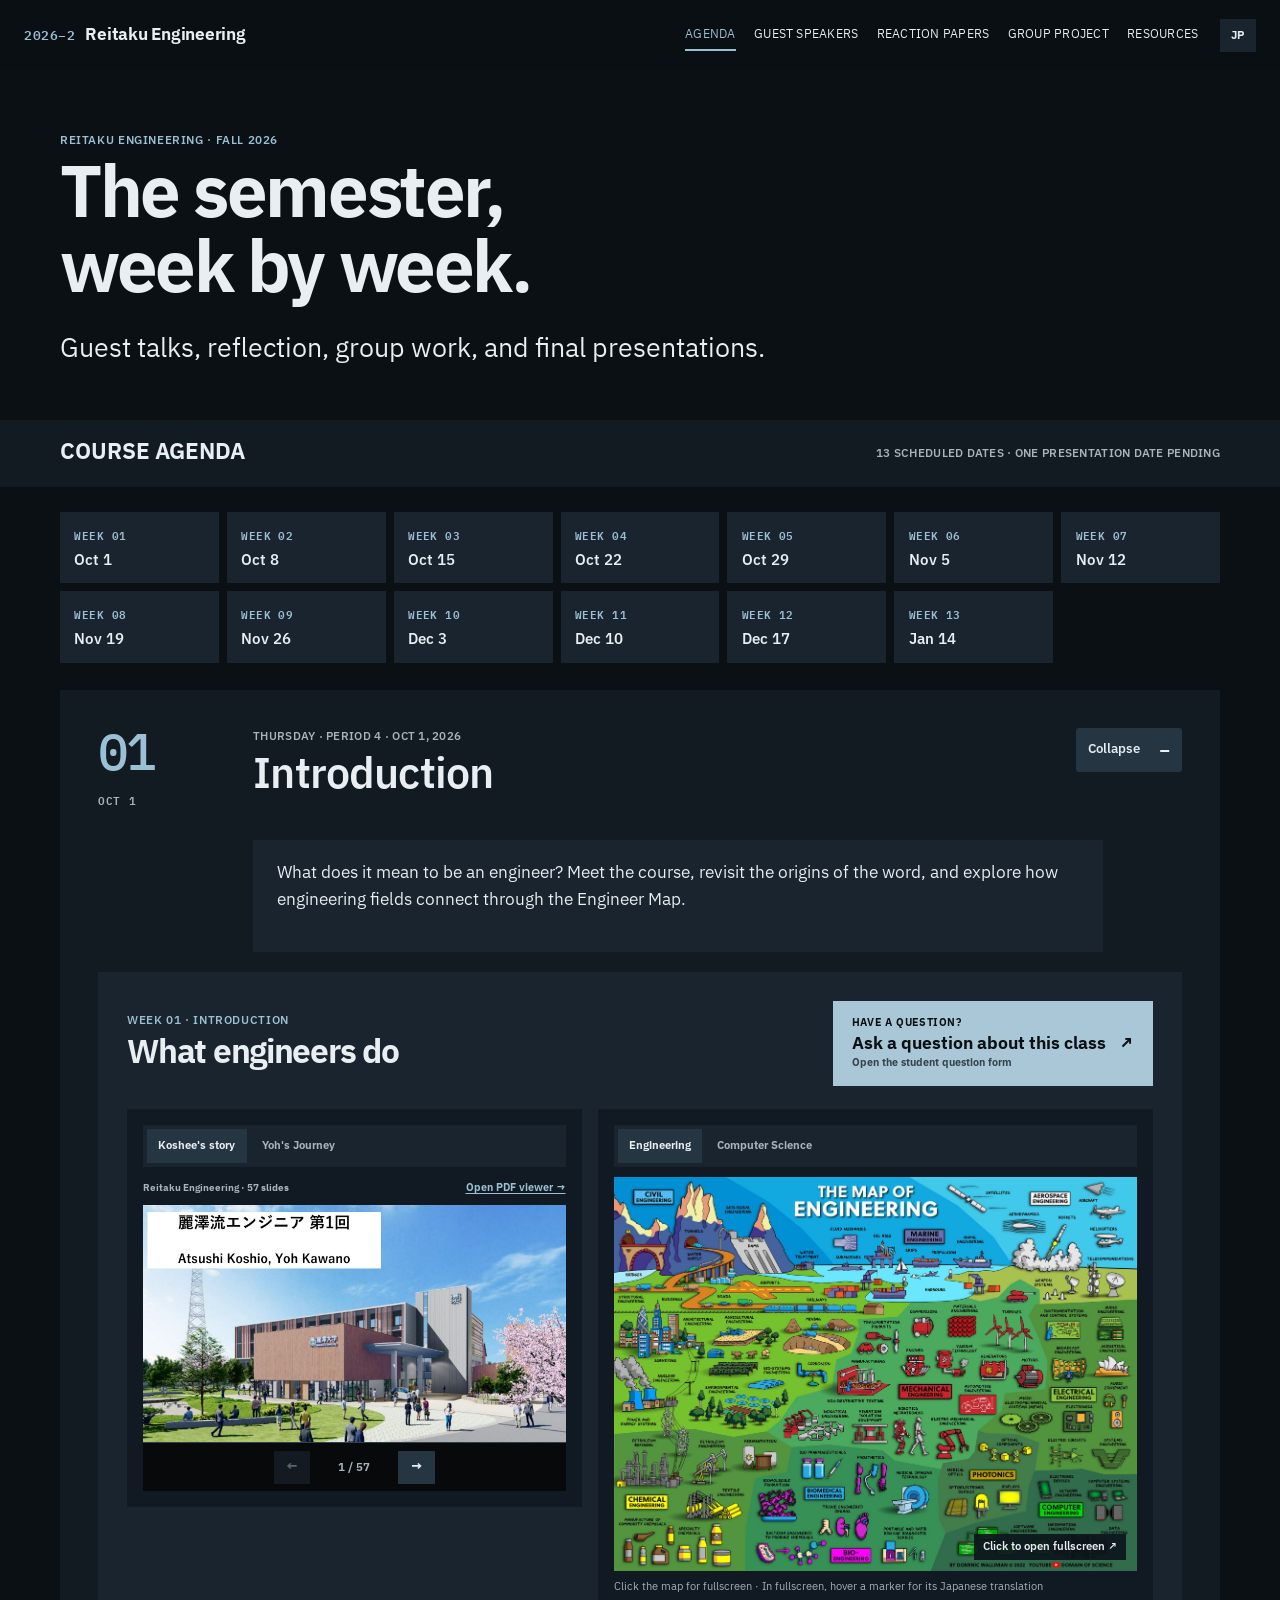
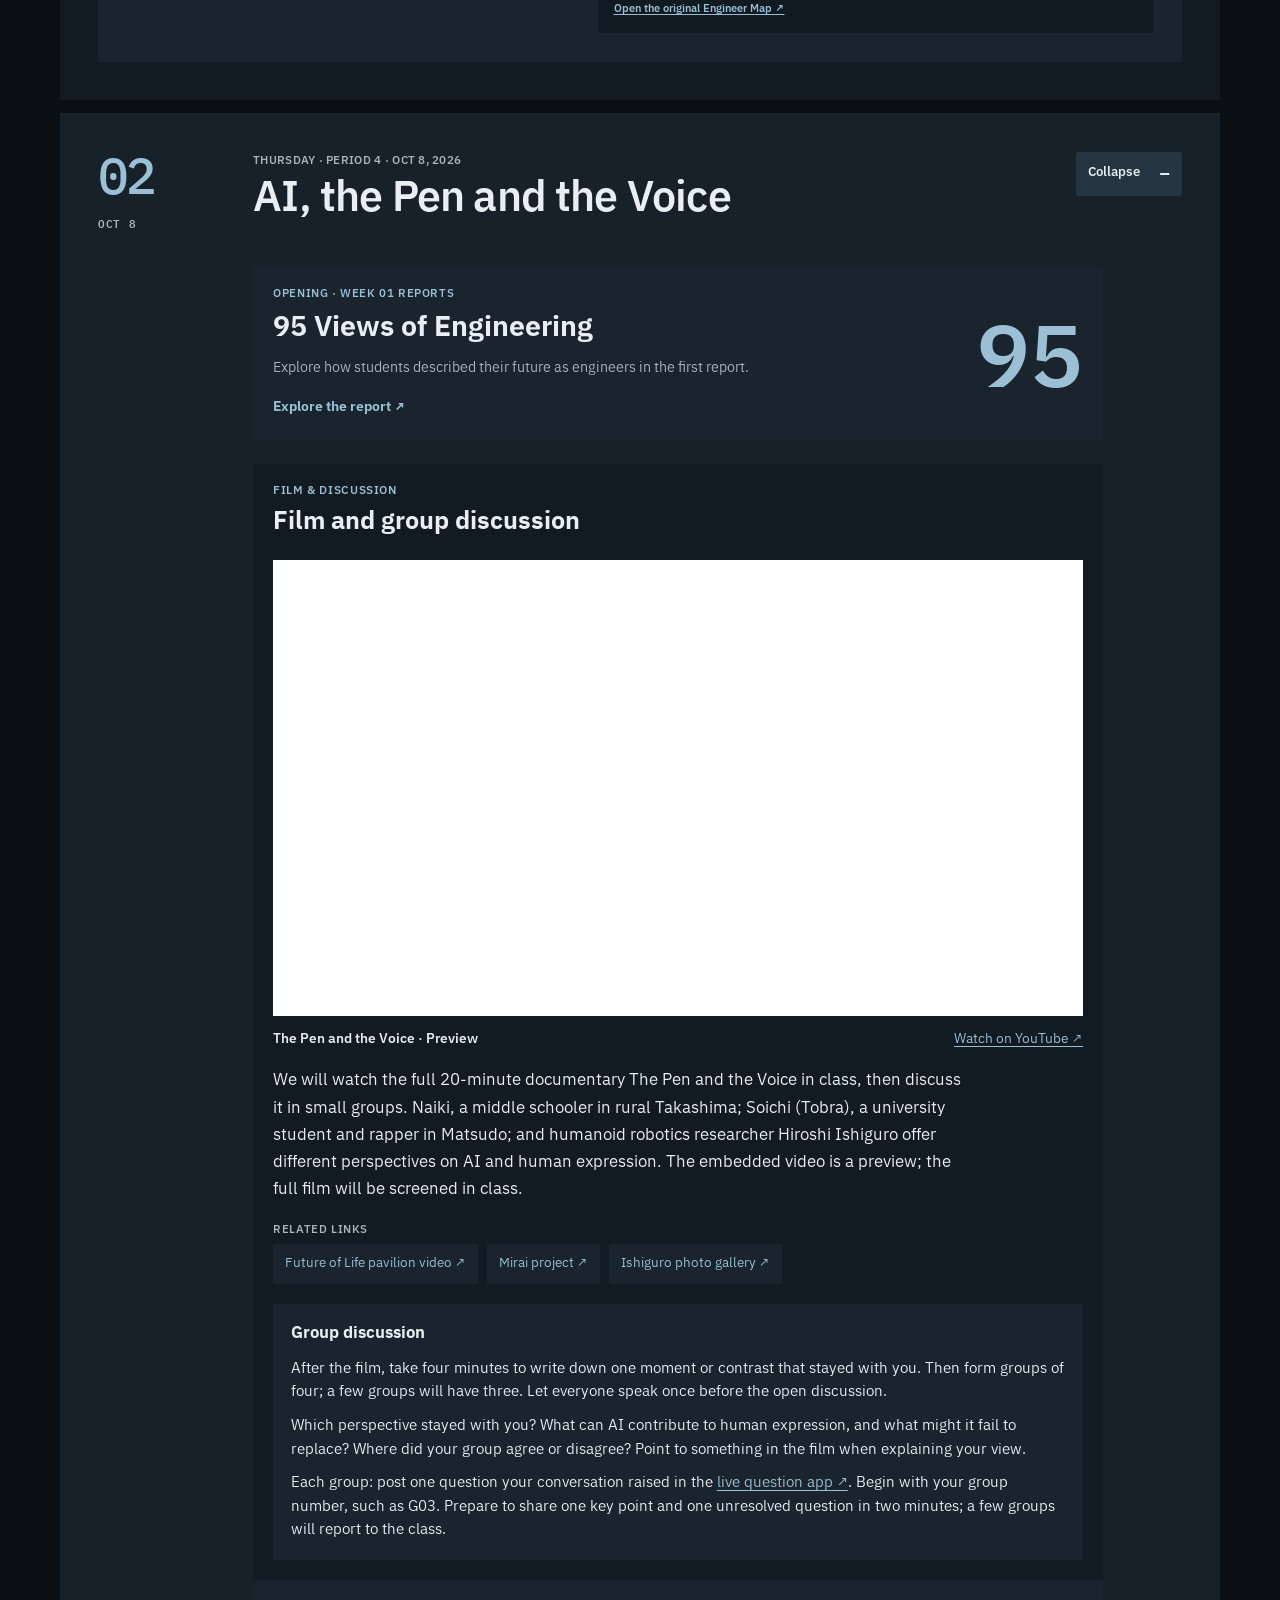
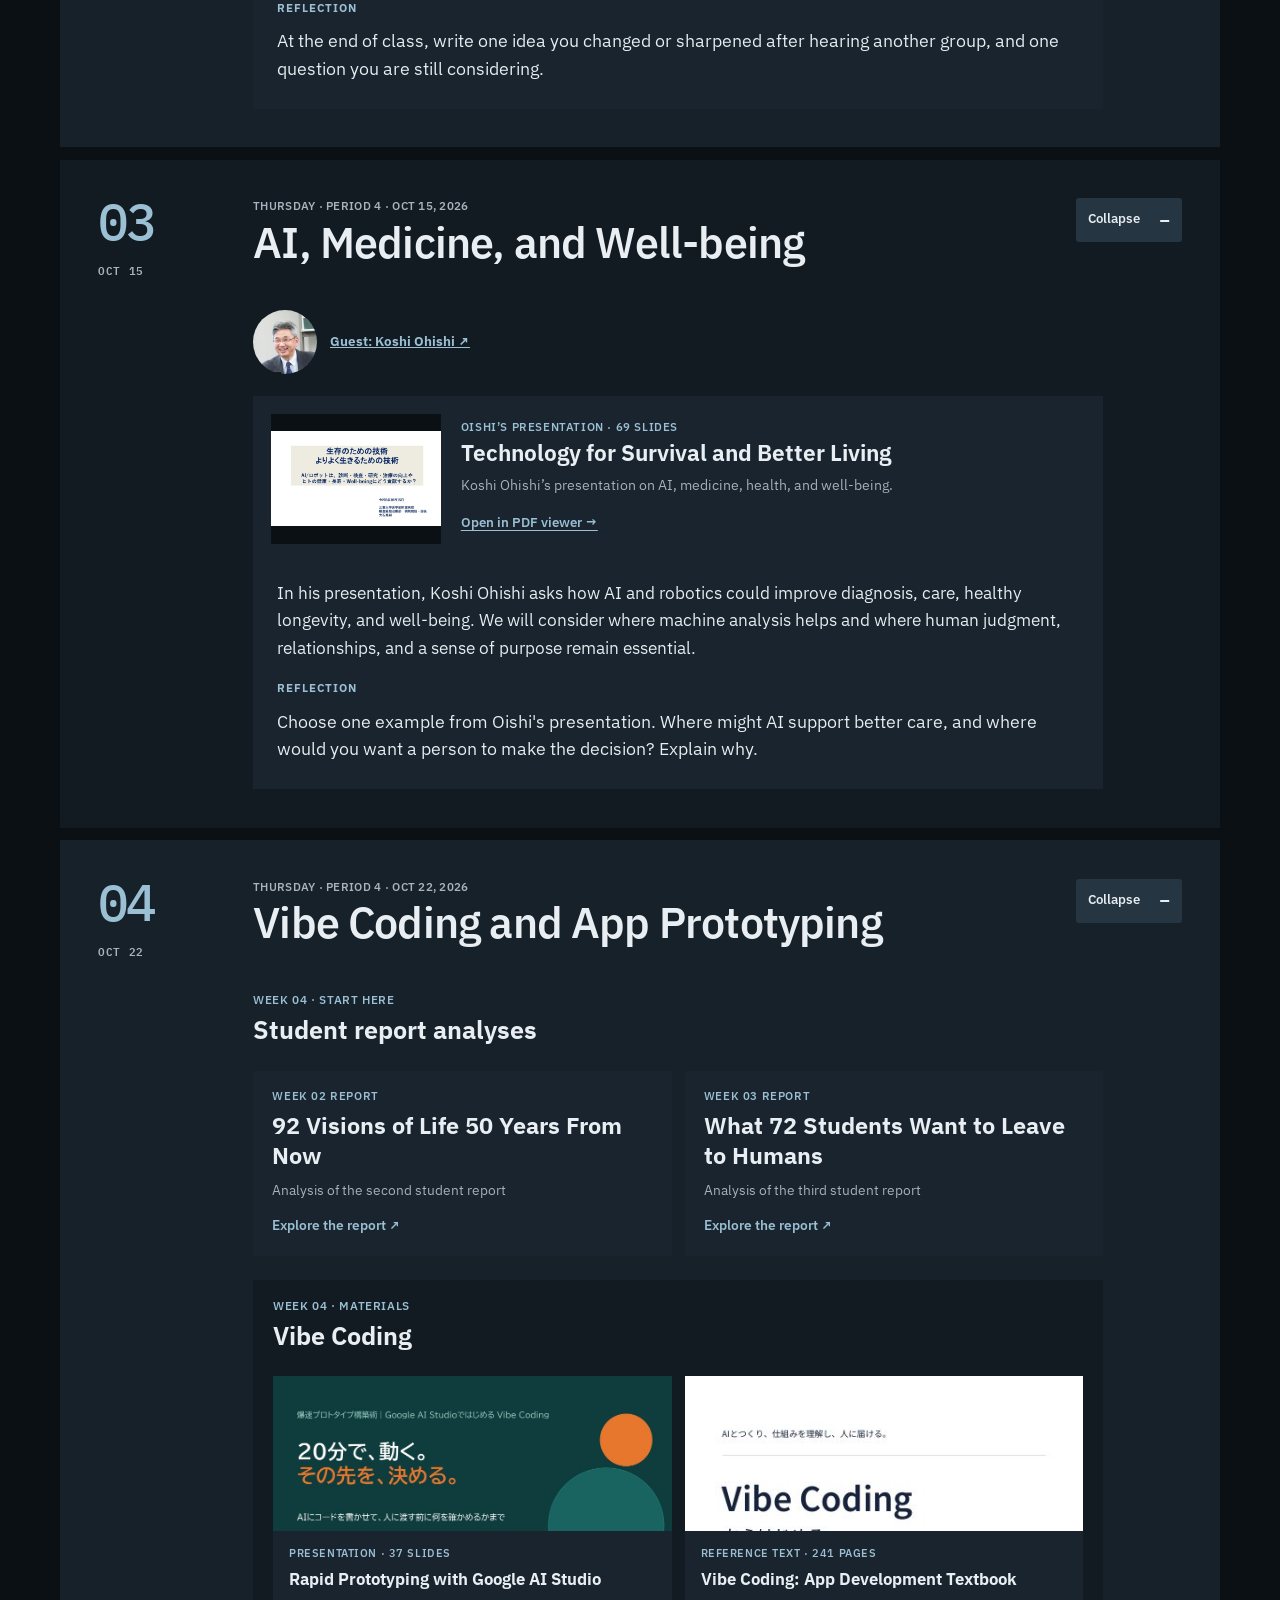
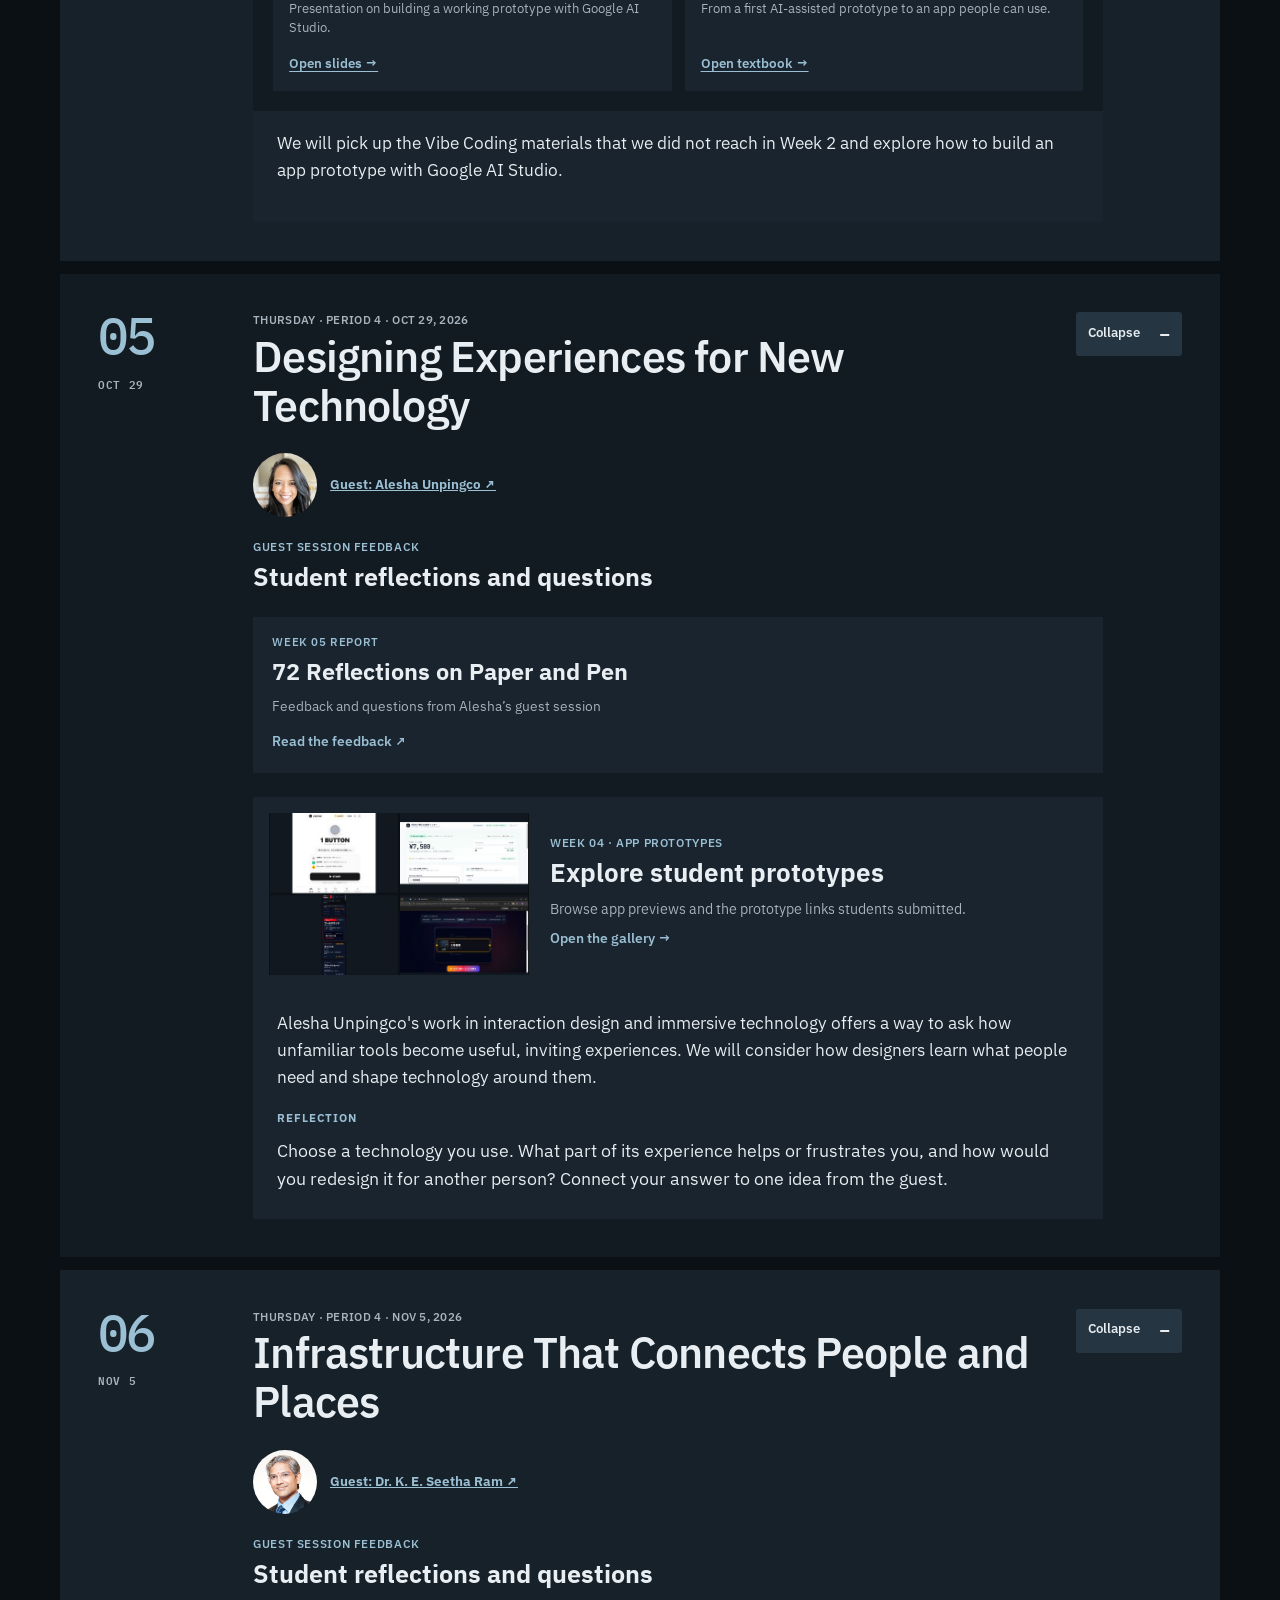
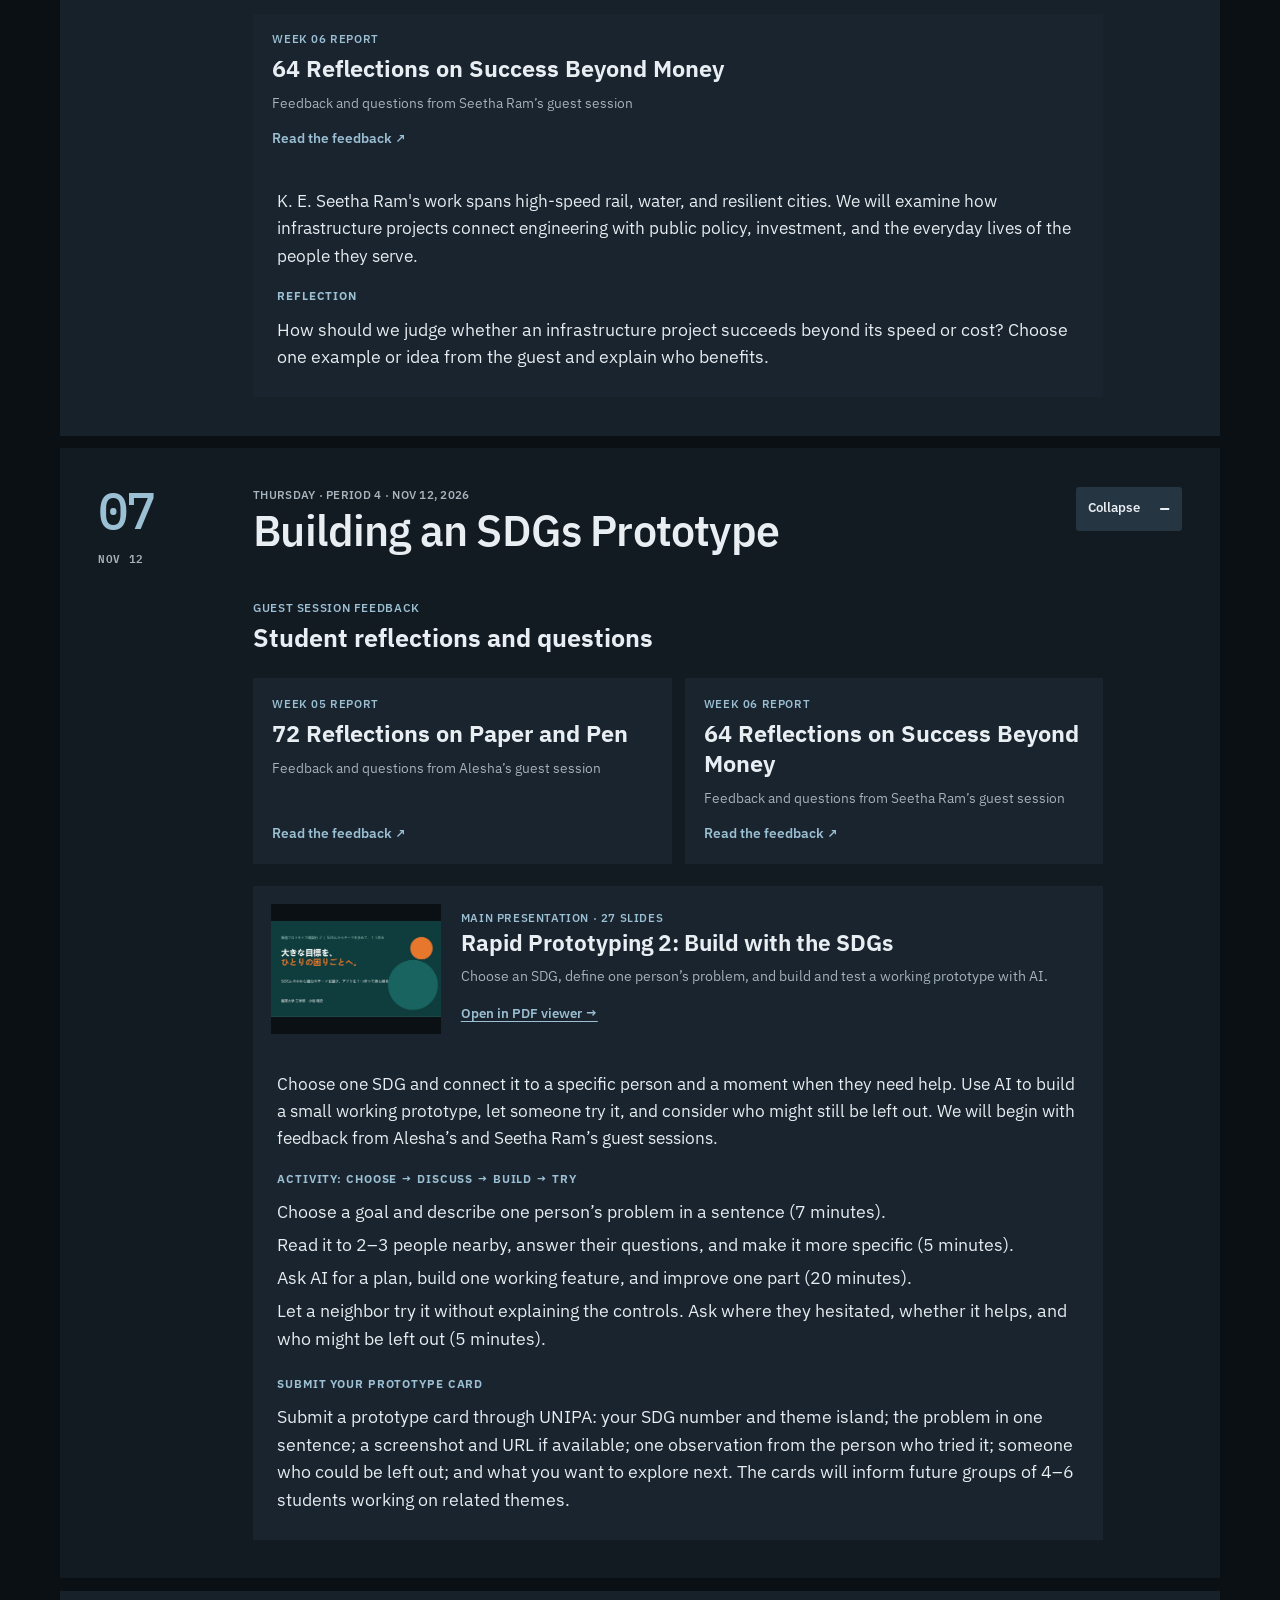
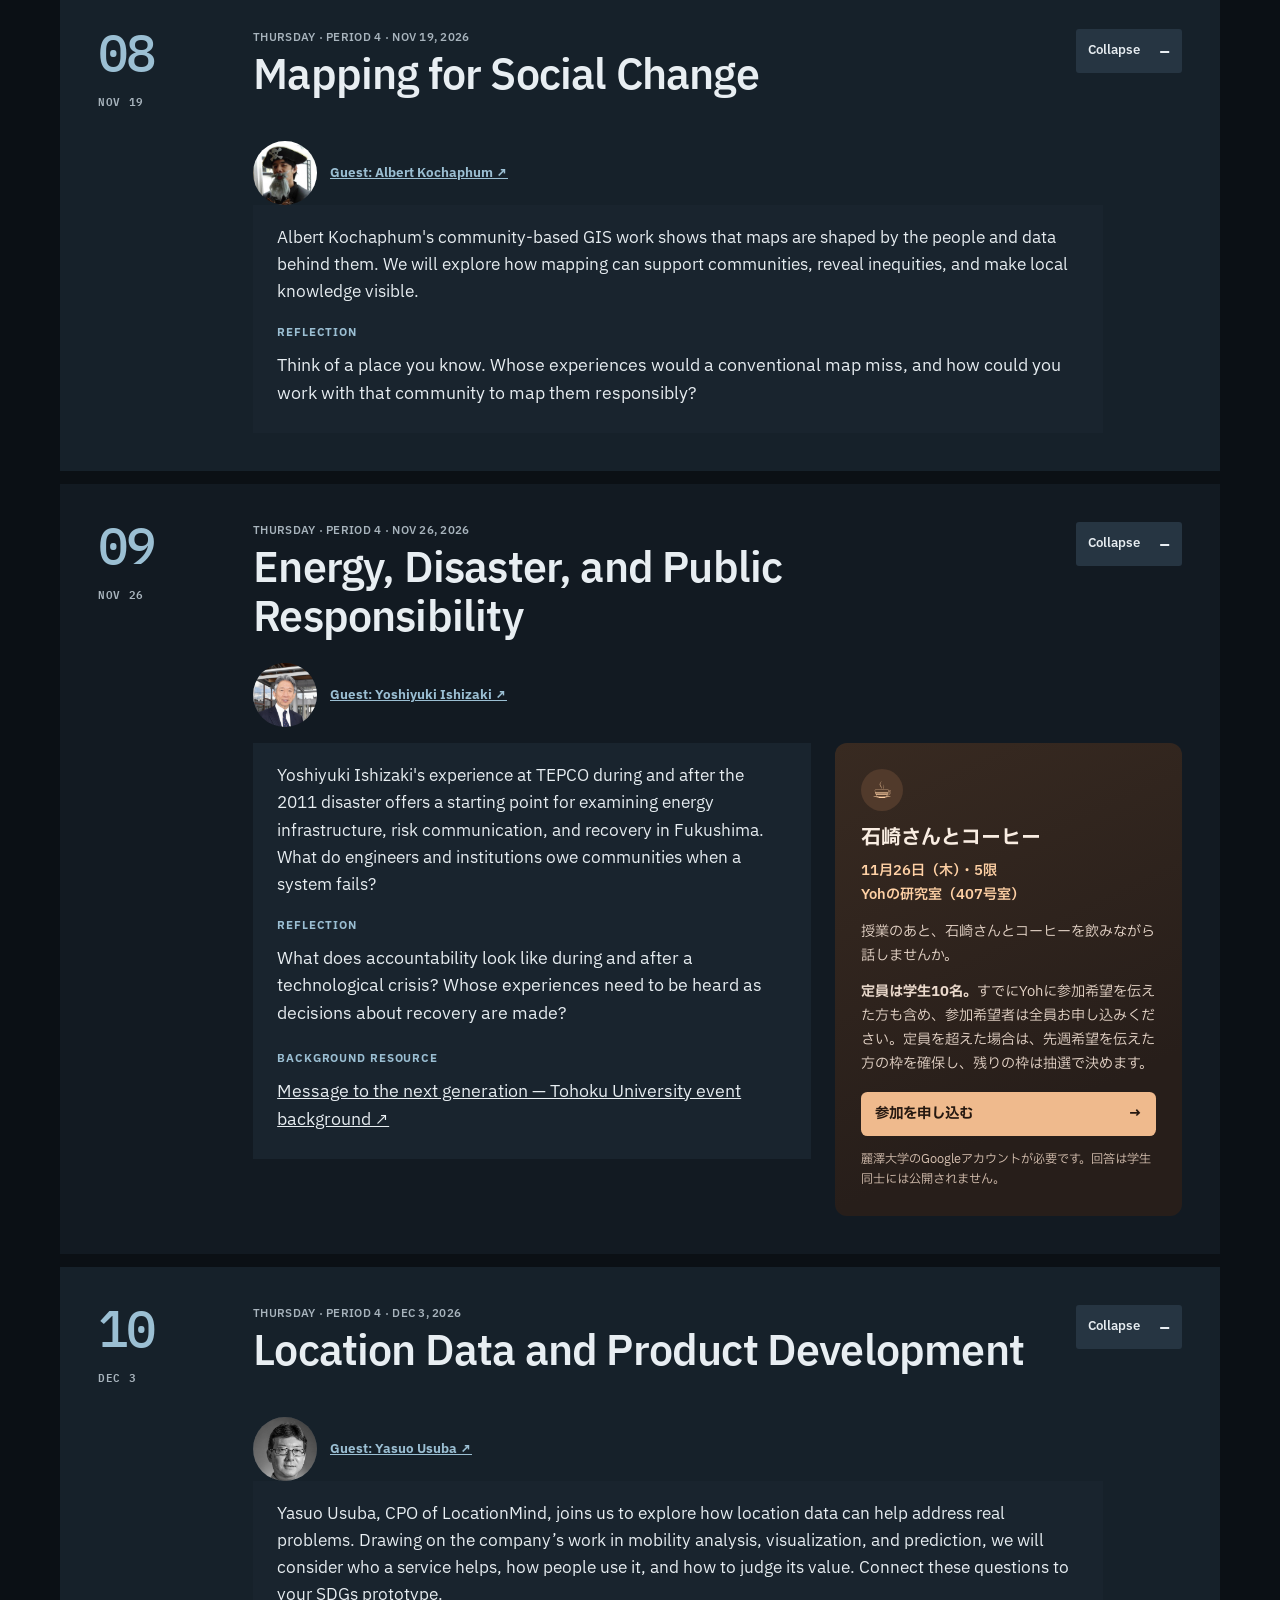
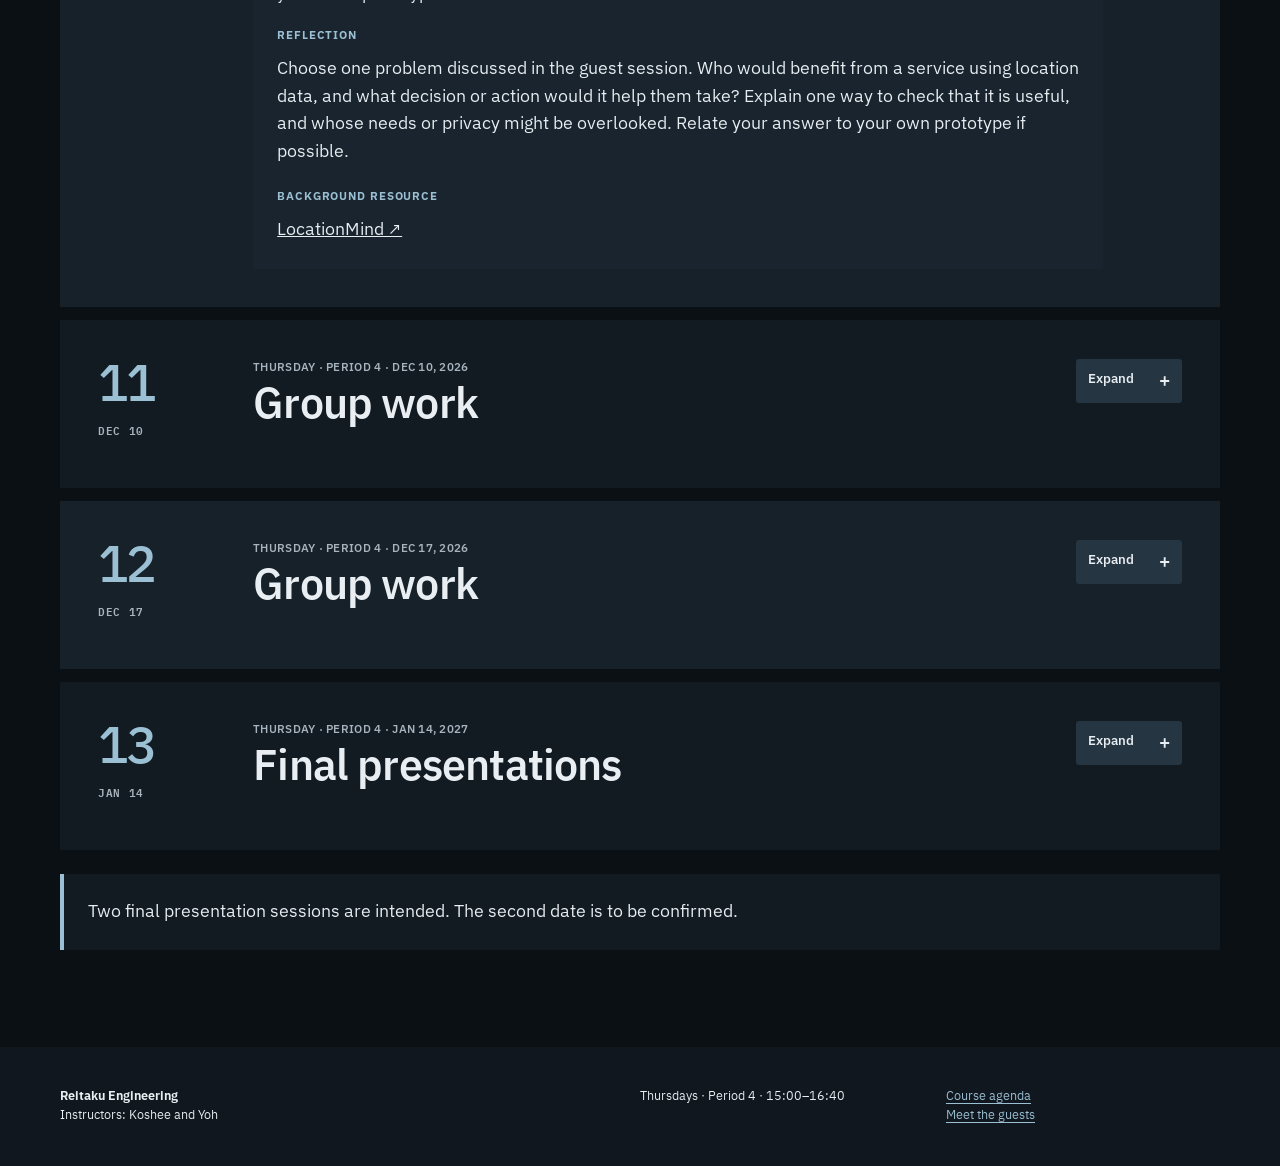
==== commit d09f09d9: "Place Ishizaki coffee signup beside the Week 9 lecture" ====
--- a/agenda.html
+++ b/agenda.html
@@ -1 +1 @@
-<!doctype html><html lang="en"><head><meta charset="utf-8"><meta name="viewport" content="width=device-width, initial-scale=1"><meta name="description" content="Fall 2026 Reitaku Engineering course with Koshee and Yoh"><title>Agenda · Reitaku Engineering</title><link rel="icon" href="favicon.svg?v=course-family-20261026" type="image/svg+xml"><link rel="preconnect" href="https://fonts.googleapis.com"><link rel="preconnect" href="https://fonts.gstatic.com" crossorigin><link href="https://fonts.googleapis.com/css2?family=IBM+Plex+Mono:wght@400;500;600&family=IBM+Plex+Sans+JP:wght@400;500;600;700&family=IBM+Plex+Sans:wght@400;500;600;700&display=swap" rel="stylesheet"><link rel="stylesheet" href="assets/styles.css?v=55b4c68"><link rel="stylesheet" href="assets/design.css?v=17"></head><body data-page="agenda"><a class="skip-link" href="#main">Skip to content</a><header class="site-header"><a class="wordmark" href="index.html"><span>2026–2</span> Reitaku Engineering</a><button class="menu-toggle" aria-expanded="false" aria-controls="site-nav" data-ja="メニュー">Menu</button><nav id="site-nav" class="site-nav" aria-label="Course navigation"><a href="agenda.html" data-ja="授業予定">Agenda</a><a href="guests.html" data-ja="ゲスト講師">Guest speakers</a><a href="reactions.html" data-ja="リアクションペーパー">Reaction papers</a><a href="project.html" data-ja="グループ課題">Group project</a><a href="resources.html" data-ja="資料">Resources</a></nav></header><main id="main"><section class="page-hero wrap"><p class="eyebrow" data-ja="麗澤エンジニアリング · 2026年度後期">Reitaku Engineering · Fall 2026</p><h1 data-ja="週ごとの<br>授業予定。">The semester,<br>week by week.</h1><p class="dek" data-ja="ゲスト講演、振り返り、グループワーク、最終発表。">Guest talks, reflection, group work, and final presentations.</p></section><div class="section-band"><div class="wrap"><h2 data-ja="授業予定">COURSE AGENDA</h2><p data-ja="13の日程・もう一回の発表日は未定">13 scheduled dates · one presentation date pending</p></div></div><section class="wrap agenda-week-list" id="agenda-list" aria-live="polite"><p>Loading agenda…</p></section></main><footer class="site-footer"><div class="wrap footer-grid"><p><strong>Reitaku Engineering</strong><br><span data-ja="担当：Koshee・Yoh">Instructors: Koshee and Yoh</span></p><p data-ja="木曜日 · 4限 · 15:00–16:40">Thursdays · Period 4 · 15:00–16:40</p><p><a href="agenda.html" data-ja="授業予定を見る">Course agenda</a><br><a href="guests.html" data-ja="ゲスト講師を見る">Meet the guests</a></p></div></footer><script src="assets/site.js?v=coffee-20261125-3"></script></body></html>+<!doctype html><html lang="en"><head><meta charset="utf-8"><meta name="viewport" content="width=device-width, initial-scale=1"><meta name="description" content="Fall 2026 Reitaku Engineering course with Koshee and Yoh"><title>Agenda · Reitaku Engineering</title><link rel="icon" href="favicon.svg?v=course-family-20261026" type="image/svg+xml"><link rel="preconnect" href="https://fonts.googleapis.com"><link rel="preconnect" href="https://fonts.gstatic.com" crossorigin><link href="https://fonts.googleapis.com/css2?family=IBM+Plex+Mono:wght@400;500;600&family=IBM+Plex+Sans+JP:wght@400;500;600;700&family=IBM+Plex+Sans:wght@400;500;600;700&display=swap" rel="stylesheet"><link rel="stylesheet" href="assets/styles.css?v=55b4c68"><link rel="stylesheet" href="assets/design.css?v=coffee-panel-20261125"></head><body data-page="agenda"><a class="skip-link" href="#main">Skip to content</a><header class="site-header"><a class="wordmark" href="index.html"><span>2026–2</span> Reitaku Engineering</a><button class="menu-toggle" aria-expanded="false" aria-controls="site-nav" data-ja="メニュー">Menu</button><nav id="site-nav" class="site-nav" aria-label="Course navigation"><a href="agenda.html" data-ja="授業予定">Agenda</a><a href="guests.html" data-ja="ゲスト講師">Guest speakers</a><a href="reactions.html" data-ja="リアクションペーパー">Reaction papers</a><a href="project.html" data-ja="グループ課題">Group project</a><a href="resources.html" data-ja="資料">Resources</a></nav></header><main id="main"><section class="page-hero wrap"><p class="eyebrow" data-ja="麗澤エンジニアリング · 2026年度後期">Reitaku Engineering · Fall 2026</p><h1 data-ja="週ごとの<br>授業予定。">The semester,<br>week by week.</h1><p class="dek" data-ja="ゲスト講演、振り返り、グループワーク、最終発表。">Guest talks, reflection, group work, and final presentations.</p></section><div class="section-band"><div class="wrap"><h2 data-ja="授業予定">COURSE AGENDA</h2><p data-ja="13の日程・もう一回の発表日は未定">13 scheduled dates · one presentation date pending</p></div></div><section class="wrap agenda-week-list" id="agenda-list" aria-live="polite"><p>Loading agenda…</p></section></main><footer class="site-footer"><div class="wrap footer-grid"><p><strong>Reitaku Engineering</strong><br><span data-ja="担当：Koshee・Yoh">Instructors: Koshee and Yoh</span></p><p data-ja="木曜日 · 4限 · 15:00–16:40">Thursdays · Period 4 · 15:00–16:40</p><p><a href="agenda.html" data-ja="授業予定を見る">Course agenda</a><br><a href="guests.html" data-ja="ゲスト講師を見る">Meet the guests</a></p></div></footer><script src="assets/site.js?v=coffee-panel-20261125"></script></body></html>
--- a/assets/design.css
+++ b/assets/design.css
@@ -159,6 +159,57 @@
 .agenda-document-card p:not(.section-label) { margin: .45rem 0 .75rem; color: var(--muted); font-size: .84rem; line-height: 1.5; }
 .agenda-document-open { color: var(--blue); font-size: .8rem; font-weight: 600; text-underline-offset: .2em; }
 .agenda-content { max-width: 850px; margin-left: calc(110px + clamp(1.25rem, 3.5vw, 3rem)); padding: 1.25rem 1.5rem; background: var(--layer-2); border: 0; }
+.agenda-lecture-layout {
+  display: grid;
+  grid-template-columns: minmax(0, 1fr) minmax(245px, 0.62fr);
+  align-items: start;
+  gap: clamp(1rem, 2vw, 1.5rem);
+  margin: 1rem 0 0 calc(110px + clamp(1.25rem, 3.5vw, 3rem));
+}
+.agenda-lecture-layout > .agenda-content { grid-area: 1 / 1; margin: 0; }
+.agenda-coffee {
+  grid-area: 1 / 2;
+  padding: clamp(1.15rem, 2.3vw, 1.6rem);
+  border-radius: 0.75rem;
+  background: linear-gradient(155deg, #382a21, #271e1a 74%);
+  color: #f9ede2;
+}
+.agenda-coffee-icon {
+  display: grid;
+  place-items: center;
+  width: 2.65rem;
+  height: 2.65rem;
+  margin-bottom: 0.85rem;
+  border-radius: 50%;
+  background: #513a2b;
+  color: #ffd1a5;
+  font: 1.45rem/1 system-ui, sans-serif;
+}
+.agenda-coffee h3 { margin: 0; color: inherit; font-size: 1.25rem; line-height: 1.35; }
+.agenda-coffee p { margin: 0.8rem 0 0; color: #ead9cc; font-size: 0.88rem; line-height: 1.7; }
+.agenda-coffee .agenda-coffee-time { margin-top: 0.45rem; color: #ffd1a5; font-weight: 600; }
+.agenda-coffee-action {
+  display: flex;
+  align-items: center;
+  justify-content: space-between;
+  gap: 0.75rem;
+  min-height: 44px;
+  margin-top: 1rem;
+  padding: 0.6rem 0.85rem;
+  border-radius: 0.4rem;
+  background: #efba8d;
+  color: #251810;
+  font-size: 0.9rem;
+  font-weight: 700;
+  text-decoration: none;
+}
+.agenda-coffee-action:hover, .agenda-coffee-action:focus-visible { background: #ffdab6; color: #251810; }
+.agenda-coffee-action:focus-visible { outline: 2px solid #ffd1a5; outline-offset: 3px; }
+.agenda-coffee .agenda-coffee-note { color: #d9c3b3; font-size: 0.76rem; }
+@media (max-width: 900px) {
+  .agenda-lecture-layout { grid-template-columns: minmax(0, 1fr); }
+  .agenda-lecture-layout > .agenda-content, .agenda-coffee { grid-area: auto; }
+}
 .agenda-overview { margin-bottom: 1.1rem; font-size: 1.03rem; line-height: 1.65; }
 .detail-block h3 { color: var(--blue); }
 .schedule-note { margin-top: 1.5rem; background: var(--layer-1); border-left-color: var(--blue); }
@@ -245,6 +296,7 @@
 }
 @media (max-width: 720px) {
   .wrap { width: min(calc(100% - 30px), 1160px); }
+  .agenda-lecture-layout { margin-left: 0; }
   .editorial-grid { grid-template-columns: 1fr; }
   .agenda-speaker, .agenda-content, .week-two-feature, .week-two-report, .week-two-part, .week-four-reports, .week-five-gallery, .vibe-materials, .agenda-document-card { margin-left: 0; }
   .agenda-week-heading { grid-template-columns: 70px minmax(0, 1fr) auto; }
